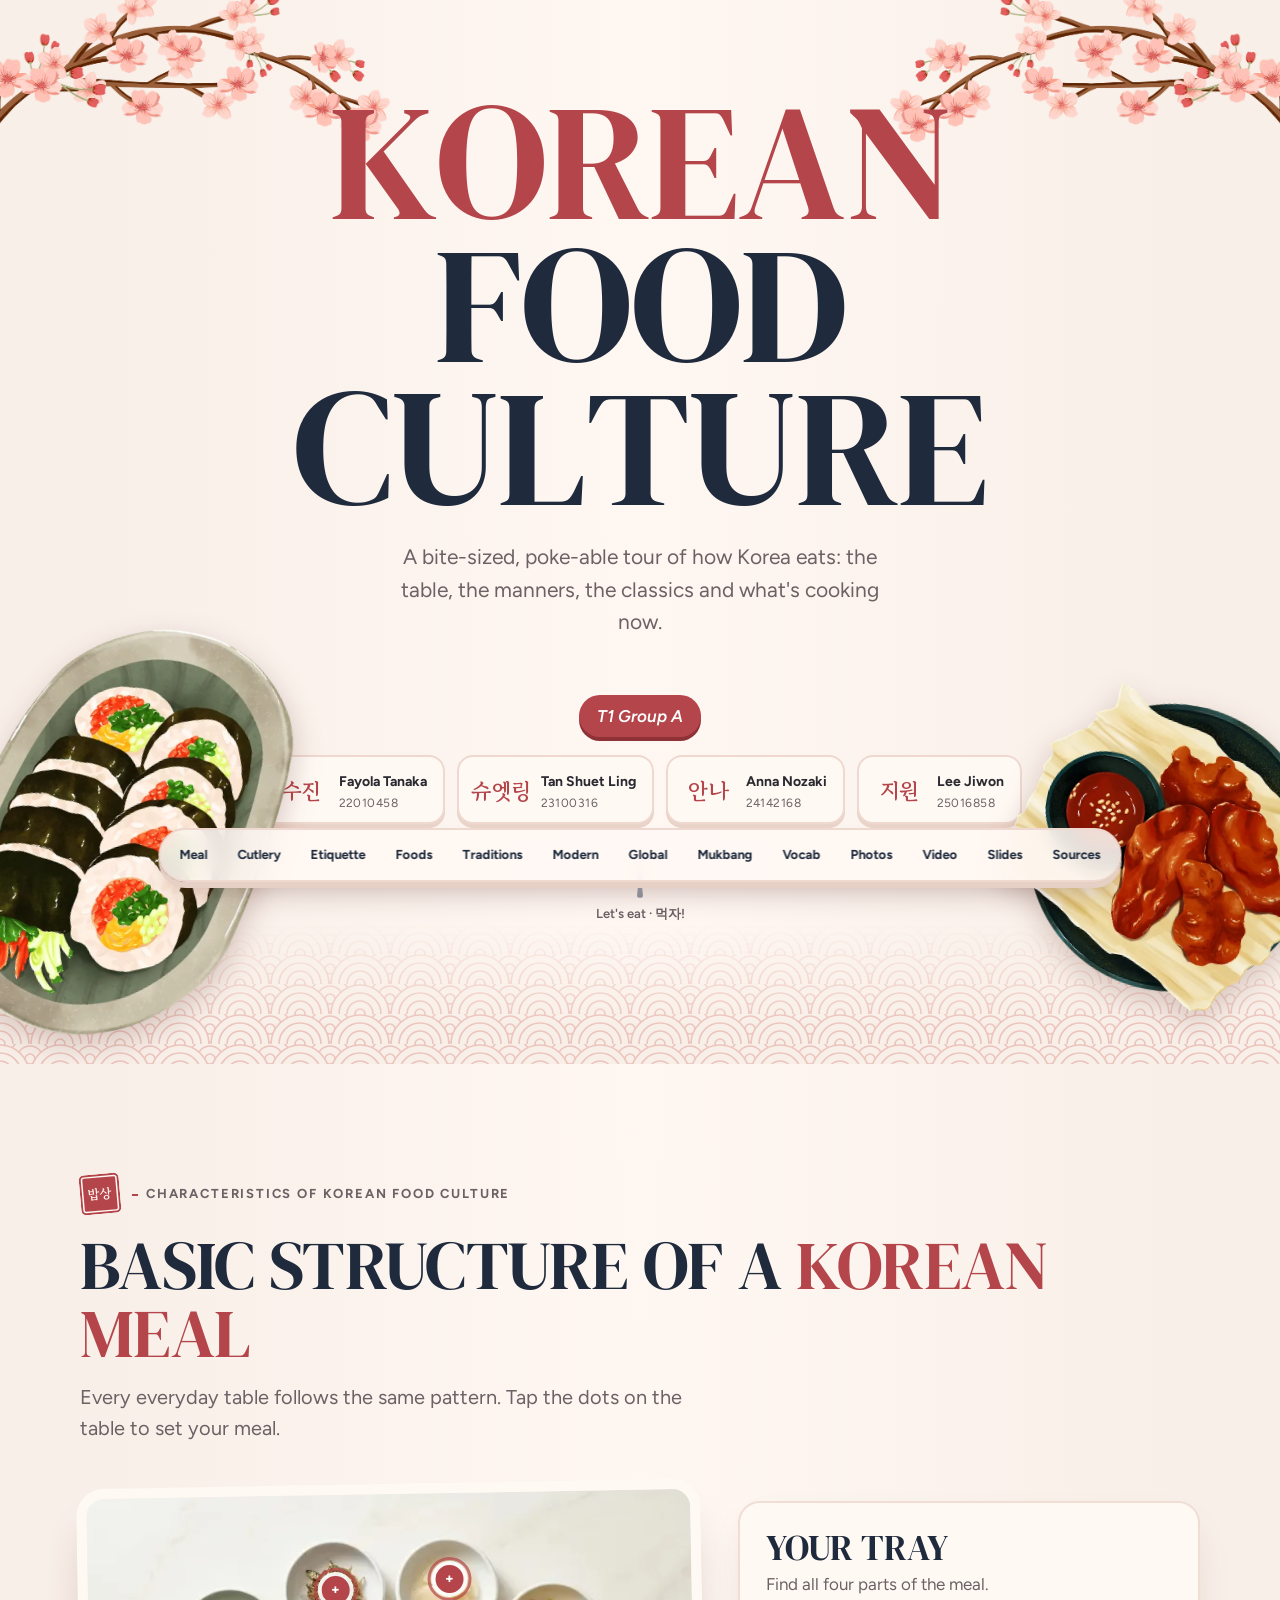
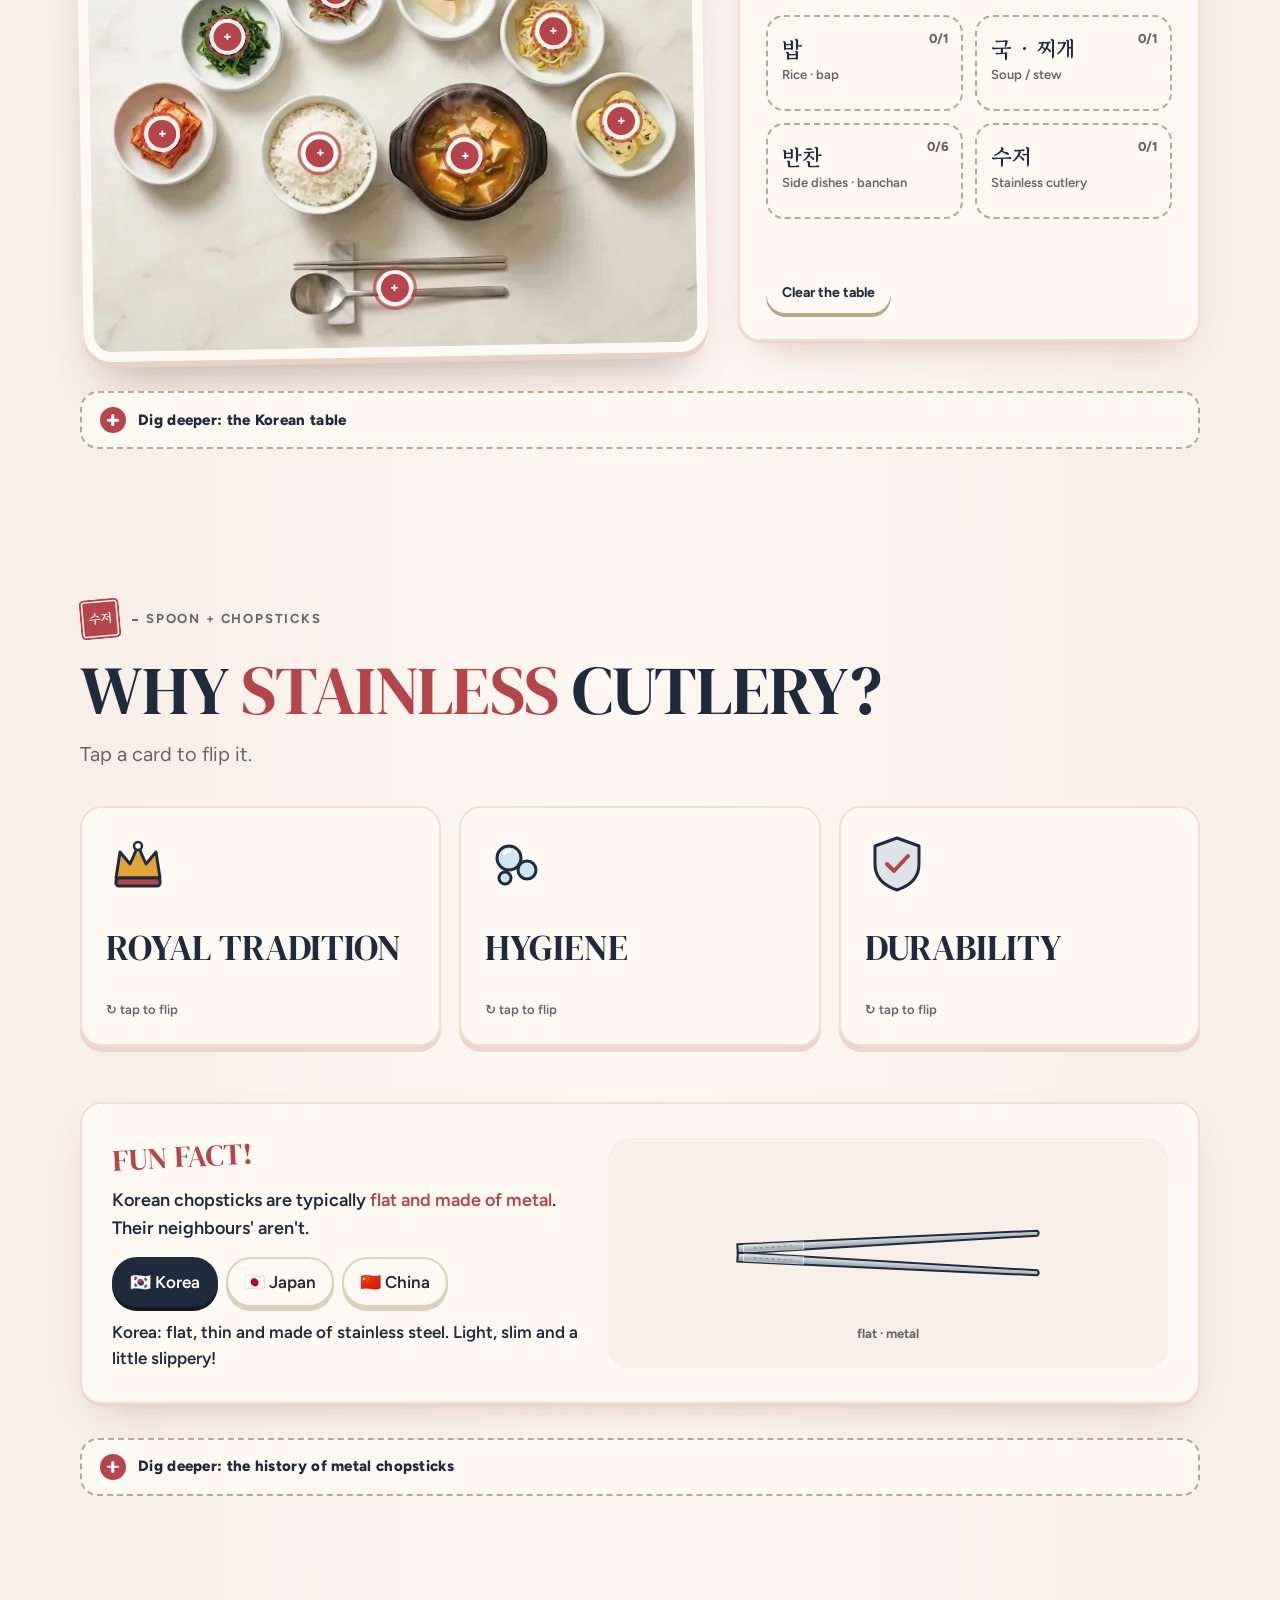
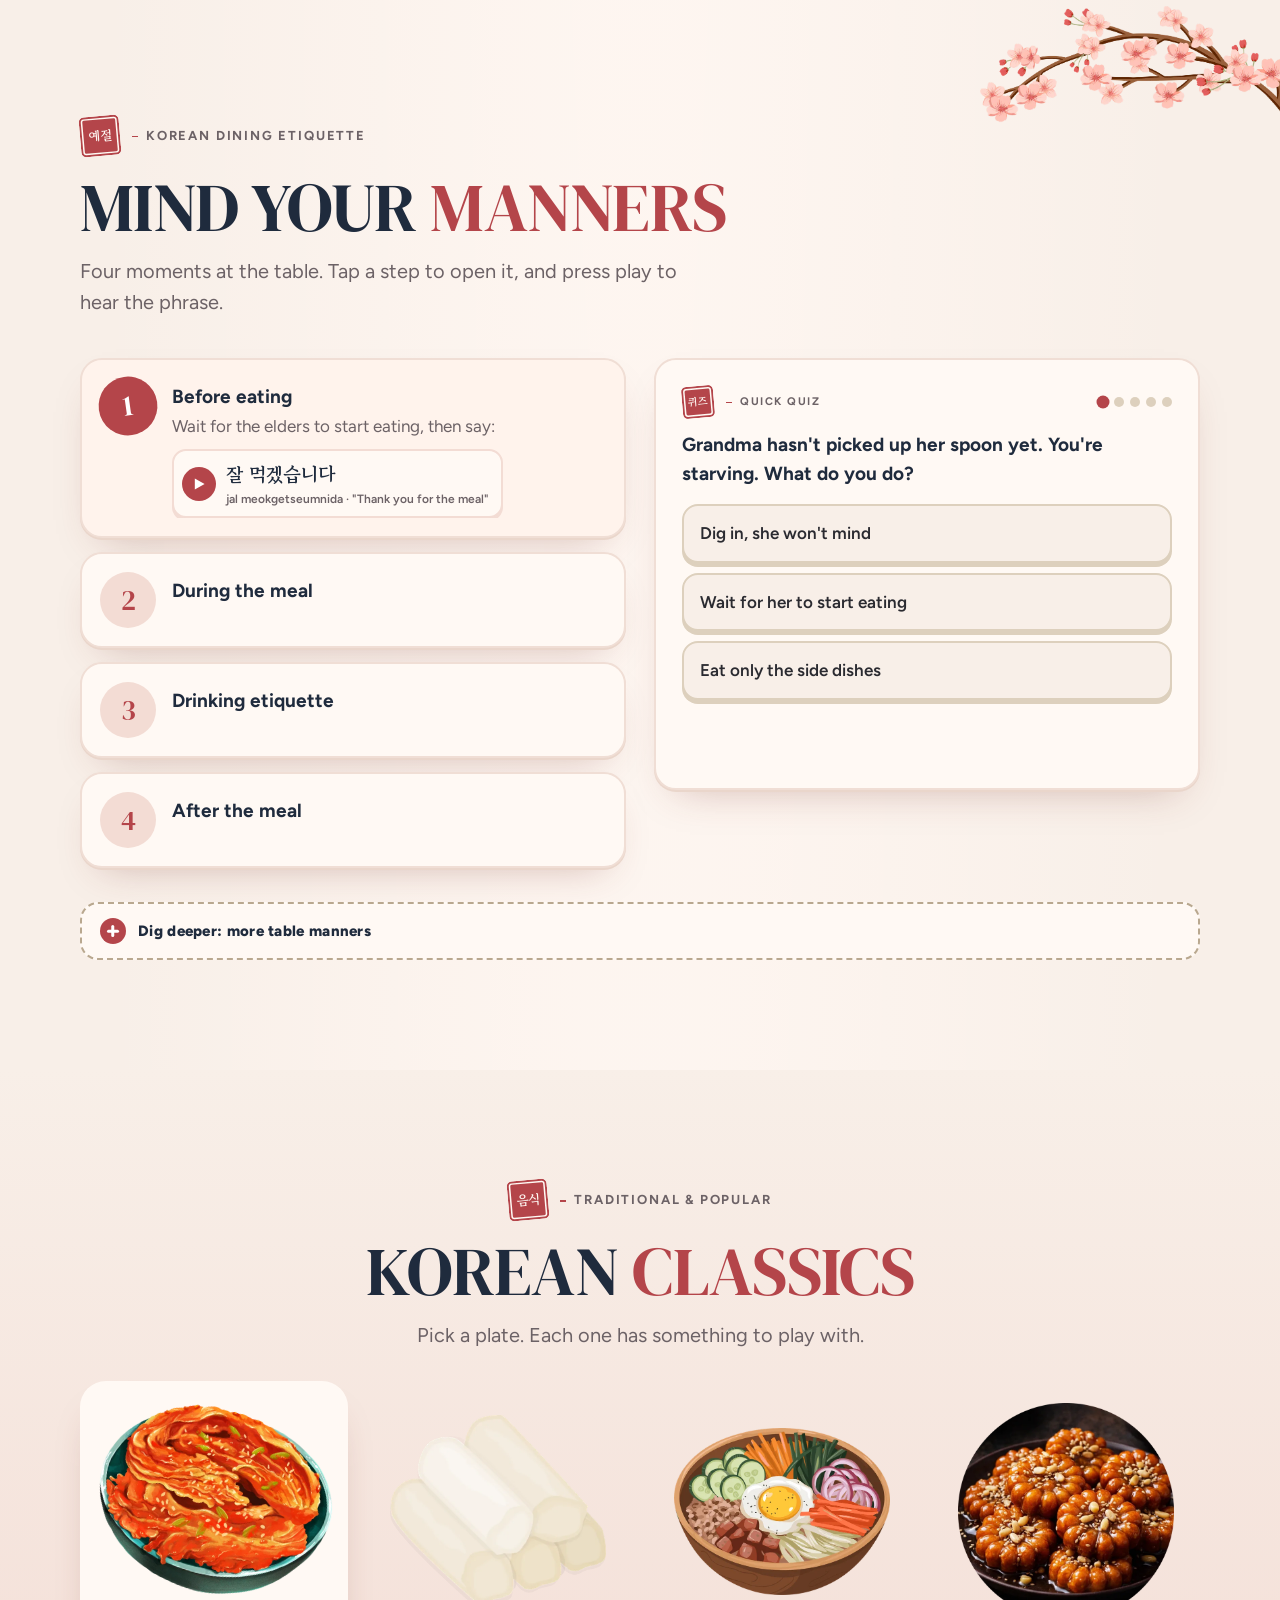
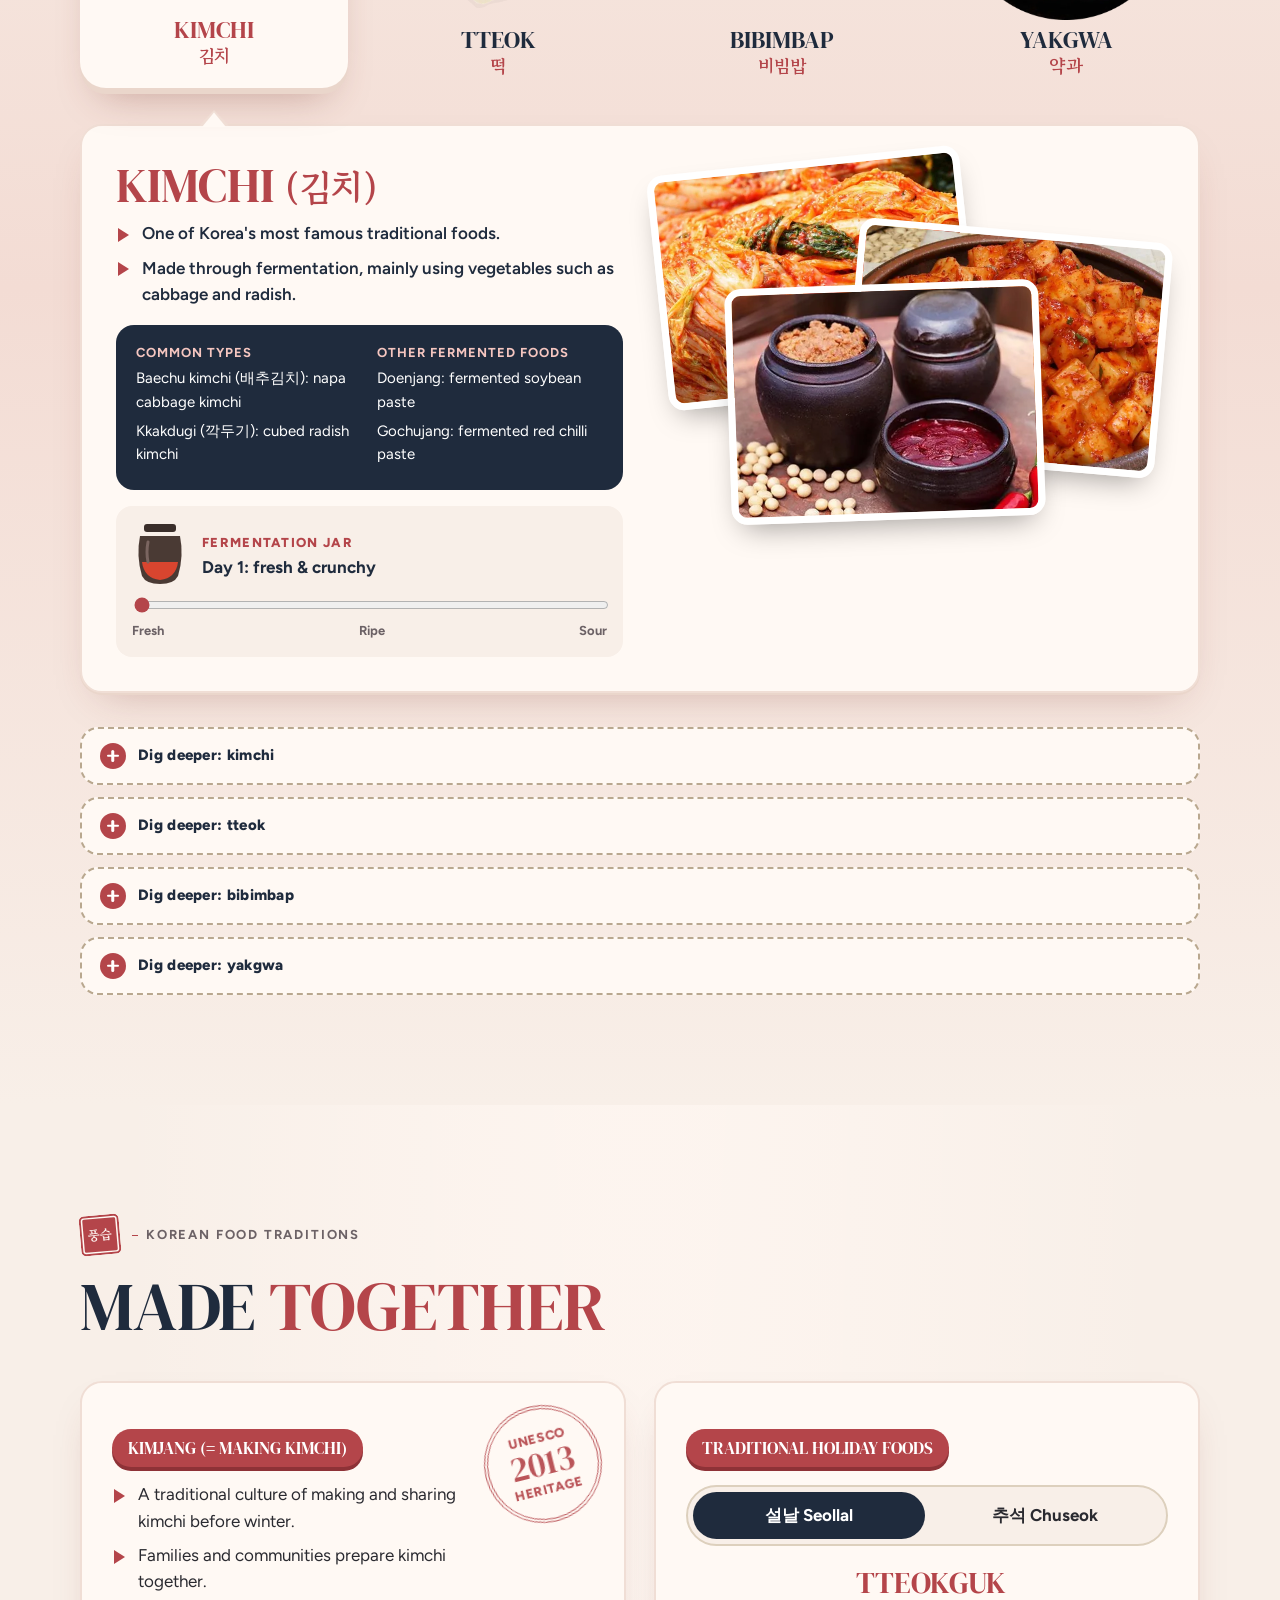
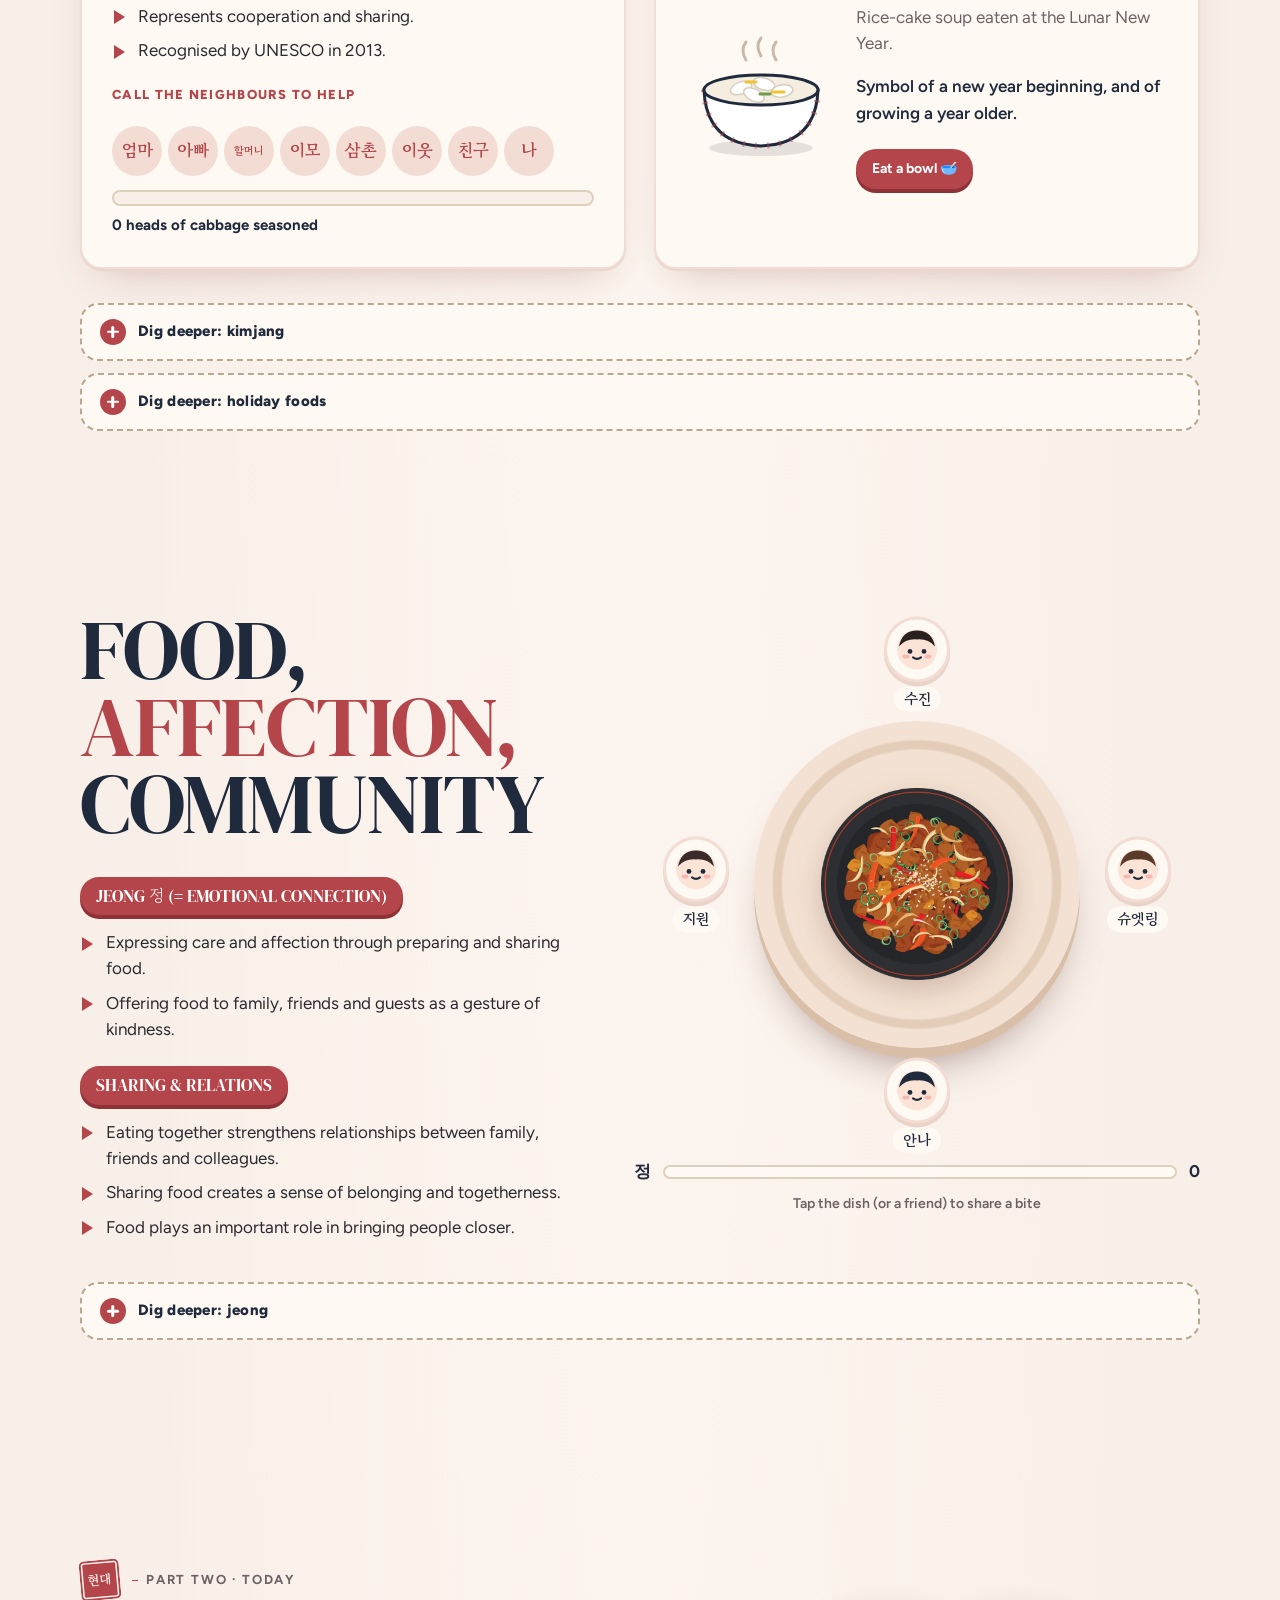
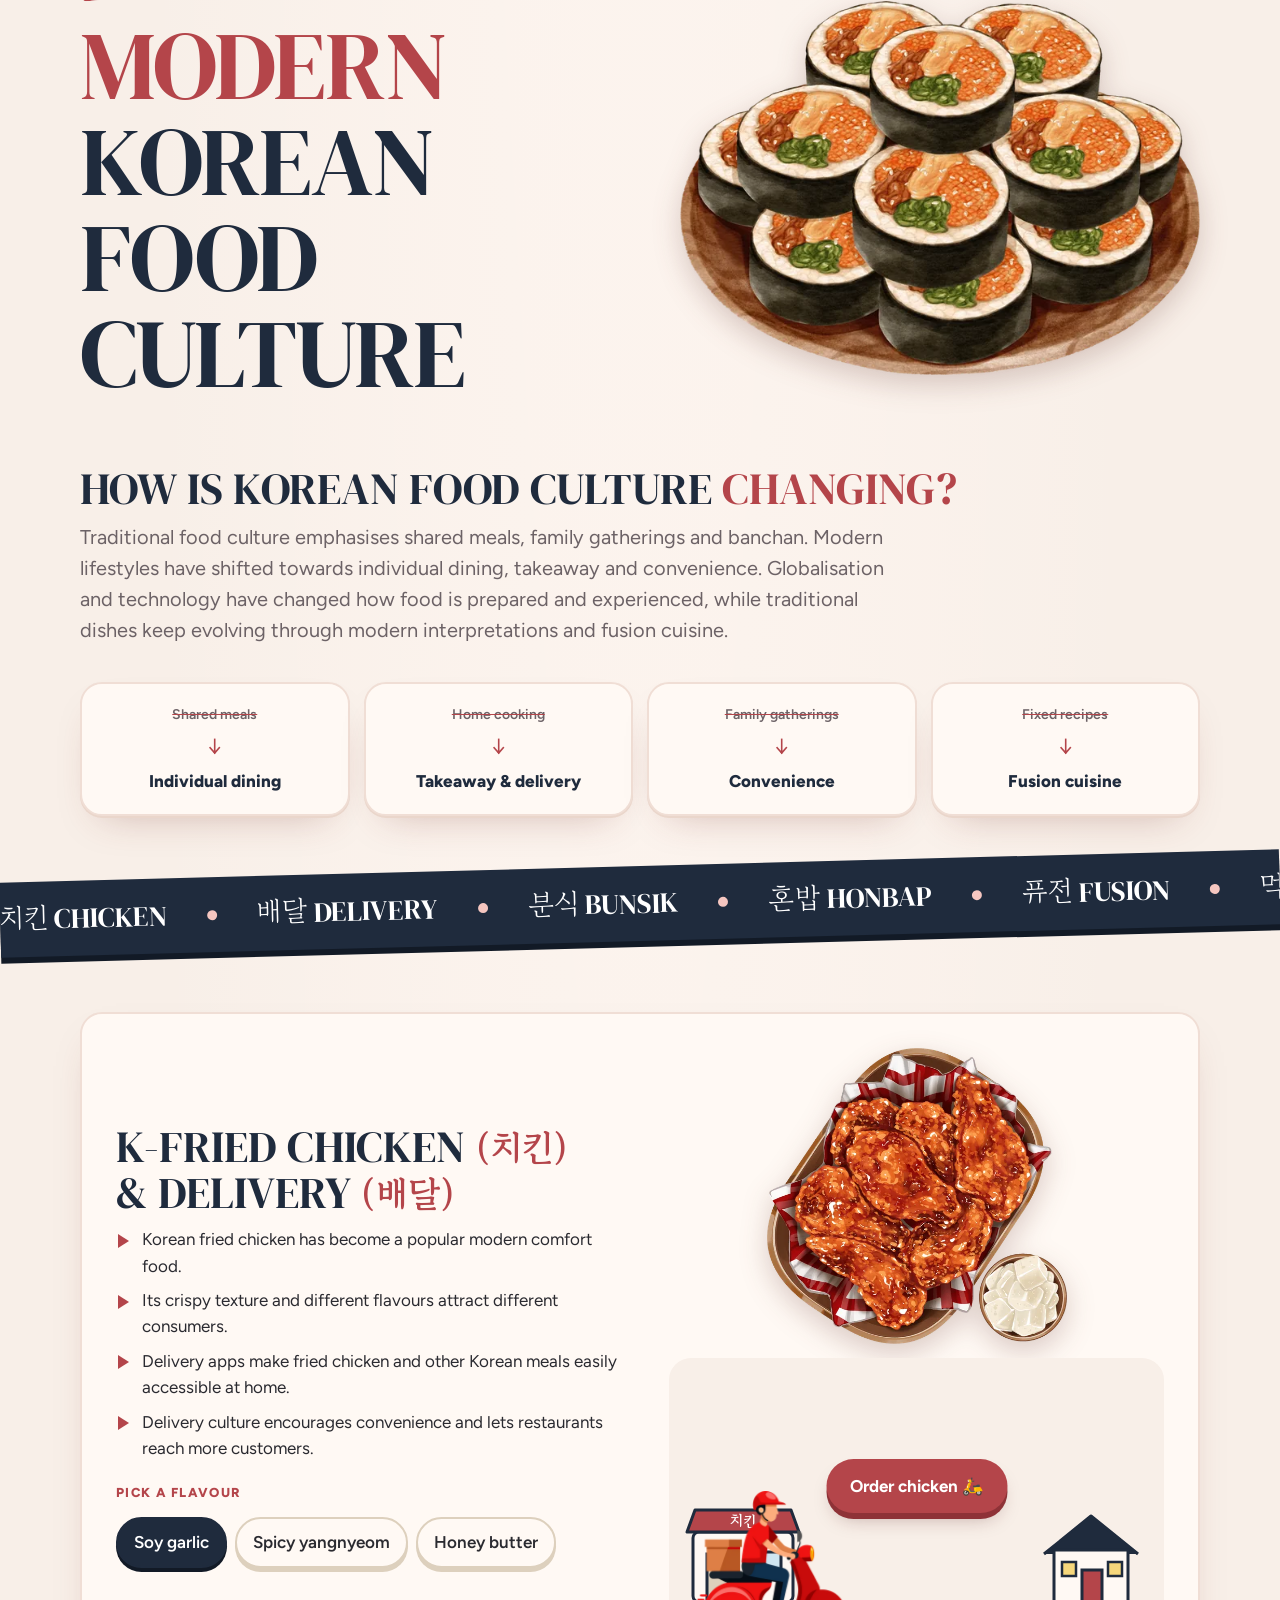
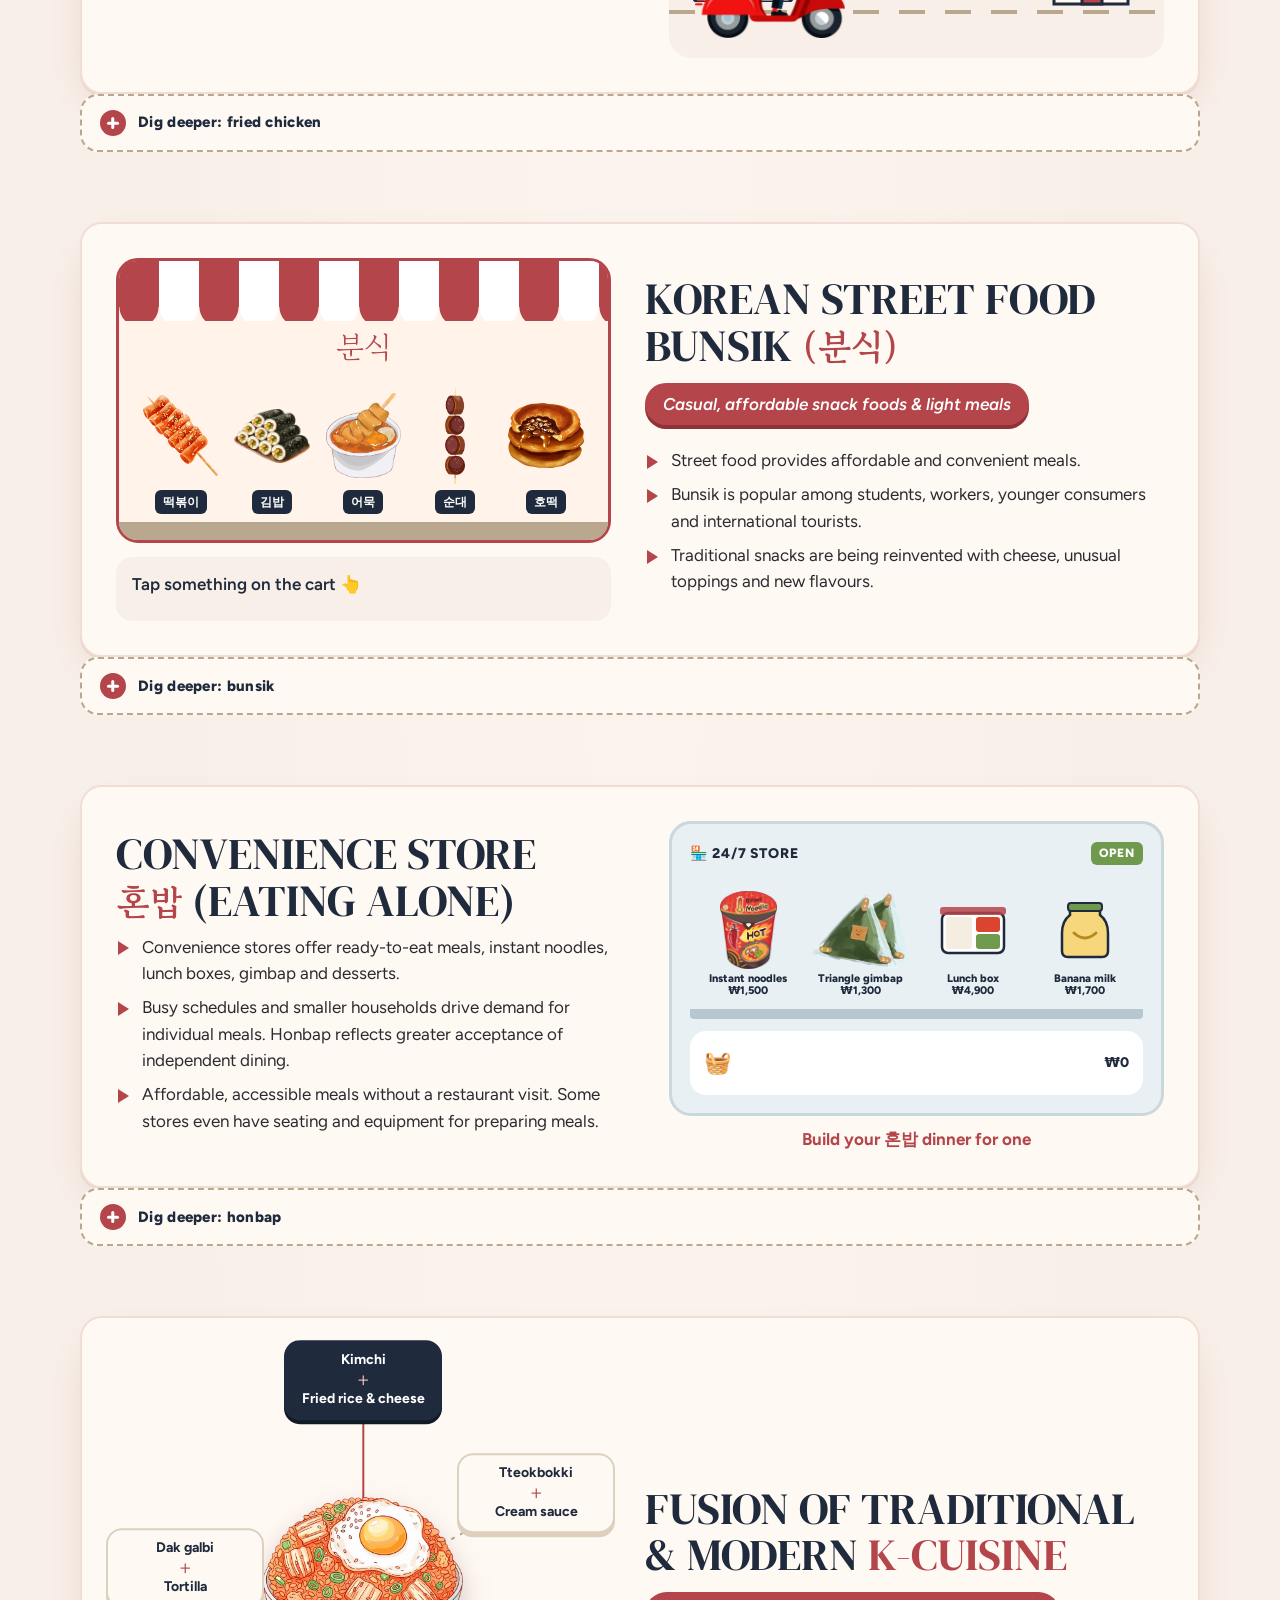
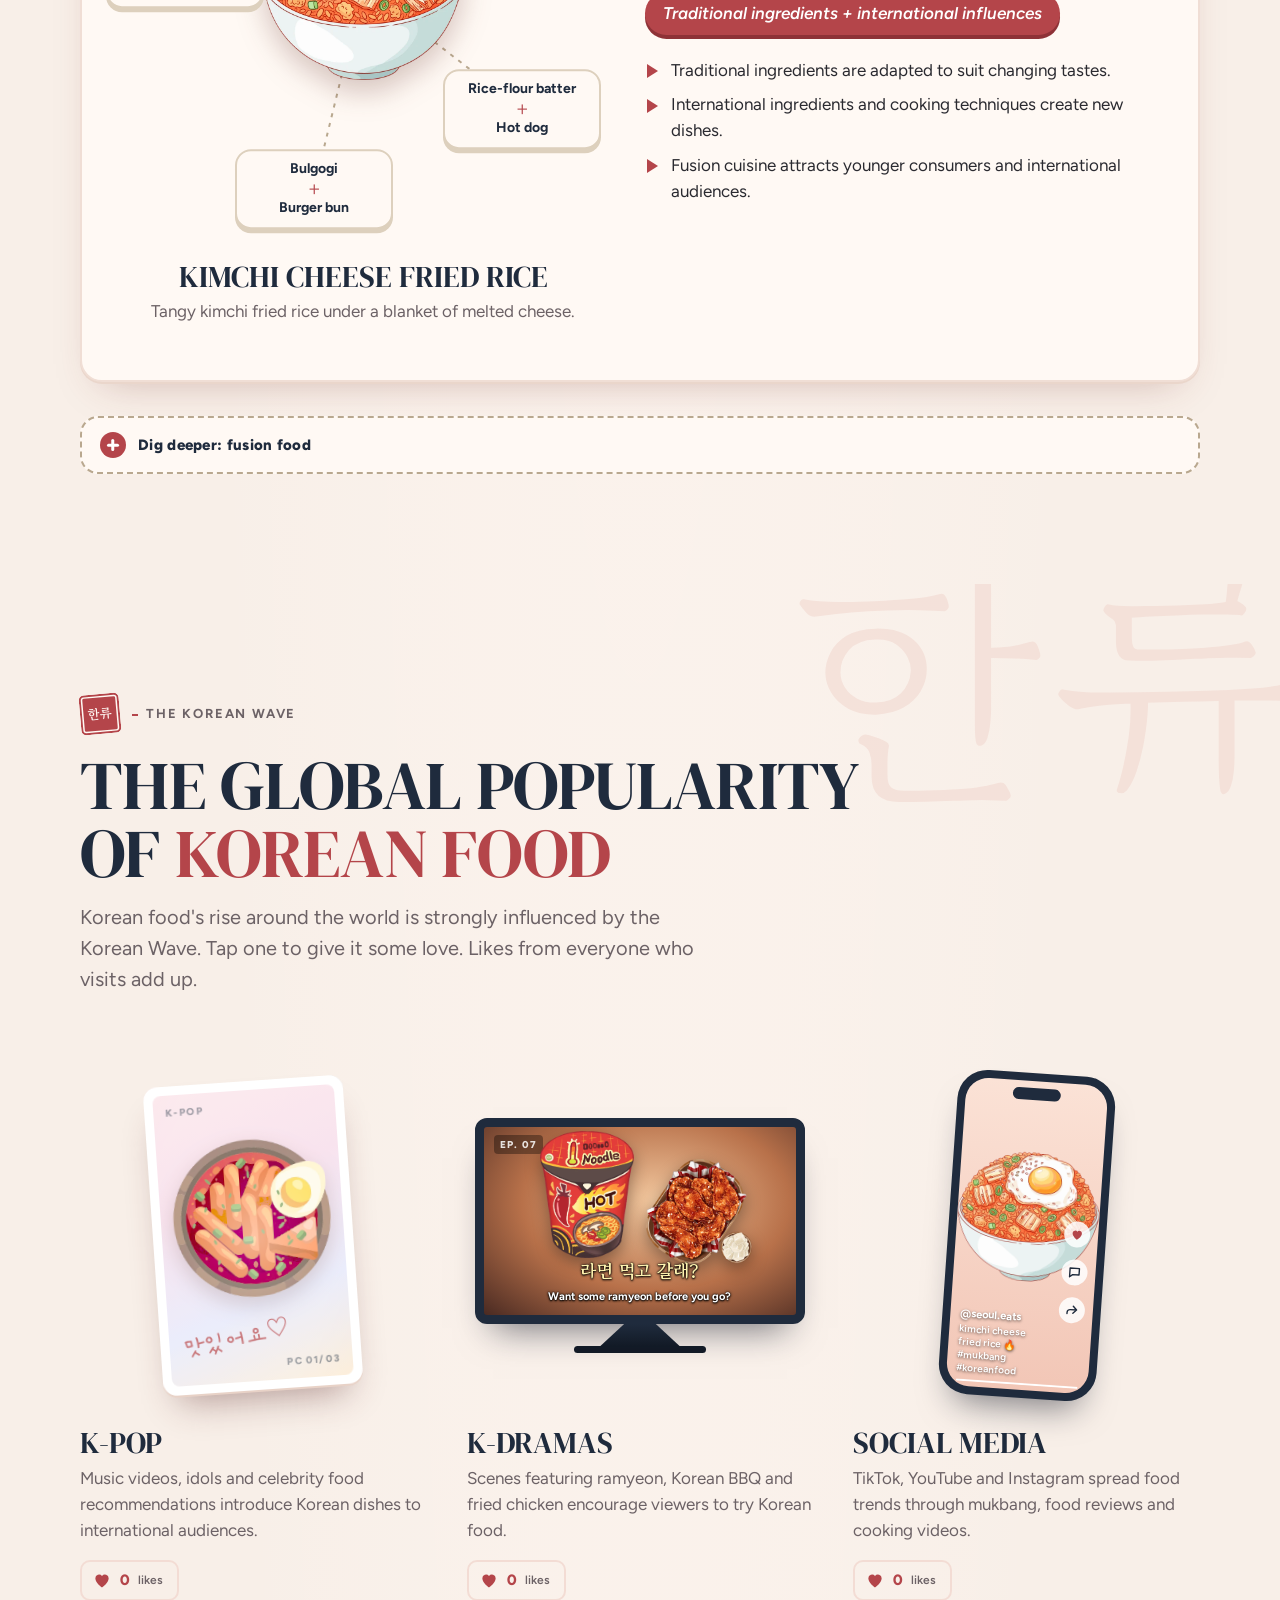
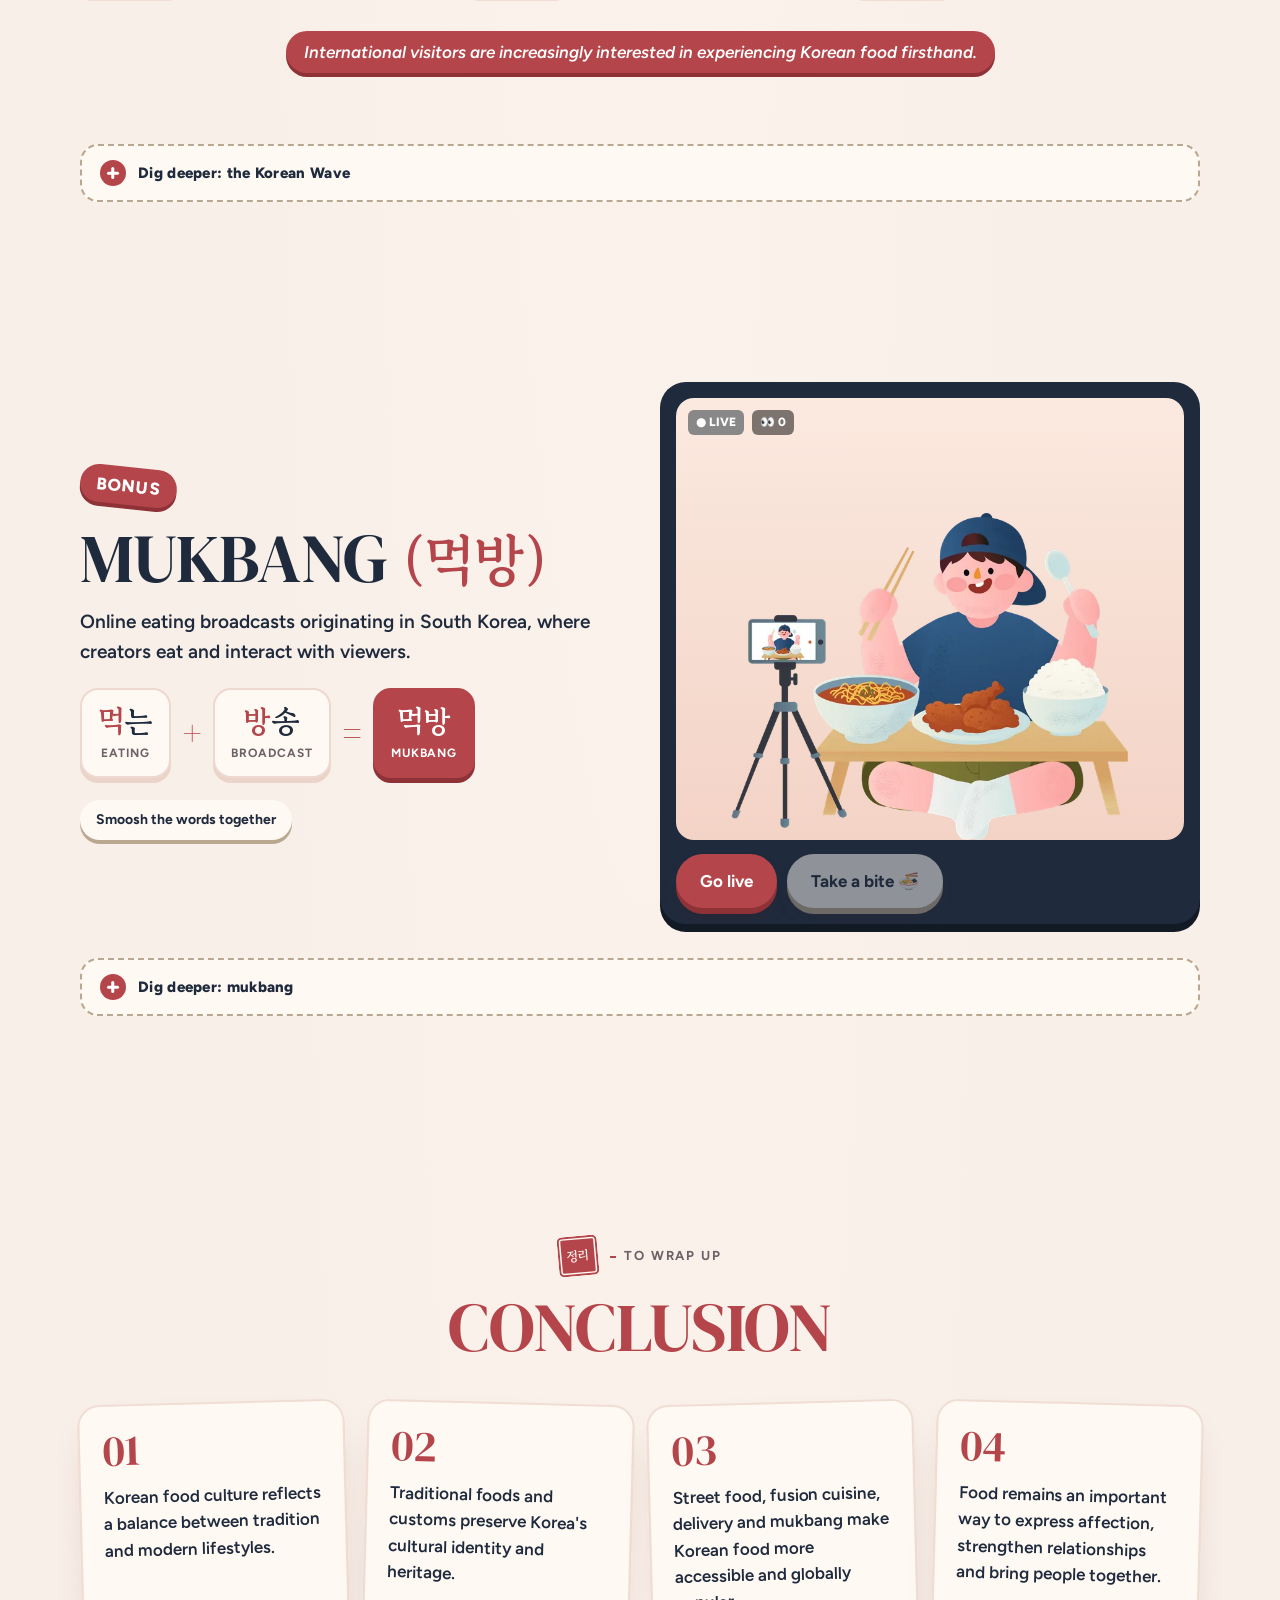
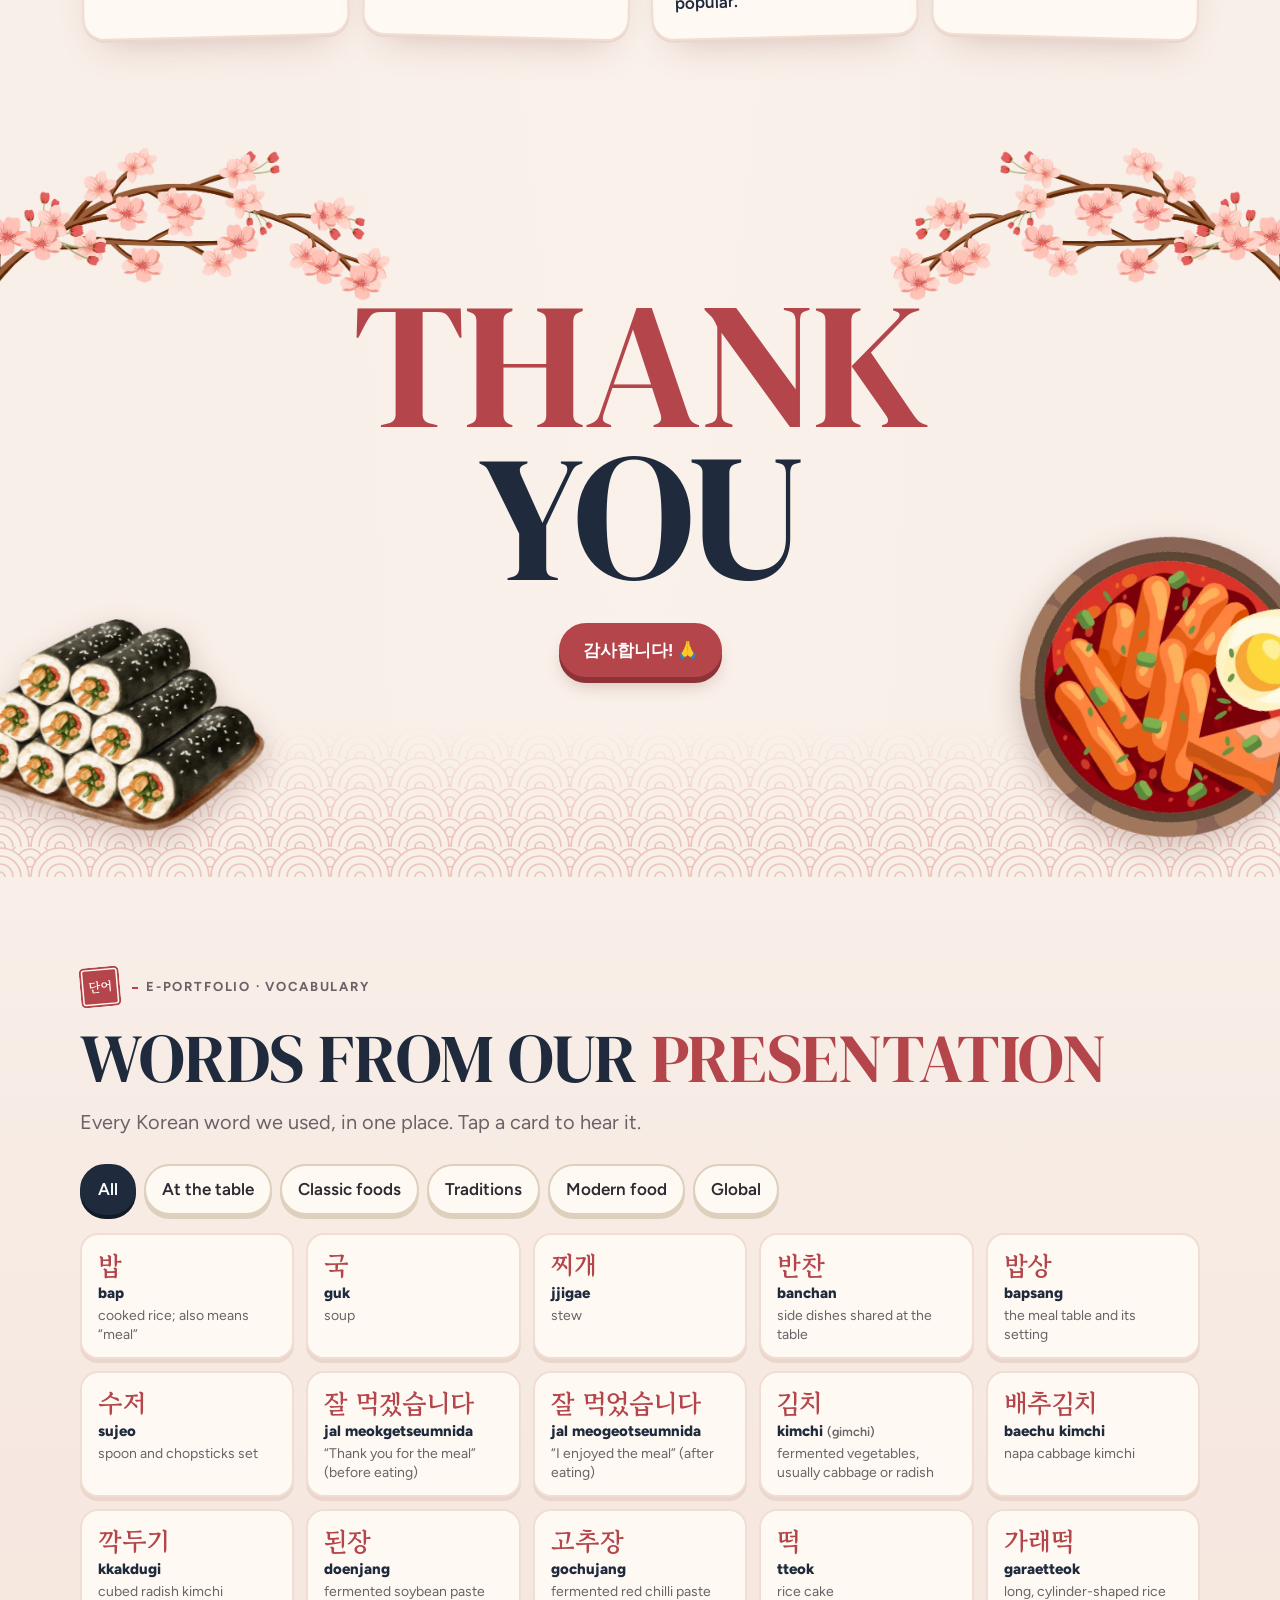
==== index.html @ e9526558 "Restore all dig-deeper boxes; keep 10 references" ====
<!doctype html>
<html lang="en">
<head>
<meta charset="utf-8">
<meta name="viewport" content="width=device-width, initial-scale=1">
<title>Korean Food Culture · T1 Group A</title>
<meta name="description" content="An interactive e-Portfolio on Korean food culture by T1 Group A: meals, etiquette, traditional dishes and modern food trends.">
<link rel="preconnect" href="https://fonts.googleapis.com">
<link rel="preconnect" href="https://fonts.gstatic.com" crossorigin>
<link href="https://fonts.googleapis.com/css2?family=DM+Serif+Display&family=Figtree:ital,wght@0,400;0,500;0,600;0,700;0,800;1,500&family=Gowun+Batang:wght@700&family=Gaegu:wght@700&display=swap" rel="stylesheet">
<style>
:root{
  --cream:#F8EFE8;
  --blush:#F3DCD4;
  --paper:#FFF9F4;
  --red:#B4454A;
  --red-dk:#8E3237;
  --navy:#1F2B3D;
  --navy-dk:#121A26;
  --beige:#DDD0BD;
  --beige-dk:#B9A88F;
  --wave:#EBC0B8;
  --ink:#2A2A30;
  --muted:#6C6266;
  --gold:#E3A33B;
  --green:#6F9A4E;
  --radius:22px;
  --serif:"DM Serif Display","Gowun Batang",Georgia,serif;
  --kr:"Gowun Batang","DM Serif Display",serif;
  --sans:"Figtree",system-ui,sans-serif;
  --spring:cubic-bezier(.34,1.56,.64,1);
}
*{box-sizing:border-box}
html{scroll-behavior:smooth;overflow-x:hidden}
body{
  margin:0;background:var(--cream);color:var(--ink);font-family:var(--sans);
  font-size:17px;line-height:1.55;overflow-x:clip;
  background-image:radial-gradient(ellipse at 50% 0%, #fff7f2 0%, transparent 60%);
}
img{max-width:100%;height:auto;display:block;user-select:none;-webkit-user-drag:none}
button{font:inherit;color:inherit;cursor:pointer;border:0;background:none}
.kr{font-family:var(--kr);font-weight:700}
h2 .kr,h3 .kr{white-space:nowrap}

/* ---------- shared bits ---------- */
.waves{
  --w:url("data:image/svg+xml,%3Csvg xmlns='http://www.w3.org/2000/svg' width='60' height='30'%3E%3Cg fill='%23F8EFE8' stroke='%23EBC0B8' stroke-width='1.6'%3E%3Cg id='a'%3E%3Ccircle cx='30' cy='-15' r='29'/%3E%3C/g%3E%3Ccircle cx='0' cy='0' r='29'/%3E%3Ccircle cx='0' cy='0' r='21'/%3E%3Ccircle cx='0' cy='0' r='13'/%3E%3Ccircle cx='0' cy='0' r='5'/%3E%3Ccircle cx='60' cy='0' r='29'/%3E%3Ccircle cx='60' cy='0' r='21'/%3E%3Ccircle cx='60' cy='0' r='13'/%3E%3Ccircle cx='60' cy='0' r='5'/%3E%3Ccircle cx='30' cy='15' r='29'/%3E%3Ccircle cx='30' cy='15' r='21'/%3E%3Ccircle cx='30' cy='15' r='13'/%3E%3Ccircle cx='30' cy='15' r='5'/%3E%3Ccircle cx='0' cy='30' r='29'/%3E%3Ccircle cx='0' cy='30' r='21'/%3E%3Ccircle cx='0' cy='30' r='13'/%3E%3Ccircle cx='0' cy='30' r='5'/%3E%3Ccircle cx='60' cy='30' r='29'/%3E%3Ccircle cx='60' cy='30' r='21'/%3E%3Ccircle cx='60' cy='30' r='13'/%3E%3Ccircle cx='60' cy='30' r='5'/%3E%3C/g%3E%3C/svg%3E");
  background-image:var(--w);background-size:60px 30px;
}
.wave-band{height:90px;-webkit-mask:linear-gradient(transparent,#000 70%);mask:linear-gradient(transparent,#000 70%);opacity:.9}

section{position:relative;padding:110px 20px;}
.wrap{max-width:1120px;margin:0 auto;position:relative;z-index:2}
/* section label: a red name-seal (도장) stamp + plain label */
.eyebrow{
  display:inline-flex;align-items:center;gap:12px;font-weight:700;font-size:13px;letter-spacing:.14em;text-transform:uppercase;
  color:var(--muted);
}
.seal{
  --s:40px;flex:none;width:var(--s);height:var(--s);display:grid;place-items:center;
  font-family:var(--kr);font-weight:700;font-size:13px;line-height:1.05;letter-spacing:0;text-transform:none;text-align:center;
  color:var(--paper);background:var(--red);border-radius:5px;rotate:-5deg;
  box-shadow:inset 0 0 0 2px var(--red),inset 0 0 0 3.5px var(--paper);
  /* uneven ink, like a real stamp impression */
  -webkit-mask:radial-gradient(circle at 20% 30%,#000c 0 1px,transparent 1.5px) 0 0/7px 9px,linear-gradient(#000,#000);
  -webkit-mask-composite:xor;mask-composite:exclude;
  mask:radial-gradient(circle at 20% 30%,#000c 0 1px,transparent 1.5px) 0 0/7px 9px,linear-gradient(#000,#000);
}
.seal.v{writing-mode:vertical-rl;font-size:12px;letter-spacing:.05em}
.eyebrow .lbl{position:relative;padding-left:14px}
.eyebrow .lbl::before{content:"";position:absolute;left:0;top:50%;width:6px;height:1.5px;background:var(--red)}
.reveal.in .seal{animation:stamp-in .55s cubic-bezier(.2,1.5,.4,1) .15s backwards}
@keyframes stamp-in{0%{transform:scale(1.9) rotate(-14deg);opacity:0}55%{transform:scale(.92);opacity:1}100%{transform:none}}
h2{
  font-family:var(--serif);font-weight:400;font-size:clamp(38px,6vw,68px);line-height:1;margin:18px 0 14px;
  color:var(--navy);letter-spacing:-.01em;text-transform:uppercase;
}
h2 em{font-style:normal;color:var(--red)}
h2 .kr{font-size:.82em}
h3{font-family:var(--serif);font-weight:400;font-size:clamp(26px,3.4vw,36px);line-height:1.05;margin:0 0 10px;color:var(--navy);text-transform:uppercase}
.lede{font-size:clamp(17px,1.6vw,20px);color:var(--muted);max-width:640px;margin:0}
.pill-red{
  display:inline-block;background:var(--red);color:#fff;border-radius:999px;padding:8px 18px;font-weight:600;font-style:italic;
  box-shadow:0 4px 0 var(--red-dk);
}

/* tactile button */
.btn{
  --bg:var(--red);--sh:var(--red-dk);
  position:relative;display:inline-flex;align-items:center;gap:10px;justify-content:center;
  background:var(--bg);color:#fff;font-weight:700;padding:14px 24px;border-radius:999px;white-space:nowrap;
  box-shadow:0 6px 0 var(--sh),0 12px 20px -8px rgba(80,20,20,.35);
  transform:translateY(0);transition:transform .12s ease, box-shadow .12s ease;
  -webkit-tap-highlight-color:transparent;
}
.btn:hover{transform:translateY(-2px);box-shadow:0 8px 0 var(--sh),0 16px 24px -8px rgba(80,20,20,.35)}
.btn:active,.btn.pressed{transform:translateY(5px);box-shadow:0 1px 0 var(--sh),0 4px 8px -4px rgba(80,20,20,.3)}
.btn.navy{--bg:var(--navy);--sh:var(--navy-dk)}
.btn.cream{--bg:var(--paper);--sh:var(--beige-dk);color:var(--navy)}
.btn.small{padding:9px 16px;font-size:14px;box-shadow:0 4px 0 var(--sh)}
.btn.small:active{transform:translateY(3px);box-shadow:0 1px 0 var(--sh)}
.btn:focus-visible,.chip:focus-visible,.plate:focus-visible{outline:3px dashed var(--red);outline-offset:4px}

.chip{
  display:inline-flex;align-items:center;gap:8px;padding:10px 16px;border-radius:999px;font-weight:600;
  background:var(--paper);border:2px solid var(--beige);box-shadow:0 4px 0 var(--beige);
  transition:transform .12s, box-shadow .12s, background .2s, color .2s, border-color .2s;
}
.chip:hover{transform:translateY(-2px)}
.chip:active{transform:translateY(3px);box-shadow:0 1px 0 var(--beige)}
.chip[aria-pressed="true"],.chip.on{background:var(--navy);color:#fff;border-color:var(--navy);box-shadow:0 4px 0 var(--navy-dk)}

.card{
  background:var(--paper);border-radius:var(--radius);border:2px solid #F0DED5;
  box-shadow:0 2px 0 #EAD6CB, 0 18px 40px -22px rgba(120,50,40,.35);
}
.ticket{ /* beige notched card like the deck */
  background:var(--beige);border-radius:14px;position:relative;
  --n:18px;
  -webkit-mask:radial-gradient(circle var(--n) at 0 0,#0000 98%,#000) top left/51% 51% no-repeat,
       radial-gradient(circle var(--n) at 100% 0,#0000 98%,#000) top right/51% 51% no-repeat,
       radial-gradient(circle var(--n) at 0 100%,#0000 98%,#000) bottom left/51% 51% no-repeat,
       radial-gradient(circle var(--n) at 100% 100%,#0000 98%,#000) bottom right/51% 51% no-repeat;
  mask:radial-gradient(circle var(--n) at 0 0,#0000 98%,#000) top left/51% 51% no-repeat,
       radial-gradient(circle var(--n) at 100% 0,#0000 98%,#000) top right/51% 51% no-repeat,
       radial-gradient(circle var(--n) at 0 100%,#0000 98%,#000) bottom left/51% 51% no-repeat,
       radial-gradient(circle var(--n) at 100% 100%,#0000 98%,#000) bottom right/51% 51% no-repeat;
}
ul.tri{list-style:none;padding:0;margin:0}
ul.tri li{position:relative;padding-left:26px;margin:8px 0}
ul.tri li::before{content:"";position:absolute;left:2px;top:.45em;border:7px solid transparent;border-left:11px solid var(--red);border-right:0}

.blossom{position:absolute;pointer-events:none;z-index:1;width:min(420px,48vw);transform-origin:0 0;animation:sway 7s ease-in-out infinite}
.blossom.r{transform-origin:50% 0;animation-delay:-3s}
@keyframes sway{0%,100%{rotate:0deg}50%{rotate:2.2deg}}

.reveal{transform:translateY(24px);transition:transform .8s var(--spring)}
.reveal.in{opacity:1;transform:none}

.sticker{filter:drop-shadow(0 10px 14px rgba(90,40,30,.22));transition:transform .5s var(--spring)}
.wobble:hover{animation:wob .6s var(--spring)}
@keyframes wob{0%{transform:rotate(0) scale(1)}30%{transform:rotate(-6deg) scale(1.06)}60%{transform:rotate(4deg) scale(1.03)}100%{transform:rotate(0) scale(1)}}
@keyframes floaty{0%,100%{translate:0 0}50%{translate:0 -10px}}
@keyframes pop{0%{transform:scale(.4);opacity:0}70%{transform:scale(1.12);opacity:1}100%{transform:scale(1)}}

/* ---------- petals canvas ---------- */
#petals{position:fixed;inset:0;pointer-events:none;z-index:40}

/* ---------- nav ---------- */
.nav{
  position:fixed;left:50%;bottom:calc(18px + env(safe-area-inset-bottom, 0px));translate:-50% 0;z-index:50;display:flex;gap:4px;align-items:center;
  background:rgba(255,249,244,.88);backdrop-filter:blur(10px);-webkit-backdrop-filter:blur(10px);
  border:2px solid #EED8CF;border-radius:999px;padding:6px;box-shadow:0 6px 0 #E6CFC4,0 18px 30px -12px rgba(80,30,30,.35);
  transition:translate .5s var(--spring);max-width:calc(100vw - 24px);overflow-x:auto;scrollbar-width:none;
}
.nav::-webkit-scrollbar{display:none}
.nav.hide{translate:-50% 140%}
.nav a{
  text-decoration:none;color:var(--navy);font-weight:700;font-size:13px;padding:9px 13px;border-radius:999px;white-space:nowrap;
  transition:background .2s,color .2s;
}
.nav a:hover{background:var(--blush)}
.nav a.active{background:var(--red);color:#fff}
.nav .snd{width:36px;height:36px;border-radius:50%;display:grid;place-items:center;background:var(--blush);flex:none}
.nav .snd svg{width:18px;height:18px}

/* ---------- hero ---------- */
.hero{position:relative;min-height:100svh;display:grid;place-items:center;padding:90px 20px 140px;overflow:hidden;text-align:center}
.hero .blossom.l{left:-30px;top:-10px}
.hero .blossom.r{right:-30px;top:-10px;scale:-1 1}
.hero h1{
  font-family:var(--serif);font-weight:400;margin:0;line-height:.86;text-transform:uppercase;
  font-size:clamp(50px,13vw,170px);color:var(--navy);letter-spacing:-.01em;
}
.hero h1 .k{display:block;color:var(--red)}
.hero h1 span.l{display:inline-block;transition:transform .35s var(--spring)}
.hero h1 span.l:hover{transform:translateY(-12px) rotate(-6deg)}
.hero .tag{margin:26px auto 0;display:inline-block}
.hero .sub{font-size:clamp(17px,2vw,21px);color:var(--muted);margin:22px auto 30px;max-width:520px}
.hero .plate-l,.hero .plate-r{position:absolute;z-index:3;cursor:grab}
.hero .plate-l{width:min(380px,38vw);left:-70px;bottom:40px;rotate:-12deg}
.hero .plate-r{width:min(330px,34vw);right:-50px;bottom:60px;rotate:10deg}
.hero .plate-l img,.hero .plate-r img{animation:floaty 6s ease-in-out infinite}
.hero .plate-r img{animation-delay:-2.5s}
.hero .plate-l:active,.hero .plate-r:active{cursor:grabbing}
.hero .wave-band{position:absolute;left:0;right:0;bottom:0;height:140px}
.members{display:flex;flex-wrap:wrap;gap:12px;justify-content:center;margin-top:8px}
.member{
  background:var(--paper);border:2px solid #EED8CF;border-radius:16px;padding:10px 16px 10px 12px;display:flex;align-items:center;gap:10px;
  box-shadow:0 4px 0 #EAD3C8;transition:transform .3s var(--spring);text-align:left;
}
.member:hover{transform:translateY(-4px) rotate(-2deg)}
.member:nth-child(even):hover{transform:translateY(-4px) rotate(2deg)}
.member .kr{font-size:22px;color:var(--red);min-width:56px;text-align:center}
.member small{display:block;color:var(--muted);font-size:12px;letter-spacing:.04em}
.member b{font-size:14px}
.scroll-cue{margin-top:34px;display:inline-flex;flex-direction:column;align-items:center;gap:6px;color:var(--muted);font-size:13px;font-weight:600;text-decoration:none}
.scroll-cue .chop{width:14px;height:40px;position:relative}
.scroll-cue .chop::before,.scroll-cue .chop::after{content:"";position:absolute;top:0;width:4px;height:40px;border-radius:3px;background:linear-gradient(#cfd4da,#8f98a3);animation:chop 1.4s ease-in-out infinite}
.scroll-cue .chop::before{left:2px;transform-origin:50% 0;rotate:-6deg}
.scroll-cue .chop::after{right:2px;transform-origin:50% 0;rotate:6deg;animation-delay:-.1s}
@keyframes chop{0%,100%{translate:0 0}50%{translate:0 8px}}

/* ---------- meal ---------- */
.meal-grid{display:grid;grid-template-columns:1.35fr 1fr;gap:34px;align-items:center;margin-top:40px}
.table{position:relative;border-radius:28px;overflow:hidden;border:10px solid var(--paper);box-shadow:0 6px 0 #E8D2C7,0 30px 50px -24px rgba(90,40,30,.45);rotate:-1deg}
.table img{width:100%;height:auto;aspect-ratio:4/3;object-fit:cover}
.hot{
  position:absolute;width:44px;height:44px;margin:-22px 0 0 -22px;border-radius:50%;
  display:grid;place-items:center;transition:transform .3s var(--spring);
}
.hot::before{content:"";position:absolute;inset:8px;border-radius:50%;background:var(--red);box-shadow:0 0 0 4px rgba(255,255,255,.9);transition:background .2s}
.hot::after{content:"";position:absolute;inset:0;border-radius:50%;border:3px solid rgba(180,69,74,.7);animation:ping 1.8s ease-out infinite}
.hot.got::before{background:var(--green)}
.hot.got::after{display:none}
.hot span{position:relative;color:#fff;font-weight:800;font-size:14px;line-height:1}
.hot:hover{transform:scale(1.2)}
@keyframes ping{0%{transform:scale(.6);opacity:1}100%{transform:scale(1.6);opacity:0}}
.bubble{
  position:absolute;z-index:5;background:var(--paper);border-radius:16px;padding:10px 14px;box-shadow:0 10px 24px -8px rgba(0,0,0,.35);
  font-size:14px;width:max-content;max-width:210px;pointer-events:none;--tx:-50%;--ax:50%;translate:var(--tx) calc(-100% - 30px);animation:pop .4s var(--spring);
}
.bubble b{display:block;color:var(--red);font-size:15px}
.bubble::after{content:"";position:absolute;left:var(--ax);bottom:-8px;translate:-50% 0;border:9px solid transparent;border-top-color:var(--paper);border-bottom:0}
.bubble.below::after{bottom:auto;top:-8px;border-top:0;border-bottom:9px solid var(--paper)}
.tray{padding:26px}
.tray h3{margin-bottom:4px}
.slots{display:grid;grid-template-columns:1fr 1fr;gap:12px;margin:18px 0}
.slot{
  border:2px dashed var(--beige-dk);border-radius:18px;padding:14px;min-height:96px;position:relative;transition:background .3s,border-color .3s;
}
.slot .kr{font-size:22px;color:var(--navy)}
.slot small{display:block;color:var(--muted);font-weight:600;font-size:13px}
.slot .count{position:absolute;right:12px;top:12px;font-weight:800;font-size:13px;color:var(--muted)}
.slot.done{background:#EEF4E6;border-color:var(--green);border-style:solid}
.slot.done .count{color:var(--green)}
.slot.bump{animation:wob .5s var(--spring)}
.meal-msg{min-height:28px;font-weight:700;color:var(--red)}

/* ---------- cutlery ---------- */
.why-grid{display:grid;grid-template-columns:repeat(3,1fr);gap:18px;margin-top:36px}
.flip{perspective:1000px;height:240px;cursor:pointer}
.flip-in{position:relative;width:100%;height:100%;transition:transform .7s var(--spring);transform-style:preserve-3d}
.flip.on .flip-in{transform:rotateY(180deg)}
.face{position:absolute;inset:0;backface-visibility:hidden;-webkit-backface-visibility:hidden;border-radius:var(--radius);padding:24px;display:flex;flex-direction:column;justify-content:space-between}
.face.front{background:var(--paper);border:2px solid #F0DED5;box-shadow:0 6px 0 #EAD6CB}
.face.back{background:var(--navy);color:#fff;transform:rotateY(180deg);box-shadow:0 6px 0 var(--navy-dk);justify-content:center;font-size:18px}
.face .ico{width:64px;height:64px}
.face .hint{font-size:13px;color:var(--muted);font-weight:600;display:flex;align-items:center;gap:6px}
.face.front h3{margin:0}
.chopsticks{margin-top:56px;padding:30px;display:grid;grid-template-columns:1fr 1.2fr;gap:30px;align-items:center}
.funfact{display:inline-block;font-family:var(--serif);font-size:30px;color:var(--red);text-transform:uppercase;rotate:-3deg;margin-bottom:6px}
.cs-stage{height:230px;position:relative;display:grid;place-items:center;background:var(--cream);border-radius:20px;overflow:hidden}
.cs-stage svg{width:100%;max-width:440px;height:200px}
.cs-pair{transition:opacity .4s, transform .6s var(--spring);transform-origin:center}
.cs-info{min-height:52px;margin-top:12px;font-weight:600;color:var(--navy)}
.tabs{display:flex;gap:8px;flex-wrap:wrap;margin-top:14px}

/* ---------- etiquette ---------- */
.eti-grid{display:grid;grid-template-columns:1fr 1fr;gap:28px;margin-top:40px;align-items:start}
.steps{display:flex;flex-direction:column;gap:14px}
.step{
  display:grid;grid-template-columns:56px 1fr;gap:16px;align-items:start;padding:18px;cursor:pointer;
  transition:transform .35s var(--spring), background .25s;
}
.step:hover{transform:translateX(6px)}
.step .num{
  width:56px;height:56px;border-radius:50%;background:var(--blush);color:var(--red);display:grid;place-items:center;
  font-family:var(--serif);font-size:28px;transition:background .3s,color .3s, transform .4s var(--spring);
}
.step.on{background:#FFF3EC}
.step.on .num{background:var(--red);color:#fff;transform:rotate(-8deg) scale(1.05)}
.step h4{margin:4px 0 2px;font-size:19px;color:var(--navy)}
.step p{margin:0;color:var(--muted)}
.step .body{display:grid;grid-template-rows:0fr;transition:grid-template-rows .45s var(--spring)}
.step.on .body{grid-template-rows:1fr}
.step .body>div{overflow:hidden}
.say{
  text-align:left;margin-top:10px;display:inline-flex;align-items:center;gap:10px;background:var(--paper);border:2px solid var(--blush);border-radius:14px;padding:8px 12px 8px 8px;
  box-shadow:0 3px 0 var(--blush);transition:transform .12s, box-shadow .12s;
}
.say:active{transform:translateY(2px);box-shadow:0 1px 0 var(--blush)}
.say .play{width:34px;height:34px;border-radius:50%;background:var(--red);display:grid;place-items:center;flex:none}
.say .play svg{width:14px;height:14px;fill:#fff}
.say .kr{font-size:19px;color:var(--navy)}
.say small{display:block;color:var(--muted);font-size:12px;font-weight:600}
.say.speaking .play{animation:wob .6s infinite}
.quiz{padding:26px;position:sticky;top:30px}
.quiz .q{font-weight:700;font-size:19px;color:var(--navy);min-height:58px;margin:12px 0 16px}
.quiz .opts{display:grid;gap:10px}
.opt{
  text-align:left;padding:14px 16px;border-radius:16px;background:var(--cream);border:2px solid var(--beige);font-weight:600;
  box-shadow:0 4px 0 var(--beige);transition:transform .12s, box-shadow .12s, background .2s, border-color .2s;
}
.opt:hover{transform:translateY(-2px)}
.opt:active{transform:translateY(3px);box-shadow:0 1px 0 var(--beige)}
.opt.right{background:#EEF4E6;border-color:var(--green);box-shadow:0 4px 0 var(--green)}
.opt.wrong{background:#FBE7E5;border-color:var(--red);box-shadow:0 4px 0 var(--red);animation:shake .4s}
@keyframes shake{25%{translate:-6px 0}50%{translate:6px 0}75%{translate:-3px 0}}
.quiz .fb{min-height:48px;margin-top:14px;color:var(--muted);font-size:15px}
.dots{display:flex;gap:6px}
.dots i{width:10px;height:10px;border-radius:50%;background:var(--beige);transition:background .3s, transform .3s var(--spring)}
.dots i.on{background:var(--red);transform:scale(1.3)}
.dots i.ok{background:var(--green)}

/* ---------- foods ---------- */
#foods{background:linear-gradient(var(--cream),var(--blush) 50%,var(--cream))}
.plates{display:grid;grid-template-columns:repeat(4,1fr);gap:16px;margin-top:40px}
.plate{
  text-align:center;padding:12px 8px 18px;border-radius:26px;transition:transform .45s var(--spring), background .3s;
}
.plate img{width:86%;margin:0 auto;aspect-ratio:1;object-fit:contain;transition:transform .6s var(--spring)}
.plate:hover img{transform:rotate(-8deg) scale(1.05)}
.plate .nm{font-family:var(--serif);font-size:24px;color:var(--navy);text-transform:uppercase;margin-top:8px;line-height:1}
.plate .kr{color:var(--red);font-size:18px}
.plate.on{background:var(--paper);transform:translateY(-10px);box-shadow:0 6px 0 #EAD6CB,0 24px 40px -20px rgba(120,50,40,.4)}
.plate.on img{transform:rotate(14deg) scale(1.08)}
.detail{margin-top:26px;padding:34px;min-height:420px;overflow:hidden}
.pointer{position:relative;height:0;z-index:3}
.pointer i{
  position:absolute;top:12px;width:30px;height:16px;translate:-50% 0;left:var(--x,12.5%);
  transition:left .5s cubic-bezier(.34,1.45,.64,1);
}
.pointer i::before,.pointer i::after{content:"";position:absolute;inset:0;clip-path:polygon(50% 0,100% 100%,0 100%)}
.pointer i::before{background:#F0DED5}
.pointer i::after{background:var(--paper);inset:2.5px 3px -1px}
.plate .nm,.plate .kr{transition:color .25s}
.plate.on .nm{color:var(--red)}
.panel{display:none;grid-template-columns:1fr 1fr;gap:34px;align-items:start}
.panel.on{display:grid}
.panel h3{font-size:clamp(34px,4vw,48px);color:var(--red)}
.panel h3 .kr{font-size:.75em}
.facts li{font-weight:600;color:var(--navy)}
.mini-title{font-weight:800;font-size:13px;letter-spacing:.1em;text-transform:uppercase;color:var(--red);margin:22px 0 8px}
.navy-box{background:var(--navy);color:#fff;border-radius:18px;padding:18px 20px;display:grid;grid-template-columns:1fr 1fr;gap:14px;margin-top:18px}
.navy-box b{display:block;font-size:13px;letter-spacing:.08em;text-transform:uppercase;color:#F5C6C0;margin-bottom:4px}
.navy-box p{margin:0 0 6px;font-size:15px}
.photo-stack{position:relative;height:360px}
.photo-stack img{
  position:absolute;width:62%;border-radius:16px;border:7px solid #fff;box-shadow:0 14px 30px -12px rgba(0,0,0,.4);
  transition:transform .55s var(--spring), z-index 0s .2s;cursor:pointer;aspect-ratio:4/3;object-fit:cover;
}
.photo-stack img:nth-child(1){left:0;top:0;rotate:-6deg}
.photo-stack img:nth-child(2){right:0;top:70px;rotate:5deg}
.photo-stack img:nth-child(3){left:14%;bottom:0;rotate:-2deg}
.photo-stack img:hover{transform:scale(1.06)}
.photo-stack img.front{z-index:3}
.ferment{margin-top:16px;background:var(--cream);border-radius:16px;padding:16px}
.ferment input{width:100%;accent-color:var(--red)}
.ferment .row{display:flex;justify-content:space-between;font-size:13px;font-weight:700;color:var(--muted)}
.jar{display:flex;align-items:center;gap:14px;margin-bottom:8px}
.jar svg{width:56px;height:64px;flex:none}
.jar .state{font-weight:700;color:var(--navy)}
.tteok-grid{display:grid;grid-template-columns:1fr 1fr;gap:14px}
.tcard{perspective:800px;aspect-ratio:1/1.05;cursor:pointer}
.tcard .flip-in{border-radius:18px}
.tcard .face{padding:0;overflow:hidden;border-radius:18px}
.tcard .front img{width:100%;height:78%;object-fit:cover}
.tcard .front span{display:block;text-align:center;font-weight:700;padding:8px;color:var(--navy)}
.tcard .back{font-size:15px;padding:16px;text-align:center}
.tcard .back b{font-family:var(--serif);font-weight:400;font-size:22px;display:block;margin-bottom:6px;color:#F5C6C0}
.tcard.on .flip-in{transform:rotateY(180deg)}
.bowl-wrap{position:relative;display:grid;place-items:center}
.bowl-wrap img.bowl{width:min(380px,100%);transition:transform .2s}
.bowl-wrap.mixing img.bowl{animation:mix 1.1s cubic-bezier(.45,.05,.55,.95)}
@keyframes mix{0%{transform:rotate(0)}20%{transform:rotate(-14deg) scale(1.03)}40%{transform:rotate(16deg)}60%{transform:rotate(-12deg) scale(1.04)}80%{transform:rotate(8deg)}100%{transform:rotate(0)}}
.mixed .bowl{filter:saturate(1.25) hue-rotate(-8deg)}
.gochu{position:absolute;width:26px;height:26px;border-radius:50%;background:#C8322B;opacity:0;pointer-events:none;box-shadow:inset -4px -4px 0 rgba(0,0,0,.15)}
.bowl-wrap.mixing .gochu{animation:drop 1s ease-in forwards}
@keyframes drop{0%{opacity:1;transform:translateY(-140px) scale(.6)}60%{opacity:1;transform:translateY(0) scale(1)}100%{opacity:0;transform:translateY(10px) scale(1.6)}}
.mix-count{font-weight:700;color:var(--muted);margin-top:10px;text-align:center;min-height:26px}
.yak{position:relative;display:grid;place-items:center}
.yak img{width:min(360px,100%);border-radius:50%;transition:filter .6s}
.yak.glossy img{filter:saturate(1.3) brightness(1.1) contrast(1.05)}
.drip{position:absolute;top:-20px;width:16px;height:30px;border-radius:50% 50% 50% 50% / 30% 30% 70% 70%;background:linear-gradient(#F3C35A,#D98A1C);opacity:0;pointer-events:none}
.yak.dripping .drip{animation:drip 1.2s ease-in forwards}
@keyframes drip{0%{opacity:1;transform:translateY(0) scaleY(.6)}70%{opacity:1;transform:translateY(200px) scaleY(1.2)}100%{opacity:0;transform:translateY(240px) scale(1.8,.3)}}
.recipe{display:flex;gap:8px;flex-wrap:wrap;margin-top:12px}
.recipe span{background:var(--cream);border:2px solid var(--beige);border-radius:999px;padding:6px 12px;font-weight:700;font-size:14px;transition:transform .3s var(--spring)}
.recipe span:hover{transform:translateY(-3px) rotate(-3deg)}

/* ---------- traditions ---------- */
.trad-grid{display:grid;grid-template-columns:1fr 1fr;gap:28px;margin-top:40px}
.kimjang{padding:30px;position:relative;overflow:hidden}
.stamp{
  position:absolute;right:22px;top:22px;width:118px;height:118px;border-radius:50%;border:4px double var(--red);color:var(--red);
  display:grid;place-items:center;text-align:center;font-weight:800;font-size:13px;line-height:1.1;letter-spacing:.05em;rotate:-14deg;
  opacity:0;transform:scale(2.2);background:rgba(255,249,244,.6);
}
.stamp big{display:block;font-family:var(--serif);font-weight:400;font-size:34px;letter-spacing:0}
.kimjang.in .stamp{animation:stamp .5s .4s cubic-bezier(.2,1.4,.4,1) forwards}
@keyframes stamp{to{opacity:.92;transform:scale(1)}}
.hands{display:flex;gap:6px;margin-top:20px;flex-wrap:wrap}
.hand{
  width:50px;height:50px;border-radius:50%;background:var(--blush);display:grid;place-items:center;font-weight:800;color:var(--red);
  transition:transform .35s var(--spring), background .3s;font-family:var(--kr);
}
.hand.on{background:var(--red);color:#fff;transform:translateY(-6px)}
.kim-meter{height:16px;background:var(--cream);border-radius:999px;margin-top:14px;overflow:hidden;border:2px solid var(--beige)}
.kim-meter i{display:block;height:100%;width:0;background:linear-gradient(90deg,#E6534A,#B4454A);border-radius:999px;transition:width .5s var(--spring)}
.holiday{padding:30px}
.season-toggle{display:flex;background:var(--cream);border-radius:999px;padding:5px;gap:4px;margin:12px 0 22px;border:2px solid var(--beige)}
.season-toggle button{flex:1;padding:10px;border-radius:999px;font-weight:700;transition:background .3s,color .3s}
.season-toggle button.on{background:var(--navy);color:#fff}
.hol{display:none;grid-template-columns:150px 1fr;gap:20px;align-items:center}
.hol.on{display:grid;animation:pop .5s var(--spring)}
.hol .art{width:150px;height:150px;position:relative}
.hol .art img{width:100%;height:100%;object-fit:contain}
.hol h4{font-family:var(--serif);font-weight:400;font-size:30px;margin:0;color:var(--red);text-transform:uppercase;line-height:1}
.hol .meaning{font-weight:600;color:var(--navy)}
.moon{position:absolute;right:-10px;top:-10px;width:46px;height:46px;border-radius:50%;background:#F6D77B;box-shadow:0 0 0 6px rgba(246,215,123,.3),0 0 30px #F6D77B;animation:floaty 4s infinite}

/* ---------- jeong ---------- */
.jeong{display:grid;grid-template-columns:1fr 1.1fr;gap:40px;align-items:center;margin-top:30px}
.share-table{position:relative;aspect-ratio:1;max-width:480px;margin:0 auto;width:100%}
.share-table .tbl{position:absolute;inset:16%;border-radius:50%;background:radial-gradient(circle,#F3E2D3 0 58%,#E4CDB8 59% 62%,#F3E2D3 63%);box-shadow:0 10px 0 #D9BFA8,0 30px 40px -20px rgba(80,40,30,.5)}
.share-table .dish{position:absolute;left:50%;top:50%;width:40%;translate:-50% -50%;cursor:pointer;transition:transform .4s var(--spring)}
.share-table .dish:hover{transform:scale(1.06) rotate(8deg)}
.share-table .dish:active{transform:scale(.94)}
.friend{
  position:absolute;width:90px;translate:-50% -50%;display:flex;flex-direction:column;align-items:center;gap:4px;transition:transform .35s var(--spring)
}
.friend .face-c{
  width:66px;height:66px;border-radius:50%;background:var(--paper);border:3px solid var(--blush);display:grid;place-items:center;position:relative;
  box-shadow:0 4px 0 #EAD3C8;
}
.friend svg{width:46px;height:46px}
.friend .kr{font-size:15px;color:var(--navy);background:var(--paper);border-radius:999px;padding:1px 10px}
.friend.fed{transform:translate(0,-6px) scale(1.06)}
.friend.fed .face-c{border-color:var(--red)}
.morsel{position:absolute;width:22px;height:22px;border-radius:50%;background:radial-gradient(circle at 35% 35%,#F08A3E,#B3401E);z-index:4;pointer-events:none;translate:-50% -50%}
.heart{position:absolute;z-index:5;pointer-events:none;width:26px;height:26px;translate:-50% -50%;animation:heartUp 1.1s ease-out forwards}
@keyframes heartUp{0%{transform:scale(.3);opacity:0}25%{transform:scale(1.2);opacity:1}100%{transform:translateY(-70px) scale(.9);opacity:0}}
.jeong-meter{display:flex;align-items:center;gap:12px;margin-top:34px;font-weight:700;color:var(--navy)}
.jeong-meter .bar{flex:1;height:14px;border-radius:999px;background:var(--paper);border:2px solid var(--beige);overflow:hidden}
.jeong-meter .bar i{display:block;height:100%;width:0;background:var(--red);transition:width .5s var(--spring)}
.big-title{font-family:var(--serif);font-size:clamp(46px,7vw,84px);line-height:.92;text-transform:uppercase;color:var(--navy);margin:0 0 18px}
.big-title span{color:var(--red)}
.tag-red{display:inline-block;background:var(--red);color:#fff;border-radius:999px;padding:6px 16px;font-family:var(--serif);font-size:17px;text-transform:uppercase;margin:16px 0 6px;box-shadow:0 4px 0 var(--red-dk)}

/* ---------- modern ---------- */
.modern-hero{display:grid;grid-template-columns:1fr 1fr;gap:30px;align-items:center}
.modern-hero .gim{width:100%;max-width:520px;margin-left:auto;cursor:pointer}
.marquee{overflow:hidden;margin:50px -20px 0;padding:16px 0;background:var(--navy);rotate:-1.5deg;box-shadow:0 6px 0 var(--navy-dk)}
.marquee .track{display:flex;gap:40px;width:max-content;animation:marq 30s linear infinite;color:#fff;font-family:var(--serif);font-size:28px;text-transform:uppercase;align-items:center}
.marquee .track i{width:10px;height:10px;border-radius:50%;background:#F5C6C0;display:inline-block}
@keyframes marq{to{transform:translateX(-50%)}}
.changing{display:grid;grid-template-columns:repeat(4,1fr);gap:14px;margin-top:36px}
.change{padding:20px;text-align:center}
.change .from{color:var(--muted);font-weight:600;font-size:14px;text-decoration:line-through;text-decoration-color:var(--red)}
.change .arrow{font-size:22px;color:var(--red);margin:4px 0;display:block;transition:transform .4s var(--spring)}
.change:hover .arrow{transform:translateY(6px)}
.change .to{font-weight:800;color:var(--navy)}

.feature{margin-top:70px;padding:34px;display:grid;grid-template-columns:1.05fr 1fr;gap:34px;align-items:center;overflow:hidden}
.feature.flipx{grid-template-columns:1fr 1.05fr}
.feature h3{font-size:clamp(30px,3.6vw,44px)}
.feature h3 .kr{font-size:.8em;color:var(--red)}
.road{position:relative;height:300px;background:var(--cream);border-radius:22px;overflow:hidden}
.road::after{content:"";position:absolute;left:0;right:0;bottom:44px;height:4px;background:repeating-linear-gradient(90deg,var(--beige-dk) 0 26px,transparent 26px 46px)}
.road .house{position:absolute;right:18px;bottom:52px;width:110px}
.road .shop{position:absolute;left:14px;bottom:56px;width:120px}
.road .scooter{position:absolute;left:0;bottom:20px;width:150px;z-index:2;transform-origin:30% 90%;will-change:transform}
.road .bag{position:absolute;left:0;bottom:42px;width:58px;opacity:0;z-index:1;transform-origin:50% 100%}
.road .done{position:absolute;top:18px;left:50%;translate:-50% 0;background:var(--paper);border-radius:999px;padding:8px 16px;font-weight:800;color:var(--green);opacity:0;white-space:nowrap;z-index:3}
.chicken-box{position:relative;width:min(300px,80%);margin:0 auto}
.chicken-box img{transition:filter .5s}
.flavours{display:flex;gap:8px;flex-wrap:wrap;margin:14px 0}

.cart{position:relative;padding:20px 20px 0;background:#FFF3EA;border-radius:22px;border:3px solid var(--red)}
.awning{height:46px;margin:-20px -20px 16px;border-radius:18px 18px 0 0;background:repeating-linear-gradient(90deg,var(--red) 0 40px,#fff 40px 80px);position:relative}
.awning::after{content:"";position:absolute;left:0;right:0;bottom:-14px;height:14px;background:radial-gradient(circle at 20px 0,var(--red) 19px,transparent 20px) 0 0/80px 14px,radial-gradient(circle at 60px 0,#fff 19px,transparent 20px) 0 0/80px 14px}
.cart .sign{text-align:center;font-family:var(--kr);font-size:30px;color:var(--red);margin-top:6px}
.menu{display:grid;grid-template-columns:repeat(5,1fr);gap:8px;align-items:end;padding:10px 0 0}
.mitem{display:flex;flex-direction:column;align-items:center;gap:6px;padding:8px 4px;border-radius:14px;transition:background .2s}
.mitem img{height:96px;width:100%;max-width:110px;object-fit:contain;transition:transform .45s var(--spring)}
.mitem:hover img,.mitem.on img{transform:translateY(-10px) rotate(-6deg) scale(1.08)}
.mitem .tag{font-size:12px;font-weight:800;color:#fff;background:var(--navy);border-radius:6px;padding:3px 8px;transform-origin:50% -6px;transition:transform .3s}
.mitem:hover .tag{animation:swing .8s ease-in-out}
@keyframes swing{0%,100%{rotate:0}25%{rotate:10deg}75%{rotate:-8deg}}
.mitem.on{background:#fff}
.cart .counter{height:18px;background:var(--beige-dk);margin:0 -20px;border-radius:0 0 18px 18px}
.minfo{min-height:64px;margin-top:14px;padding:14px 16px;border-radius:16px;background:var(--cream);font-weight:600;color:var(--navy)}
.minfo b{color:var(--red)}

.store{background:#E9F0F3;border-radius:22px;padding:18px;position:relative;border:3px solid #C9D7DE}
.store .sign{display:flex;justify-content:space-between;align-items:center;font-weight:800;color:var(--navy);font-size:14px;letter-spacing:.06em;margin-bottom:10px}
.store .sign .open{background:var(--green);color:#fff;border-radius:6px;padding:2px 8px;font-size:12px}
.shelf{display:grid;grid-template-columns:repeat(4,1fr);gap:8px;padding:10px 6px 6px;border-bottom:10px solid #B7C7CF;border-radius:4px;margin-bottom:12px}
.sitem{display:flex;flex-direction:column;align-items:center;gap:4px;padding:6px 2px;border-radius:12px;transition:transform .35s var(--spring)}
.sitem:hover{transform:translateY(-6px)}
.sitem.taken{opacity:.3;transform:scale(.9)}
.sitem .pic{height:78px;display:grid;place-items:center}
.sitem .pic img{height:78px;width:100%;object-fit:contain}
.sitem small{font-size:11px;font-weight:800;color:var(--navy);text-align:center;line-height:1.1}
.sitem .pic svg{width:70px;height:62px}
.basket{display:flex;align-items:center;gap:12px;background:#fff;border-radius:16px;padding:10px 14px;min-height:64px}
.basket .items{display:flex;gap:6px;flex:1;flex-wrap:wrap}
.basket .items span{width:40px;height:40px;border-radius:10px;background:var(--cream);display:grid;place-items:center;animation:pop .4s var(--spring);overflow:hidden}
.basket .items span img,.basket .items span svg{width:34px;height:34px;object-fit:contain}
.basket .tot{font-weight:800;color:var(--navy);font-size:14px;white-space:nowrap}
.honbap-msg{min-height:26px;margin-top:10px;font-weight:700;color:var(--red);text-align:center}

/* fusion: the dish in the middle, the five real pairings around it */
.fstage{position:relative;height:470px;margin:0 auto;max-width:560px}
.fstage .links{position:absolute;inset:0;width:100%;height:100%;pointer-events:none;overflow:visible}
.fstage .links line{stroke:var(--beige-dk);stroke-width:2;stroke-dasharray:4 6;vector-effect:non-scaling-stroke;transition:stroke .3s}
.fstage .links line.on{stroke:var(--red);stroke-dasharray:none}
.fcenter{position:absolute;left:50%;top:50%;translate:-50% -50%;width:200px;height:180px;display:grid;place-items:center}
.fcenter::before{content:"";position:absolute;inset:6% 4%;border-radius:50%;background:radial-gradient(circle,var(--blush) 0 55%,transparent 72%)}
.fcenter .art{position:relative;width:100%;height:100%;display:grid;place-items:center}
.fcenter .art img{width:100%;height:100%;object-fit:contain;filter:drop-shadow(0 12px 14px rgba(90,40,30,.25))}
.fcenter .art svg{width:150px;height:150px;filter:drop-shadow(0 10px 12px rgba(90,40,30,.2))}
.fcenter.swap .art{animation:dish-in .6s cubic-bezier(.34,1.5,.64,1)}
@keyframes dish-in{0%{transform:scale(.6) rotate(-18deg);opacity:0}100%{transform:none;opacity:1}}
.combo{
  position:absolute;translate:-50% -50%;width:158px;padding:10px 12px;border-radius:16px;text-align:center;line-height:1.2;
  background:var(--paper);border:2px solid var(--beige);box-shadow:0 4px 0 var(--beige);color:var(--navy);font-weight:700;font-size:14px;
  transition:transform .35s var(--spring),background .25s,color .25s,border-color .25s,box-shadow .25s;
}
.combo i{display:block;font-style:normal;font-family:var(--serif);color:var(--red);font-size:18px;line-height:1;margin:2px 0}
.combo:hover{transform:translateY(-3px) rotate(-2deg)}
.combo:active{transform:translateY(2px);box-shadow:0 1px 0 var(--beige)}
.combo.on{background:var(--navy);color:#fff;border-color:var(--navy);box-shadow:0 4px 0 var(--navy-dk)}
.combo.on i{color:#F5C6C0}
.fcaption{text-align:center;margin-top:40px;min-height:84px}
.fcaption .name{font-family:var(--serif);font-size:30px;color:var(--navy);text-transform:uppercase;line-height:1}
.fcaption p{margin:6px auto 0;color:var(--muted);max-width:40ch}
.pot{width:110px;height:110px}

/* ---------- global ---------- */
#global{overflow:hidden}
.hallyu{position:relative;margin-top:40px;padding:30px 0 20px}
/* each channel of the Korean Wave drawn as its own medium */
.hallyu-grid{display:grid;grid-template-columns:repeat(3,1fr);gap:40px;align-items:end}
.hw{display:flex;flex-direction:column;align-items:flex-start;gap:0;min-width:0}
.hw .obj{
  width:100%;height:340px;display:grid;place-items:center;margin-bottom:22px;cursor:pointer;border:0;background:none;padding:0;text-align:left;
  -webkit-tap-highlight-color:transparent;perspective:900px;
}
.hw h3{font-size:30px;margin-bottom:6px}
.hw p{margin:0;color:var(--muted);max-width:34ch}
.like{
  margin-top:16px;display:inline-flex;align-items:center;gap:8px;font-weight:800;font-size:15px;color:var(--red);
  padding:7px 14px 7px 10px;border-radius:10px;border:2px solid var(--blush);background:transparent;
  font-variant-numeric:tabular-nums;transition:background .2s,transform .12s;user-select:none;-webkit-user-select:none;-webkit-touch-callout:none;
}
.like:hover{background:var(--paper)}
.like{position:relative;overflow:hidden;isolation:isolate}
.like::after{content:"";position:absolute;inset:0;z-index:-1;background:var(--blush);transform:scaleX(0);transform-origin:0 50%}
.like.holding::after{transform:scaleX(1);transition:transform 2.5s linear .5s}
.like:active{transform:scale(.94)}
.like svg{width:20px;height:20px;transition:transform .3s var(--spring)}
.hw.liked .like svg{transform:scale(1.35)}
.like small{font-weight:600;color:var(--muted);font-size:12px}

/* photocard */
.pc{
  --rx:0deg;--ry:0deg;--mx:50%;--my:50%;
  width:200px;aspect-ratio:55/85;border-radius:14px;position:relative;rotate:-4deg;
  background:#fff;padding:9px;box-shadow:0 2px 0 #E8D2C7,0 22px 34px -16px rgba(90,40,40,.45);
  transform:rotateX(var(--ry)) rotateY(var(--rx));transition:transform .25s ease, rotate .5s var(--spring);
}
.obj:hover .pc{rotate:0deg}
.pc .art{
  position:relative;height:100%;border-radius:8px;overflow:hidden;
  background:linear-gradient(160deg,#FBE3E8 0%,#F6D9E8 35%,#E3E6FA 70%,#FCEBD3 100%);
}
.pc .art img{position:absolute;left:50%;top:44%;width:86%;translate:-50% -50%;filter:drop-shadow(0 8px 10px rgba(90,40,30,.25))}
.pc .holo{
  position:absolute;inset:0;border-radius:inherit;pointer-events:none;mix-blend-mode:color-dodge;opacity:.55;
  background:radial-gradient(circle at var(--mx) var(--my),rgba(255,255,255,.9),transparent 38%),
    linear-gradient(115deg,transparent 20%,rgba(255,170,200,.5) 35%,rgba(170,210,255,.5) 50%,rgba(200,255,220,.5) 62%,transparent 78%);
  background-size:100% 100%,240% 240%;background-position:center,var(--mx) var(--my);
}
.pc .sign{position:absolute;left:14px;bottom:30px;font-family:"Gaegu",var(--kr);font-size:26px;line-height:1;color:var(--red);rotate:-8deg}
.pc .no{position:absolute;right:12px;bottom:10px;font-size:10px;font-weight:800;letter-spacing:.12em;color:rgba(31,43,61,.55)}
.pc .top{position:absolute;left:12px;top:10px;font-size:10px;font-weight:800;letter-spacing:.14em;color:rgba(31,43,61,.55)}

/* drama screen */
.tv{width:100%;max-width:330px;display:flex;flex-direction:column;align-items:center}
.tv .screen{
  width:100%;aspect-ratio:16/10;border-radius:12px;position:relative;overflow:hidden;
  background:radial-gradient(ellipse at 55% 40%,#F3C9A0 0%,#B8714A 55%,#4A2A22 100%);
  border:9px solid var(--navy);box-shadow:0 22px 34px -18px rgba(20,25,40,.6);
}
.tv .screen img{position:absolute;bottom:30%;width:30%;filter:drop-shadow(0 6px 8px rgba(0,0,0,.35));transition:transform .5s var(--spring)}
.tv .screen .a{left:18%}
.tv .screen .b{right:14%;width:34%;bottom:27%}
.obj:hover .tv .screen .a{transform:translateY(-6px) rotate(-4deg)}
.obj:hover .tv .screen .b{transform:translateY(-6px) rotate(4deg)}
.tv .sub{
  position:absolute;left:0;right:0;bottom:10px;text-align:center;line-height:1.25;color:#fff;font-weight:700;
  text-shadow:0 0 3px #000,0 1px 2px #000,0 0 1px #000;
}
.tv .sub .kr{display:block;font-size:18px;color:#FFF3B0;margin-bottom:2px}
.tv .sub span{font-size:11px}
.tv .ep{position:absolute;left:10px;top:8px;font-size:10px;font-weight:800;letter-spacing:.12em;color:rgba(255,255,255,.85);background:rgba(0,0,0,.35);padding:2px 6px;border-radius:4px}
.tv .stand{width:24%;height:22px;background:linear-gradient(var(--navy),var(--navy-dk));clip-path:polygon(30% 0,70% 0,100% 100%,0 100%)}
.tv .base{width:40%;height:7px;border-radius:4px;background:var(--navy-dk)}

/* phone */
.phone{
  width:158px;aspect-ratio:9/18.5;border-radius:30px;background:var(--navy);padding:8px;position:relative;rotate:4deg;
  box-shadow:0 22px 34px -16px rgba(20,25,40,.55);transition:rotate .5s var(--spring);
}
.obj:hover .phone{rotate:0deg}
.phone .scr{position:relative;height:100%;border-radius:23px;overflow:hidden;background:linear-gradient(#FBE2D6,#F2C6B6)}
.phone .scr::before{content:"";position:absolute;left:50%;top:7px;translate:-50% 0;width:48px;height:12px;border-radius:8px;background:var(--navy);z-index:2}
.phone .scr img{position:absolute;left:50%;top:44%;width:110%;translate:-50% -50%}
.phone .rail{position:absolute;right:8px;bottom:70px;display:flex;flex-direction:column;gap:12px;align-items:center;z-index:2}
.phone .rail i{width:26px;height:26px;border-radius:50%;background:rgba(255,255,255,.85);display:grid;place-items:center}
.phone .rail i svg{width:14px;height:14px}
.phone .cap{position:absolute;left:10px;right:44px;bottom:12px;font-size:10px;line-height:1.3;color:#fff;font-weight:600;text-shadow:0 1px 3px rgba(0,0,0,.6);z-index:2}
.phone .cap b{display:block;font-size:11px}
.phone .prog{position:absolute;left:10px;right:10px;bottom:5px;height:2px;border-radius:2px;background:rgba(255,255,255,.35);z-index:2;overflow:hidden}
.phone .prog::after{content:"";position:absolute;inset:0;background:#fff;transform-origin:0 0;animation:prog 6s linear infinite}
@keyframes prog{from{transform:scaleX(0)}to{transform:scaleX(1)}}
.hangeul-big{position:absolute;right:-30px;top:-60px;font-family:var(--kr);font-size:clamp(140px,22vw,280px);color:var(--blush);opacity:.7;z-index:0;line-height:1;pointer-events:none}

/* ---------- mukbang ---------- */
.muk{display:grid;grid-template-columns:1fr 1fr;gap:40px;align-items:center;margin-top:30px}
.bonus{display:inline-block;background:var(--red);color:#fff;font-weight:800;border-radius:999px;padding:6px 16px;letter-spacing:.08em;box-shadow:0 4px 0 var(--red-dk);rotate:6deg;animation:floaty 3s infinite}
.combine{display:flex;align-items:center;gap:12px;flex-wrap:wrap;margin:22px 0}
.tile{background:var(--paper);border:2px solid #EED8CF;box-shadow:0 5px 0 #EAD3C8;border-radius:18px;padding:12px 16px;text-align:center;transition:transform .6s var(--spring)}
.tile .kr{font-size:30px;color:var(--navy);display:block;line-height:1.2}
.tile .kr .hl{color:var(--red)}
.tile small{font-weight:700;color:var(--muted);font-size:12px;letter-spacing:.08em}
.combine .op{font-family:var(--serif);font-size:34px;color:var(--red)}
.tile.result{background:var(--red);border-color:var(--red);box-shadow:0 5px 0 var(--red-dk)}
.tile.result .kr,.tile.result small{color:#fff}
.combine.merged .t1{transform:translateX(30px) rotate(-4deg)}
.combine.merged .t2{transform:translateX(-30px) rotate(4deg)}
.combine.merged .result{animation:wob .6s var(--spring)}
.stream{position:relative;background:var(--navy);border-radius:26px;padding:16px;box-shadow:0 8px 0 var(--navy-dk);overflow:hidden}
.stream .screen{position:relative;background:linear-gradient(#FBE9DF,#F3D3C6);border-radius:18px;aspect-ratio:1.15;overflow:hidden}
.stream .screen img{position:absolute;left:50%;bottom:0;width:78%;translate:-50% 0;transition:transform .2s}
.stream .screen img.chomp{animation:chomp .5s}
@keyframes chomp{30%{transform:translateY(6px) scale(1.02,.98)}60%{transform:translateY(-4px)}}
.live{position:absolute;left:12px;top:12px;display:flex;gap:8px;z-index:3}
.live span{font-size:12px;font-weight:800;border-radius:6px;padding:3px 8px;background:rgba(0,0,0,.5);color:#fff}
.live .red{background:#E0352B}
.live.off .red{background:#888}
.chat{position:absolute;right:10px;bottom:10px;top:50px;width:46%;display:flex;flex-direction:column;justify-content:flex-end;gap:6px;z-index:3;pointer-events:none;overflow:hidden}
.chat div{background:rgba(255,255,255,.88);border-radius:12px;padding:5px 9px;font-size:12px;font-weight:600;animation:chatIn .4s var(--spring)}
.chat div b{color:var(--red)}
@keyframes chatIn{from{transform:translateX(40px);opacity:0}}
.react{position:absolute;bottom:20px;left:20px;z-index:3;pointer-events:none}
.stream .ctrls{display:flex;gap:10px;margin-top:14px;flex-wrap:wrap}

/* ---------- conclusion ---------- */
.concl-grid{display:grid;grid-template-columns:repeat(4,1fr);gap:18px;margin-top:40px}
.note{padding:22px;min-height:220px;display:flex;flex-direction:column;gap:12px;transition:transform .45s var(--spring)}
.note:nth-child(odd){rotate:-1.5deg}
.note:nth-child(even){rotate:1.5deg}
.note:hover{transform:translateY(-8px) rotate(0) scale(1.03)}
.note .n{font-family:var(--serif);font-size:44px;color:var(--red);line-height:1}
.note p{margin:0;font-weight:600;color:var(--navy)}
.thanks{text-align:center;padding:140px 20px 200px;overflow:hidden}
.thanks h2{font-size:clamp(70px,14vw,180px);line-height:.85;margin:0}
.thanks h2 .t{color:var(--red);display:block}
.thanks .kr-thanks{font-family:var(--kr);font-size:clamp(26px,4vw,40px);color:var(--red);margin:24px 0}
.thanks .blossom.l{left:-30px;top:0}
.thanks .blossom.r{right:-30px;top:0;scale:-1 1}
.thanks .side{position:absolute;bottom:40px;width:min(300px,30vw);z-index:2}
.thanks .side.l{left:-40px;rotate:-10deg}
.thanks .side.r{right:-40px;rotate:12deg}
.thanks .wave-band{position:absolute;left:0;right:0;bottom:0;height:150px}
footer{text-align:center;padding:0 20px 110px;color:var(--muted);font-size:14px}

/* ---------- confetti ---------- */
.confetti{position:fixed;z-index:60;pointer-events:none;width:12px;height:12px;border-radius:50% 0 50% 0}


/* ---------- dig deeper ---------- */
.more-wrap{display:flex;flex-direction:column;gap:12px;margin-top:34px}
.more{background:var(--paper);border:2px dashed var(--beige-dk);border-radius:18px;overflow:hidden}
.more summary{list-style:none;cursor:pointer;display:flex;align-items:center;gap:12px;padding:14px 18px;font-weight:800;color:var(--navy);font-size:15px;letter-spacing:.02em}
.more summary::-webkit-details-marker{display:none}
.more summary:hover{background:#FFF3EC}
.more .plus{width:26px;height:26px;border-radius:50%;background:var(--red);flex:none;position:relative;transition:transform .35s var(--spring)}
.more .plus::before,.more .plus::after{content:"";position:absolute;left:50%;top:50%;width:12px;height:2.5px;background:#fff;translate:-50% -50%;border-radius:2px}
.more .plus::after{rotate:90deg}
.more[open] .plus{transform:rotate(45deg)}
.more[open]{border-style:solid;border-color:var(--blush)}
.more-body{padding:0 22px 16px 22px;animation:rise-in .35s ease}
.more-body li{color:var(--navy)}
.more .src{margin:8px 0 0;font-size:13px;font-weight:700;color:var(--muted)}
.more .src a{color:var(--red);text-decoration:none;margin-right:4px}
.more .src a:hover{text-decoration:underline}
@keyframes rise-in{from{opacity:0;transform:translateY(-6px)}}

/* ---------- e-portfolio sections ---------- */
#vocab,#process,#video,#slides,#references{padding-top:90px;padding-bottom:90px}
#vocab{background:linear-gradient(var(--cream),var(--blush))}
.vocab-filters{margin:26px 0 18px}
.vocab-grid{display:grid;grid-template-columns:repeat(auto-fill,minmax(190px,1fr));gap:12px}
.vcard{
  text-align:left;background:var(--paper);border:2px solid #F0DED5;border-radius:18px;padding:14px 16px 12px;
  box-shadow:0 4px 0 #EAD6CB;transition:transform .3s var(--spring),box-shadow .15s;display:flex;flex-direction:column;gap:2px;min-width:0
}
.vcard:hover{transform:translateY(-3px) rotate(-1deg)}
.vcard:active{transform:translateY(2px);box-shadow:0 1px 0 #EAD6CB}
.vcard .kr{font-size:26px;color:var(--red);line-height:1.2}
.vcard .ro{font-weight:800;color:var(--navy);font-size:15px}
.vcard .ro small{font-weight:600;color:var(--muted)}
.vcard .mean{color:var(--muted);font-size:14px;line-height:1.35}
.vcard.speaking{border-color:var(--red)}
.vocab-note{font-size:13px;color:var(--muted);margin-top:16px}

.folder{margin-top:34px;position:relative}
.folder-tab{display:inline-block;background:#E9C987;color:var(--navy);font-weight:800;padding:10px 22px 12px;border-radius:14px 14px 0 0;font-size:15px;position:relative;top:4px}
.folder-body{background:#F2D9A0;border-radius:0 18px 18px 18px;padding:26px;display:grid;grid-template-columns:repeat(3,1fr);gap:22px;box-shadow:0 8px 0 #D9BD7C,0 24px 40px -20px rgba(90,60,20,.4)}
.polaroid{background:#fff;padding:10px 10px 12px;border-radius:6px;box-shadow:0 10px 20px -10px rgba(0,0,0,.35);text-align:left;transition:transform .4s var(--spring);display:flex;flex-direction:column;gap:8px;min-width:0}
.polaroid:nth-child(odd){rotate:-1.6deg}
.polaroid:nth-child(even){rotate:1.4deg}
.polaroid:hover{transform:translateY(-6px) scale(1.03);rotate:0deg}
.polaroid .ph{aspect-ratio:4/3;background:#1d1f22;border-radius:3px;overflow:hidden;display:grid;place-items:center}
.polaroid .ph img{width:100%;height:100%;object-fit:cover;object-position:top}
.polaroid b{font-size:15px;color:var(--navy);line-height:1.25}
.polaroid span{font-size:12px;color:var(--muted);font-weight:600}
.lightbox{position:fixed;inset:0;z-index:70;background:rgba(18,22,30,.86);display:flex;align-items:center;justify-content:center;gap:10px;padding:20px}
.lightbox[hidden]{display:none}
.lightbox figure{margin:0;max-width:min(760px,100%);display:flex;flex-direction:column;gap:12px;animation:pop .35s var(--spring)}
.lightbox img{max-height:62vh;width:auto;max-width:100%;margin:0 auto;border-radius:10px}
.lightbox figcaption{background:var(--paper);border-radius:14px;padding:14px 18px;color:var(--navy);font-size:15px;line-height:1.5}
.lightbox figcaption b{display:block;color:var(--red);font-size:17px;margin-bottom:4px}
.lb-close{position:absolute;top:16px;right:16px;width:44px;height:44px;border-radius:50%;background:var(--paper);color:var(--navy);font-size:18px;font-weight:800}
.lb-nav{width:48px;height:48px;border-radius:50%;background:var(--paper);color:var(--navy);font-size:30px;line-height:1;flex:none}

.video-wrap{max-width:980px}
.tv-big{margin-top:34px;display:flex;flex-direction:column;align-items:center}
.tv-screen{width:100%;aspect-ratio:16/9;border-radius:18px;overflow:hidden;background:#0d1118;border:14px solid var(--navy);box-shadow:0 30px 50px -24px rgba(20,25,40,.65);position:relative}
.tv-screen iframe{position:absolute;inset:0;width:100%;height:100%;border:0}
.yt-facade{position:absolute;inset:0;padding:0;display:block}
.yt-facade img{width:100%;height:100%;object-fit:cover;filter:saturate(1.05) brightness(.85);transition:transform .6s var(--spring),filter .3s}
.yt-facade:hover img{transform:scale(1.04);filter:saturate(1.1) brightness(.95)}
.yt-play{position:absolute;left:50%;top:50%;translate:-50% -50%;width:92px;height:92px;border-radius:50%;background:var(--red);color:#fff;display:grid;place-items:center;box-shadow:0 8px 0 var(--red-dk),0 16px 30px rgba(0,0,0,.35);transition:transform .2s var(--spring)}
.yt-play svg{width:40px;height:40px;margin-left:6px}
.yt-facade:hover .yt-play{transform:scale(1.08)}
.yt-facade:active .yt-play{transform:scale(.94)}
.yt-label{position:absolute;left:50%;bottom:18px;translate:-50% 0;background:rgba(255,249,244,.92);color:var(--navy);font-weight:800;border-radius:999px;padding:7px 16px;font-size:14px}
.tv-stand{width:18%;height:34px;background:linear-gradient(var(--navy),var(--navy-dk));clip-path:polygon(28% 0,72% 0,100% 100%,0 100%)}
.tv-base{width:34%;height:10px;border-radius:6px;background:var(--navy-dk)}
.video-link{text-align:center;margin-top:16px;font-weight:700}
.video-link a{color:var(--red)}

.flip-book{margin-top:30px;background:var(--paper);border:2px solid #F0DED5;border-radius:24px;padding:18px;box-shadow:0 6px 0 #EAD6CB}
.fb-stage{border-radius:14px;overflow:hidden;background:#eee;aspect-ratio:16/9}
.fb-stage img{width:100%;height:100%;object-fit:contain;display:block}
.fb-stage img.turn{animation:turn .35s ease}
@keyframes turn{from{opacity:.2;transform:translateX(12px)}}
.dl-row{margin:26px 0 0}
.fb-bar{display:flex;align-items:center;justify-content:center;gap:16px;margin:14px 0 6px}
.fb-count{font-weight:800;color:var(--navy);font-variant-numeric:tabular-nums;min-width:64px;text-align:center}
.fb-thumbs{display:flex;gap:8px;overflow-x:auto;padding:8px 2px;scrollbar-width:thin}
.fb-thumbs button{flex:none;width:96px;aspect-ratio:16/9;border-radius:6px;overflow:hidden;border:3px solid transparent;opacity:.65;transition:opacity .2s,border-color .2s}
.fb-thumbs button.on{border-color:var(--red);opacity:1}
.fb-thumbs img{width:100%;height:100%;object-fit:cover}

.refs{margin:30px 0 0;padding-left:28px;display:flex;flex-direction:column;gap:10px;counter-reset:none}
.refs li{color:var(--navy);line-height:1.5;padding-left:6px;scroll-margin-top:100px}
.refs li:target{background:#FFF1D6;border-radius:8px}
.refs .who{font-weight:800}
.refs a{color:var(--red);word-break:break-word;font-size:14px}

/* ---------- responsive ---------- */
@media (max-width:900px){
  section{padding:80px 16px}
  .meal-grid,.eti-grid,.panel,.trad-grid,.jeong,.modern-hero,.feature,.feature.flipx,.muk,.chopsticks{grid-template-columns:1fr}
  .why-grid,.hallyu-grid{grid-template-columns:1fr}
  .concl-grid,.changing{grid-template-columns:1fr 1fr}
  .plates{grid-template-columns:repeat(4,1fr);gap:6px}
  .plate .nm{font-size:16px}
  .plate .kr{font-size:14px}
  .quiz{position:relative;top:0}
  .detail{padding:22px}
  .feature{padding:22px}
  .feature .art-first{order:-1}
  .menu{grid-template-columns:repeat(5,1fr)}
  .mitem img{height:64px}
  .hero .plate-l{width:44vw;left:-60px;bottom:30px}
  .hero .plate-r{width:40vw;right:-40px;bottom:40px}
  .flip{height:200px}
  .photo-stack{height:300px}
}
@media (max-width:560px){
  .members{display:grid;grid-template-columns:1fr 1fr;gap:8px}
  .member{padding:8px 10px 8px 8px;gap:6px}
  .member .kr{font-size:17px;min-width:0}
  .member b{font-size:12px}
  .concl-grid,.changing{grid-template-columns:1fr}
  .slots{grid-template-columns:1fr 1fr}
  .navy-box{grid-template-columns:1fr}
  .hol{grid-template-columns:1fr;justify-items:center;text-align:center}
  .mitem .tag{font-size:10px;padding:2px 5px}
  .hero{padding-bottom:200px}
  .nav a{padding:8px 10px;font-size:12px}
  section{padding:64px 16px}
  h2{font-size:clamp(32px,9vw,44px)}
  .lede{font-size:16px}
  .eyebrow{font-size:11px;gap:10px}
  .seal{--s:34px;font-size:11px}
  .meal-grid,.eti-grid,.trad-grid,.jeong,.muk{gap:22px;margin-top:24px}
  .table{border-width:6px;rotate:0deg;border-radius:20px}
  .hot{width:36px;height:36px;margin:-18px 0 0 -18px}
  .hot::before{inset:6px}
  .bubble{font-size:13px;max-width:170px;padding:8px 11px}
  .tray{padding:18px}
  .slot{padding:10px;min-height:80px}
  .slot .kr{font-size:18px}
  .why-grid{gap:12px;margin-top:24px}
  .flip{height:170px}
  .face{padding:18px}
  .face .ico{width:48px;height:48px}
  .face.back{font-size:16px}
  .chopsticks{padding:20px;margin-top:32px;gap:16px}
  .cs-stage{height:170px}
  .cs-stage svg{height:150px}
  .step{grid-template-columns:44px 1fr;gap:12px;padding:14px}
  .step .num{width:44px;height:44px;font-size:22px}
  .step:hover{transform:none}
  .say .kr{font-size:17px}
  .quiz{padding:18px}
  .quiz .q{font-size:17px;min-height:0}
  .plates{margin-top:24px}
  .plate{padding:8px 2px 12px;border-radius:18px}
  .plate .nm{font-size:13px}
  .plate .kr{font-size:12px}
  .plate.on{transform:translateY(-4px)}
  .detail{padding:18px;margin-top:16px;min-height:0}
  .pointer i{top:2px}
  .panel{gap:22px}
  .photo-stack{height:240px}
  .photo-stack img{border-width:5px}
  .tteok-grid{gap:10px}
  .tcard .back{font-size:13px;padding:10px}
  .tcard .back b{font-size:18px}
  .bowl-wrap img.bowl{width:min(280px,100%)}
  .yak img{width:min(260px,100%)}
  .kimjang,.holiday{padding:20px}
  .stamp{width:84px;height:84px;font-size:10px;right:12px;top:12px}
  .stamp big{font-size:24px}
  .kimjang ul.tri{max-width:100%!important;margin-top:8px}
  .kimjang .tag-red{max-width:calc(100% - 90px)}
  .hand{width:40px;height:40px;font-size:13px}
  .big-title{font-size:clamp(40px,12vw,56px)}
  .share-table{max-width:340px}
  .friend{width:70px}
  .friend .face-c{width:52px;height:52px}
  .friend svg{width:36px;height:36px}
  .friend .kr{font-size:13px}
  .marquee{margin-top:36px}
  .marquee .track{font-size:20px;gap:24px}
  .feature{margin-top:40px;padding:18px;gap:20px}
  .road{height:220px}
  .road .shop{width:80px;bottom:52px}
  .road .house{width:74px;right:10px;bottom:50px}
  .road .scooter{width:104px}
  .road .bag{width:44px}
  .chicken-box{width:min(220px,70%)}
  .cart{padding:14px 10px 0}
  .awning{margin:-14px -10px 12px;height:36px}
  .cart .counter{margin:0 -10px}
  .menu{gap:2px}
  .mitem{padding:6px 0}
  .mitem img{height:52px}
  .sitem .pic{height:60px}
  .sitem .pic img{height:60px}
  .sitem .pic svg{width:54px;height:48px}
  .fstage{height:auto;display:grid;grid-template-columns:1fr 1fr;gap:10px}
  .fstage .links{display:none}
  .fcenter{position:relative;left:auto;top:auto;translate:none;grid-column:1/-1;justify-self:center;width:180px;height:160px}
  .combo{position:static;translate:none;width:auto;font-size:13px}
  .combo:last-child{grid-column:1/-1;justify-self:center;min-width:50%}
  .fcaption .name{font-size:24px}
  .fcaption{margin-top:16px}
  .hallyu{margin-top:20px;padding-top:10px}
  .hallyu-grid{gap:46px}
  .hw .obj{height:290px}
  .pc{width:176px}
  .phone{width:140px}
  .global-note{font-size:13px;border-radius:16px}
  .tile{padding:10px 12px}
  .tile .kr{font-size:24px}
  .combine{gap:8px}
  .combine .op{font-size:26px}
  .stream{padding:10px;border-radius:20px}
  .chat{width:56%}
  .stream .ctrls .btn{flex:1;padding:12px 14px}
  .concl-grid{gap:12px;margin-top:24px}
  .note{min-height:0;rotate:0deg!important}
  .thanks{padding:90px 16px 170px}
  .thanks .side{width:38vw;bottom:30px}
  .vocab-grid{grid-template-columns:1fr 1fr;gap:10px}
  .vcard{padding:12px}
  .vcard .kr{font-size:22px}
  .folder-body{grid-template-columns:1fr 1fr;padding:16px;gap:14px}
  .polaroid b{font-size:13px}
  .lb-nav{position:absolute;bottom:20px}
  .lb-nav.prev{left:20px}
  .lb-nav.next{right:20px}
  .tv-screen{border-width:8px}
  .yt-play{width:70px;height:70px}
  .flip-book{padding:10px}
  .fb-thumbs button{width:72px}
}
/* reduced motion: stop the ambient, looping motion only; anything the visitor clicks still animates */
@media (prefers-reduced-motion:reduce){
  .blossom,.hero .plate-l img,.hero .plate-r img,.marquee .track,.hot::after,.moon,.bonus,
  .scroll-cue .chop::before,.scroll-cue .chop::after,.phone .prog::after{animation:none!important}
  .reveal{transform:none;transition:none}
  html{scroll-behavior:auto}
}
</style>
</head>
<body>
<canvas id="petals" aria-hidden="true"></canvas>

<nav class="nav" id="nav" aria-label="Sections">
  <a href="#meal">Meal</a>
  <a href="#cutlery">Cutlery</a>
  <a href="#etiquette">Etiquette</a>
  <a href="#foods">Foods</a>
  <a href="#traditions">Traditions</a>
  <a href="#modern">Modern</a>
  <a href="#global">Global</a>
  <a href="#mukbang">Mukbang</a>
  <a href="#vocab">Vocab</a>
  <a href="#process">Photos</a>
  <a href="#video">Video</a>
  <a href="#slides">Slides</a>
  <a href="#references">Sources</a>
</nav>

<!-- ================= HERO ================= -->
<header class="hero" id="top">
  <img class="blossom l" src="assets/blossom.webp" alt="">
  <img class="blossom r" src="assets/blossom.webp" alt="">
  <div class="plate-l drag" aria-hidden="true"><img class="sticker" src="assets/gimbap-plate.webp" alt=""></div>
  <div class="plate-r drag" aria-hidden="true"><img class="sticker" src="assets/chicken-plate.webp" alt=""></div>

  <div class="wrap">
    <h1 aria-label="Korean Food Culture">
      <span class="k" aria-hidden="true"></span>
      <span class="f" aria-hidden="true"></span>
    </h1>
    <p class="sub">A bite-sized, poke-able tour of how Korea eats: the table, the manners, the classics and what's cooking now.</p>
    <div class="pill-red tag">T1 Group A</div>
    <div class="members" style="margin-top:18px">
      <div class="member"><span class="kr">수진</span><div><b>Fayola Tanaka</b><small>22010458</small></div></div>
      <div class="member"><span class="kr">슈엣링</span><div><b>Tan Shuet Ling</b><small>23100316</small></div></div>
      <div class="member"><span class="kr">안나</span><div><b>Anna Nozaki</b><small>24142168</small></div></div>
      <div class="member"><span class="kr">지원</span><div><b>Lee Jiwon</b><small>25016858</small></div></div>
    </div>
    <a class="scroll-cue" href="#meal"><span class="chop"></span>Let's eat · 먹자!</a>
  </div>
  <div class="wave-band waves"></div>
</header>

<!-- ================= MEAL ================= -->
<section id="meal">
  <div class="wrap">
    <div class="reveal">
      <span class="eyebrow"><span class="seal" aria-hidden="true">밥상</span><span class="lbl">Characteristics of Korean food culture</span></span>
      <h2>Basic structure of a <em>Korean meal</em></h2>
      <p class="lede">Every everyday table follows the same pattern. Tap the dots on the table to set your meal.</p>
    </div>
    <div class="meal-grid">
      <div class="table reveal" id="table">
        <img src="assets/meal.webp" alt="A Korean meal: rice, stew, six small side dishes and a stainless spoon and chopsticks" width="640" height="480">
      </div>
      <div class="card tray reveal">
        <h3>Your tray</h3>
        <p style="margin:0;color:var(--muted)">Find all four parts of the meal.</p>
        <div class="slots">
          <div class="slot" data-slot="rice"><span class="count">0/1</span><span class="kr">밥</span><small>Rice · bap</small></div>
          <div class="slot" data-slot="soup"><span class="count">0/1</span><span class="kr">국 · 찌개</span><small>Soup / stew</small></div>
          <div class="slot" data-slot="side"><span class="count">0/6</span><span class="kr">반찬</span><small>Side dishes · banchan</small></div>
          <div class="slot" data-slot="cutlery"><span class="count">0/1</span><span class="kr">수저</span><small>Stainless cutlery</small></div>
        </div>
        <div class="meal-msg" id="mealMsg" aria-live="polite"></div>
        <button class="btn small cream" id="mealReset" style="margin-top:8px">Clear the table</button>
      </div>
    </div>
  </div>


<div class="wrap more-wrap"><details class="more reveal"><summary><span class="plus" aria-hidden="true"></span>Dig deeper: the Korean table</summary><div class="more-body"><ul class="tri"><li>The everyday table is called <b>bapsang (밥상)</b>. Meals are named by how many banchan come with them: 3, 5, 7, 9 or 12 <i>cheop</i>. The 12-cheop table was for royalty.</li><li>Placement: the rice sits to the left of the soup, with the spoon and chopsticks beside the soup. Banchan go in the middle for everyone to share.</li><li><b>Sujeo (수저)</b> joins <i>sutgarak</i> (spoon) and <i>jeotgarak</i> (chopsticks). Never stand chopsticks upright in rice: it looks like food offered to ancestors.</li></ul><p class="src">Source: <a href="#ref-2">[2]</a></p></div></details></div>

</section>

<!-- ================= CUTLERY ================= -->
<section id="cutlery" style="padding-top:40px">
  <div class="wrap">
    <div class="reveal">
      <span class="eyebrow"><span class="seal" aria-hidden="true">수저</span><span class="lbl">Spoon + chopsticks</span></span>
      <h2>Why <em>stainless</em> cutlery?</h2>
      <p class="lede">Tap a card to flip it.</p>
    </div>
    <div class="why-grid">
      <div class="flip reveal" tabindex="0" role="button" aria-label="Royal Tradition, flip card">
        <div class="flip-in">
          <div class="face front">
            <svg class="ico" viewBox="0 0 64 64"><path d="M10 46 L14 20 L24 32 L32 14 L40 32 L50 20 L54 46 Z" fill="#E3A33B" stroke="#1F2B3D" stroke-width="3" stroke-linejoin="round"/><rect x="10" y="46" width="44" height="8" rx="3" fill="#B4454A" stroke="#1F2B3D" stroke-width="3"/><circle cx="32" cy="14" r="4" fill="#fff" stroke="#1F2B3D" stroke-width="2.5"/></svg>
            <h3>Royal Tradition</h3>
            <span class="hint">↻ tap to flip</span>
          </div>
          <div class="face back"><p style="margin:0">Korean royalty once used <b>silver</b> utensils, believing they could <b>detect poison</b>.</p></div>
        </div>
      </div>
      <div class="flip reveal" tabindex="0" role="button" aria-label="Hygiene, flip card">
        <div class="flip-in">
          <div class="face front">
            <svg class="ico" viewBox="0 0 64 64"><circle cx="24" cy="26" r="12" fill="#CFE6F2" stroke="#1F2B3D" stroke-width="3"/><circle cx="42" cy="38" r="9" fill="#CFE6F2" stroke="#1F2B3D" stroke-width="3"/><circle cx="20" cy="46" r="6" fill="#CFE6F2" stroke="#1F2B3D" stroke-width="3"/><path d="M19 22a6 6 0 0 1 6-3" stroke="#fff" stroke-width="3" stroke-linecap="round" fill="none"/></svg>
            <h3>Hygiene</h3>
            <span class="hint">↻ tap to flip</span>
          </div>
          <div class="face back"><p style="margin:0">Metal is <b>easy to clean</b> and doesn't easily absorb food odours.</p></div>
        </div>
      </div>
      <div class="flip reveal" tabindex="0" role="button" aria-label="Durability, flip card">
        <div class="flip-in">
          <div class="face front">
            <svg class="ico" viewBox="0 0 64 64"><path d="M32 6 L54 14 V32 C54 46 44 54 32 58 C20 54 10 46 10 32 V14 Z" fill="#DDE3E8" stroke="#1F2B3D" stroke-width="3" stroke-linejoin="round"/><path d="M22 32 L29 39 L43 24" stroke="#B4454A" stroke-width="4" fill="none" stroke-linecap="round" stroke-linejoin="round"/></svg>
            <h3>Durability</h3>
            <span class="hint">↻ tap to flip</span>
          </div>
          <div class="face back"><p style="margin:0">Stainless steel chopsticks are <b>strong, reusable</b> and long-lasting.</p></div>
        </div>
      </div>
    </div>

    <div class="card chopsticks reveal">
      <div>
        <span class="funfact">Fun fact!</span>
        <p style="margin:0 0 4px;font-size:18px;font-weight:600;color:var(--navy)">Korean chopsticks are typically <span style="color:var(--red)">flat and made of metal</span>. Their neighbours' aren't.</p>
        <div class="tabs" role="tablist">
          <button class="chip on" data-cs="kr" role="tab" aria-selected="true">🇰🇷 Korea</button>
          <button class="chip" data-cs="jp" role="tab" aria-selected="false">🇯🇵 Japan</button>
          <button class="chip" data-cs="cn" role="tab" aria-selected="false">🇨🇳 China</button>
        </div>
        <div class="cs-info" id="csInfo" aria-live="polite"></div>
      </div>
      <div class="cs-stage">
        <svg viewBox="0 0 440 200" id="csSvg" aria-hidden="true">
          <defs>
            <linearGradient id="steel" x1="0" y1="0" x2="0" y2="1"><stop offset="0" stop-color="#F1F3F5"/><stop offset=".5" stop-color="#B8C0C8"/><stop offset="1" stop-color="#8A949E"/></linearGradient>
            <linearGradient id="wood" x1="0" y1="0" x2="0" y2="1"><stop offset="0" stop-color="#C98A55"/><stop offset="1" stop-color="#8B5A2B"/></linearGradient>
            <linearGradient id="bamboo" x1="0" y1="0" x2="0" y2="1"><stop offset="0" stop-color="#F2DFA6"/><stop offset="1" stop-color="#C9AE62"/></linearGradient>
          </defs>
          <g id="csPair" class="cs-pair"></g>
        </svg>
      </div>
    </div>
  </div>


<div class="wrap more-wrap"><details class="more reveal"><summary><span class="plus" aria-hidden="true"></span>Dig deeper: the history of metal chopsticks</summary><div class="more-body"><ul class="tri"><li>Metal chopsticks were found in the tomb of King Muryeong of Baekje, who died in 523.</li><li>Silver only reacts to some poisons, so historians doubt that poison detection was the main reason metal tableware caught on.</li><li>Flat chopsticks were easy to make by cutting sheet metal. In the Joseon period, brass became the everyday metal for most households.</li></ul><p class="src">Source: <a href="#ref-3">[3]</a></p></div></details></div>

</section>

<!-- ================= ETIQUETTE ================= -->
<section id="etiquette">
  <img class="blossom r" src="assets/blossom.webp" alt="" style="right:-20px;top:0;scale:-1 1;width:min(320px,40vw)">
  <div class="wrap">
    <div class="reveal">
      <span class="eyebrow"><span class="seal" aria-hidden="true">예절</span><span class="lbl">Korean dining etiquette</span></span>
      <h2>Mind your <em>manners</em></h2>
      <p class="lede">Four moments at the table. Tap a step to open it, and press play to hear the phrase.</p>
    </div>
    <div class="eti-grid">
      <div class="steps">
        <div class="card step on reveal" data-step="0">
          <div class="num">1</div>
          <div><h4>Before eating</h4>
            <div class="body"><div>
              <p>Wait for the elders to start eating, then say:</p>
              <button class="say" data-say="잘 먹겠습니다"><span class="play"><svg viewBox="0 0 10 10"><path d="M2 1l7 4-7 4z"/></svg></span><span><span class="kr">잘 먹겠습니다</span><small>jal meokgetseumnida · "Thank you for the meal"</small></span></button>
            </div></div>
          </div>
        </div>
        <div class="card step reveal" data-step="1">
          <div class="num">2</div>
          <div><h4>During the meal</h4>
            <div class="body"><div><p>Keep your rice and soup bowls <b>on the table</b>. Don't lift them.</p></div></div>
          </div>
        </div>
        <div class="card step reveal" data-step="2">
          <div class="num">3</div>
          <div><h4>Drinking etiquette</h4>
            <div class="body"><div><p>Pour drinks for elders using <b>both hands</b>. Turn your head slightly away when drinking in front of elders.</p></div></div>
          </div>
        </div>
        <div class="card step reveal" data-step="3">
          <div class="num">4</div>
          <div><h4>After the meal</h4>
            <div class="body"><div>
              <p>Show your thanks:</p>
              <button class="say" data-say="잘 먹었습니다"><span class="play"><svg viewBox="0 0 10 10"><path d="M2 1l7 4-7 4z"/></svg></span><span><span class="kr">잘 먹었습니다</span><small>jal meogeotseumnida · "Thank you, I enjoyed the meal"</small></span></button>
            </div></div>
          </div>
        </div>
      </div>

      <div class="card quiz reveal" id="quiz">
        <div style="display:flex;justify-content:space-between;align-items:center">
          <span class="eyebrow" style="font-size:11px"><span class="seal" aria-hidden="true" style="--s:32px;font-size:11px">퀴즈</span><span class="lbl">Quick quiz</span></span>
          <div class="dots" id="qDots"></div>
        </div>
        <div class="q" id="qText"></div>
        <div class="opts" id="qOpts"></div>
        <div class="fb" id="qFb" aria-live="polite"></div>
        <button class="btn small navy" id="qNext" style="display:none">Next →</button>
      </div>
    </div>
  </div>


<div class="wrap more-wrap"><details class="more reveal"><summary><span class="plus" aria-hidden="true"></span>Dig deeper: more table manners</summary><div class="more-body"><ul class="tri"><li>If pouring with both hands is awkward, support your pouring arm by placing your other hand under the elbow.</li><li>Receive things from elders with both hands too.</li><li>It is more polite to lean over the table than to lift your rice or soup bowl to your mouth.</li></ul><p class="src">Source: <a href="#ref-4">[4]</a></p></div></details></div>

</section>

<!-- ================= FOODS ================= -->
<section id="foods">
  <div class="wrap">
    <div class="reveal" style="text-align:center">
      <span class="eyebrow"><span class="seal" aria-hidden="true">음식</span><span class="lbl">Traditional &amp; popular</span></span>
      <h2>Korean <em>classics</em></h2>
      <p class="lede" style="margin:0 auto">Pick a plate. Each one has something to play with.</p>
    </div>
    <div class="plates reveal" role="tablist">
      <button class="plate on" data-food="kimchi" role="tab" aria-selected="true"><img src="assets/kimchi.webp" alt=""><div class="nm">Kimchi</div><div class="kr">김치</div></button>
      <button class="plate" data-food="tteok" role="tab" aria-selected="false"><img src="assets/tteok.webp" alt=""><div class="nm">Tteok</div><div class="kr">떡</div></button>
      <button class="plate" data-food="bibimbap" role="tab" aria-selected="false"><img src="assets/bibimbap.webp" alt=""><div class="nm">Bibimbap</div><div class="kr">비빔밥</div></button>
      <button class="plate" data-food="yakgwa" role="tab" aria-selected="false"><img src="assets/yakgwa.webp" alt=""><div class="nm">Yakgwa</div><div class="kr">약과</div></button>
    </div>

    <div class="pointer" aria-hidden="true"><i></i></div>
    <div class="card detail reveal">
      <!-- kimchi -->
      <div class="panel on" data-panel="kimchi">
        <div>
          <h3>Kimchi <span class="kr">(김치)</span></h3>
          <ul class="tri facts">
            <li>One of Korea's most famous traditional foods.</li>
            <li>Made through fermentation, mainly using vegetables such as cabbage and radish.</li>
          </ul>
          <div class="navy-box">
            <div><b>Common types</b><p>Baechu kimchi (배추김치): napa cabbage kimchi</p><p>Kkakdugi (깍두기): cubed radish kimchi</p></div>
            <div><b>Other fermented foods</b><p>Doenjang: fermented soybean paste</p><p>Gochujang: fermented red chilli paste</p></div>
          </div>
          <div class="ferment">
            <div class="jar">
              <svg viewBox="0 0 56 64" aria-hidden="true"><rect x="12" y="2" width="32" height="8" rx="3" fill="#3A2E2A"/><path d="M8 14 Q4 34 10 54 Q14 62 28 62 Q42 62 46 54 Q52 34 48 14 Z" fill="#4A3A34"/><path id="kimFill" d="M10 40 Q12 56 28 58 Q44 56 46 40 Z" fill="#D9452F"/><g id="bubbles" fill="#FFD5C8"></g><path d="M16 20 Q14 30 16 40" stroke="#7A6560" stroke-width="3" fill="none" stroke-linecap="round"/></svg>
              <div><span class="mini-title" style="margin:0">Fermentation jar</span><div class="state" id="kimState">Day 1: fresh &amp; crunchy</div></div>
            </div>
            <input type="range" min="1" max="30" value="1" id="kimDays" aria-label="Days of fermentation">
            <div class="row"><span>Fresh</span><span>Ripe</span><span>Sour</span></div>
          </div>
        </div>
        <div class="photo-stack">
          <img src="assets/napa.webp" alt="Napa cabbage kimchi">
          <img src="assets/kkakdugi.webp" alt="Kkakdugi, cubed radish kimchi">
          <img src="assets/jars.webp" alt="Onggi jars with doenjang and gochujang">
        </div>
      </div>

      <!-- tteok -->
      <div class="panel" data-panel="tteok">
        <div>
          <h3>Tteok <span class="kr">(떡)</span></h3>
          <ul class="tri facts">
            <li>Traditional Korean rice cakes.</li>
            <li>Usually made from rice flour or glutinous rice.</li>
            <li>Available in different shapes, colours, textures and flavours.</li>
            <li>Can be sweet or savoury.</li>
          </ul>
          <div class="ticket" style="padding:20px 22px;margin-top:20px">
            <div class="mini-title" style="margin-top:0">Common ways of eating</div>
            <ul class="tri" style="margin:0">
              <li>Plain or with soybean powder</li><li>In soups</li><li>In desserts</li><li>In spicy dishes such as tteokbokki</li>
            </ul>
          </div>
        </div>
        <div>
          <div class="tteok-grid">
            <div class="tcard" tabindex="0" role="button"><div class="flip-in"><div class="face front card"><img src="assets/garaetteok.webp" alt=""><span>Garaetteok</span></div><div class="face back"><p style="margin:0"><b>Garaetteok</b>Long, cylinder-shaped rice cake. Plain, chewy and very versatile.</p></div></div></div>
            <div class="tcard" tabindex="0" role="button"><div class="flip-in"><div class="face front card"><img src="assets/injeolmi.webp" alt=""><span>Injeolmi</span></div><div class="face back"><p style="margin:0"><b>Injeolmi</b>Glutinous rice cake coated in roasted soybean powder.</p></div></div></div>
            <div class="tcard" tabindex="0" role="button"><div class="flip-in"><div class="face front card"><img src="assets/songpyeon-photo.webp" alt=""><span>Songpyeon</span></div><div class="face back"><p style="margin:0"><b>Songpyeon</b>Half-moon rice cakes made for Chuseok.</p></div></div></div>
            <div class="tcard" tabindex="0" role="button"><div class="flip-in"><div class="face front card"><img src="assets/tteokbokki-photo.webp" alt=""><span>Tteokbokki</span></div><div class="face back"><p style="margin:0"><b>Tteokbokki</b>Rice cakes in a sweet and spicy gochujang sauce.</p></div></div></div>
          </div>
          <p style="text-align:center;color:var(--muted);font-size:13px;font-weight:600;margin:10px 0 0">Tap a rice cake to flip it</p>
        </div>
      </div>

      <!-- bibimbap -->
      <div class="panel" data-panel="bibimbap">
        <div>
          <h3>Bibimbap <span class="kr">(비빔밥)</span></h3>
          <ul class="tri facts">
            <li>A popular Korean rice dish.</li>
            <li>Made with rice, vegetables, meat and an egg.</li>
            <li>Usually served with gochujang (Korean chilli paste).</li>
            <li>Mixed together before eating.</li>
            <li>Offers a combination of colours, textures and flavours.</li>
          </ul>
          <img src="assets/bibim-ingredients.webp" alt="Bibimbap ingredients in small bowls" style="border-radius:16px;margin-top:18px;border:6px solid #fff;box-shadow:0 10px 20px -10px rgba(0,0,0,.3);rotate:-1.5deg">
        </div>
        <div>
          <div class="bowl-wrap" id="bowl">
            <img class="bowl sticker" src="assets/bibim-bowl.webp" alt="A bowl of bibimbap">
            <span class="gochu" style="left:46%;top:40%"></span>
            <span class="gochu" style="left:54%;top:46%;animation-delay:.12s"></span>
          </div>
          <div style="text-align:center;margin-top:14px">
            <button class="btn" id="mixBtn">Add gochujang &amp; mix! · 비벼!</button>
          </div>
          <div class="mix-count" id="mixCount" aria-live="polite">Bibim = "mixed", bap = "rice"</div>
        </div>
      </div>

      <!-- yakgwa -->
      <div class="panel" data-panel="yakgwa">
        <div>
          <h3>Yakgwa <span class="kr">(약과)</span></h3>
          <div style="display:inline-block;background:var(--navy);color:#fff;border-radius:999px;padding:10px 20px;font-family:var(--serif);font-size:20px;text-transform:uppercase;margin-bottom:14px">Traditional Korean honey cookie</div>
          <ul class="tri facts">
            <li>A traditional Korean sweet.</li>
            <li>Shaped into flowers or other decorative forms.</li>
            <li>Deep-fried and soaked in honey syrup.</li>
            <li>Has a sweet flavour and slightly chewy texture.</li>
          </ul>
          <div class="mini-title">Made mainly with</div>
          <div class="recipe"><span>🌾 Wheat flour</span><span>🍯 Honey</span><span>🫗 Sesame oil</span></div>
        </div>
        <div>
          <div class="yak" id="yak">
            <img class="sticker" src="assets/yakgwa.webp" alt="A plate of flower-shaped yakgwa glazed in honey">
            <span class="drip" style="left:40%"></span><span class="drip" style="left:52%;animation-delay:.2s"></span><span class="drip" style="left:62%;animation-delay:.4s"></span>
          </div>
          <div style="text-align:center;margin-top:16px"><button class="btn" id="honeyBtn">🍯 Soak in honey syrup</button></div>
          <div class="mix-count" id="honeyMsg" aria-live="polite"></div>
        </div>
      </div>
    </div>
  </div>


<div class="wrap more-wrap"><details class="more reveal"><summary><span class="plus" aria-hidden="true"></span>Dig deeper: kimchi</summary><div class="more-body"><ul class="tri"><li>Kimchi is part of nearly every Korean meal, across classes and regions.</li><li>Each family’s kimchi methods and ingredients are treated as family heritage, traditionally passed from mother-in-law to daughter-in-law.</li></ul><p class="src">Source: <a href="#ref-5">[5]</a></p></div></details><details class="more reveal"><summary><span class="plus" aria-hidden="true"></span>Dig deeper: tteok</summary><div class="more-body"><ul class="tri"><li>Tteok is made from regular rice (<i>mepssal</i>) or glutinous rice (<i>chapssal</i>), sometimes mixed.</li><li>Different tteok are made for holidays, weddings and ancestral rites.</li><li>Garaetteok is made from non-glutinous rice flour; injeolmi is pounded glutinous rice coated in bean powder.</li></ul></div></details><details class="more reveal"><summary><span class="plus" aria-hidden="true"></span>Dig deeper: bibimbap</summary><div class="more-body"><ul class="tri"><li><i>Bibim</i> means mixing and <i>bap</i> means cooked rice.</li><li>The vegetables are usually <i>namul</i> (seasoned vegetables). Dolsot bibimbap is served sizzling in a hot stone bowl.</li></ul></div></details><details class="more reveal"><summary><span class="plus" aria-hidden="true"></span>Dig deeper: yakgwa</summary><div class="more-body"><ul class="tri"><li>Koreans have made yakgwa for more than a thousand years. In the Silla period it was reserved for Buddhist ceremonies.</li><li>The dough also includes ginger juice and rice wine. It is fried at a low temperature, then soaked in honey syrup.</li></ul><p class="src">Source: <a href="#ref-6">[6]</a></p></div></details></div>

</section>

<!-- ================= TRADITIONS ================= -->
<section id="traditions">
  <div class="wrap">
    <div class="reveal">
      <span class="eyebrow"><span class="seal" aria-hidden="true">풍습</span><span class="lbl">Korean food traditions</span></span>
      <h2>Made <em>together</em></h2>
    </div>
    <div class="trad-grid">
      <div class="card kimjang reveal" id="kimjang">
        <div class="stamp"><div>UNESCO<big>2013</big>HERITAGE</div></div>
        <span class="tag-red">Kimjang (= making kimchi)</span>
        <ul class="tri" style="max-width:78%">
          <li>A traditional culture of making and sharing kimchi before winter.</li>
          <li>Families and communities prepare kimchi together.</li>
          <li>Represents cooperation and sharing.</li>
          <li>Recognised by UNESCO in 2013.</li>
        </ul>
        <div class="mini-title">Call the neighbours to help</div>
        <div class="hands" id="hands"></div>
        <div class="kim-meter"><i id="kimBar"></i></div>
        <div style="font-weight:700;color:var(--navy);margin-top:8px;font-size:15px" id="kimTxt" aria-live="polite">0 heads of cabbage seasoned</div>
      </div>

      <div class="card holiday reveal">
        <span class="tag-red">Traditional holiday foods</span>
        <div class="season-toggle" role="tablist">
          <button class="on" data-hol="seollal" role="tab" aria-selected="true">설날 Seollal</button>
          <button data-hol="chuseok" role="tab" aria-selected="false">추석 Chuseok</button>
        </div>
        <div class="hol on" data-holp="seollal">
          <div class="art">
            <svg viewBox="0 0 150 150" aria-label="A bowl of tteokguk">
              <ellipse cx="75" cy="128" rx="52" ry="8" fill="#000" opacity=".1"/>
              <path d="M18 70 Q20 124 75 126 Q130 124 132 70 Z" fill="#fff" stroke="#1F2B3D" stroke-width="3"/>
              <path d="M18 70 Q20 124 75 126 Q130 124 132 70" fill="none" stroke="#B4454A" stroke-width="6" stroke-dasharray="2 10" opacity=".5"/>
              <ellipse cx="75" cy="70" rx="57" ry="15" fill="#F4EDE0" stroke="#1F2B3D" stroke-width="3"/>
              <g fill="#fff" stroke="#D8CFC0" stroke-width="1.5">
                <ellipse cx="55" cy="68" rx="11" ry="6" transform="rotate(-20 55 68)"/><ellipse cx="78" cy="64" rx="11" ry="6" transform="rotate(15 78 64)"/><ellipse cx="96" cy="71" rx="11" ry="6" transform="rotate(-10 96 71)"/><ellipse cx="68" cy="75" rx="11" ry="6" transform="rotate(25 68 75)"/>
              </g>
              <path d="M60 62 h10 M86 72 h12" stroke="#F2C230" stroke-width="3" stroke-linecap="round"/>
              <path d="M74 74 h10" stroke="#6F9A4E" stroke-width="3" stroke-linecap="round"/>
              <path d="M60 40 q-6 -10 0 -18 M75 36 q-6 -10 0 -18 M90 40 q-6 -10 0 -18" stroke="#C9B9A8" stroke-width="3" fill="none" stroke-linecap="round" class="steam"/>
            </svg>
          </div>
          <div>
            <h4>Tteokguk</h4>
            <p style="margin:6px 0 0;color:var(--muted)">Rice-cake soup eaten at the Lunar New Year.</p>
            <p class="meaning">Symbol of a new year beginning, and of growing a year older.</p>
            <button class="btn small" id="ageBtn" style="margin-top:6px">Eat a bowl 🥣</button>
            <div id="ageTxt" style="font-weight:700;color:var(--red);margin-top:10px;min-height:24px" aria-live="polite"></div>
          </div>
        </div>
        <div class="hol" data-holp="chuseok">
          <div class="art"><img src="assets/songpyeon.webp" alt="Songpyeon rice cakes"><span class="moon"></span></div>
          <div>
            <h4>Songpyeon</h4>
            <p style="margin:6px 0 0;color:var(--muted)">Half-moon rice cakes shared at the autumn harvest festival.</p>
            <p class="meaning">Gratitude for the harvest and wishes for good fortune.</p>
          </div>
        </div>
      </div>
    </div>
  </div>


<div class="wrap more-wrap"><details class="more reveal"><summary><span class="plus" aria-hidden="true"></span>Dig deeper: kimjang</summary><div class="more-body"><ul class="tri"><li>Late autumn is kimjang season: communities make large amounts of kimchi so every household has enough for the winter.</li><li>UNESCO added kimjang to its list in December 2013, at a committee session in Baku, Azerbaijan.</li></ul><p class="src">Source: <a href="#ref-5">[5]</a></p></div></details><details class="more reveal"><summary><span class="plus" aria-hidden="true"></span>Dig deeper: holiday foods</summary><div class="more-body"><ul class="tri"><li>In tteokguk, the long white rice cake stands for long life and purity; sliced into coin shapes, it stands for wealth in the new year.</li><li>Songpyeon means “pine tteok”: it was steamed on pine needles, which stopped it sticking and added a fresh scent.</li></ul><p class="src">Source: <a href="#ref-7">[7]</a></p></div></details></div>

</section>

<!-- ================= JEONG ================= -->
<section id="jeong" style="padding-top:40px">
  <div class="wrap jeong">
    <div class="reveal">
      <h2 class="big-title">Food,<br><span>Affection,</span><br>Community</h2>
      <span class="tag-red">Jeong 정 (= emotional connection)</span>
      <ul class="tri">
        <li>Expressing care and affection through preparing and sharing food.</li>
        <li>Offering food to family, friends and guests as a gesture of kindness.</li>
      </ul>
      <span class="tag-red">Sharing &amp; relations</span>
      <ul class="tri">
        <li>Eating together strengthens relationships between family, friends and colleagues.</li>
        <li>Sharing food creates a sense of belonging and togetherness.</li>
        <li>Food plays an important role in bringing people closer.</li>
      </ul>
    </div>
    <div class="reveal">
      <div class="share-table" id="shareTable">
        <div class="tbl"></div>
        <img class="dish sticker" src="assets/jeyuk.webp" alt="Shared dish. Click to offer food to a friend" role="button" tabindex="0">
      </div>
      <div class="jeong-meter"><span>정</span><div class="bar"><i id="jeongBar"></i></div><span id="jeongNum">0</span></div>
      <p style="text-align:center;color:var(--muted);font-size:14px;font-weight:600;margin:8px 0 0">Tap the dish (or a friend) to share a bite</p>
    </div>
  </div>

<div class="wrap more-wrap"><details class="more reveal"><summary><span class="plus" aria-hidden="true"></span>Dig deeper: jeong</summary><div class="more-body"><ul class="tri"><li>Jeong is a warm feeling of affection, sympathy and attachment that grows between people through shared time and experiences.</li><li>Sharing food, even with strangers, is one of the clearest ways jeong shows in everyday life.</li></ul></div></details></div>

</section>

<!-- ================= MODERN ================= -->
<section id="modern">
  <div class="wrap">
    <div class="modern-hero">
      <div class="reveal">
        <span class="eyebrow"><span class="seal" aria-hidden="true">현대</span><span class="lbl">Part two · today</span></span>
        <h2 style="font-size:clamp(48px,8vw,96px)"><em>Modern</em><br>Korean food<br>culture</h2>
      </div>
      <img class="gim sticker wobble reveal" src="assets/gimbap.webp" alt="A plate of gimbap">
    </div>

    <div class="reveal" style="margin-top:50px">
      <h3 style="font-size:clamp(28px,3.6vw,44px)">How is Korean food culture <span style="color:var(--red)">changing?</span></h3>
      <p class="lede" style="max-width:820px">Traditional food culture emphasises shared meals, family gatherings and banchan. Modern lifestyles have shifted towards individual dining, takeaway and convenience. Globalisation and technology have changed how food is prepared and experienced, while traditional dishes keep evolving through modern interpretations and fusion cuisine.</p>
    </div>
    <div class="changing">
      <div class="card change reveal"><div class="from">Shared meals</div><span class="arrow">↓</span><div class="to">Individual dining</div></div>
      <div class="card change reveal"><div class="from">Home cooking</div><span class="arrow">↓</span><div class="to">Takeaway &amp; delivery</div></div>
      <div class="card change reveal"><div class="from">Family gatherings</div><span class="arrow">↓</span><div class="to">Convenience</div></div>
      <div class="card change reveal"><div class="from">Fixed recipes</div><span class="arrow">↓</span><div class="to">Fusion cuisine</div></div>
    </div>
  </div>

  <div class="marquee" aria-hidden="true"><div class="track" id="marq"></div></div>

  <div class="wrap">
    <!-- chicken & delivery -->
    <div class="card feature reveal">
      <div>
        <h3>K-Fried chicken <span class="kr">(치킨)</span><br>&amp; delivery <span class="kr">(배달)</span></h3>
        <ul class="tri">
          <li>Korean fried chicken has become a popular modern comfort food.</li>
          <li>Its crispy texture and different flavours attract different consumers.</li>
          <li>Delivery apps make fried chicken and other Korean meals easily accessible at home.</li>
          <li>Delivery culture encourages convenience and lets restaurants reach more customers.</li>
        </ul>
        <div class="mini-title">Pick a flavour</div>
        <div class="flavours" id="flavours">
          <button class="chip on" data-f="soy">Soy garlic</button>
          <button class="chip" data-f="yang">Spicy yangnyeom</button>
          <button class="chip" data-f="honey">Honey butter</button>
        </div>
      </div>
      <div class="art-first">
        <div class="chicken-box"><img class="sticker" id="chickenImg" src="assets/chicken.webp" alt="Korean fried chicken"></div>
        <div class="road" id="road" style="margin-top:14px">
          <svg class="shop" viewBox="0 0 120 100" aria-hidden="true"><rect x="10" y="30" width="100" height="70" rx="6" fill="#FFF9F4" stroke="#1F2B3D" stroke-width="3"/><path d="M4 30 h112 l-8 -22 h-96 z" fill="#B4454A" stroke="#1F2B3D" stroke-width="3" stroke-linejoin="round"/><rect x="24" y="52" width="30" height="48" fill="#DDD0BD" stroke="#1F2B3D" stroke-width="3"/><rect x="66" y="50" width="32" height="24" fill="#CFE6F2" stroke="#1F2B3D" stroke-width="3"/><text x="60" y="25" text-anchor="middle" font-family="Gowun Batang" font-weight="700" font-size="15" fill="#fff">치킨</text></svg>
          <svg class="house" viewBox="0 0 110 100" aria-hidden="true"><path d="M8 48 L55 10 L102 48" fill="#1F2B3D" stroke="#1F2B3D" stroke-width="3" stroke-linejoin="round"/><rect x="18" y="44" width="74" height="54" fill="#FFF9F4" stroke="#1F2B3D" stroke-width="3"/><rect x="46" y="64" width="20" height="34" fill="#B4454A" stroke="#1F2B3D" stroke-width="3"/><rect x="26" y="56" width="14" height="14" fill="#F6D77B" stroke="#1F2B3D" stroke-width="2.5"/><rect x="72" y="56" width="14" height="14" fill="#F6D77B" stroke="#1F2B3D" stroke-width="2.5"/></svg>
          <img class="scooter" id="scooter" src="assets/scooter.webp" alt="">
          <img class="bag" id="bag" src="assets/bag.webp" alt="">
          <div class="done" id="doneTag">배달 완료! Delivered 🎉</div>
          <div style="position:absolute;left:50%;top:50%;translate:-50% -90%;z-index:3" id="orderWrap"><button class="btn" id="orderBtn">Order chicken 🛵</button></div>
        </div>
      </div>
    </div>

<details class="more reveal"><summary><span class="plus" aria-hidden="true"></span>Dig deeper: fried chicken</summary><div class="more-body"><ul class="tri"><li><b>Chimaek (치맥)</b> is fried chicken with <i>maekju</i> (beer), a much-loved pairing in Korea.</li><li>Yangnyeom chicken is coated in a sweet, spicy gochujang-based glaze; soy garlic is savoury and garlicky.</li></ul></div></details>
    <!-- bunsik -->
    <div class="card feature flipx reveal">
      <div class="art-first">
        <div class="cart">
          <div class="awning"></div>
          <div class="sign">분식</div>
          <div class="menu" id="menu">
            <button class="mitem" data-m="0"><img src="assets/b-tteokbokki.webp" alt="Tteokbokki"><span class="tag">떡볶이</span></button>
            <button class="mitem" data-m="1"><img src="assets/b-gimbap.webp" alt="Gimbap"><span class="tag">김밥</span></button>
            <button class="mitem" data-m="2"><img src="assets/b-eomuk.webp" alt="Eomuk"><span class="tag">어묵</span></button>
            <button class="mitem" data-m="3"><img src="assets/b-sundae.webp" alt="Sundae"><span class="tag">순대</span></button>
            <button class="mitem" data-m="4"><img src="assets/b-hotteok.webp" alt="Hotteok"><span class="tag">호떡</span></button>
          </div>
          <div class="counter"></div>
        </div>
        <div class="minfo" id="minfo" aria-live="polite">Tap something on the cart 👆</div>
      </div>
      <div>
        <h3>Korean street food<br>Bunsik <span class="kr">(분식)</span></h3>
        <div class="pill-red" style="margin:4px 0 14px">Casual, affordable snack foods &amp; light meals</div>
        <ul class="tri">
          <li>Street food provides affordable and convenient meals.</li>
          <li>Bunsik is popular among students, workers, younger consumers and international tourists.</li>
          <li>Traditional snacks are being reinvented with cheese, unusual toppings and new flavours.</li>
        </ul>
      </div>
    </div>

<details class="more reveal"><summary><span class="plus" aria-hidden="true"></span>Dig deeper: bunsik</summary><div class="more-body"><ul class="tri"><li>Bunsik literally means “food made of flour”, but today it covers any quick, cheap meal served at <i>bunsikjip</i> snack restaurants.</li><li>Gimbap, tteokbokki, ramyeon, sundae and eomuk are all classic bunsik.</li></ul><p class="src">Source: <a href="#ref-8">[8]</a></p></div></details>
    <!-- convenience store -->
    <div class="card feature reveal">
      <div>
        <h3>Convenience store<br><span class="kr">혼밥</span> (eating alone)</h3>
        <ul class="tri">
          <li>Convenience stores offer ready-to-eat meals, instant noodles, lunch boxes, gimbap and desserts.</li>
          <li>Busy schedules and smaller households drive demand for individual meals. Honbap reflects greater acceptance of independent dining.</li>
          <li>Affordable, accessible meals without a restaurant visit. Some stores even have seating and equipment for preparing meals.</li>
        </ul>
      </div>
      <div class="art-first">
        <div class="store">
          <div class="sign"><span>🏪 24/7 STORE</span><span class="open">OPEN</span></div>
          <div class="shelf" id="shelf"></div>
          <div class="basket"><span style="font-size:22px">🧺</span><div class="items" id="basket"></div><span class="tot" id="tot">₩0</span></div>
        </div>
        <div class="honbap-msg" id="honbapMsg" aria-live="polite">Build your 혼밥 dinner for one</div>
      </div>
    </div>

<details class="more reveal"><summary><span class="plus" aria-hidden="true"></span>Dig deeper: honbap</summary><div class="more-body"><ul class="tri"><li>Korean media link the rise of honbap to a more competitive society, growing individualism and more single-person households.</li><li>The same shift fuelled a boom in neighbourhood convenience stores and their packed meals (dosirak).</li></ul><p class="src">Source: <a href="#ref-9">[9]</a></p></div></details>
    <!-- fusion -->
    <div class="card feature flipx reveal">
      <div class="art-first">
        <div class="fstage" id="fstage">
          <svg class="links" id="flinks" viewBox="0 0 100 100" preserveAspectRatio="none" aria-hidden="true"></svg>
          <div class="fcenter" id="fcenter"><div class="art" id="fArt"></div></div>
        </div>
        <div class="fcaption" aria-live="polite"><div class="name" id="fName"></div><p id="fDesc"></p></div>
      </div>
      <div>
        <h3>Fusion of traditional<br>&amp; modern <span style="color:var(--red)">K-cuisine</span></h3>
        <div class="pill-red" style="margin:4px 0 14px">Traditional ingredients + international influences</div>
        <ul class="tri">
          <li>Traditional ingredients are adapted to suit changing tastes.</li>
          <li>International ingredients and cooking techniques create new dishes.</li>
          <li>Fusion cuisine attracts younger consumers and international audiences.</li>
        </ul>
      </div>
    </div>
  </div>


<div class="wrap more-wrap"><details class="more reveal"><summary><span class="plus" aria-hidden="true"></span>Dig deeper: fusion food</summary><div class="more-body"><ul class="tri"><li>Korean tacos were popularised in 2008 by chef Roy Choi’s Kogi BBQ food truck in Los Angeles: bulgogi on a corn tortilla with kimchi salsa.</li><li>Korean corn dogs are battered and rolled in panko or chopped fries before frying; some use rice cakes or mozzarella instead of a sausage.</li></ul><p class="src">Source: <a href="#ref-10">[10]</a></p></div></details></div>

</section>

<!-- ================= GLOBAL ================= -->
<section id="global">
  <div class="hangeul-big" aria-hidden="true">한류</div>
  <div class="wrap">
    <div class="reveal">
      <span class="eyebrow"><span class="seal" aria-hidden="true">한류</span><span class="lbl">The Korean Wave</span></span>
      <h2>The global popularity<br>of <em>Korean food</em></h2>
      <p class="lede">Korean food's rise around the world is strongly influenced by the Korean Wave. Tap one to give it some love. Likes from everyone who visits add up.</p>
    </div>
    <div class="hallyu">
      <div class="hallyu-grid">
        <div class="hw reveal" data-like="kpop">
          <button class="obj" aria-label="Like K-pop">
            <div class="pc">
              <div class="art">
                <img src="assets/tteokbokki-bowl.webp" alt="">
                <span class="top">K-POP</span>
                <span class="sign">맛있어요♡</span>
                <span class="no">PC 01/03</span>
              </div>
              <div class="holo"></div>
            </div>
          </button>
          <h3>K-pop</h3><p>Music videos, idols and celebrity food recommendations introduce Korean dishes to international audiences.</p>
          <button class="like" aria-label="Like K-pop"><svg viewBox="0 0 24 24" fill="currentColor" aria-hidden="true"><path d="M12 21s-8-5.2-8-11a4.5 4.5 0 0 1 8-2.8A4.5 4.5 0 0 1 20 10c0 5.8-8 11-8 11z"/></svg><span class="n">–</span><small>likes</small></button>
        </div>
        <div class="hw reveal" data-like="kdrama">
          <button class="obj" aria-label="Like K-dramas">
            <div class="tv">
              <div class="screen">
                <span class="ep">EP. 07</span>
                <img class="a" src="assets/ramyeon.webp" alt="">
                <img class="b" src="assets/chicken.webp" alt="">
                <div class="sub"><span class="kr">라면 먹고 갈래?</span><span>Want some ramyeon before you go?</span></div>
              </div>
              <div class="stand"></div><div class="base"></div>
            </div>
          </button>
          <h3>K-dramas</h3><p>Scenes featuring ramyeon, Korean BBQ and fried chicken encourage viewers to try Korean food.</p>
          <button class="like" aria-label="Like K-dramas"><svg viewBox="0 0 24 24" fill="currentColor" aria-hidden="true"><path d="M12 21s-8-5.2-8-11a4.5 4.5 0 0 1 8-2.8A4.5 4.5 0 0 1 20 10c0 5.8-8 11-8 11z"/></svg><span class="n">–</span><small>likes</small></button>
        </div>
        <div class="hw reveal" data-like="social">
          <button class="obj" aria-label="Like social media">
            <div class="phone">
              <div class="scr">
                <img src="assets/fusion-rice.webp" alt="">
                <div class="rail">
                  <i><svg viewBox="0 0 24 24" fill="#B4454A"><path d="M12 21s-8-5.2-8-11a4.5 4.5 0 0 1 8-2.8A4.5 4.5 0 0 1 20 10c0 5.8-8 11-8 11z"/></svg></i>
                  <i><svg viewBox="0 0 24 24" fill="none" stroke="#1F2B3D" stroke-width="2.4"><path d="M4 5h16v11H9l-5 4z" stroke-linejoin="round"/></svg></i>
                  <i><svg viewBox="0 0 24 24" fill="none" stroke="#1F2B3D" stroke-width="2.4" stroke-linecap="round" stroke-linejoin="round"><path d="M14 5l6 6-6 6M20 11H9a5 5 0 0 0-5 5v2"/></svg></i>
                </div>
                <div class="cap"><b>@seoul.eats</b>kimchi cheese fried rice 🔥 #mukbang #koreanfood</div>
                <div class="prog"></div>
              </div>
            </div>
          </button>
          <h3>Social media</h3><p>TikTok, YouTube and Instagram spread food trends through mukbang, food reviews and cooking videos.</p>
          <button class="like" aria-label="Like social media"><svg viewBox="0 0 24 24" fill="currentColor" aria-hidden="true"><path d="M12 21s-8-5.2-8-11a4.5 4.5 0 0 1 8-2.8A4.5 4.5 0 0 1 20 10c0 5.8-8 11-8 11z"/></svg><span class="n">–</span><small>likes</small></button>
        </div>
      </div>
      <p class="reveal" style="text-align:center;margin-top:30px"><span class="pill-red global-note">International visitors are increasingly interested in experiencing Korean food firsthand.</span></p>
    </div>
  </div>

<div class="wrap more-wrap"><details class="more reveal"><summary><span class="plus" aria-hidden="true"></span>Dig deeper: the Korean Wave</summary><div class="more-body"><ul class="tri"><li>The first Hallyu wave (late 1990s to 2000s) was mostly K-dramas and films in Asia. The second was driven by K-pop on platforms like YouTube.</li><li>When idols eat dishes like tteokbokki on live streams or name them as favourites, global curiosity about those foods jumps.</li></ul></div></details></div>

</section>

<!-- ================= MUKBANG ================= -->
<section id="mukbang" style="padding-top:40px">
  <div class="wrap muk">
    <div class="reveal">
      <span class="bonus">BONUS</span>
      <h2 style="margin-top:20px">Mukbang <span class="kr" style="color:var(--red)">(먹방)</span></h2>
      <p style="font-size:19px;font-weight:600;color:var(--navy);margin:0">Online eating broadcasts originating in South Korea, where creators eat and interact with viewers.</p>
      <div class="combine" id="combine">
        <div class="tile t1"><span class="kr"><span class="hl">먹</span>는</span><small>EATING</small></div>
        <span class="op">+</span>
        <div class="tile t2"><span class="kr"><span class="hl">방</span>송</span><small>BROADCAST</small></div>
        <span class="op">=</span>
        <div class="tile result"><span class="kr">먹방</span><small>MUKBANG</small></div>
      </div>
      <button class="btn small cream" id="combineBtn" data-silent>Smoosh the words together</button>
    </div>
    <div class="reveal">
      <div class="stream">
        <div class="screen">
          <div class="live off" id="live"><span class="red">● LIVE</span><span id="viewers">👀 0</span></div>
          <img src="assets/mukbang.webp" alt="A cute illustrated streamer eating ramyeon, chicken and rice on camera" id="streamer">
          <div class="chat" id="chat"></div>
          <div class="react" id="react"></div>
        </div>
        <div class="ctrls">
          <button class="btn" id="liveBtn">Go live</button>
          <button class="btn cream" id="biteBtn" disabled style="opacity:.5">Take a bite 🍜</button>
        </div>
      </div>
    </div>
  </div>

<div class="wrap more-wrap"><details class="more reveal"><summary><span class="plus" aria-hidden="true"></span>Dig deeper: mukbang</summary><div class="more-body"><ul class="tri"><li>Mukbang grew in the early 2010s on the Korean streaming site AfreecaTV, where “broadcast jockeys” ate in front of a camera while chatting with viewers.</li><li>It spread internationally from the mid-2010s.</li></ul></div></details></div>

</section>

<!-- ================= CONCLUSION ================= -->
<section id="conclusion">
  <div class="wrap">
    <div class="reveal" style="text-align:center">
      <span class="eyebrow"><span class="seal" aria-hidden="true">정리</span><span class="lbl">To wrap up</span></span>
      <h2><em>Conclusion</em></h2>
    </div>
    <div class="concl-grid">
      <div class="card note reveal"><span class="n">01</span><p>Korean food culture reflects a balance between tradition and modern lifestyles.</p></div>
      <div class="card note reveal"><span class="n">02</span><p>Traditional foods and customs preserve Korea's cultural identity and heritage.</p></div>
      <div class="card note reveal"><span class="n">03</span><p>Street food, fusion cuisine, delivery and mukbang make Korean food more accessible and globally popular.</p></div>
      <div class="card note reveal"><span class="n">04</span><p>Food remains an important way to express affection, strengthen relationships and bring people together.</p></div>
    </div>
  </div>
</section>

<section class="thanks" id="thanks">
  <img class="blossom l" src="assets/blossom.webp" alt="">
  <img class="blossom r" src="assets/blossom.webp" alt="">
  <img class="side l sticker" src="assets/gimbap2.webp" alt="">
  <img class="side r sticker" src="assets/tteokbokki-bowl.webp" alt="">
  <div class="wrap">
    <h2 class="reveal"><span class="t">Thank</span>You</h2>
    <button class="btn reveal" id="finalBtn" data-say="감사합니다" style="margin-top:30px">감사합니다! 🙏</button>
  </div>
  <div class="wave-band waves"></div>
</section>

<!-- ================= VOCABULARY ================= -->
<section id="vocab">
  <div class="wrap">
    <div class="reveal">
      <span class="eyebrow"><span class="seal" aria-hidden="true">단어</span><span class="lbl">e-Portfolio · Vocabulary</span></span>
      <h2>Words from our <em>presentation</em></h2>
      <p class="lede">Every Korean word we used, in one place. Tap a card to hear it.</p>
    </div>
    <div class="tabs vocab-filters" id="vocabFilters" role="tablist"></div>
    <div class="vocab-grid" id="vocabGrid"></div>
    <p class="vocab-note">Romanised the way most English speakers spell them; the official Revised Romanization is in brackets where it differs.</p>
  </div>
</section>

<!-- ================= PROCESS FOLDER ================= -->
<section id="process">
  <div class="wrap">
    <div class="reveal">
      <span class="eyebrow"><span class="seal" aria-hidden="true">과정</span><span class="lbl">e-Portfolio · How our project developed</span></span>
      <h2>Our project <em>folder</em></h2>
      <p class="lede">Most of our planning happened in our group chat. Open a photo to read why it mattered.</p>
    </div>
    <div class="folder reveal">
      <div class="folder-tab">📁 Korean Food Culture · T1 Group A</div>
      <div class="folder-body" id="folderGrid"></div>
    </div>
  </div>
</section>
<div class="lightbox" id="lightbox" hidden role="dialog" aria-modal="true" aria-label="Photo viewer">
  <button class="lb-close" id="lbClose" aria-label="Close">✕</button>
  <button class="lb-nav prev" id="lbPrev" aria-label="Previous photo">‹</button>
  <figure><img id="lbImg" alt=""><figcaption><b id="lbTitle"></b><span id="lbCap"></span></figcaption></figure>
  <button class="lb-nav next" id="lbNext" aria-label="Next photo">›</button>
</div>

<!-- ================= VIDEO ================= -->
<section id="video">
  <div class="wrap video-wrap">
    <div class="reveal">
      <span class="eyebrow"><span class="seal" aria-hidden="true">영상</span><span class="lbl">e-Portfolio · Presentation video</span></span>
      <h2>Our <em>presentation</em></h2>
      <p class="lede">We didn’t have many rehearsals or in-person discussions, but we kept talking in our WhatsApp chat. Here’s our presentation. Enjoy!</p>
    </div>
    <div class="tv-big reveal">
      <div class="tv-screen" id="ytBox">
        <button class="yt-facade" id="ytPlay" aria-label="Play our presentation video">
          <img src="https://i.ytimg.com/vi/HAXyG8HWQy0/hqdefault.jpg" alt="" loading="lazy">
          <span class="yt-play"><svg viewBox="0 0 24 24" aria-hidden="true"><path d="M8 5v14l11-7z" fill="currentColor"/></svg></span>
          <span class="yt-label">Play presentation</span>
        </button>
      </div>
      <div class="tv-stand"></div><div class="tv-base"></div>
    </div>
    <p class="video-link"><a href="https://youtu.be/HAXyG8HWQy0" target="_blank" rel="noopener">Watch on YouTube ↗</a></p>
  </div>
</section>

<!-- ================= SLIDES PDF ================= -->
<section id="slides">
  <div class="wrap">
    <div class="reveal">
      <span class="eyebrow"><span class="seal" aria-hidden="true">발표</span><span class="lbl">e-Portfolio · Presentation slides</span></span>
      <h2>Our <em>slides</em></h2>
      <p class="lede">The 23 slides we presented, made in Canva. Download the PDF, or flip through them below.</p>
    </div>
    <p class="dl-row reveal"><a class="btn" href="assets/slides/Korean%20Food%20Culture%20T1%20Group%20A.pdf" download="Korean Food Culture T1 Group A.pdf"><svg viewBox="0 0 24 24" width="20" height="20" aria-hidden="true"><path d="M12 4v11m0 0l-4.5-4.5M12 15l4.5-4.5M5 19h14" stroke="currentColor" stroke-width="2.4" fill="none" stroke-linecap="round" stroke-linejoin="round"/></svg>Download slides (PDF, 7 MB)</a></p>
    <div class="flip-book reveal">
      <div class="fb-stage"><img id="fbImg" src="assets/slides/slide-01.webp" alt="Slide 1 of 23" width="1440" height="810"></div>
      <div class="fb-bar">
        <button class="btn small navy" id="fbPrev" aria-label="Previous slide">‹ Prev</button>
        <span class="fb-count" id="fbCount">1 / 23</span>
        <button class="btn small navy" id="fbNext" aria-label="Next slide">Next ›</button>
      </div>
      <div class="fb-thumbs" id="fbThumbs"></div>
    </div>
    
  </div>
</section>

<!-- ================= REFERENCES ================= -->
<section id="references">
  <div class="wrap">
    <div class="reveal">
      <span class="eyebrow"><span class="seal" aria-hidden="true">출처</span><span class="lbl">e-Portfolio · References</span></span>
      <h2><em>References</em></h2>
      <p class="lede">Sources for the facts on this site. Numbers in the “Dig deeper” boxes point here. Websites accessed November 2026.</p>
    </div>
    <ol class="refs reveal"><li id="ref-1"><span class="who">T1 Group A.</span> Korean Food Culture: presentation slides (2026). Our own research and slides. <a href="#slides">See “Our slides” above</a></li><li id="ref-2"><span class="who">Maangchi.</span> Korean table setting. <a href="https://www.maangchi.com/blog/korean-table-setting" target="_blank" rel="noopener">www.maangchi.com/blog/korean-table-setting</a></li><li id="ref-3"><span class="who">Korea JoongAng Daily.</span> Flat, frustrating and now famous: The history of Korea’s metal chopsticks. <a href="https://www.koreajoongangdaily.com/kjd-special/why-flat-frustrating-and-now-famous-the-history-of-koreas-metal-chopsticks/12031557" target="_blank" rel="noopener">www.koreajoongangdaily.com/kjd-special/why-flat-frustrating-and-now-famous-the-history-of-koreas-metal-chopsticks/12031557</a></li><li id="ref-4"><span class="who">Embassy of the Republic of Korea (MOFA).</span> Korean etiquette and manners. <a href="https://overseas.mofa.go.kr/no-en/brd/m_21237/view.do?seq=111" target="_blank" rel="noopener">overseas.mofa.go.kr/no-en/brd/m_21237/view.do?seq=111</a></li><li id="ref-5"><span class="who">UNESCO.</span> Kimjang, making and sharing kimchi in the Republic of Korea. Intangible Cultural Heritage list, inscribed 2013. <a href="https://ich.unesco.org/en/RL/kimjang-making-and-sharing-kimchi-in-the-republic-of-korea-00881" target="_blank" rel="noopener">ich.unesco.org/en/RL/kimjang-making-and-sharing-kimchi-in-the-republic-of-korea-00881</a></li><li id="ref-6"><span class="who">Tasting Table.</span> The sweet and chewy Korean cookies made for special celebrations. <a href="https://tastingtable.com/1193375/the-sweet-and-chewy-korean-cookies-made-for-special-celebrations" target="_blank" rel="noopener">tastingtable.com/1193375/the-sweet-and-chewy-korean-cookies-made-for-special-celebrations</a></li><li id="ref-7"><span class="who">Michelin Guide.</span> Article on what goes into a bowl of tteokguk. <a href="https://guide.michelin.com/kr/en/article/features/whats-bowl-tteokguk" target="_blank" rel="noopener">guide.michelin.com/kr/en/article/features/whats-bowl-tteokguk</a></li><li id="ref-8"><span class="who">Lonely Planet.</span> A guide to the best street food in South Korea. <a href="https://www.lonelyplanet.com/articles/best-street-food-south-korea" target="_blank" rel="noopener">www.lonelyplanet.com/articles/best-street-food-south-korea</a></li><li id="ref-9"><span class="who">Korea Economic Institute of America (KEIA).</span> Table for one? How dining culture is changing in South Korea. <a href="https://keia.org/analysis/table-for-one-how-dining-culture-is-changing-in-south-korea/" target="_blank" rel="noopener">keia.org/analysis/table-for-one-how-dining-culture-is-changing-in-south-korea/</a></li><li id="ref-10"><span class="who">Daebak.</span> 5 Korean fusion cuisines to try, from tacos to carbonara. <a href="https://daebak.co/blogs/magazine/5-korean-fusion-cuisines-to-try" target="_blank" rel="noopener">daebak.co/blogs/magazine/5-korean-fusion-cuisines-to-try</a></li></ol>
  </div>
</section>
<footer>Korean Food Culture · T1 Group A · 수진 · 슈엣링 · 안나 · 지원</footer>

<script>
(() => {
const $ = (s, el = document) => el.querySelector(s);
const $$ = (s, el = document) => [...el.querySelectorAll(s)];
const reduce = matchMedia('(prefers-reduced-motion: reduce)').matches;

/* ---------------- sound ---------------- */
const soundOn = true; let ac;
try { localStorage.removeItem('kfg-sound'); } catch (e) {}
function blip(f = 520, d = .09, type = 'sine', vol = .08) {
  if (!soundOn) return;
  try {
    ac = ac || new (window.AudioContext || window.webkitAudioContext)();
    const o = ac.createOscillator(), g = ac.createGain(), t = ac.currentTime;
    o.type = type; o.frequency.setValueAtTime(f, t); o.frequency.exponentialRampToValueAtTime(f * 1.6, t + d);
    g.gain.setValueAtTime(vol, t); g.gain.exponentialRampToValueAtTime(.0001, t + d + .05);
    o.connect(g).connect(ac.destination); o.start(t); o.stop(t + d + .06);
  } catch (e) {}
}
const chord = () => [523, 659, 784, 1046].forEach((f, i) => setTimeout(() => blip(f, .12, 'triangle', .06), i * 80));
document.addEventListener('pointerdown', e => {
  if (e.target.closest('.btn,.chip,.opt,.say,.plate,.mitem,.sitem') && !e.target.closest('[data-silent]')) blip(420 + Math.random() * 120, .06, 'sine', .06);
});

/* ---------------- speech ---------------- */
function speak(text, el) {
  if (!('speechSynthesis' in window)) return;
  speechSynthesis.cancel();
  const u = new SpeechSynthesisUtterance(text);
  u.lang = 'ko-KR'; u.rate = .85;
  const v = speechSynthesis.getVoices().find(v => v.lang && v.lang.startsWith('ko'));
  if (v) u.voice = v;
  if (el) { el.classList.add('speaking'); u.onend = u.onerror = () => el.classList.remove('speaking'); }
  speechSynthesis.speak(u);
}
$$('[data-say]').forEach(b => b.addEventListener('click', e => { e.stopPropagation(); speak(b.dataset.say, b); }));

/* ---------------- hero title letters ---------------- */
const splitInto = (el, txt) => { el.innerHTML = txt.split(" ").map(w => `<span style="white-space:nowrap;display:inline-block">${[...w].map(c => `<span class="l">${c}</span>`).join("")}</span>`).join(" "); };
splitInto($('.hero h1 .k'), 'Korean');
splitInto($('.hero h1 .f'), 'Food Culture');
if (!reduce) $$('.hero h1 .l').forEach((s, i) => {
  s.animate([{ transform: 'translateY(60px) rotate(8deg)', opacity: 0 }, { transform: 'none', opacity: 1 }],
    { duration: 800, delay: 120 + i * 45, easing: 'cubic-bezier(.34,1.56,.64,1)', fill: 'backwards' });
});

/* draggable hero plates (spring back) */
$$('.drag').forEach(el => {
  let sx, sy, dx = 0, dy = 0, down = false;
  el.addEventListener('pointerdown', e => { down = true; sx = e.clientX; sy = e.clientY; el.setPointerCapture(e.pointerId); el.style.transition = 'none'; blip(300); });
  el.addEventListener('pointermove', e => { if (!down) return; dx = e.clientX - sx; dy = e.clientY - sy; el.style.transform = `translate(${dx}px,${dy}px) rotate(${dx / 12}deg) scale(1.05)`; });
  const up = () => { if (!down) return; down = false; el.style.transition = 'transform .8s cubic-bezier(.34,1.8,.64,1)'; el.style.transform = ''; blip(600); };
  el.addEventListener('pointerup', up); el.addEventListener('pointercancel', up);
});

/* ---------------- reveal ---------------- */
const io = new IntersectionObserver(es => es.forEach(e => {
  if (e.isIntersecting) { e.target.classList.add('in'); io.unobserve(e.target); }
}), { threshold: .12, rootMargin: '0px 0px -40px 0px' });
$$('.reveal').forEach((el, i) => { el.style.transitionDelay = (i % 4) * 70 + 'ms'; io.observe(el); });
const kj = $('#kimjang');
new IntersectionObserver(es => es.forEach(e => e.isIntersecting && kj.classList.add('in')), { threshold: .5 }).observe(kj);

/* ---------------- nav ---------------- */
const nav = $('#nav'), links = $$('a', nav);
const secs = links.map(a => $(a.getAttribute('href')));
let lastY = scrollY;
addEventListener('scroll', () => {
  const y = scrollY;
  nav.classList.toggle('hide', y > lastY + 4 && y > 400);
  if (y < lastY - 4 || y < 400) nav.classList.remove('hide');
  lastY = y;
  let cur = -1;
  secs.forEach((s, i) => { if (s.getBoundingClientRect().top < innerHeight * .4) cur = i; });
  links.forEach((a, i) => a.classList.toggle('active', i === cur));
}, { passive: true });

/* ---------------- petals ---------------- */
const cv = $('#petals'), cx = cv.getContext('2d');
let W, H, DPR = Math.min(devicePixelRatio || 1, 2);
const petals = [];
const resize = () => { W = cv.width = innerWidth * DPR; H = cv.height = innerHeight * DPR; cv.style.width = innerWidth + 'px'; cv.style.height = innerHeight + 'px'; };
resize(); addEventListener('resize', resize);
const mkPetal = (x, y, burst) => ({
  x: x ?? Math.random() * W, y: y ?? -20 * DPR, s: (6 + Math.random() * 7) * DPR,
  vx: burst ? (Math.random() - .5) * 6 * DPR : (.3 + Math.random() * .6) * DPR,
  vy: burst ? (-Math.random() * 5 - 1) * DPR : (.6 + Math.random() * .9) * DPR,
  r: Math.random() * 6.28, vr: (Math.random() - .5) * .06, ph: Math.random() * 6.28,
  c: ['#F6C6CF', '#F2B1BE', '#FADDE2', '#EFA3B2'][Math.random() * 4 | 0], burst, life: 1
});
if (!reduce) for (let i = 0; i < 18; i++) { const p = mkPetal(); p.y = Math.random() * H; petals.push(p); }
function drawPetal(p) {
  cx.save(); cx.translate(p.x, p.y); cx.rotate(p.r); cx.globalAlpha = Math.min(1, p.life) * .9;
  cx.fillStyle = p.c; cx.beginPath();
  cx.moveTo(0, -p.s); cx.bezierCurveTo(p.s * .9, -p.s * .6, p.s * .7, p.s * .6, 0, p.s);
  cx.bezierCurveTo(-p.s * .7, p.s * .6, -p.s * .9, -p.s * .6, 0, -p.s); cx.fill();
  cx.fillStyle = 'rgba(255,255,255,.5)'; cx.beginPath(); cx.moveTo(0, -p.s * .9); cx.lineTo(p.s * .12, -p.s * .55); cx.lineTo(-p.s * .12, -p.s * .55); cx.fill();
  cx.restore();
}
let t0 = 0;
(function loop(t) {
  cx.clearRect(0, 0, W, H);
  for (let i = petals.length - 1; i >= 0; i--) {
    const p = petals[i];
    p.ph += .02;
    if (p.burst) { p.vy += .12 * DPR; p.vx *= .98; p.life -= .012; }
    p.x += p.vx + (p.burst ? 0 : Math.sin(p.ph) * .6 * DPR); p.y += p.vy; p.r += p.vr;
    drawPetal(p);
    if (p.y > H + 30 || p.life <= 0 || p.x > W + 40) {
      if (p.burst || petals.length > 22) petals.splice(i, 1); else Object.assign(p, mkPetal());
    }
  }
  if (!document.hidden) requestAnimationFrame(loop); else setTimeout(() => requestAnimationFrame(loop), 500);
})();
function burst(x, y, n = 14) { for (let i = 0; i < n; i++) petals.push(mkPetal(x * DPR, y * DPR, true)); }
document.addEventListener('click', e => {
  if (e.target.closest('.btn,.plate,.hot,.dish,.friend,.tile')) burst(e.clientX, e.clientY, 8);
});

function confetti(n = 40) {
  const cols = ['#B4454A', '#1F2B3D', '#F2B1BE', '#E3A33B', '#6F9A4E'];
  for (let i = 0; i < n; i++) {
    const c = document.createElement('i'); c.className = 'confetti';
    c.style.background = cols[i % cols.length]; c.style.left = (innerWidth / 2) + 'px'; c.style.top = (innerHeight * .55) + 'px';
    document.body.appendChild(c);
    const a = Math.random() * Math.PI * 2, d = 160 + Math.random() * 260;
    c.animate([{ transform: 'translate(0,0) rotate(0)', opacity: 1 },
      { transform: `translate(${Math.cos(a) * d}px,${Math.sin(a) * d - 120}px) rotate(${Math.random() * 720}deg)`, opacity: 1, offset: .6 },
      { transform: `translate(${Math.cos(a) * d * 1.2}px,${Math.sin(a) * d + 200}px) rotate(${Math.random() * 900}deg)`, opacity: 0 }],
      { duration: 1600 + Math.random() * 600, easing: 'cubic-bezier(.2,.7,.4,1)' }).onfinish = () => c.remove();
  }
  chord();
}

/* ---------------- meal table ---------------- */
const hots = [
  { x: 12, y: 52, g: 'side', n: 'Kimchi', d: 'Spicy fermented napa cabbage. A banchan staple.' },
  { x: 23, y: 31, g: 'side', n: 'Spinach namul', d: 'Lightly seasoned blanched spinach.' },
  { x: 41, y: 21, g: 'side', n: 'Stir-fried anchovies', d: 'Sweet, salty, crunchy little fish.' },
  { x: 60, y: 19, g: 'side', n: 'Pickled radish', d: 'Tangy and refreshing.' },
  { x: 77, y: 31, g: 'side', n: 'Bean sprouts', d: 'Kongnamul, seasoned with sesame.' },
  { x: 88, y: 51, g: 'side', n: 'Rolled omelette', d: 'Gyeran-mari, egg rolled with veggies.' },
  { x: 38, y: 57, g: 'rice', n: 'Rice · 밥', d: 'The centre of every meal, on the left.' },
  { x: 62, y: 58, g: 'soup', n: 'Soup / stew · 찌개', d: 'Served hot, on the right of the rice.' },
  { x: 50, y: 87, g: 'cutlery', n: 'Spoon & chopsticks · 수저', d: 'Stainless steel, laid on the right.' }
];
const need = { rice: 1, soup: 1, side: 6, cutlery: 1 };
let got = { rice: 0, soup: 0, side: 0, cutlery: 0 }, bub;
const table = $('#table');
hots.forEach((h, i) => {
  const b = document.createElement('button');
  b.className = 'hot'; b.style.left = h.x + '%'; b.style.top = h.y + '%';
  b.setAttribute('aria-label', h.n); b.innerHTML = '<span>+</span>';
  b.onclick = () => {
    bub && bub.remove();
    bub = document.createElement('div'); bub.className = 'bubble';
    bub.style.left = h.x + '%'; bub.style.top = h.y + '%';
    if (h.x < 25) bub.style.setProperty("--tx", "-14%"), bub.style.setProperty("--ax", "14%");
    if (h.x > 75) bub.style.setProperty("--tx", "-86%"), bub.style.setProperty("--ax", "86%");
    if (h.y < 30) { bub.style.translate = "var(--tx) 34px"; bub.classList.add("below"); }
    bub.innerHTML = `<b>${h.n}</b>${h.d}`; table.appendChild(bub);
    clearTimeout(bub._t); const me = bub; me._t = setTimeout(() => me.remove(), 3200);
    if (b.classList.contains('got')) { blip(500); return; }
    b.classList.add('got'); b.innerHTML = '<span>✓</span>';
    got[h.g]++;
    const slot = $(`[data-slot="${h.g}"]`);
    $('.count', slot).textContent = `${got[h.g]}/${need[h.g]}`;
    slot.classList.remove('bump'); void slot.offsetWidth; slot.classList.add('bump');
    if (got[h.g] === need[h.g]) { slot.classList.add('done'); blip(880, .12, 'triangle'); } else blip(660);
    if (Object.keys(need).every(k => got[k] === need[k])) {
      $('#mealMsg').textContent = 'Table set! Now say 잘 먹겠습니다 🍚';
      confetti(50);
    } else $('#mealMsg').textContent = `${Object.values(got).reduce((a, b) => a + b)} / 9 found`;
  };
  table.appendChild(b);
});
$('#mealReset').onclick = () => {
  got = { rice: 0, soup: 0, side: 0, cutlery: 0 };
  $$('.hot', table).forEach(b => { b.classList.remove('got'); b.innerHTML = '<span>+</span>'; });
  $$('.slot').forEach(s => { s.classList.remove('done'); $('.count', s).textContent = `0/${need[s.dataset.slot]}`; });
  $('#mealMsg').textContent = ''; bub && bub.remove();
};

/* ---------------- flip cards ---------------- */
$$('.flip, .tcard').forEach(f => {
  const go = () => { f.classList.toggle('on'); blip(f.classList.contains('on') ? 700 : 500); };
  f.addEventListener('click', go);
  f.addEventListener('keydown', e => { if (e.key === 'Enter' || e.key === ' ') { e.preventDefault(); go(); } });
});

/* ---------------- chopsticks ---------------- */
const CS = {
  kr: { info: 'Korea: flat, thin and made of stainless steel. Light, slim and a little slippery!', fill: 'url(#steel)', len: 300, w0: 9, w1: 5, flat: true },
  jp: { info: 'Japan: wooden, shorter, with sharply pointed tips (great for picking bones out of fish).', fill: 'url(#wood)', len: 250, w0: 12, w1: 3, flat: false },
  cn: { info: 'China: wooden or bamboo, longest of the three, with thick blunt ends for sharing dishes.', fill: 'url(#bamboo)', len: 340, w0: 13, w1: 9, flat: false }
};
function drawCS(k) {
  const c = CS[k], g = $('#csPair'), x0 = (440 - c.len) / 2;
  const stick = (y, rot) => {
    const p = `M${x0},${y - c.w0 / 2} L${x0 + c.len},${y - c.w1 / 2} Q${x0 + c.len + 3},${y} ${x0 + c.len},${y + c.w1 / 2} L${x0},${y + c.w0 / 2} Z`;
    let deco = '';
    if (k === 'kr') deco = `<rect x="${x0 + 6}" y="${y - c.w0 / 2 + 1}" width="60" height="${c.w0 - 2}" fill="none" stroke="#fff" stroke-opacity=".7" stroke-width="1"/><path d="M${x0 + 16},${y} h40" stroke="#8A949E" stroke-width="1.2" stroke-dasharray="3 3"/>`;
    if (k === 'jp') deco = `<rect x="${x0}" y="${y - c.w0 / 2}" width="70" height="${c.w0}" fill="#B4454A" opacity=".85"/><path d="M${x0 + 10},${y - 4} h50" stroke="#F6D77B" stroke-width="1.5"/>`;
    if (k === 'cn') deco = `<path d="M${x0 + 90},${y - 6} v12 M${x0 + 200},${y - 5} v10" stroke="#A88B42" stroke-width="2"/>`;
    return `<g transform="rotate(${rot} 220 100)"><path d="${p}" fill="${c.fill}" stroke="#1F2B3D" stroke-width="2"/>${deco}</g>`;
  };
  g.style.opacity = 0; g.style.transform = 'translateX(-30px) rotate(-6deg)';
  setTimeout(() => {
    g.innerHTML = stick(88, -3) + stick(112, 3) +
      `<text x="220" y="185" text-anchor="middle" font-family="Figtree" font-weight="700" font-size="13" fill="#6C6266">${c.flat ? 'flat · metal' : k === 'jp' ? 'round · wood · pointed' : 'long · bamboo/wood · blunt'}</text>`;
    g.style.opacity = 1; g.style.transform = 'none';
  }, 180);
  $('#csInfo').textContent = c.info;
}
$$('[data-cs]').forEach(b => b.onclick = () => {
  $$('[data-cs]').forEach(x => { x.classList.toggle('on', x === b); x.setAttribute('aria-selected', x === b); });
  drawCS(b.dataset.cs);
});
drawCS('kr');

/* ---------------- etiquette steps ---------------- */
$$('.step').forEach(s => s.addEventListener('click', () => {
  const was = s.classList.contains('on');
  $$('.step').forEach(x => x.classList.remove('on'));
  if (!was) s.classList.add('on');
}));

/* quiz */
const Q = [
  { q: 'Grandma hasn\'t picked up her spoon yet. You\'re starving. What do you do?', o: ['Dig in, she won\'t mind', 'Wait for her to start eating', 'Eat only the side dishes'], a: 1, w: 'Wait for the elders to start eating first.' },
  { q: 'Your soup is nearly finished. How do you get the last spoonful?', o: ['Lift the bowl and sip', 'Leave the bowl on the table and use your spoon', 'Tip it into your rice bowl'], a: 1, w: 'Keep your rice and soup bowls on the table. Don\'t lift them.' },
  { q: 'Your boss holds out their glass. How do you pour?', o: ['With both hands', 'One hand, casually', 'Let them pour their own'], a: 0, w: 'Pour drinks for elders using both hands.' },
  { q: 'Taking a sip in front of an elder, you should…', o: ['Make eye contact and cheers again', 'Turn your head slightly away', 'Drink very quickly'], a: 1, w: 'Turn your head slightly away when drinking in front of elders.' },
  { q: 'The meal is over. What do you say?', o: ['잘 먹겠습니다', '잘 먹었습니다', '안녕히 계세요'], a: 1, w: '잘 먹었습니다: "Thank you, I enjoyed the meal" (past tense: you did eat well!).' }
];
let qi = 0, score = 0;
const dots = $('#qDots'); dots.innerHTML = Q.map(() => '<i></i>').join('');
function renderQ() {
  const d = $$('i', dots);
  d.forEach((x, i) => x.classList.toggle('on', i === qi));
  if (qi >= Q.length) {
    $('#qText').textContent = `You scored ${score} / ${Q.length}! ${score === Q.length ? 'Perfect manners. 최고! 👏' : score >= 3 ? 'Nicely done. Your elders approve.' : 'Have another read and try again!'}`;
    $('#qOpts').innerHTML = ''; $('#qFb').textContent = '';
    const r = $('#qNext'); r.style.display = 'inline-flex'; r.textContent = 'Try again ↻';
    if (score === Q.length) confetti(60);
    return;
  }
  const q = Q[qi];
  $('#qText').textContent = q.q; $('#qFb').textContent = ''; $('#qNext').style.display = 'none';
  $('#qOpts').innerHTML = '';
  q.o.forEach((o, i) => {
    const b = document.createElement('button'); b.className = 'opt'; b.textContent = o;
    if (/[가-힣]/.test(o)) b.classList.add('kr');
    b.onclick = () => {
      if ($('#qOpts').dataset.done) return;
      $('#qOpts').dataset.done = 1;
      const ok = i === q.a;
      b.classList.add(ok ? 'right' : 'wrong');
      if (!ok) $$('.opt')[q.a].classList.add('right');
      if (ok) { score++; d[qi].classList.add('ok'); blip(880, .12, 'triangle'); } else blip(200, .15, 'square', .04);
      $('#qFb').innerHTML = (ok ? '<b style="color:var(--green)">Correct!</b> ' : '<b style="color:var(--red)">Not quite.</b> ') + q.w;
      const n = $('#qNext'); n.style.display = 'inline-flex'; n.textContent = qi === Q.length - 1 ? 'See score →' : 'Next →';
    };
    $('#qOpts').appendChild(b);
  });
  delete $('#qOpts').dataset.done;
}
$('#qNext').onclick = () => {
  if (qi >= Q.length) { qi = 0; score = 0; $$('i', dots).forEach(x => x.className = ''); } else qi++;
  renderQ();
};
renderQ();

/* ---------------- foods tabs ---------------- */
const detail = $('.detail'), ptr = $('.pointer i'), platesEl = $('.plates');
const aimPointer = () => {
  const p = $('.plate.on'); if (!p) return;
  ptr.style.setProperty('--x', (p.offsetLeft + p.offsetWidth / 2 - platesEl.offsetLeft) + 'px');
};
aimPointer(); addEventListener('resize', aimPointer); addEventListener('load', aimPointer);
let foodTok = 0;
function showFood(p) {
  const next = $(`.panel[data-panel="${p.dataset.food}"]`), cur = $('.panel.on');
  if (next === cur) return;
  const tok = ++foodTok;
  $$('.plate').forEach(x => { x.classList.toggle('on', x === p); x.setAttribute('aria-selected', x === p); });
  aimPointer();
  const img = $('img', p);
  img.animate([{ transform: 'rotate(-40deg) scale(.9)' }, { transform: 'rotate(14deg) scale(1.08)' }], { duration: 650, easing: 'cubic-bezier(.34,1.56,.64,1)' });
  detail.getAnimations().forEach(a => a.cancel());
  const swap = () => {
    if (tok !== foodTok) return;
    const h0 = detail.offsetHeight;
    $$('.panel').forEach(x => x.classList.toggle('on', x === next));
    const h1 = detail.offsetHeight;
    detail.animate([{ height: h0 + 'px' }, { height: h1 + 'px' }], { duration: 420, easing: 'cubic-bezier(.22,1,.36,1)' });
    const [txt, media] = next.children;
    const bits = [...txt.children].flatMap(el => el.matches('ul') ? [...el.children] : [el]);
    bits.forEach((el, i) => el.animate(
      [{ opacity: 0, transform: 'translateY(14px)' }, { opacity: 1, transform: 'none' }],
      { duration: 460, delay: 40 + i * 40, easing: 'cubic-bezier(.22,1,.36,1)', fill: 'backwards' }));
    media.animate(
      [{ opacity: 0, transform: 'translateY(22px) scale(.94) rotate(-2.5deg)' }, { opacity: 1, transform: 'none' }],
      { duration: 650, delay: 90, easing: 'cubic-bezier(.34,1.4,.64,1)', fill: 'backwards' });
  };
  if (!cur) return swap();
  cur.animate([{ opacity: 1, transform: 'none' }, { opacity: 0, transform: 'translateY(-10px)' }],
    { duration: 150, easing: 'ease-in' }).onfinish = swap;
}
$$('.plate').forEach(p => p.onclick = () => showFood(p));
/* photo stack: click to bring to front */
$$('.photo-stack img').forEach(img => img.onclick = () => {
  $$('.photo-stack img').forEach(x => x.classList.remove('front')); img.classList.add('front');
});
/* fermentation */
const kd = $('#kimDays'), bubbles = $('#bubbles');
kd.oninput = () => {
  const d = +kd.value;
  const s = d < 4 ? 'fresh & crunchy' : d < 12 ? 'getting tangy' : d < 22 ? 'perfectly ripe' : 'sour, great for kimchi-jjigae!';
  $('#kimState').textContent = `Day ${d}: ${s}`;
  const top = 40 - d * .7;
  $('#kimFill').setAttribute('d', `M10 ${top} Q12 56 28 58 Q44 56 46 ${top} Z`);
  $('#kimFill').setAttribute('fill', `hsl(${8 - d * .2},${70 - d * .6}%,${51 - d * .5}%)`);
  let h = ''; const n = Math.round(d / 3);
  for (let i = 0; i < n; i++) h += `<circle cx="${16 + (i * 37) % 24}" cy="${54 - (i * 13) % (54 - top - 4)}" r="${1.5 + (i % 3)}" opacity=".8"/>`;
  bubbles.innerHTML = h;
  if (d % 5 === 0) blip(300 + d * 20, .05);
};
/* bibimbap */
let mixes = 0;
$('#mixBtn').onclick = () => {
  const b = $('#bowl'); b.classList.remove('mixing'); void b.offsetWidth; b.classList.add('mixing');
  mixes++;
  [0, 150, 300, 450, 600, 750].forEach((t, i) => setTimeout(() => blip(300 + (i % 2) * 120, .05, 'triangle'), t));
  setTimeout(() => { b.classList.add('mixed'); }, 900);
  $('#mixCount').textContent = mixes === 1 ? 'Mixed! Bibim = "mixed", bap = "rice" 😋' : `Mixed ${mixes} times. Very thorough! 👏`;
};
/* yakgwa */
let soaks = 0;
$('#honeyBtn').onclick = () => {
  const y = $('#yak'); y.classList.remove('dripping'); void y.offsetWidth; y.classList.add('dripping');
  setTimeout(() => y.classList.add('glossy'), 700);
  soaks++;
  $('#honeyMsg').textContent = ['Sticky, sweet, slightly chewy. 맛있다!', 'Extra glossy ✨', 'Okay that\'s a lot of honey 🍯🍯🍯'][Math.min(soaks - 1, 2)];
};

/* ---------------- kimjang ---------------- */
const handNames = ['엄마', '아빠', '할머니', '이모', '삼촌', '이웃', '친구', '나'];
const hands = $('#hands'); let helped = 0;
handNames.forEach(n => {
  const b = document.createElement('button'); b.className = 'hand'; b.textContent = n; b.title = n; if (n.length > 2) b.style.fontSize = '11px';
  b.setAttribute('aria-label', 'Invite ' + n);
  b.onclick = () => {
    if (b.classList.contains('on')) return;
    b.classList.add('on'); helped++;
    $('#kimBar').style.width = (helped / handNames.length * 100) + '%';
    $('#kimTxt').textContent = helped === handNames.length ? `All ${helped * 25} heads of cabbage done, together! Time to share 🥬❤️` : `${helped * 25} heads of cabbage seasoned (${helped} helper${helped > 1 ? 's' : ''})`;
    blip(500 + helped * 60);
    if (helped === handNames.length) confetti(40);
  };
  hands.appendChild(b);
});
/* holiday */
$$('[data-hol]').forEach(b => b.onclick = () => {
  $$('[data-hol]').forEach(x => { x.classList.toggle('on', x === b); x.setAttribute('aria-selected', x === b); });
  $$('.hol').forEach(x => x.classList.toggle('on', x.dataset.holp === b.dataset.hol));
});
let age = 20;
$('#ageBtn').onclick = () => { age++; $('#ageTxt').textContent = `Happy New Year! You're now a year older: ${age} 🎉`; };

/* ---------------- jeong share ---------------- */
const st = $('#shareTable');
const friends = [{ n: '수진', a: -90 }, { n: '슈엣링', a: 0 }, { n: '안나', a: 90 }, { n: '지원', a: 180 }];
const faceSvg = c => `<svg viewBox="0 0 46 46"><circle cx="23" cy="23" r="20" fill="#FBE3D6"/><path d="M5 20 Q8 4 23 4 Q38 4 41 20 Q34 12 23 13 Q12 12 5 20Z" fill="${c}"/><circle cx="16" cy="25" r="2.4" fill="#1F2B3D"/><circle cx="30" cy="25" r="2.4" fill="#1F2B3D"/><ellipse cx="12" cy="30" rx="3.5" ry="2" fill="#F2A7A7" opacity=".7"/><ellipse cx="34" cy="30" rx="3.5" ry="2" fill="#F2A7A7" opacity=".7"/><path class="m" d="M19 31 Q23 34 27 31" stroke="#1F2B3D" stroke-width="2" fill="none" stroke-linecap="round"/></svg>`;
const hair = ['#2B2020', '#5A3A2A', '#1F2B3D', '#3A2A2A'];
let jeong = 0, fi = 0;
const fEls = friends.map((f, i) => {
  const el = document.createElement('button'); el.className = 'friend';
  const r = 46, rad = f.a * Math.PI / 180;
  el.style.left = 50 + Math.cos(rad) * r + '%'; el.style.top = 50 + Math.sin(rad) * r + '%';
  el.innerHTML = `<span class="face-c">${faceSvg(hair[i])}</span><span class="kr">${f.n}</span>`;
  el.setAttribute('aria-label', 'Share food with ' + f.n);
  el.onclick = () => share(i);
  st.appendChild(el); return el;
});
function share(i) {
  const el = fEls[i], dish = $('.dish', st);
  const sr = st.getBoundingClientRect(), dr = dish.getBoundingClientRect(), fr = $('.face-c', el).getBoundingClientRect();
  const m = document.createElement('i'); m.className = 'morsel'; st.appendChild(m);
  const x0 = dr.left + dr.width / 2 - sr.left, y0 = dr.top + dr.height / 2 - sr.top;
  const x1 = fr.left + fr.width / 2 - sr.left, y1 = fr.top + fr.height / 2 - sr.top;
  m.style.left = x0 + 'px'; m.style.top = y0 + 'px';
  const anim = m.animate([{ transform: 'translate(0,0) scale(1)' },
    { transform: `translate(${(x1 - x0) / 2}px,${(y1 - y0) / 2 - 60}px) scale(1.3)` },
    { transform: `translate(${x1 - x0}px,${y1 - y0}px) scale(.6)` }], { duration: 520, easing: 'ease-in-out' });
  blip(500, .08);
  anim.onfinish = () => {
    m.remove();
    el.classList.add('fed'); setTimeout(() => el.classList.remove('fed'), 400);
    $('.m', el).setAttribute('d', 'M17 30 Q23 37 29 30');
    setTimeout(() => $('.m', el).setAttribute('d', 'M19 31 Q23 34 27 31'), 900);
    const h = document.createElement('div'); h.className = 'heart';
    h.innerHTML = '<svg viewBox="0 0 24 24" fill="#B4454A"><path d="M12 21s-8-5.2-8-11a4.5 4.5 0 0 1 8-2.8A4.5 4.5 0 0 1 20 10c0 5.8-8 11-8 11z"/></svg>';
    h.style.left = x1 + 'px'; h.style.top = (y1 - 30) + 'px'; st.appendChild(h); setTimeout(() => h.remove(), 1200);
    jeong++; $('#jeongNum').textContent = jeong; $('#jeongBar').style.width = Math.min(100, jeong * 8) + '%';
    blip(780, .1, 'triangle');
    if (jeong === 12) confetti(40);
  };
}
const dish = $('.dish', st);
const shareNext = () => { share(fi % 4); fi++; };
dish.onclick = shareNext;
dish.onkeydown = e => { if (e.key === 'Enter' || e.key === ' ') { e.preventDefault(); shareNext(); } };

/* ---------------- marquee ---------------- */
const words = ['치킨 Chicken', '배달 Delivery', '분식 Bunsik', '혼밥 Honbap', '퓨전 Fusion', '먹방 Mukbang', '편의점 Convenience store', '한류 Hallyu'];
$('#marq').innerHTML = [...words, ...words].map(w => `<span>${w}</span><i></i>`).join('');

/* ---------------- chicken ---------------- */
const flav = { soy: 'none', yang: 'saturate(1.5) hue-rotate(-12deg) brightness(.95)', honey: 'saturate(1.1) hue-rotate(14deg) brightness(1.15)' };
$$('#flavours .chip').forEach(c => c.onclick = () => {
  $$('#flavours .chip').forEach(x => x.classList.toggle('on', x === c));
  const img = $('#chickenImg'); img.style.filter = flav[c.dataset.f] + ' drop-shadow(0 10px 14px rgba(90,40,30,.22))';
  img.animate([{ transform: 'scale(1) rotate(0)' }, { transform: 'scale(1.08) rotate(-5deg)' }, { transform: 'scale(1)' }], { duration: 500, easing: 'cubic-bezier(.34,1.56,.64,1)' });
});
/* delivery: measured in pixels so it plays the same in every browser */
const road = $('#road'), scooter = $('#scooter'), bag = $('#bag'), doneTag = $('#doneTag'), orderWrap = $('#orderWrap');
const roadSpots = () => {
  const R = road.getBoundingClientRect(), box = el => { const r = el.getBoundingClientRect(); return { x: r.left - R.left, w: r.width }; };
  const shop = box($('.shop', road)), house = box($('.house', road)), w = scooter.offsetWidth;
  return {
    start: shop.x + shop.w * .1,
    end: house.x - w * .78,
    bagX: house.x + house.w * .16 - bag.offsetWidth * .5
  };
};
const parkScooter = () => { if (!scooter.getAnimations().some(a => a.playState === 'running')) scooter.style.transform = `translateX(${roadSpots().start}px)`; };
scooter.complete ? parkScooter() : scooter.addEventListener('load', parkScooter);
addEventListener('load', parkScooter); addEventListener('resize', parkScooter);
let delivering = false;
$('#orderBtn').onclick = async () => {
  if (delivering) return;
  delivering = true;
  orderWrap.style.display = 'none';
  const spot = roadSpots();
  [scooter, bag, doneTag].forEach(el => el.getAnimations().forEach(a => a.cancel()));
  // coming back for another order: fade out at the house, reappear at the shop
  if (bag.style.opacity === '1') {
    await Promise.all([bag, doneTag].map(el => el.animate([{ opacity: 1 }, { opacity: 0 }], { duration: 250, fill: 'forwards' }).finished));
    bag.style.opacity = doneTag.style.opacity = '0';
    [bag, doneTag].forEach(el => el.getAnimations().forEach(a => a.cancel()));
  }
  scooter.style.transform = `translateX(${spot.start}px)`;
  let n = 0; const iv = setInterval(() => { blip(180 + (n++ % 2) * 30, .05, 'sawtooth', .025); if (n > 18) clearInterval(iv); }, 120);
  const x0 = spot.start, x1 = spot.end;
  const ride = scooter.animate([
    { transform: `translateX(${x0}px) rotate(0deg)` },
    { transform: `translateX(${x0 + 4}px) rotate(-6deg)`, offset: .1 },
    { transform: `translateX(${x0 + (x1 - x0) * .5}px) rotate(-1deg) translateY(-2px)`, offset: .5 },
    { transform: `translateX(${x1 + 10}px) rotate(1.5deg)`, offset: .9 },
    { transform: `translateX(${x1}px) rotate(0deg)` }
  ], { duration: 2600, easing: 'ease-in-out', fill: 'forwards' });
  await ride.finished;
  scooter.style.transform = `translateX(${x1}px)`;
  ride.cancel(); clearInterval(iv);
  bag.style.left = spot.bagX + 'px';
  bag.animate([{ opacity: 0, transform: 'translateY(-46px) scale(.5) rotate(-15deg)' }, { opacity: 1, transform: 'translateY(4px) scale(1.05,.92)', offset: .7 }, { opacity: 1, transform: 'none' }],
    { duration: 650, easing: 'cubic-bezier(.34,1.4,.64,1)', fill: 'forwards' });
  bag.style.opacity = '1';
  doneTag.animate([{ opacity: 0, transform: 'scale(.5)' }, { opacity: 1, transform: 'scale(1.1)', offset: .7 }, { opacity: 1, transform: 'none' }],
    { duration: 500, easing: 'cubic-bezier(.34,1.56,.64,1)', fill: 'forwards' });
  doneTag.style.opacity = '1';
  chord();
  setTimeout(() => { $('#orderBtn').textContent = 'Order again 🛵'; orderWrap.style.display = ''; delivering = false; }, 1100);
};

/* ---------------- bunsik ---------------- */
const MI = [
  ['Tteokbokki', 'Spicy rice cakes.'],
  ['Gimbap', 'Rice and fillings wrapped in seaweed.'],
  ['Eomuk', 'Korean fish cake, often served on skewers in broth.'],
  ['Sundae', 'Korean blood sausage.'],
  ['Hotteok', 'Sweet Korean pancakes with a gooey filling.']
];
$$('.mitem').forEach(m => m.onclick = () => {
  $$('.mitem').forEach(x => x.classList.toggle('on', x === m));
  const [n, d] = MI[m.dataset.m];
  $('#minfo').innerHTML = `<b>${n}</b> · ${d}`;
});

/* ---------------- convenience store ---------------- */
const lunchbox = '<svg viewBox="0 0 70 62"><rect x="4" y="14" width="62" height="40" rx="6" fill="#fff" stroke="#1F2B3D" stroke-width="2.5"/><rect x="8" y="18" width="26" height="32" rx="3" fill="#F4EDE0"/><rect x="38" y="18" width="24" height="15" rx="3" fill="#D9452F"/><rect x="38" y="35" width="24" height="15" rx="3" fill="#6F9A4E"/><rect x="2" y="8" width="66" height="8" rx="3" fill="#B4454A" opacity=".85"/></svg>';
const banana = '<svg viewBox="0 0 70 62"><path d="M20 10 h30 v6 q8 6 8 18 v18 q0 6 -6 6 h-34 q-6 0 -6 -6 v-18 q0 -12 8 -18z" fill="#F6D77B" stroke="#1F2B3D" stroke-width="2.5"/><rect x="18" y="4" width="34" height="8" rx="3" fill="#6F9A4E" stroke="#1F2B3D" stroke-width="2"/><path d="M24 34 q11 10 22 0" stroke="#B48A1C" stroke-width="3" fill="none" stroke-linecap="round"/></svg>';
const SH = [
  { n: 'Instant noodles', p: 1500, h: '<img src="assets/ramyeon.webp" alt="">' },
  { n: 'Triangle gimbap', p: 1300, h: '<img src="assets/samgak.webp" alt="">' },
  { n: 'Lunch box', p: 4900, h: lunchbox },
  { n: 'Banana milk', p: 1700, h: banana }
];
const shelf = $('#shelf'), basket = $('#basket'); let total = 0, taken = 0;
SH.forEach(it => {
  const b = document.createElement('button'); b.className = 'sitem';
  b.innerHTML = `<span class="pic">${it.h}</span><small>${it.n}<br>₩${it.p.toLocaleString()}</small>`;
  b.onclick = () => {
    if (b.classList.contains('taken')) return;
    b.classList.add('taken'); taken++; total += it.p;
    const s = document.createElement('span'); s.innerHTML = it.h; basket.appendChild(s);
    $('#tot').textContent = '₩' + total.toLocaleString();
    $('#honbapMsg').textContent = taken === SH.length ? `Dinner for one: ₩${total.toLocaleString()}. Enjoy your 혼밥! 🍜` : `${taken} in basket… keep shopping`;
    if (taken === SH.length) { chord(); setTimeout(() => { $$('.sitem').forEach(x => x.classList.remove('taken')); }, 2600); setTimeout(() => { basket.innerHTML = ''; total = 0; taken = 0; $('#tot').textContent = '₩0'; }, 2600); }
  };
  shelf.appendChild(b);
});

/* ---------------- fusion ---------------- */
const potSvg = c => `<svg class="pot" viewBox="0 0 110 110"><ellipse cx="55" cy="96" rx="40" ry="6" fill="#000" opacity=".08"/><path d="M14 46 Q16 92 55 94 Q94 92 96 46 Z" fill="#fff" stroke="#1F2B3D" stroke-width="3"/><ellipse cx="55" cy="46" rx="41" ry="12" fill="${c}" stroke="#1F2B3D" stroke-width="3"/><circle cx="44" cy="44" r="5" fill="#fff" opacity=".6"/><circle cx="64" cy="48" r="4" fill="#fff" opacity=".5"/></svg>`;
const corndog = '<svg class="pot" viewBox="0 0 110 110"><rect x="52" y="64" width="6" height="42" rx="3" fill="#D8B27A" stroke="#1F2B3D" stroke-width="2"/><rect x="34" y="8" width="42" height="64" rx="21" fill="#E3A33B" stroke="#1F2B3D" stroke-width="3"/><g fill="#F6D77B" stroke="#B9822A" stroke-width="1">' + Array.from({ length: 16 }, (_, i) => `<rect x="${39 + (i % 4) * 8}" y="${15 + Math.floor(i / 4) * 12}" width="6" height="6" rx="1.5"/>`).join('') + '</g><path d="M44 20 q11 -8 22 0" stroke="#B4454A" stroke-width="3" fill="none" stroke-linecap="round"/></svg>';
const taco = '<svg class="pot" viewBox="0 0 110 110"><path d="M10 80 Q55 0 100 80 Z" fill="#F2D18B" stroke="#1F2B3D" stroke-width="3" stroke-linejoin="round"/><path d="M22 66 Q55 22 88 66" stroke="#8E3237" stroke-width="12" fill="none" stroke-linecap="round"/><path d="M26 60 Q55 30 84 60" stroke="#6F9A4E" stroke-width="5" fill="none" stroke-dasharray="6 5" stroke-linecap="round"/><path d="M10 80 Q55 92 100 80" stroke="#1F2B3D" stroke-width="3" fill="#E9BE6C"/></svg>';
const burger = '<svg class="pot" viewBox="0 0 110 110"><path d="M16 50 Q16 14 55 14 Q94 14 94 50 Z" fill="#E3A33B" stroke="#1F2B3D" stroke-width="3"/><g fill="#fff"><ellipse cx="40" cy="30" rx="3" ry="1.6"/><ellipse cx="58" cy="24" rx="3" ry="1.6"/><ellipse cx="70" cy="34" rx="3" ry="1.6"/></g><path d="M12 56 q10 -8 20 0 q10 -8 22 0 q10 -8 22 0 q10 -8 22 0" stroke="#6F9A4E" stroke-width="6" fill="none" stroke-linecap="round"/><rect x="14" y="60" width="82" height="16" rx="8" fill="#7A3B22" stroke="#1F2B3D" stroke-width="3"/><path d="M16 82 h78 q0 16 -18 16 h-42 q-18 0 -18 -16z" fill="#E3A33B" stroke="#1F2B3D" stroke-width="3"/></svg>';
const roseBowl = '<img src="assets/tteokbokki-bowl.webp" alt="" style="filter:saturate(.75) sepia(.15) brightness(1.08) hue-rotate(-8deg)">';
const FUS = [
  { a: 'Kimchi', b: 'Fried rice & cheese', n: 'Kimchi cheese fried rice', d: 'Tangy kimchi fried rice under a blanket of melted cheese.', art: '<img src="assets/fusion-rice.webp" alt="">', x: 50, y: 6 },
  { a: 'Tteokbokki', b: 'Cream sauce', n: 'Creamy rose tteokbokki', d: 'Spicy gochujang meets cream for a pink "rose" sauce.', art: roseBowl, x: 85, y: 30 },
  { a: 'Rice-flour batter', b: 'Hot dog', n: 'Korean corn dog', d: 'A sausage in chewy batter, rolled in crunchy coatings and sugar.', art: corndog, x: 82, y: 76 },
  { a: 'Bulgogi', b: 'Burger bun', n: 'Bulgogi burger', d: 'A sweet-savoury marinated beef patty in a soft bun.', art: burger, x: 40, y: 93 },
  { a: 'Dak galbi', b: 'Tortilla', n: 'Korean tacos', d: 'Spicy gochujang stir-fried chicken (dak galbi) folded into a tortilla.', art: taco, x: 14, y: 46 }
];
const fstage = $('#fstage'), flinks = $('#flinks'), fcenter = $('#fcenter');
flinks.innerHTML = FUS.map(f => `<line x1="50" y1="50" x2="${f.x}" y2="${f.y}"/>`).join('');
const combos = FUS.map((f, i) => {
  const b = document.createElement('button');
  b.className = 'combo'; b.style.left = f.x + '%'; b.style.top = f.y + '%';
  b.innerHTML = `${f.a}<i>+</i>${f.b}`; b.setAttribute('aria-label', `${f.a} plus ${f.b}`);
  b.onclick = () => showFusion(i, true);
  fstage.appendChild(b); return b;
});
function showFusion(i, user) {
  const f = FUS[i];
  combos.forEach((b, j) => { b.classList.toggle('on', j === i); b.setAttribute('aria-pressed', j === i); });
  $$('line', flinks).forEach((l, j) => l.classList.toggle('on', j === i));
  $('#fArt').innerHTML = f.art; $('#fName').textContent = f.n; $('#fDesc').textContent = f.d;
  if (user) { fcenter.classList.remove('swap'); void fcenter.offsetWidth; fcenter.classList.add('swap'); chord(); }
}
showFusion(0, false);

/* ---------------- hallyu likes (shared, stored on the server) ---------------- */
const LIKE_API = location.hostname.endsWith('vercel.app') ? '/api/likes' : 'https://koreanfoodculture.vercel.app/api/likes';
const likeCounts = {}, pending = {};
const fmt = n => n.toLocaleString('en-US');
const paintLikes = () => $$('.hw').forEach(c => { const v = likeCounts[c.dataset.like]; if (v != null) $('.like .n', c).textContent = fmt(v); });
fetch(LIKE_API).then(r => r.ok ? r.json() : Promise.reject()).then(d => { Object.assign(likeCounts, d); paintLikes(); })
  .catch(() => $$('.like .n').forEach(n => n.textContent = '0'));
let flushT;
const flush = () => {
  const batch = { ...pending }; Object.keys(pending).forEach(k => delete pending[k]);
  Object.entries(batch).forEach(([id, n]) => fetch(LIKE_API, {
    method: 'POST', headers: { 'Content-Type': 'application/json' }, body: JSON.stringify({ id, n }), keepalive: true
  }).then(r => r.ok ? r.json() : null).then(d => { if (d && d.count != null && !pending[id]) { likeCounts[id] = d.count; paintLikes(); } }).catch(() => {}));
};
addEventListener('pagehide', flush);
/* hidden reset: press and hold a like button for 3 seconds */
const HOLD_MS = 3000;
$$('.hw').forEach(c => {
  const id = c.dataset.like;
  const likeBtn = $('.like', c);
  let holdT, swallow = false;
  const cancel = () => { clearTimeout(holdT); likeBtn.classList.remove('holding'); };
  likeBtn.addEventListener('pointerdown', () => {
    likeBtn.classList.add('holding');
    holdT = setTimeout(() => {
      swallow = true; likeBtn.classList.remove('holding');
      delete pending[id];
      fetch(LIKE_API, { method: 'POST', headers: { 'Content-Type': 'application/json' }, body: JSON.stringify({ id, reset: true }) })
        .then(r => r.ok ? r.json() : Promise.reject())
        .then(() => { likeCounts[id] = 0; paintLikes(); likeBtn.animate([{ transform: 'rotate(0)' }, { transform: 'rotate(-6deg)' }, { transform: 'rotate(6deg)' }, { transform: 'rotate(0)' }], { duration: 400 }); blip(200, .15, 'triangle'); })
        .catch(() => blip(120, .2, 'square', .04));
    }, HOLD_MS);
  });
  ['pointerup', 'pointerleave', 'pointercancel'].forEach(ev => likeBtn.addEventListener(ev, cancel));
  likeBtn.addEventListener('contextmenu', e => e.preventDefault());
  const like = e => {
    if (swallow) { swallow = false; return; }
    likeCounts[id] = (likeCounts[id] || 0) + 1; pending[id] = (pending[id] || 0) + 1; paintLikes();
    clearTimeout(flushT); flushT = setTimeout(flush, 700);
    c.classList.add('liked'); setTimeout(() => c.classList.remove('liked'), 250);
    blip(700 + Math.random() * 200, .06, 'triangle');
    const r = (e && e.currentTarget || c).getBoundingClientRect(); burst(r.left + r.width / 2, r.top + r.height / 2, 6);
  };
  $$('.obj, .like', c).forEach(b => b.addEventListener('click', like));
  const pc = $('.pc', c);
  if (pc) {
    const o = $('.obj', c);
    o.addEventListener('pointermove', e => {
      const r = pc.getBoundingClientRect(), x = (e.clientX - r.left) / r.width, y = (e.clientY - r.top) / r.height;
      pc.style.setProperty('--rx', (x - .5) * 22 + 'deg'); pc.style.setProperty('--ry', (.5 - y) * 22 + 'deg');
      pc.style.setProperty('--mx', x * 100 + '%'); pc.style.setProperty('--my', y * 100 + '%');
    });
    o.addEventListener('pointerleave', () => { ['--rx', '--ry'].forEach(k => pc.style.setProperty(k, '0deg')); });
  }
});

/* ---------------- mukbang ---------------- */
$('#combineBtn').onclick = () => {
  const c = $('#combine'); c.classList.remove('merged'); void c.offsetWidth; c.classList.add('merged');
  setTimeout(() => c.classList.remove('merged'), 900);
};
const chatMsgs = [['k_fan', '먹방 최고!! 🔥'], ['ana.eats', 'is that ramyeon?? 😍'], ['jiwon', 'the chicken looks so crispy'], ['user482', 'Hello from Malaysia 🇲🇾'], ['tteokluv', 'eat the rice too!'], ['minji', '맛있겠다 ㅠㅠ'], ['foodie_99', 'ASMR pls'], ['sujin', 'I\'m ordering delivery now lol'], ['mr.bbq', 'what sauce is that'], ['lingling', '♥♥♥']];
let liveOn = false, viewers = 0, liveIv, ci = 0;
const addChat = () => {
  const [u, m] = chatMsgs[ci++ % chatMsgs.length];
  const d = document.createElement('div'); d.innerHTML = `<b>${u}</b> ${m}`; $('#chat').appendChild(d);
  while ($('#chat').children.length > 6) $('#chat').firstChild.remove();
};
$('#liveBtn').onclick = () => {
  liveOn = !liveOn; const bb = $('#biteBtn');
  $('#live').classList.toggle('off', !liveOn);
  $('#liveBtn').textContent = liveOn ? 'End stream' : 'Go live';
  bb.disabled = !liveOn; bb.style.opacity = liveOn ? 1 : .5;
  if (liveOn) {
    viewers = 120; addChat();
    liveIv = setInterval(() => { viewers += Math.floor(Math.random() * 80); $('#viewers').textContent = '👀 ' + viewers.toLocaleString(); if (Math.random() < .55) addChat(); }, 900);
    chord();
  } else { clearInterval(liveIv); $('#chat').innerHTML = ''; $('#viewers').textContent = '👀 0'; }
};
$('#biteBtn').onclick = () => {
  const s = $('#streamer'); s.classList.remove('chomp'); void s.offsetWidth; s.classList.add('chomp');
  blip(240, .06, 'square', .04); setTimeout(() => blip(200, .06, 'square', .04), 120);
  viewers += 300; $('#viewers').textContent = '👀 ' + viewers.toLocaleString(); addChat();
  const r = $('#react');
  for (let i = 0; i < 5; i++) {
    const h = document.createElement('span'); h.textContent = ['❤️', '😋', '🔥', '👏', '🍜'][Math.random() * 5 | 0];
    h.style.cssText = 'position:absolute;font-size:22px;left:' + (Math.random() * 40) + 'px;bottom:0';
    r.appendChild(h);
    h.animate([{ transform: 'translateY(0) scale(.5)', opacity: 0 }, { transform: 'translateY(-40px) scale(1.2)', opacity: 1, offset: .2 }, { transform: `translate(${Math.random() * 40 - 20}px,-180px)`, opacity: 0 }], { duration: 1500 + Math.random() * 500, delay: i * 90, easing: 'ease-out', fill: 'backwards' }).onfinish = () => h.remove();
  }
};


/* ---------------- vocabulary ---------------- */
const VOCAB = [
  ['table','밥','bap','cooked rice; also means “meal”'],
  ['table','국','guk','soup'],
  ['table','찌개','jjigae','stew'],
  ['table','반찬','banchan','side dishes shared at the table'],
  ['table','밥상','bapsang','the meal table and its setting'],
  ['table','수저','sujeo','spoon and chopsticks set'],
  ['table','잘 먹겠습니다','jal meokgetseumnida','“Thank you for the meal” (before eating)'],
  ['table','잘 먹었습니다','jal meogeotseumnida','“I enjoyed the meal” (after eating)'],
  ['classics','김치','kimchi (gimchi)','fermented vegetables, usually cabbage or radish'],
  ['classics','배추김치','baechu kimchi','napa cabbage kimchi'],
  ['classics','깍두기','kkakdugi','cubed radish kimchi'],
  ['classics','된장','doenjang','fermented soybean paste'],
  ['classics','고추장','gochujang','fermented red chilli paste'],
  ['classics','떡','tteok','rice cake'],
  ['classics','가래떡','garaetteok','long, cylinder-shaped rice cake'],
  ['classics','인절미','injeolmi','rice cake coated in soybean powder'],
  ['classics','비빔밥','bibimbap','“mixed rice” with vegetables, meat and egg'],
  ['classics','약과','yakgwa','traditional honey cookie'],
  ['traditions','김장','kimjang','making and sharing kimchi before winter'],
  ['traditions','설날','Seollal','Lunar New Year'],
  ['traditions','떡국','tteokguk','rice-cake soup eaten at Seollal'],
  ['traditions','추석','Chuseok','autumn harvest festival'],
  ['traditions','송편','songpyeon','half-moon rice cakes made for Chuseok'],
  ['traditions','정','jeong','warm emotional connection between people'],
  ['modern','치킨','chikin','Korean fried chicken'],
  ['modern','양념','yangnyeom','seasoning; sweet and spicy chicken glaze'],
  ['modern','배달','baedal','delivery'],
  ['modern','분식','bunsik','cheap, casual snack food'],
  ['modern','떡볶이','tteokbokki','spicy stir-fried rice cakes'],
  ['modern','김밥','gimbap','rice and fillings rolled in seaweed'],
  ['modern','어묵','eomuk','fish cake'],
  ['modern','순대','sundae','Korean blood sausage'],
  ['modern','호떡','hotteok','sweet filled pancake'],
  ['modern','라면','ramyeon','instant noodles'],
  ['modern','편의점','pyeonuijeom','convenience store'],
  ['modern','혼밥','honbap','eating alone'],
  ['modern','불고기','bulgogi','marinated grilled beef'],
  ['modern','닭갈비','dak galbi (dakgalbi)','spicy stir-fried chicken'],
  ['global','한류','Hallyu','the Korean Wave'],
  ['global','먹방','mukbang (meokbang)','eating broadcast'],
  ['global','먹는','meongneun','eating (as in 먹는 방송)'],
  ['global','방송','bangsong','broadcast'],
];
const VCATS = [['all','All'],['table','At the table'],['classics','Classic foods'],['traditions','Traditions'],['modern','Modern food'],['global','Global']];
const vGrid = $('#vocabGrid'), vFil = $('#vocabFilters');
const drawVocab = cat => {
  vGrid.innerHTML = '';
  VOCAB.filter(v => cat === 'all' || v[0] === cat).forEach((v, i) => {
    const b = document.createElement('button'); b.className = 'vcard';
    const [ro, off] = v[2].includes('(') ? [v[2].split(' (')[0], v[2].split(' (')[1].replace(')', '')] : [v[2], ''];
    b.innerHTML = `<span class="kr">${v[1]}</span><span class="ro">${ro}${off ? ` <small>(${off})</small>` : ''}</span><span class="mean">${v[3]}</span>`;
    b.setAttribute('aria-label', `${v[1]}, ${ro}: ${v[3]}. Tap to hear it.`);
    b.onclick = () => speak(v[1], b);
    b.animate([{ opacity: 0, transform: 'translateY(10px)' }, { opacity: 1, transform: 'none' }], { duration: 300, delay: i * 18, fill: 'backwards', easing: 'ease-out' });
    vGrid.appendChild(b);
  });
};
VCATS.forEach(([k, label], i) => {
  const c = document.createElement('button'); c.className = 'chip' + (i ? '' : ' on'); c.textContent = label;
  c.setAttribute('role', 'tab'); c.setAttribute('aria-selected', i === 0);
  c.onclick = () => { $$('.chip', vFil).forEach(x => { x.classList.toggle('on', x === c); x.setAttribute('aria-selected', x === c); }); drawVocab(k); };
  vFil.appendChild(c);
});
drawVocab('all');

/* ---------------- process folder ---------------- */
const PHOTOS = [
  ['chat-topic-poll', 'Choosing our topic', 'We picked our topic with a poll in our group chat. All four of us voted for Korean food culture over festivals, pop culture and daily-life etiquette, so the decision was quick and unanimous.'],
  ['chat-parts-poll', 'Splitting the work (30 Oct 2026)', 'We divided the presentation into four parts: characteristics, traditional and popular foods, food culture and society, and modern food culture. Each of us picked one part to research and present.'],
  ['deck-cover', 'Building our slides', 'We built our slides in Canva with one shared design: a cream background, red and navy titles and cherry blossoms. This website uses the same look.'],
  ['deck-tteok', 'A content slide', 'One of our finished slides: tteok, with its key facts and photos of four kinds of rice cake.'],
  ['chat-chopsticks-1', 'Collecting chopsticks to compare', 'When Shuet Ling said she had nothing to bring, we asked if she had Chinese or Malaysian chopsticks, so we could show real chopsticks from different countries alongside our “why stainless cutlery” slide.'],
  ['chat-chopsticks-2', 'Shuet Ling brings chopsticks', 'Shuet Ling offered to bring her chopsticks so the class could see them during the presentation.'],
  ['chat-japanese-chopsticks', 'Japanese chopsticks too', 'Anna had Japanese chopsticks, so we could show the difference between Korean metal chopsticks and Japanese wooden ones side by side.'],
  ['chat-banchan', 'Real banchan for the class', 'Jiwon made her own Korean-style side dishes (banchan) and offered to bring them, so our classmates could see real banchan instead of only photos.'],
  ['chat-soju-glass', 'Planning the drinking etiquette demo', 'We planned to bring a soju shot glass and demonstrate drinking etiquette live: pouring with both hands and turning away from elders. We agreed to show the chopsticks while presenting and to brief everyone just before we started.'],
];
const fGrid = $('#folderGrid'), lb = $('#lightbox');
let lbi = 0;
const openLb = i => {
  lbi = (i + PHOTOS.length) % PHOTOS.length; const [f, t, c] = PHOTOS[lbi];
  $('#lbImg').src = `assets/process/${f}.webp`; $('#lbImg').alt = t; $('#lbTitle').textContent = t; $('#lbCap').textContent = c;
  lb.hidden = false; document.body.style.overflow = 'hidden'; $('#lbClose').focus();
};
const closeLb = () => { lb.hidden = true; document.body.style.overflow = ''; };
PHOTOS.forEach(([f, t], i) => {
  const b = document.createElement('button'); b.className = 'polaroid';
  b.innerHTML = `<span class="ph"><img src="assets/process/${f}.webp" alt="" loading="lazy"></span><b>${t}</b><span>Tap to read why it mattered</span>`;
  b.onclick = () => openLb(i); fGrid.appendChild(b);
});
$('#lbClose').onclick = closeLb; $('#lbPrev').onclick = () => openLb(lbi - 1); $('#lbNext').onclick = () => openLb(lbi + 1);
lb.addEventListener('click', e => { if (e.target === lb) closeLb(); });
addEventListener('keydown', e => {
  if (lb.hidden) return;
  if (e.key === 'Escape') closeLb(); if (e.key === 'ArrowRight') openLb(lbi + 1); if (e.key === 'ArrowLeft') openLb(lbi - 1);
});

/* ---------------- video (loads YouTube only when played) ---------------- */
$('#ytPlay').onclick = () => {
  const f = document.createElement('iframe');
  f.src = 'https://www.youtube-nocookie.com/embed/HAXyG8HWQy0?autoplay=1&rel=0&modestbranding=1';
  f.title = 'T1 Group A: Korean Food Culture presentation';
  f.allow = 'accelerometer; autoplay; clipboard-write; encrypted-media; gyroscope; picture-in-picture; web-share';
  f.allowFullscreen = true; f.referrerPolicy = 'strict-origin-when-cross-origin';
  $('#ytBox').innerHTML = ''; $('#ytBox').appendChild(f);
};

/* ---------------- slides flip-book ---------------- */
const NSLIDES = 23, fbImg = $('#fbImg'), fbThumbs = $('#fbThumbs');
let fbi = 1;
const slideSrc = n => `assets/slides/slide-${String(n).padStart(2, '0')}.webp`;
for (let n = 1; n <= NSLIDES; n++) {
  const b = document.createElement('button'); b.setAttribute('aria-label', 'Slide ' + n);
  b.innerHTML = `<img src="${slideSrc(n)}" alt="" loading="lazy">`; b.onclick = () => goSlide(n); fbThumbs.appendChild(b);
}
function goSlide(n) {
  fbi = Math.min(NSLIDES, Math.max(1, n));
  fbImg.src = slideSrc(fbi); fbImg.alt = `Slide ${fbi} of ${NSLIDES}`;
  fbImg.classList.remove('turn'); void fbImg.offsetWidth; fbImg.classList.add('turn');
  $('#fbCount').textContent = `${fbi} / ${NSLIDES}`;
  $$('button', fbThumbs).forEach((b, i) => b.classList.toggle('on', i + 1 === fbi));
  const t = $$('button', fbThumbs)[fbi - 1]; fbThumbs.scrollTo({ left: t.offsetLeft - fbThumbs.clientWidth / 2 + t.clientWidth / 2, behavior: 'smooth' });
}
$('#fbPrev').onclick = () => goSlide(fbi - 1); $('#fbNext').onclick = () => goSlide(fbi + 1);
$$('button', fbThumbs)[0].classList.add('on');

/* ---------------- final ---------------- */
$('#finalBtn').addEventListener('click', () => confetti(70));
})();
</script>
</body>
</html>
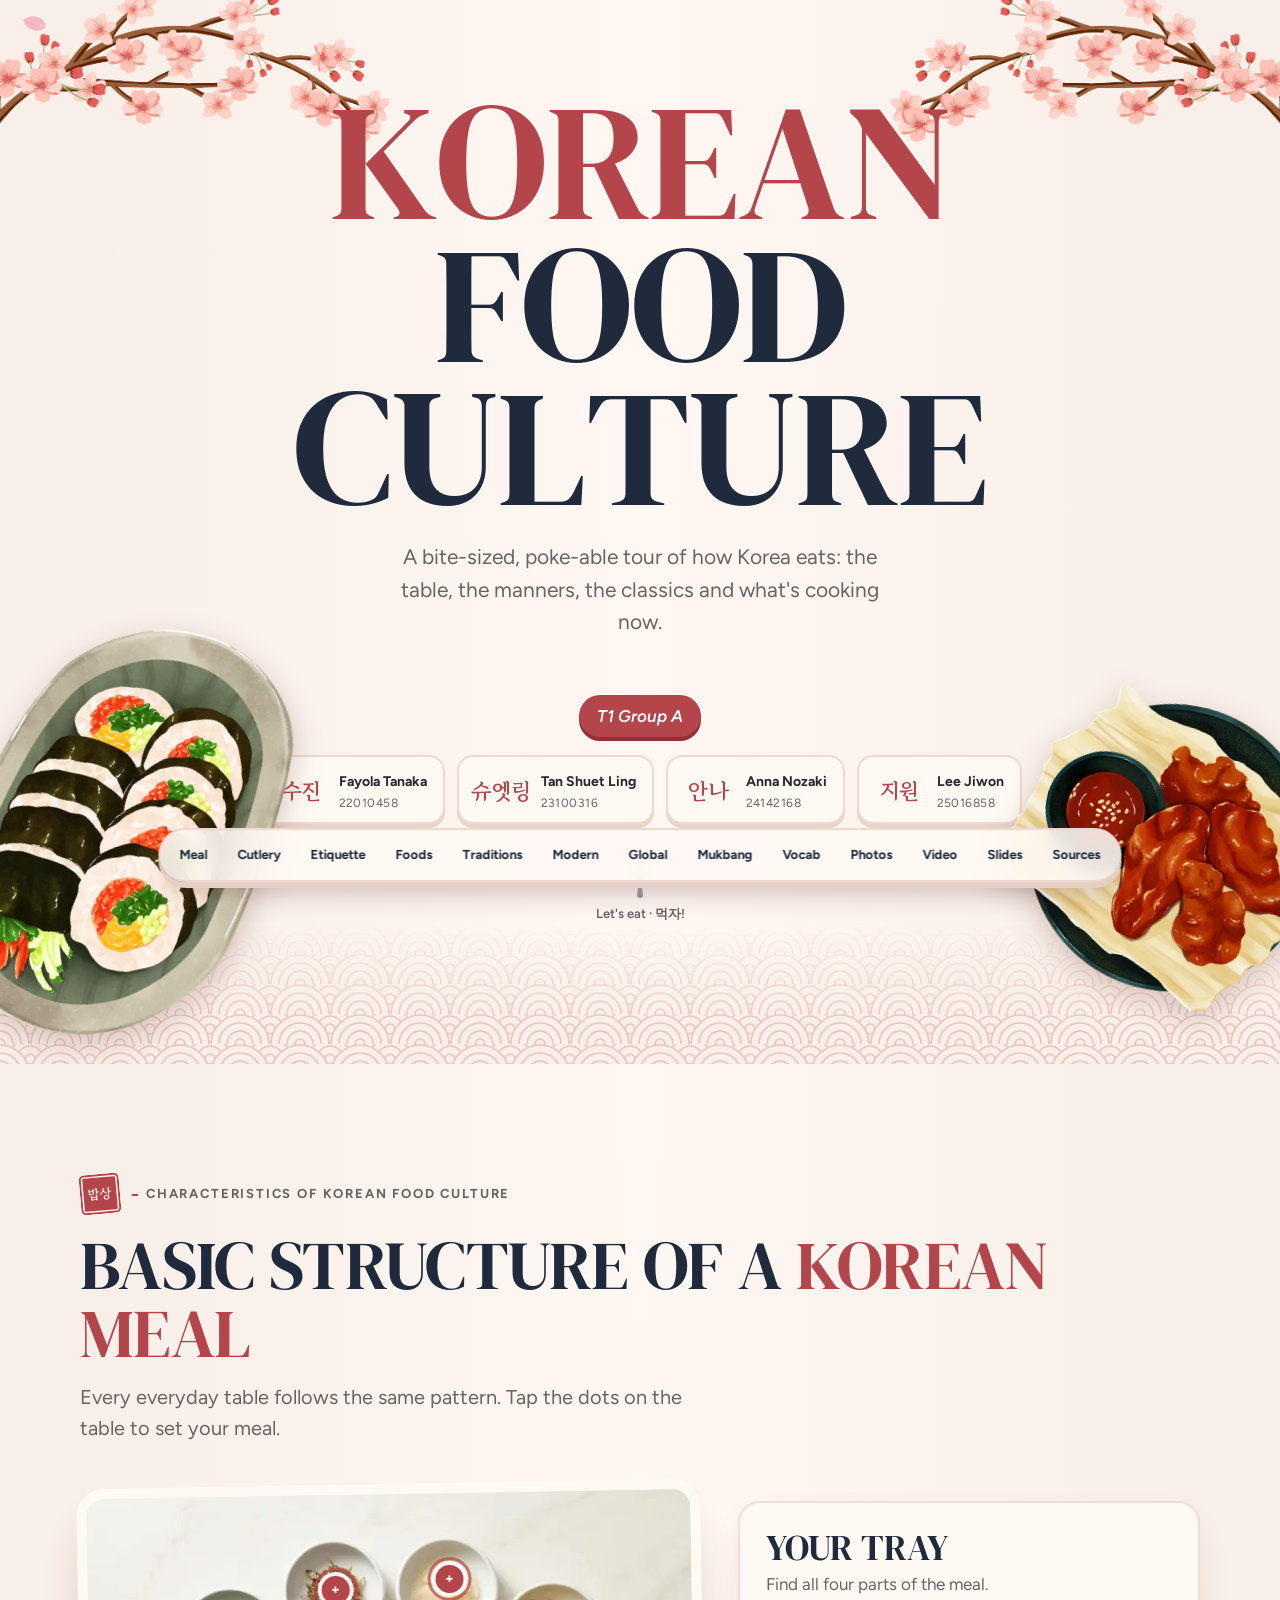
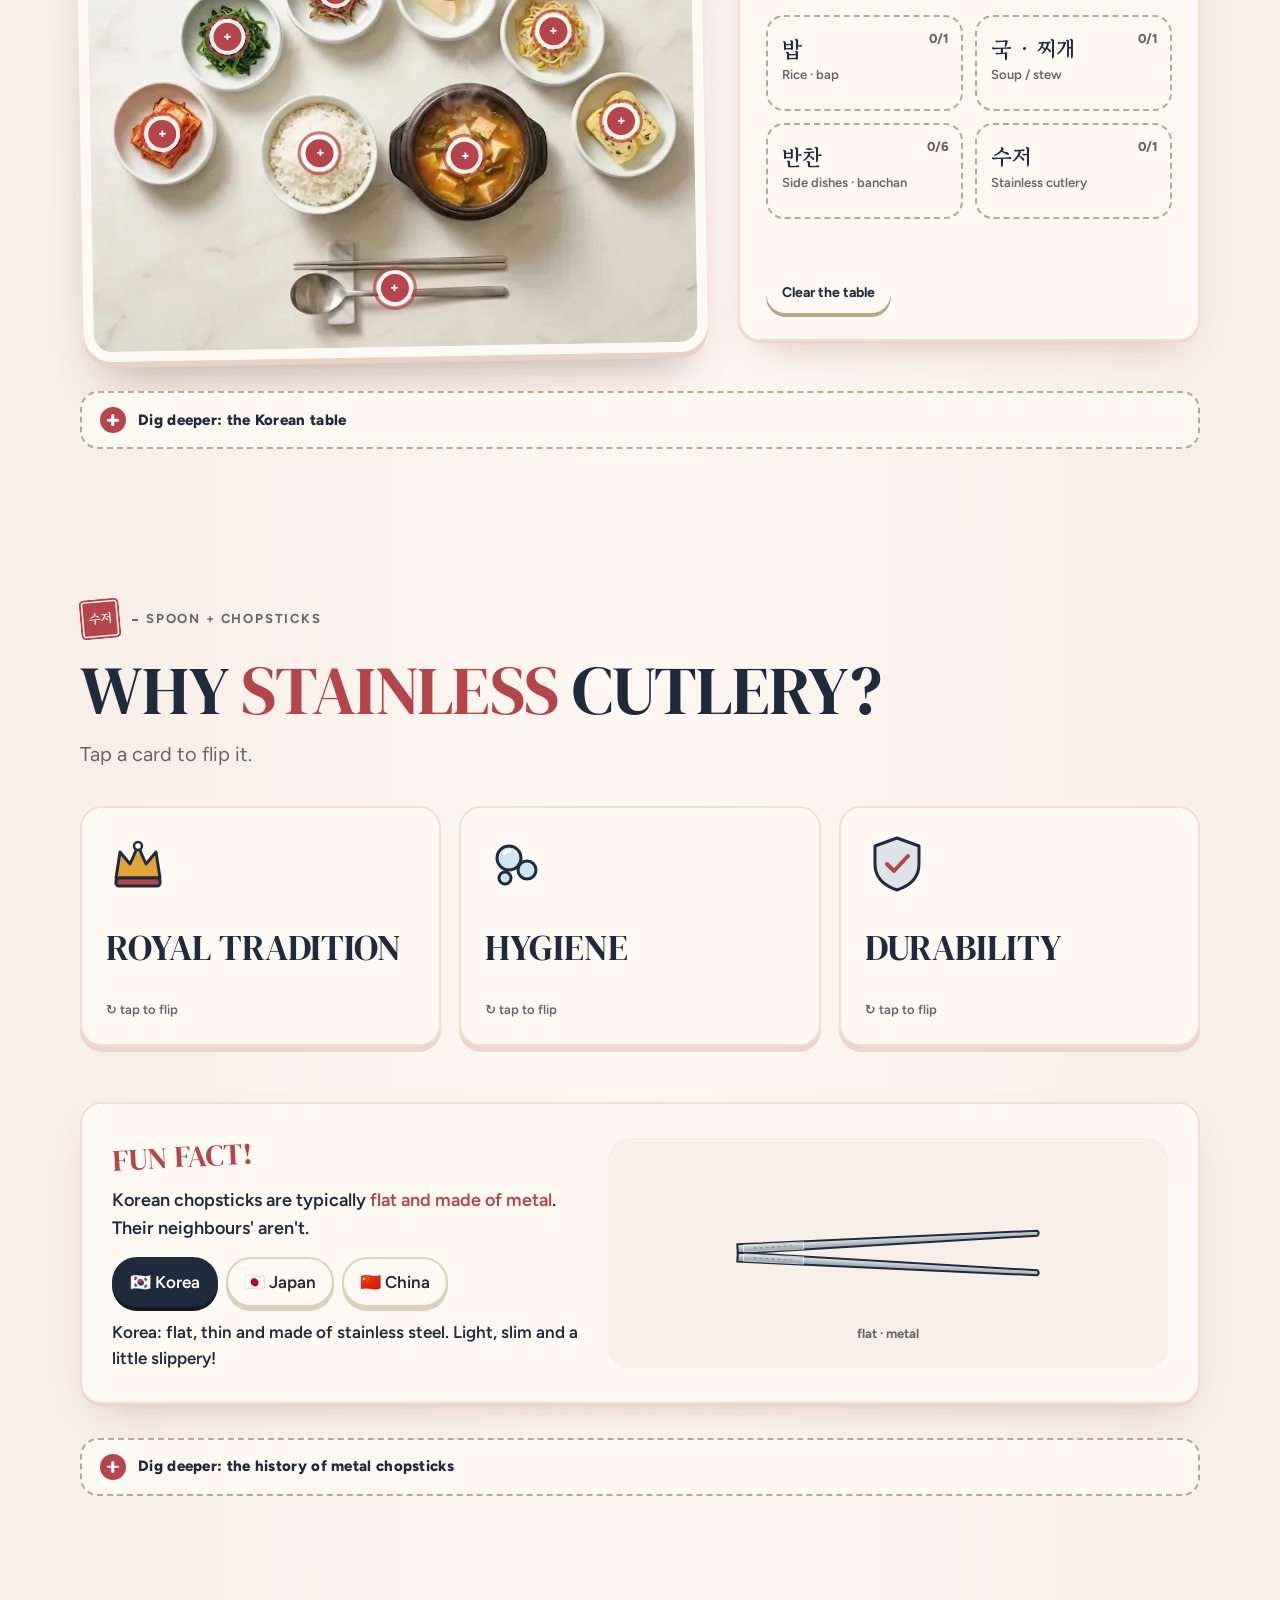
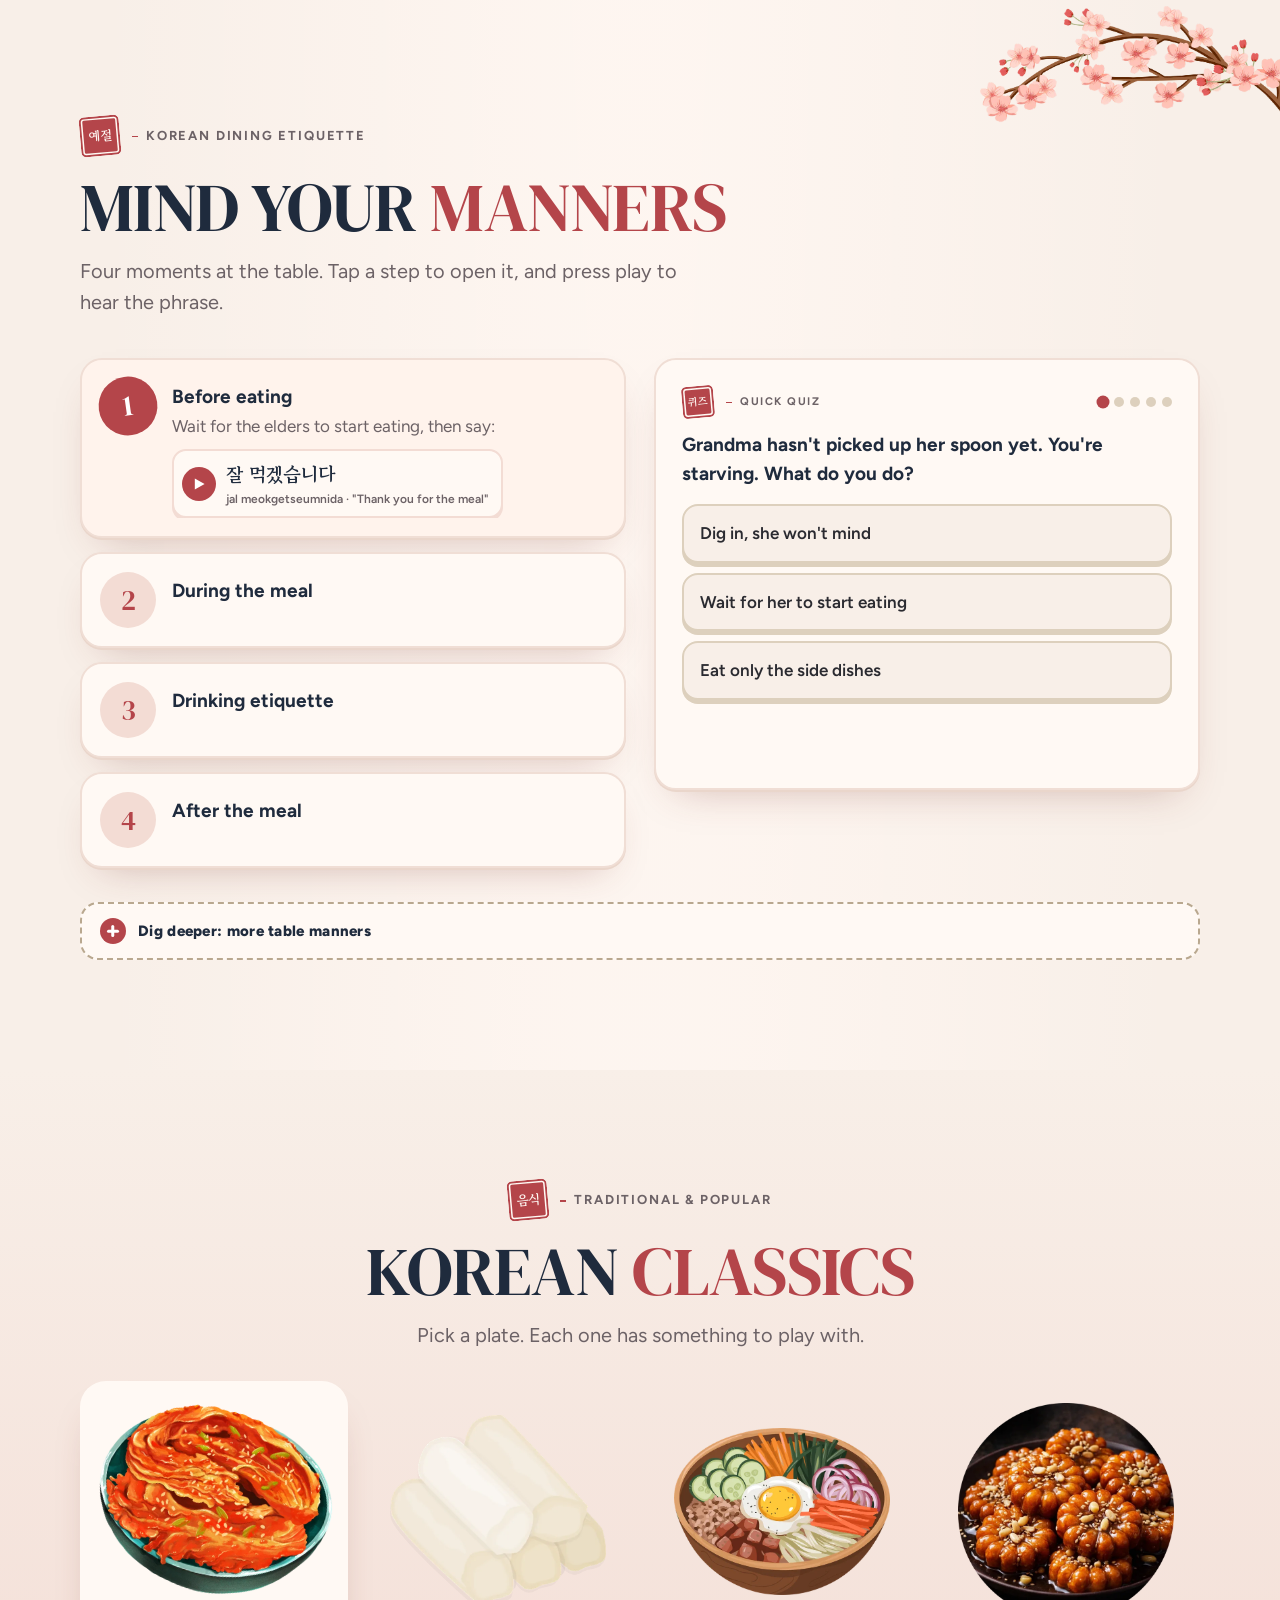
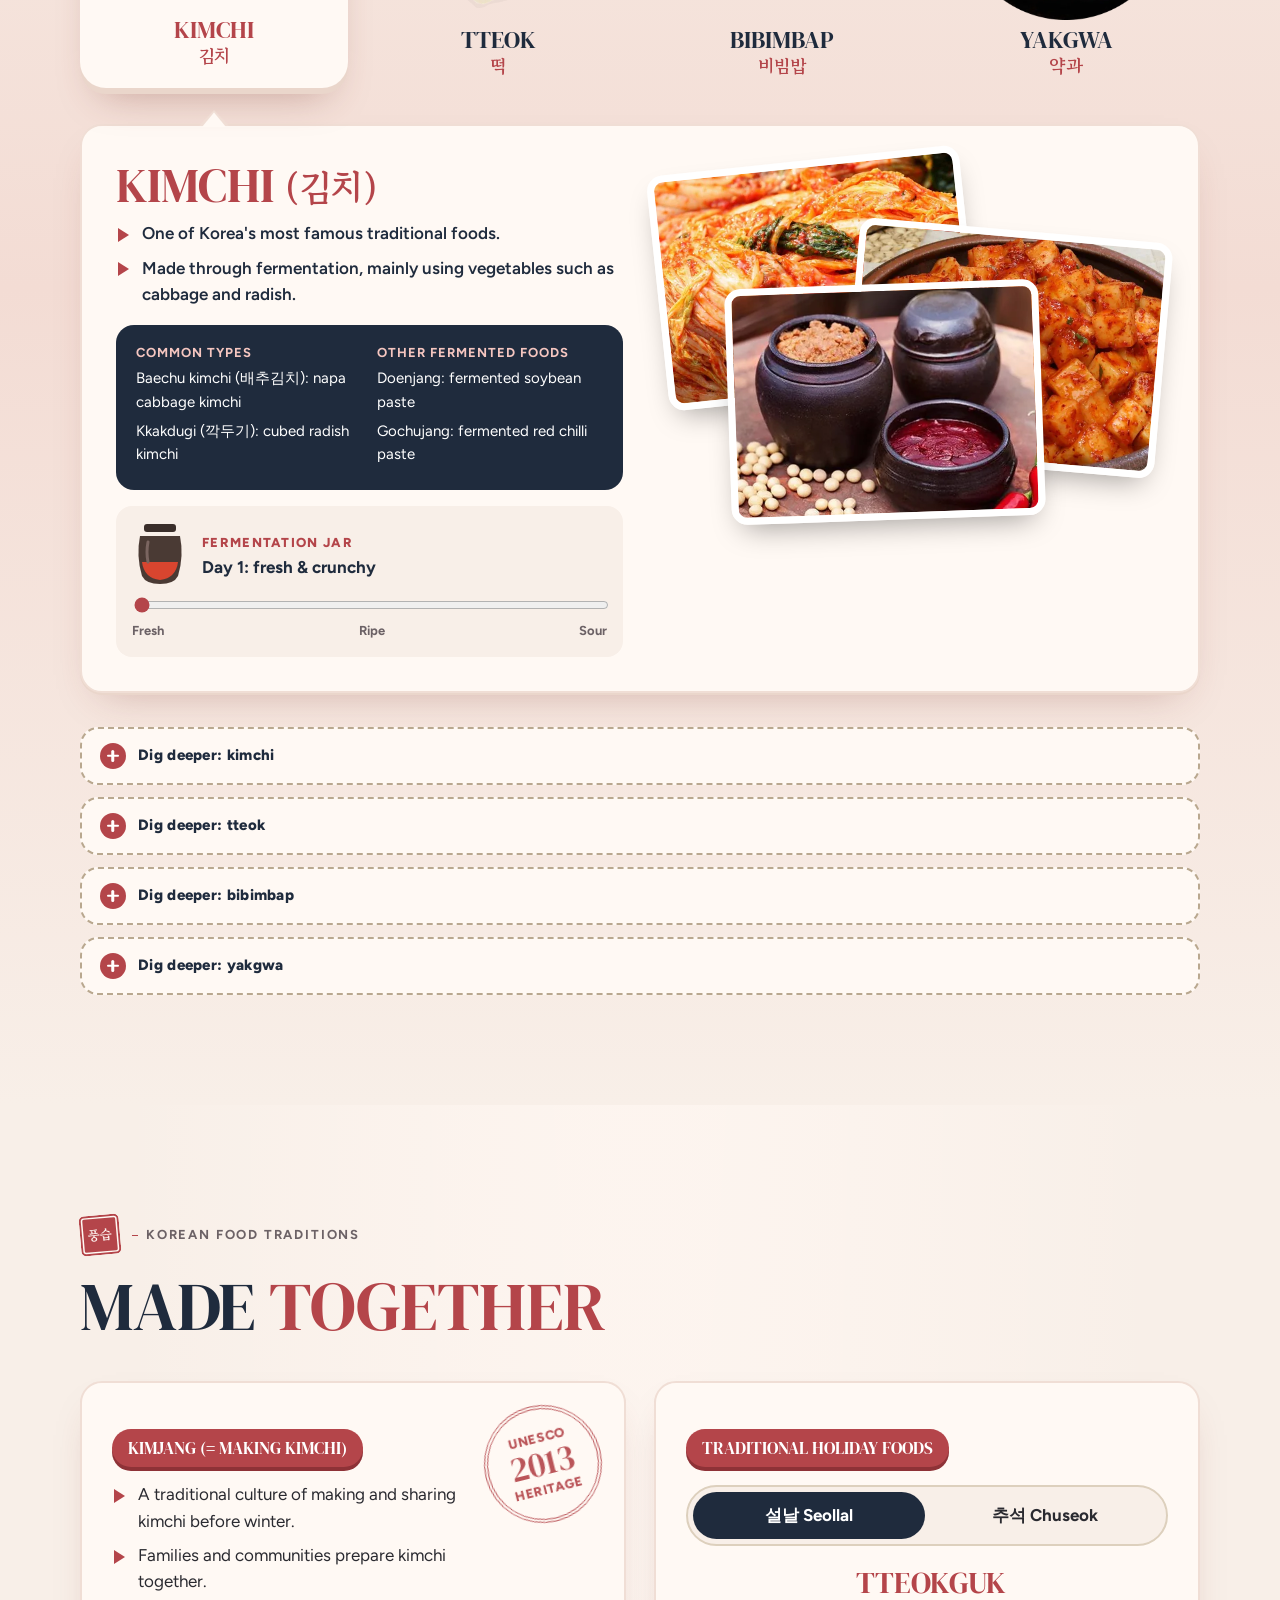
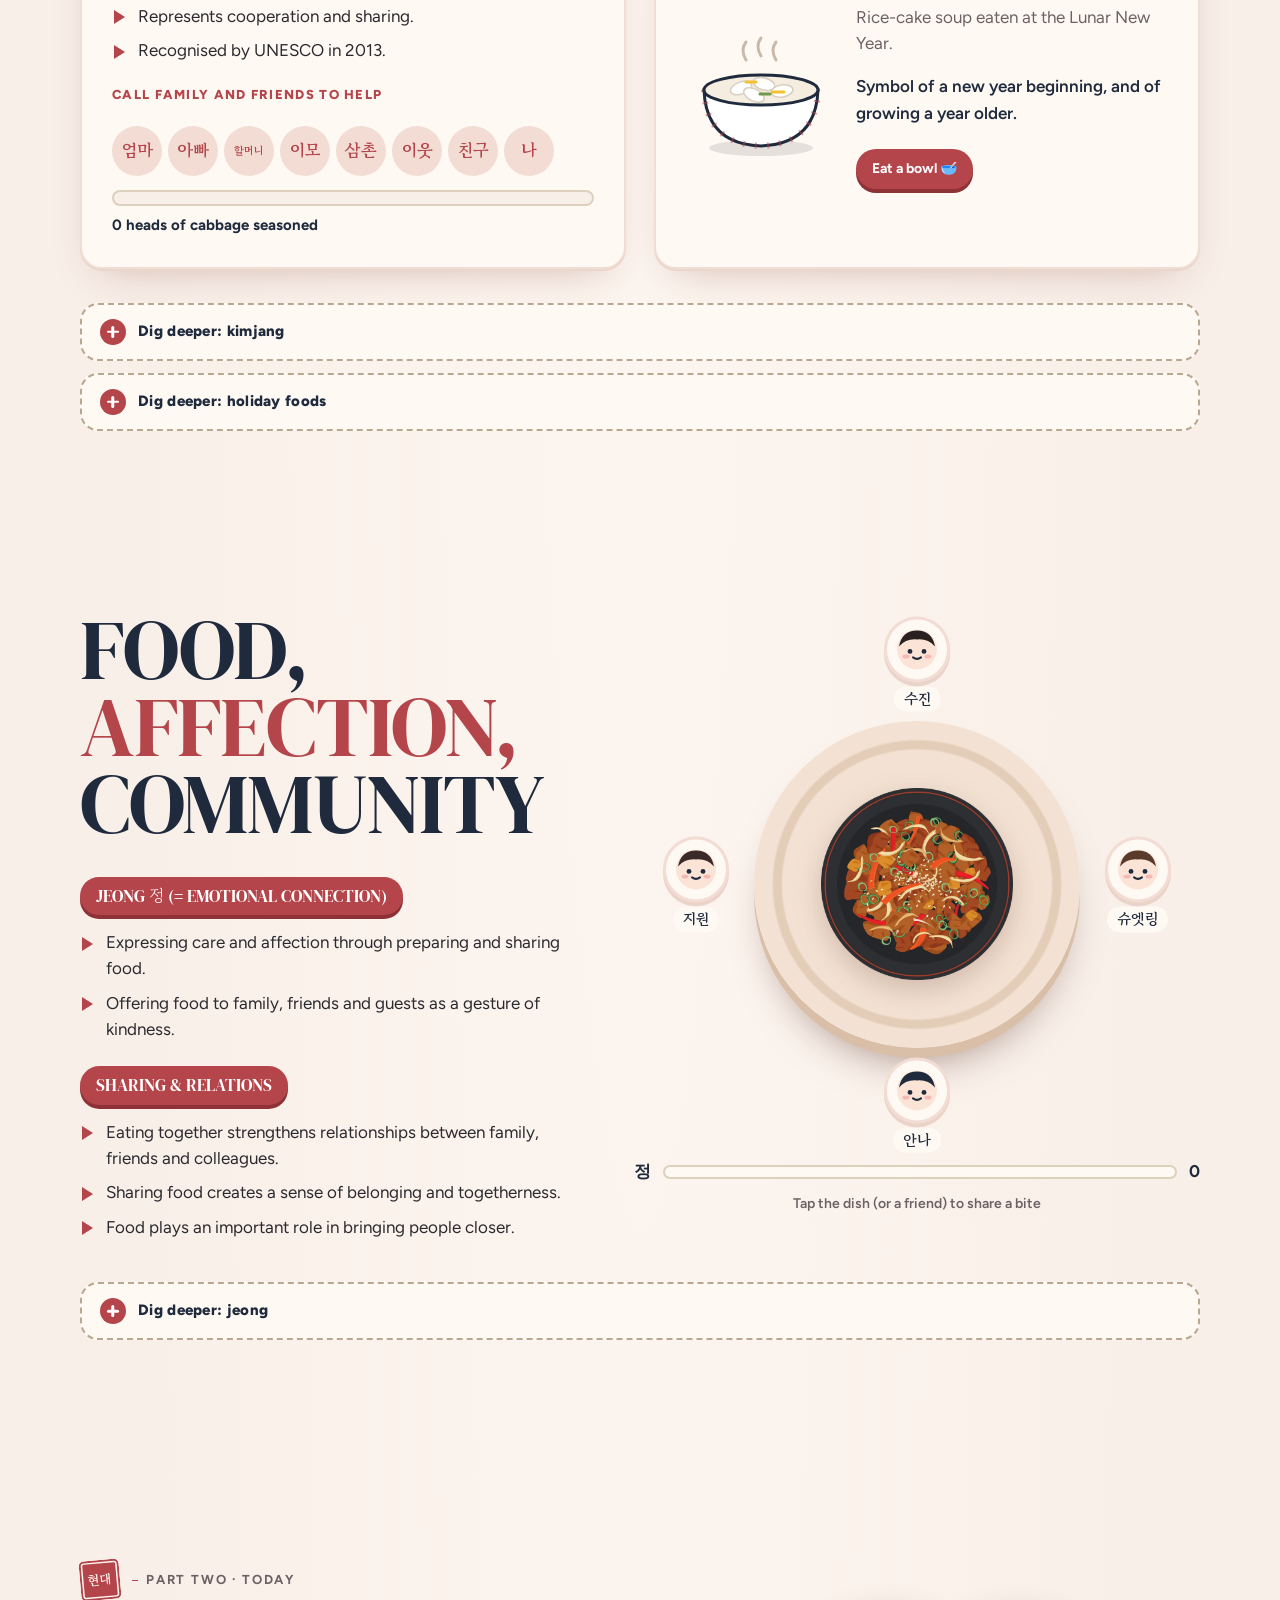
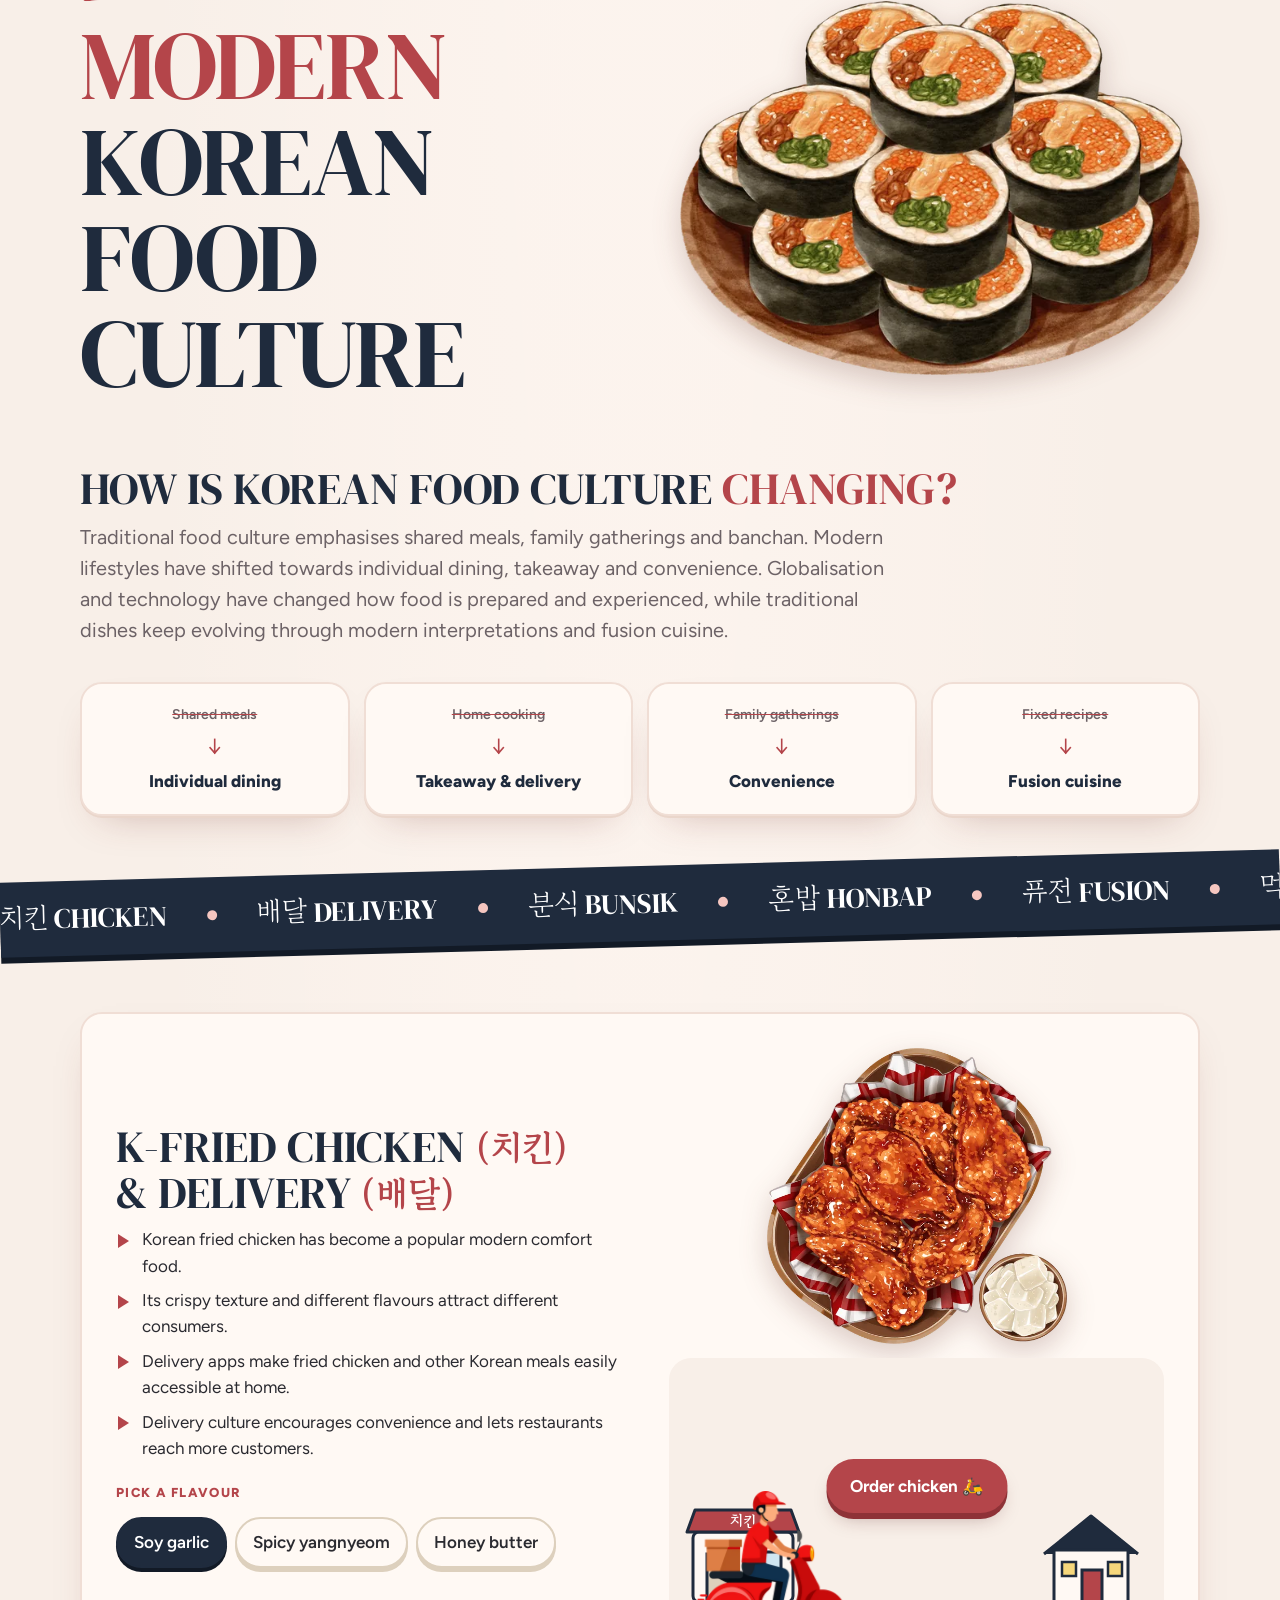
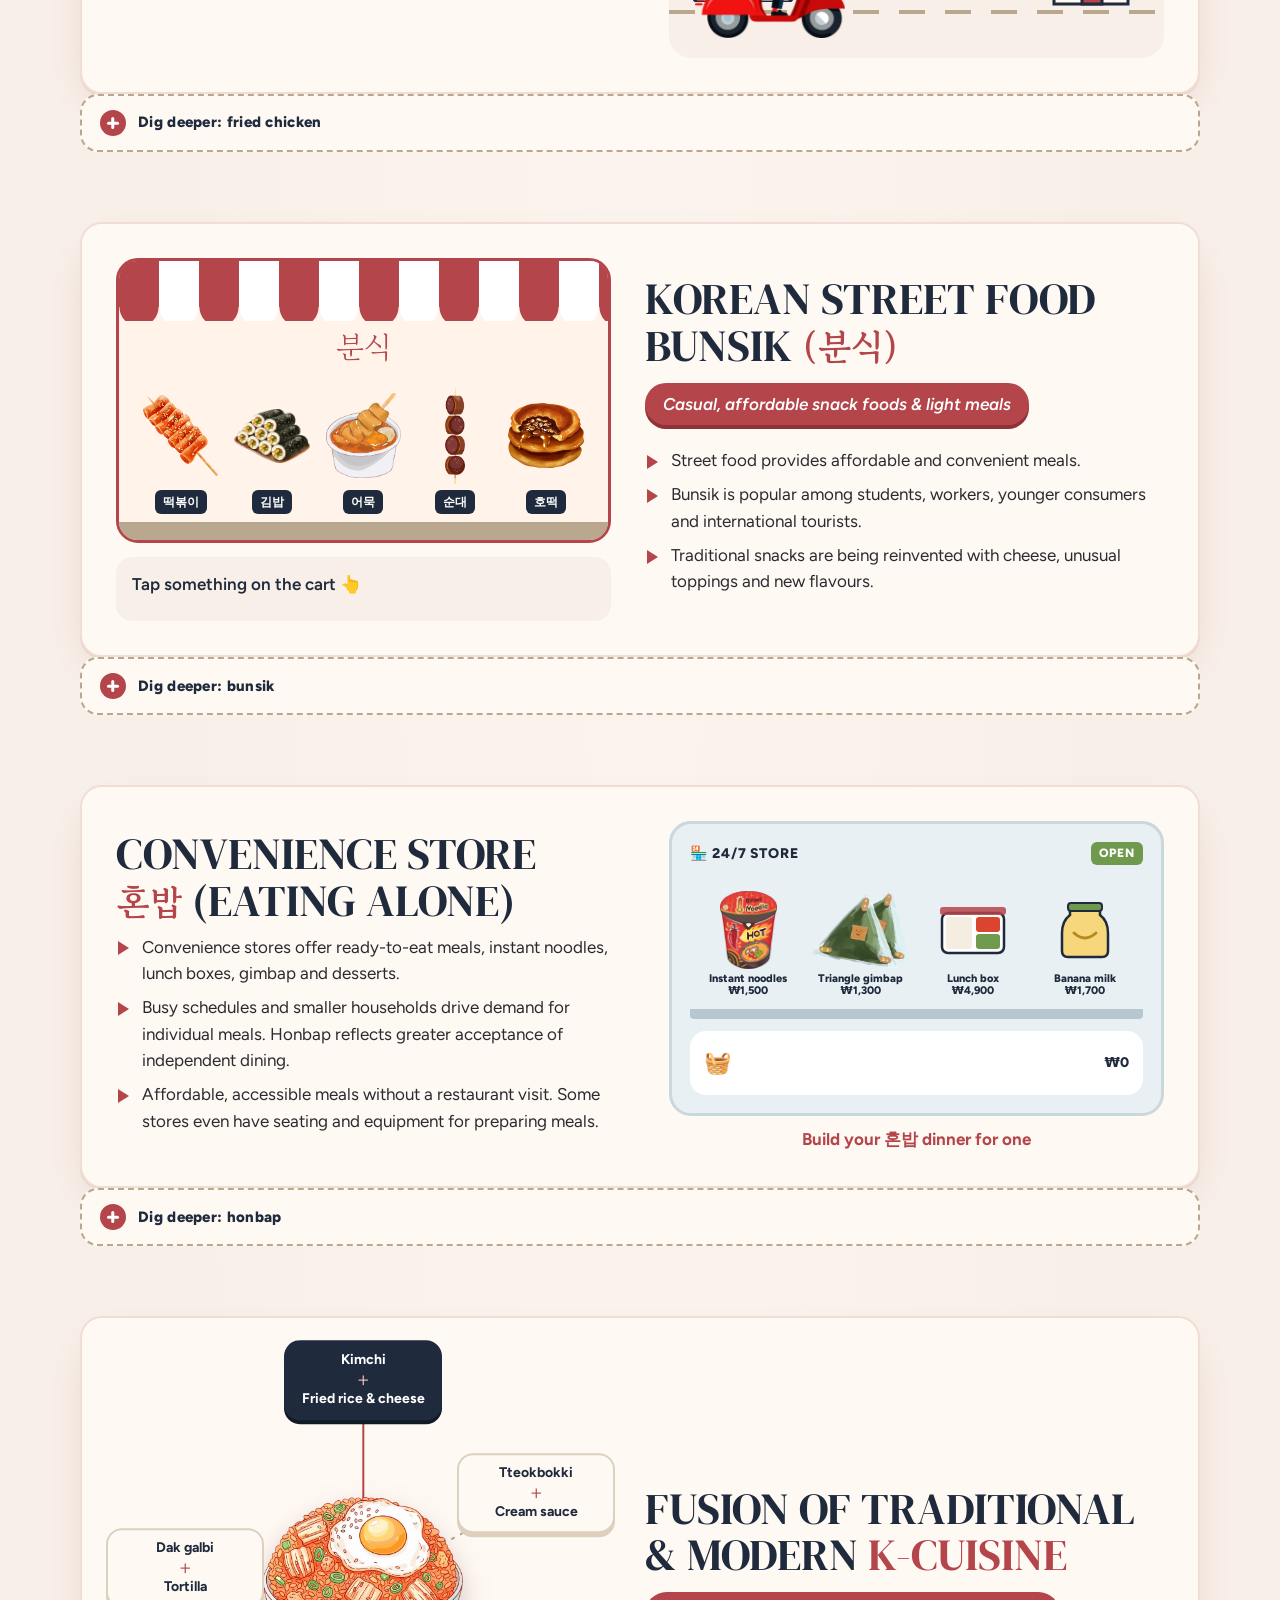
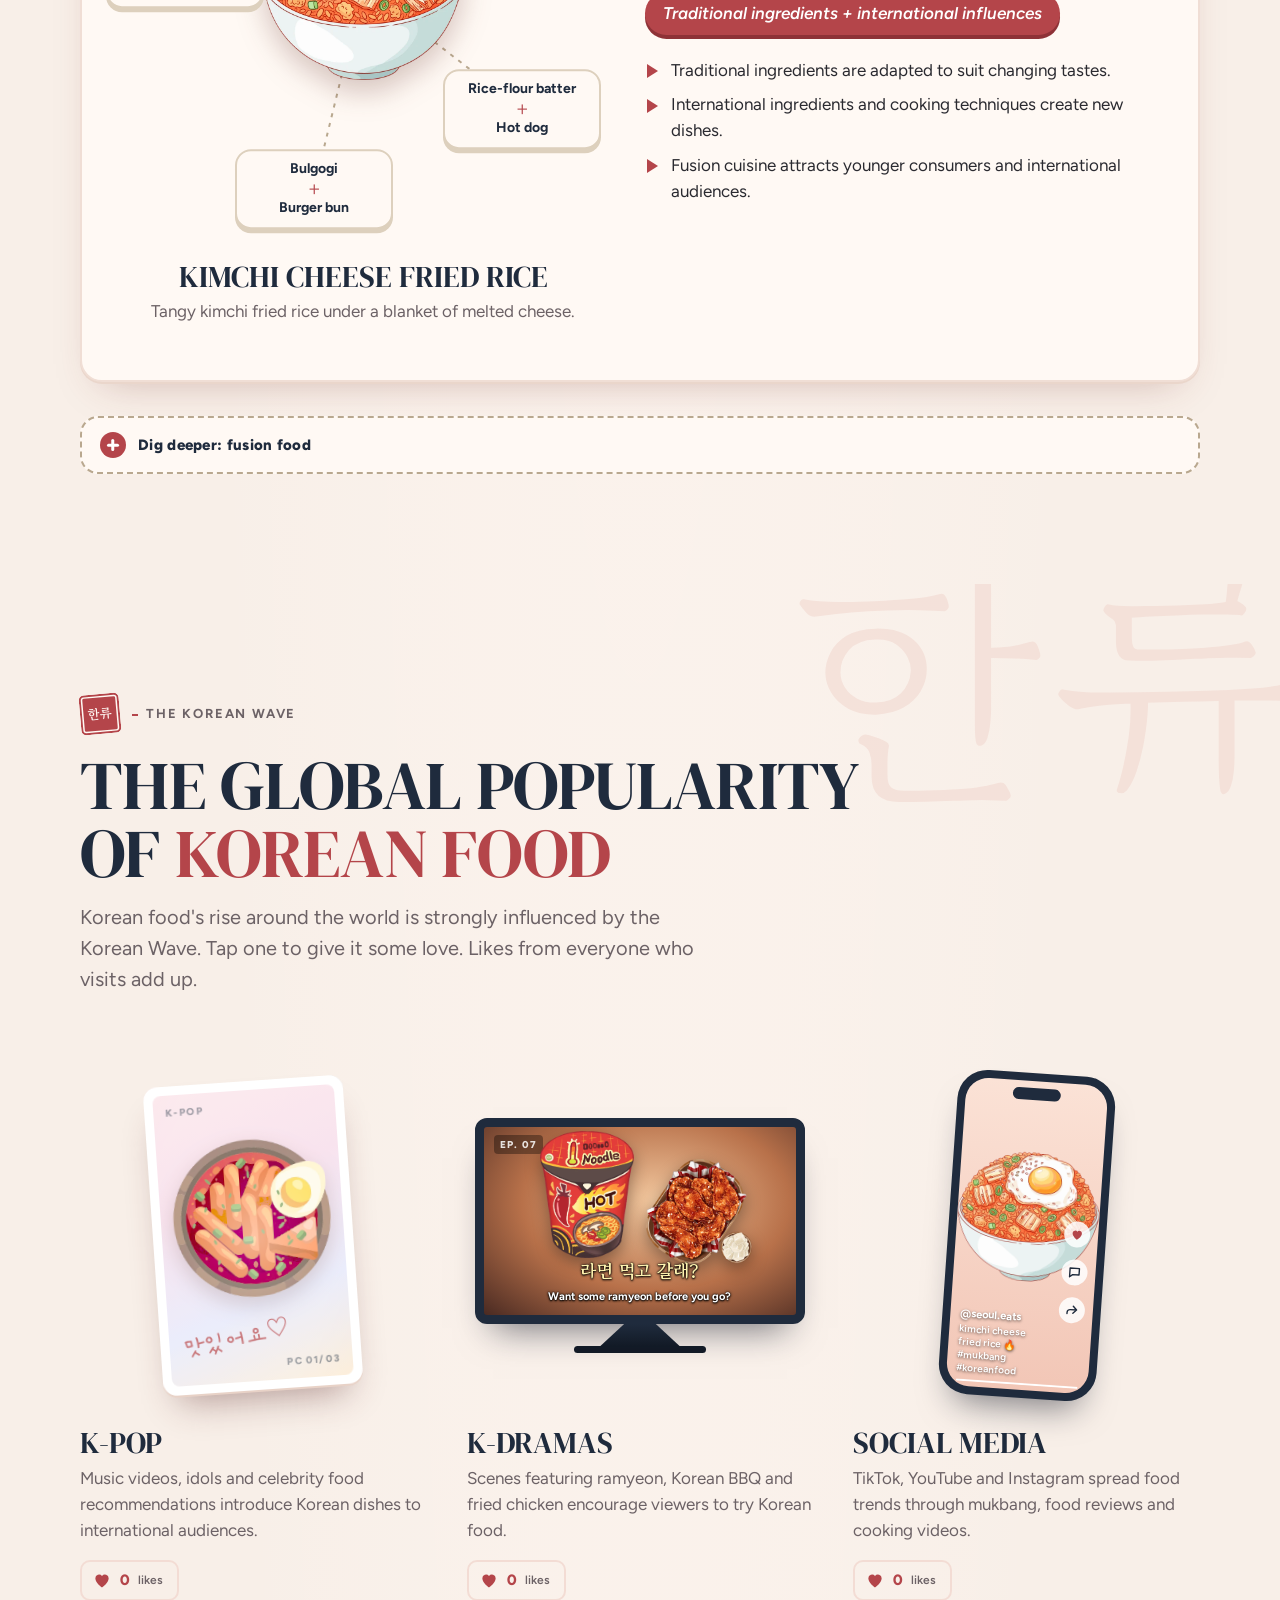
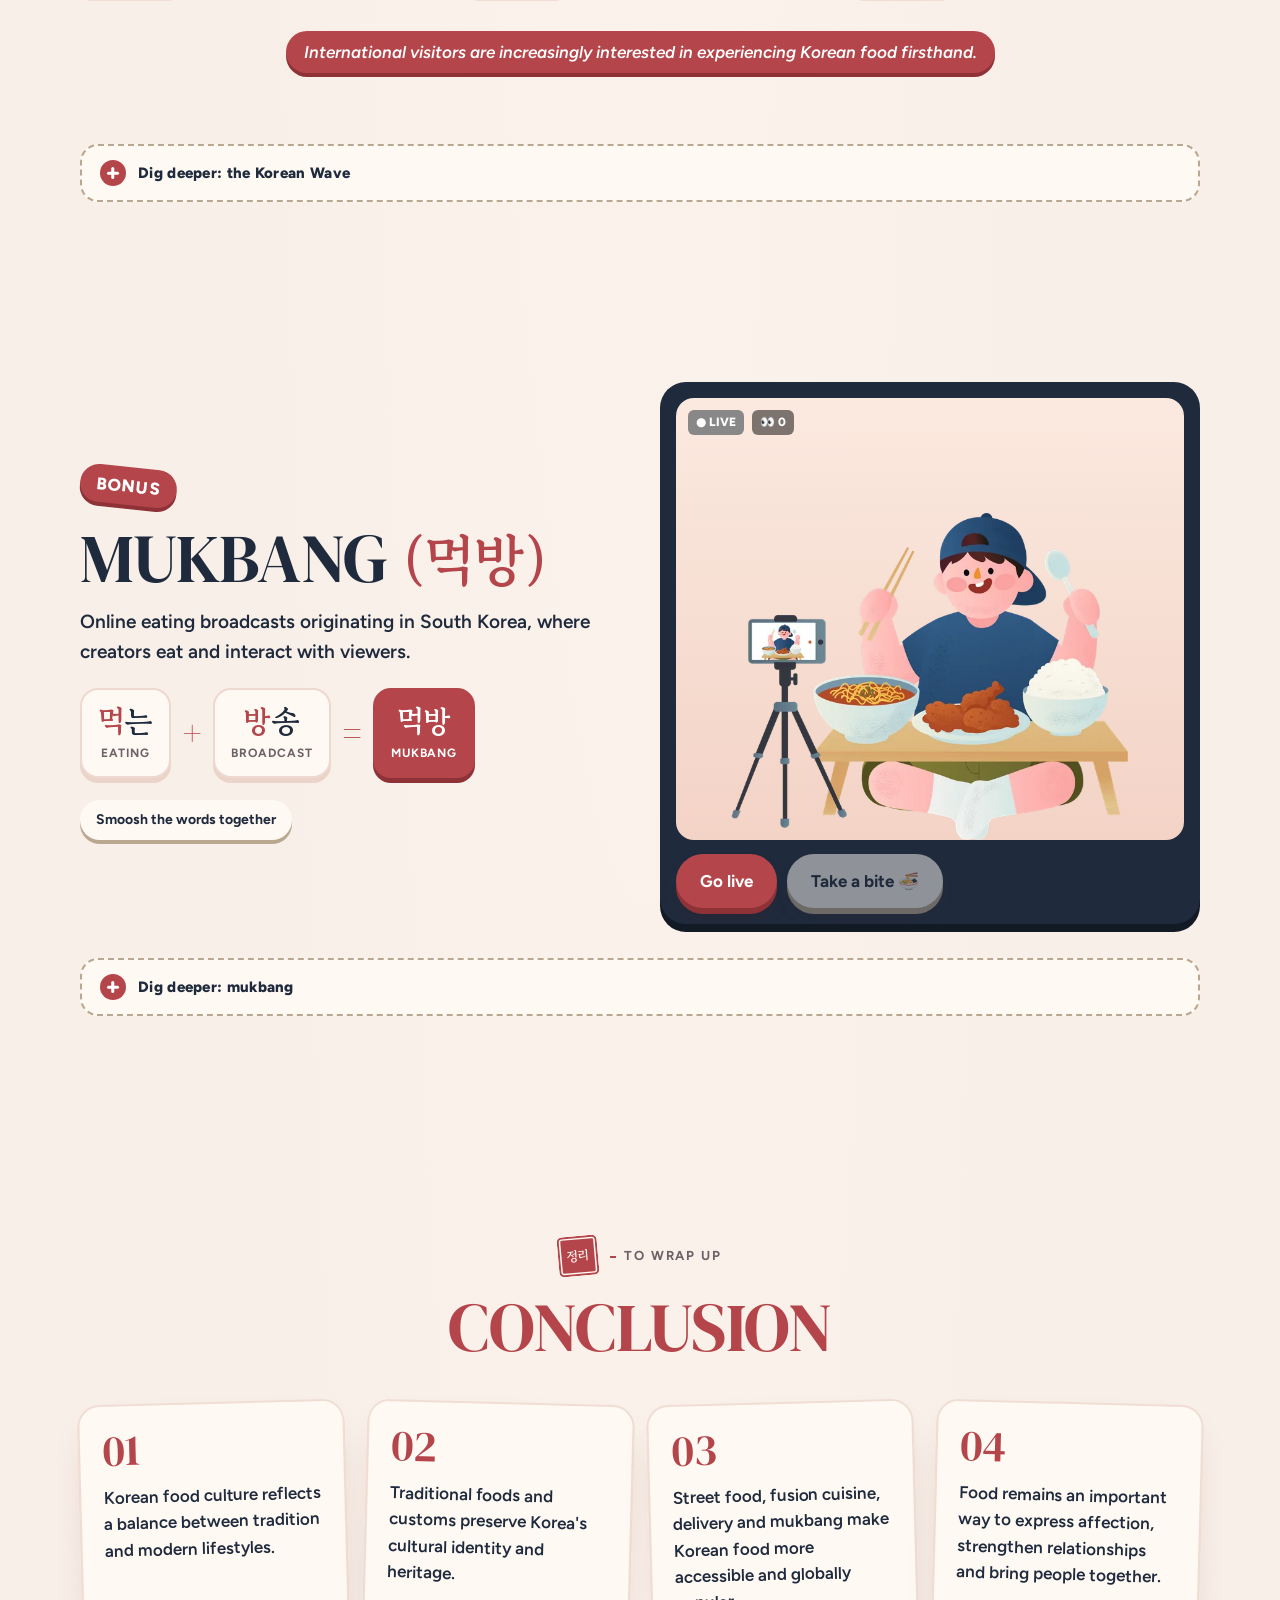
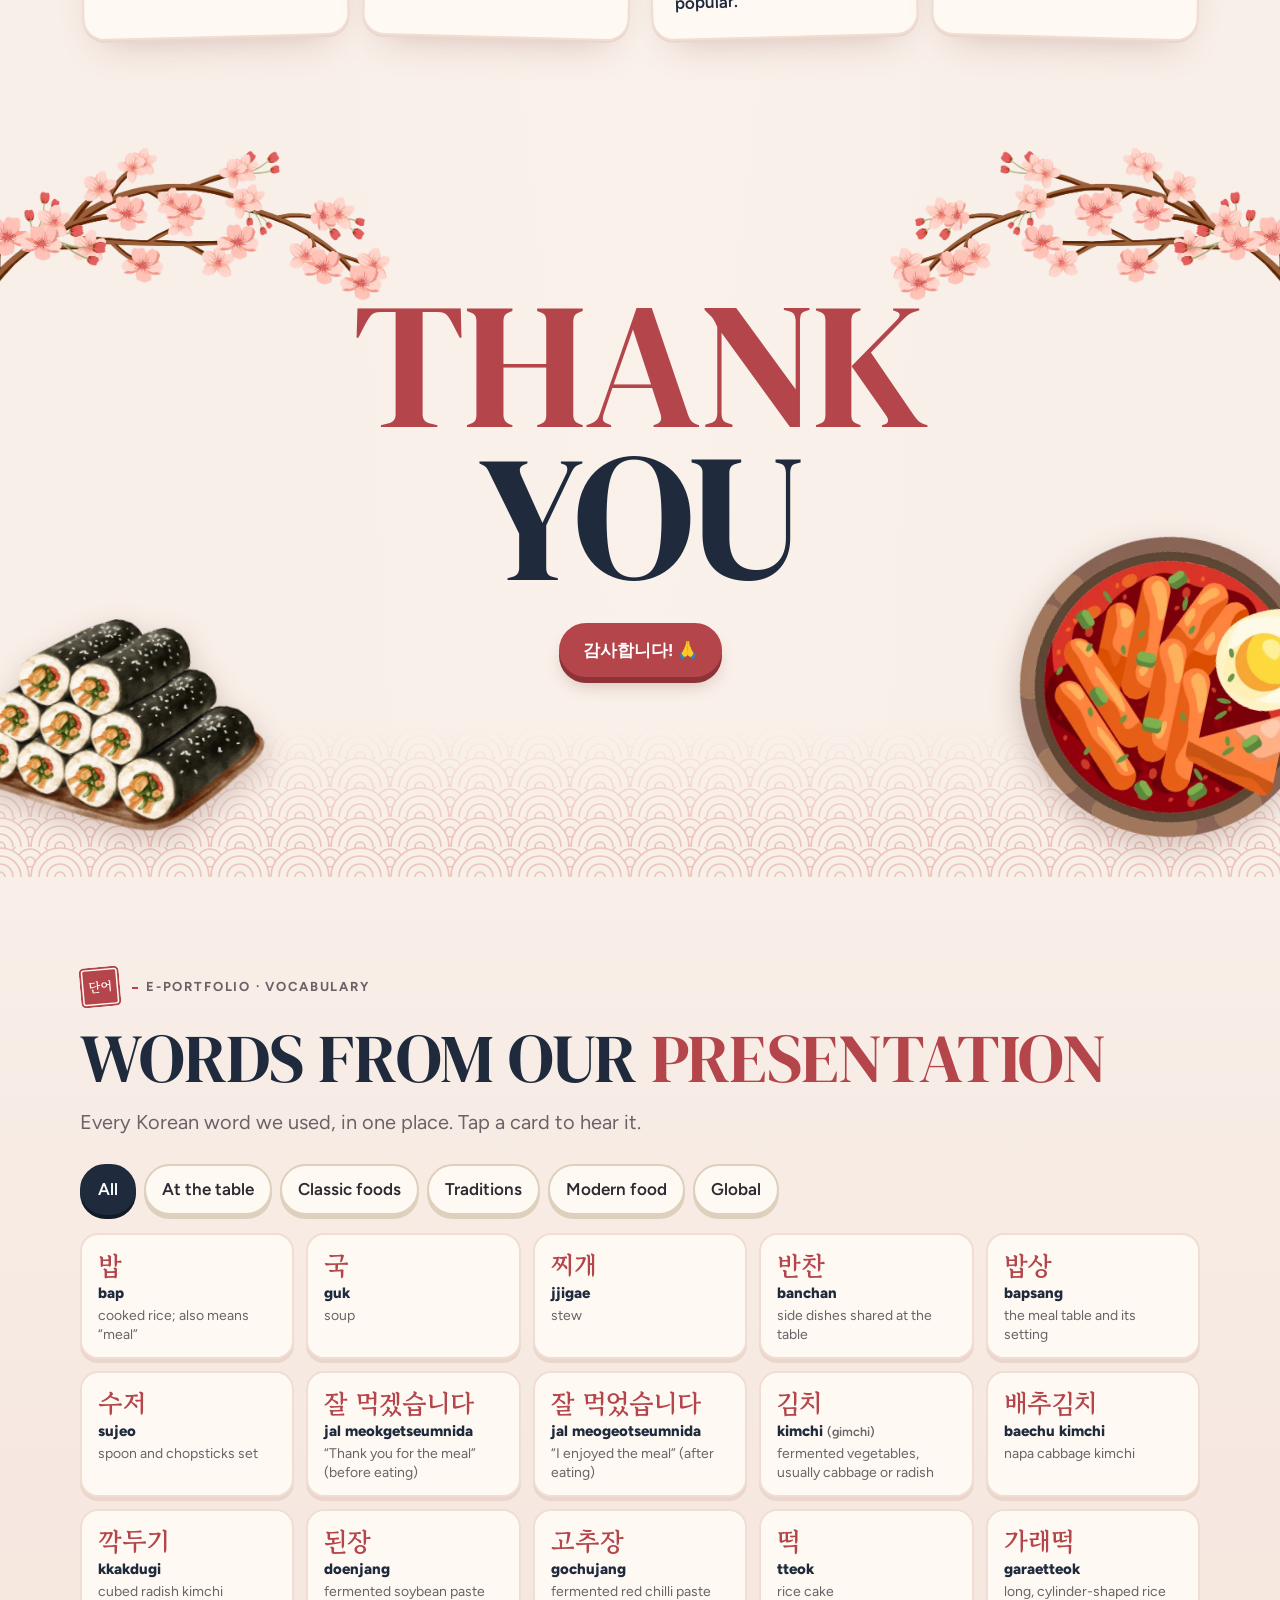
==== commit 4a6d3c88: "Kimjang: call family and friends to help" ====
--- a/index.html
+++ b/index.html
@@ -1268,7 +1268,7 @@
           <li>Represents cooperation and sharing.</li>
           <li>Recognised by UNESCO in 2013.</li>
         </ul>
-        <div class="mini-title">Call the neighbours to help</div>
+        <div class="mini-title">Call family and friends to help</div>
         <div class="hands" id="hands"></div>
         <div class="kim-meter"><i id="kimBar"></i></div>
         <div style="font-weight:700;color:var(--navy);margin-top:8px;font-size:15px" id="kimTxt" aria-live="polite">0 heads of cabbage seasoned</div>
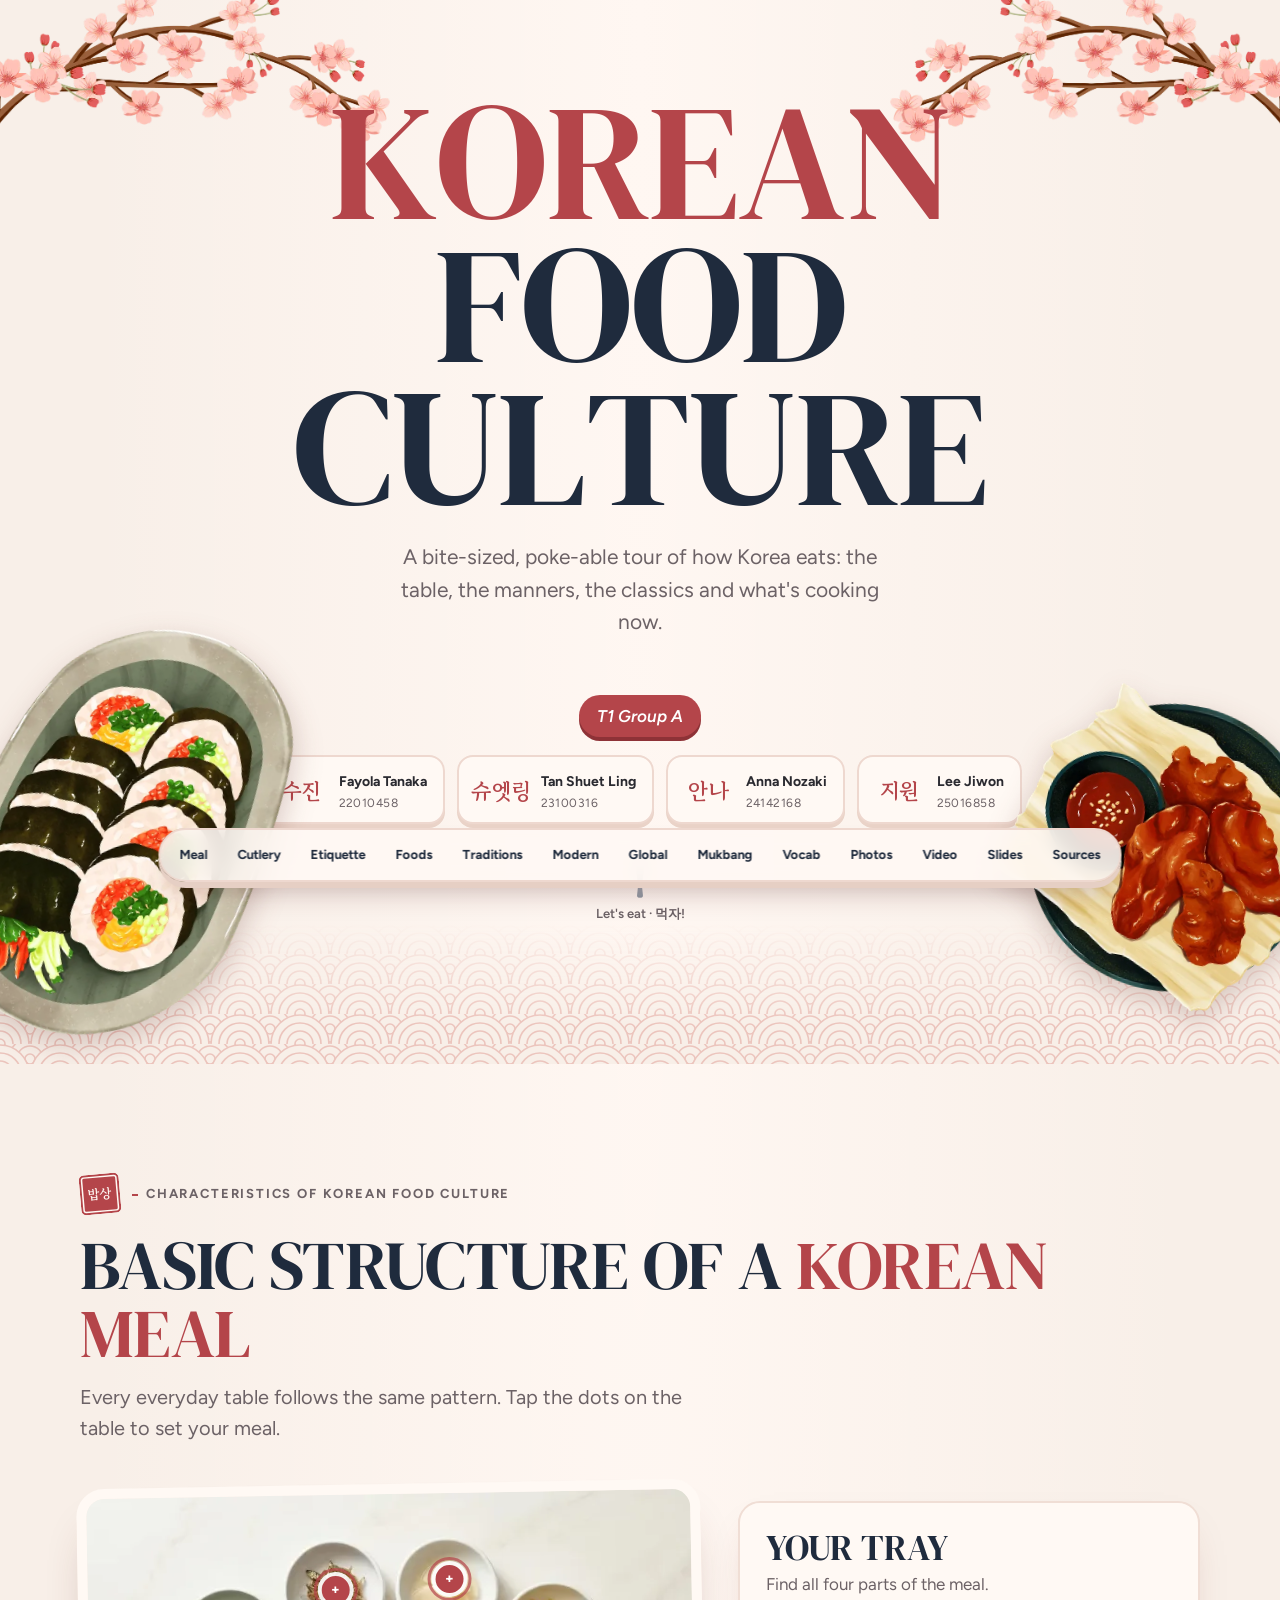
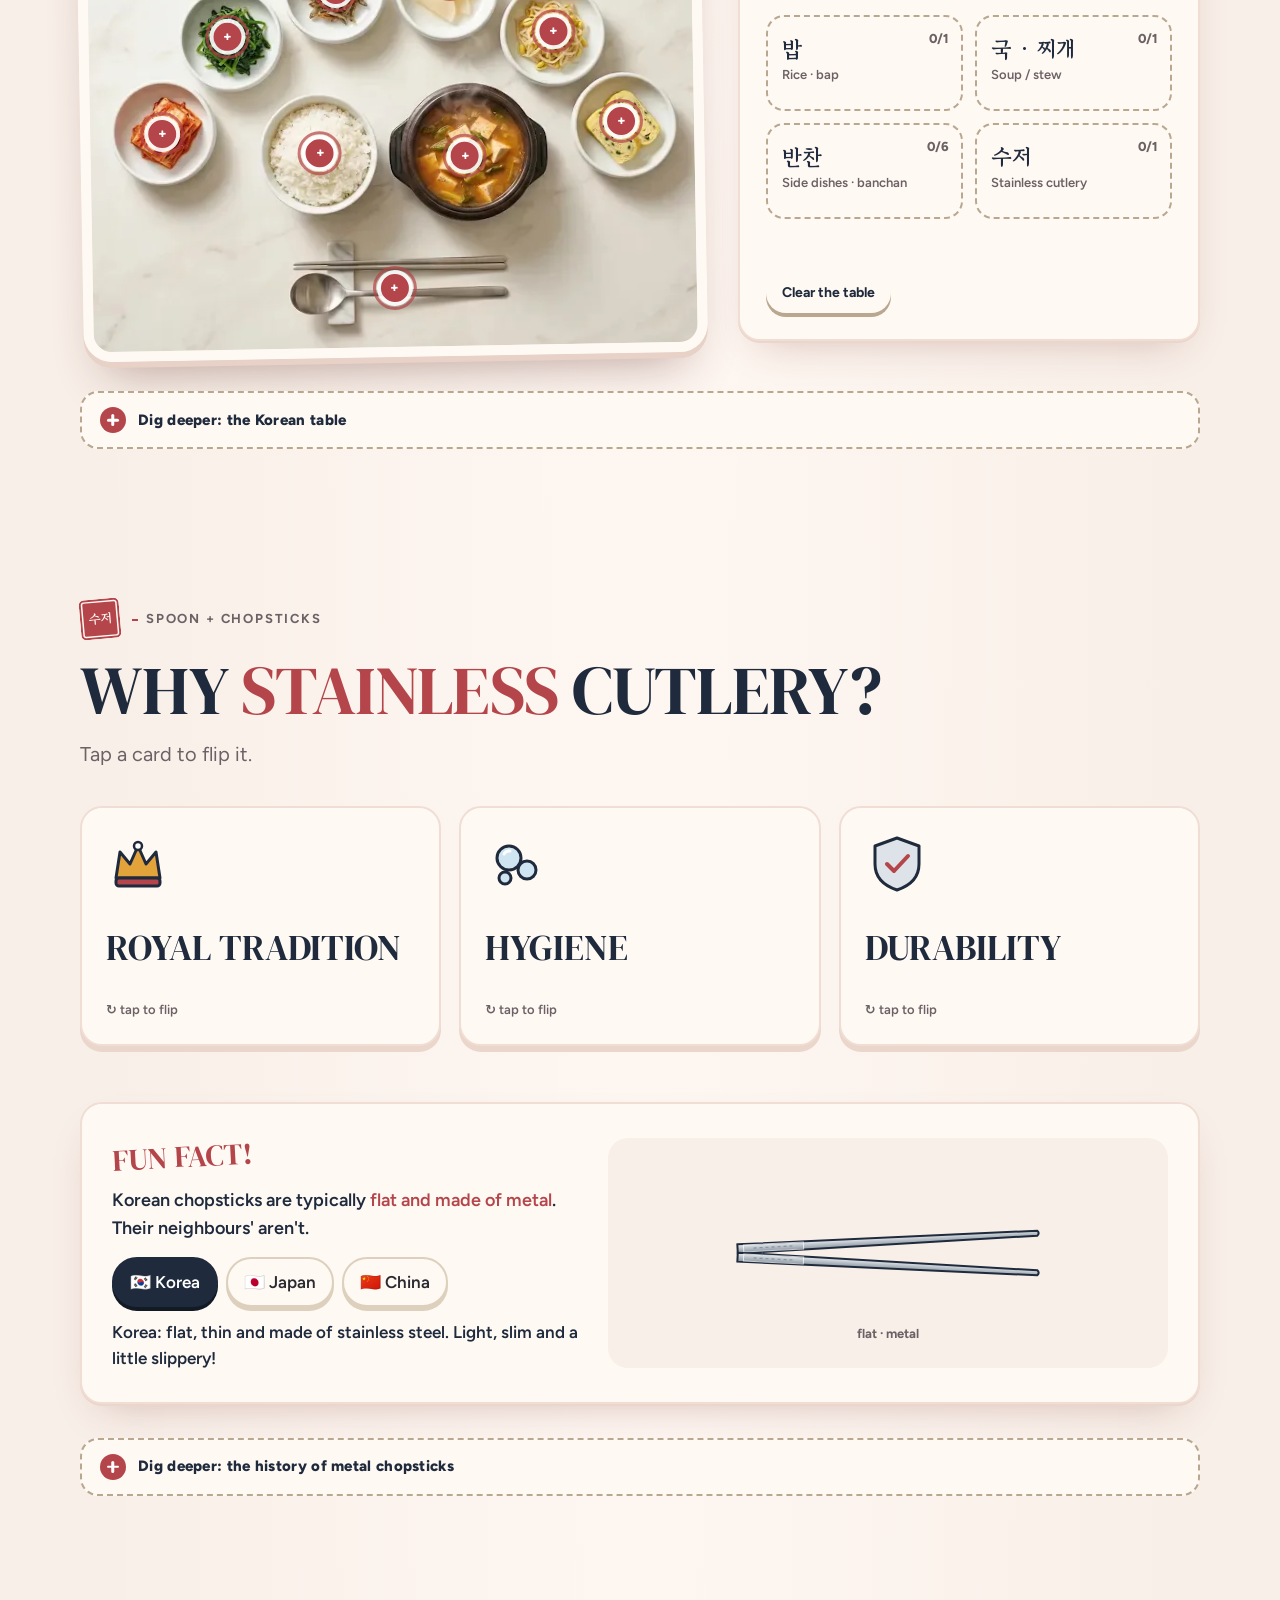
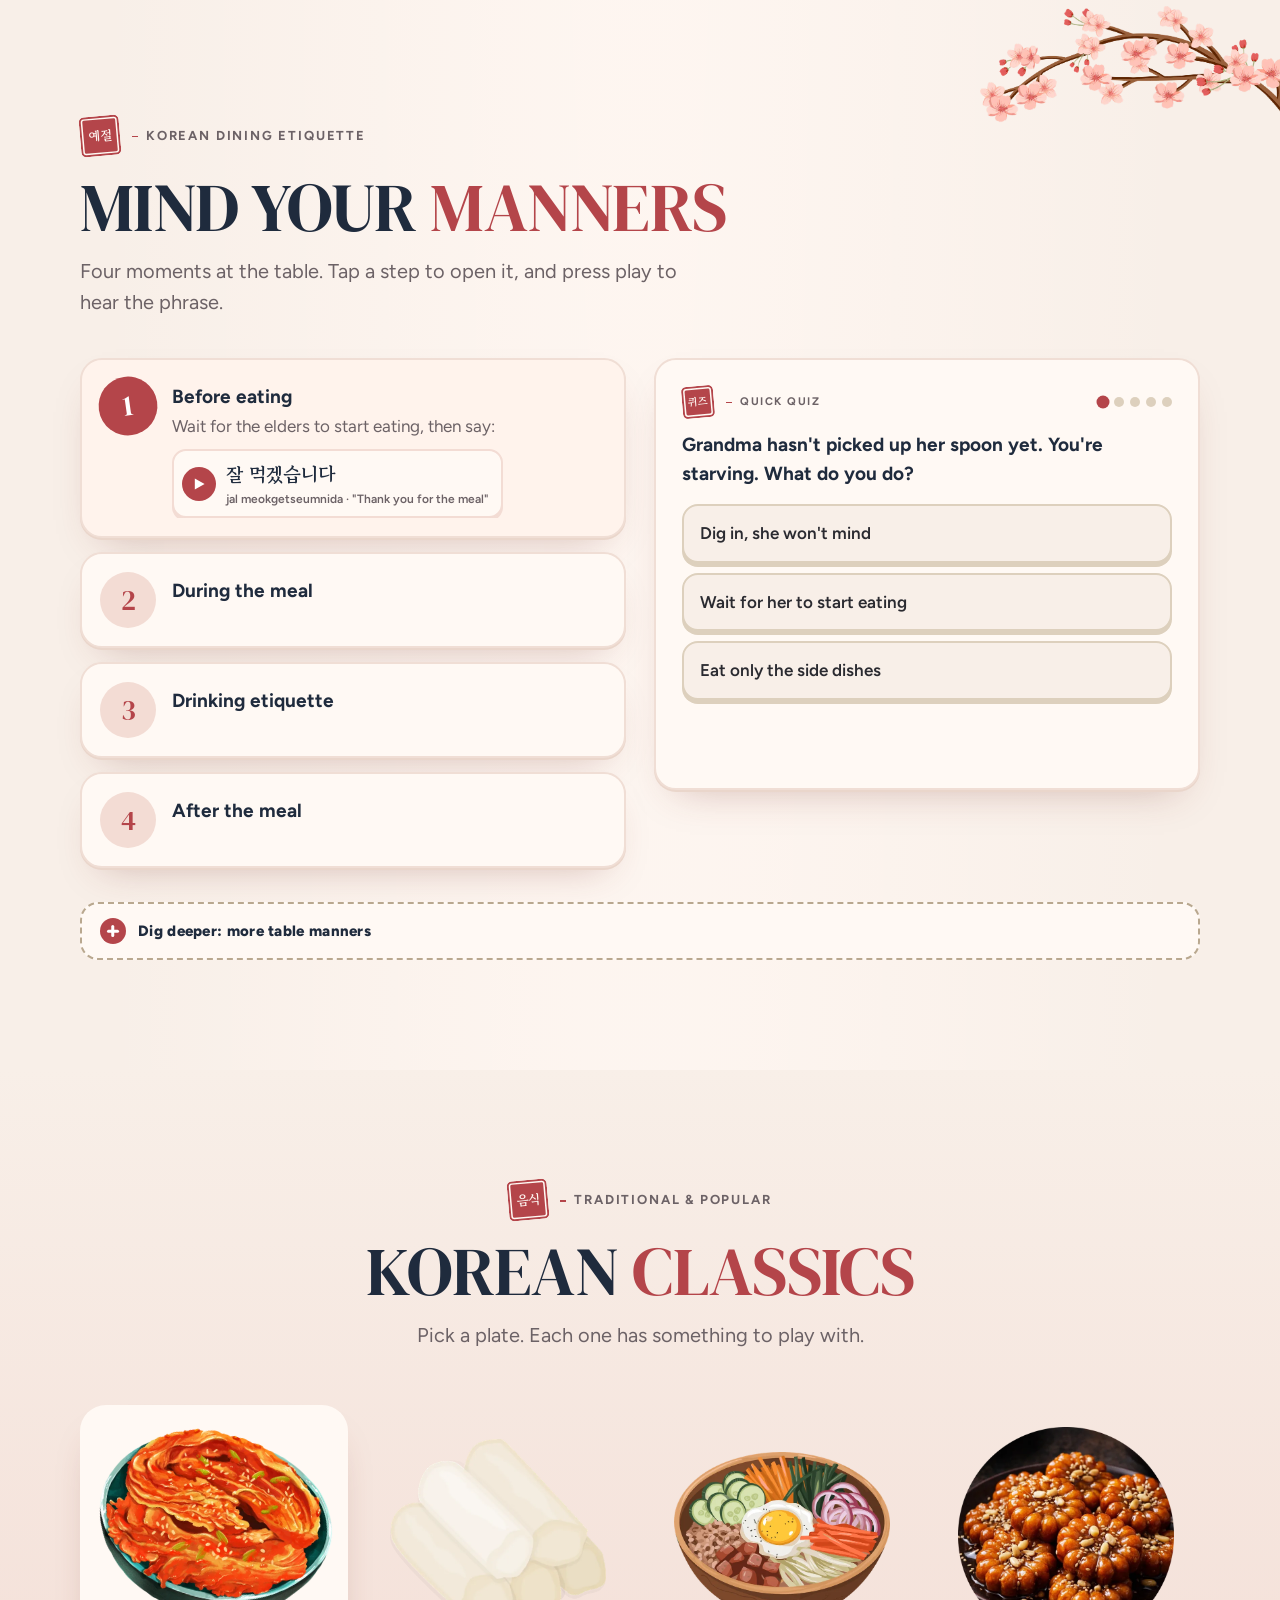
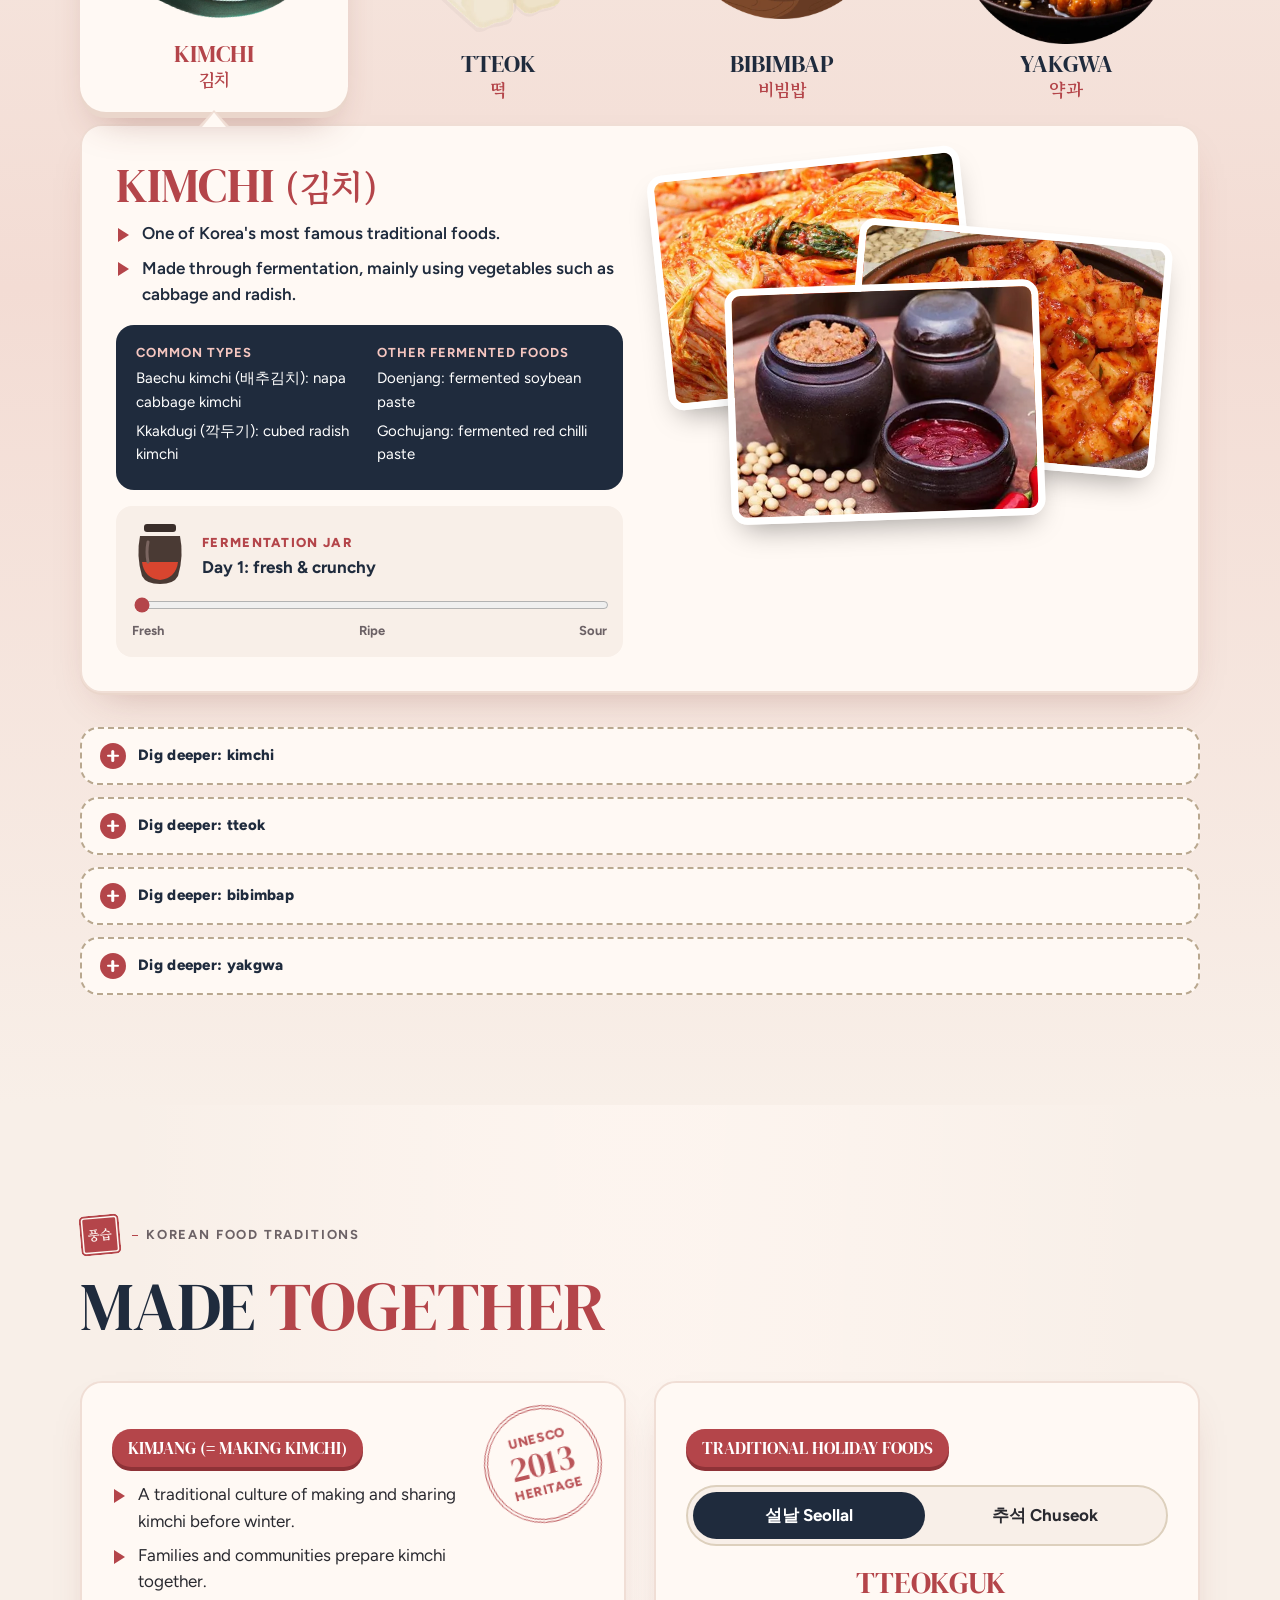
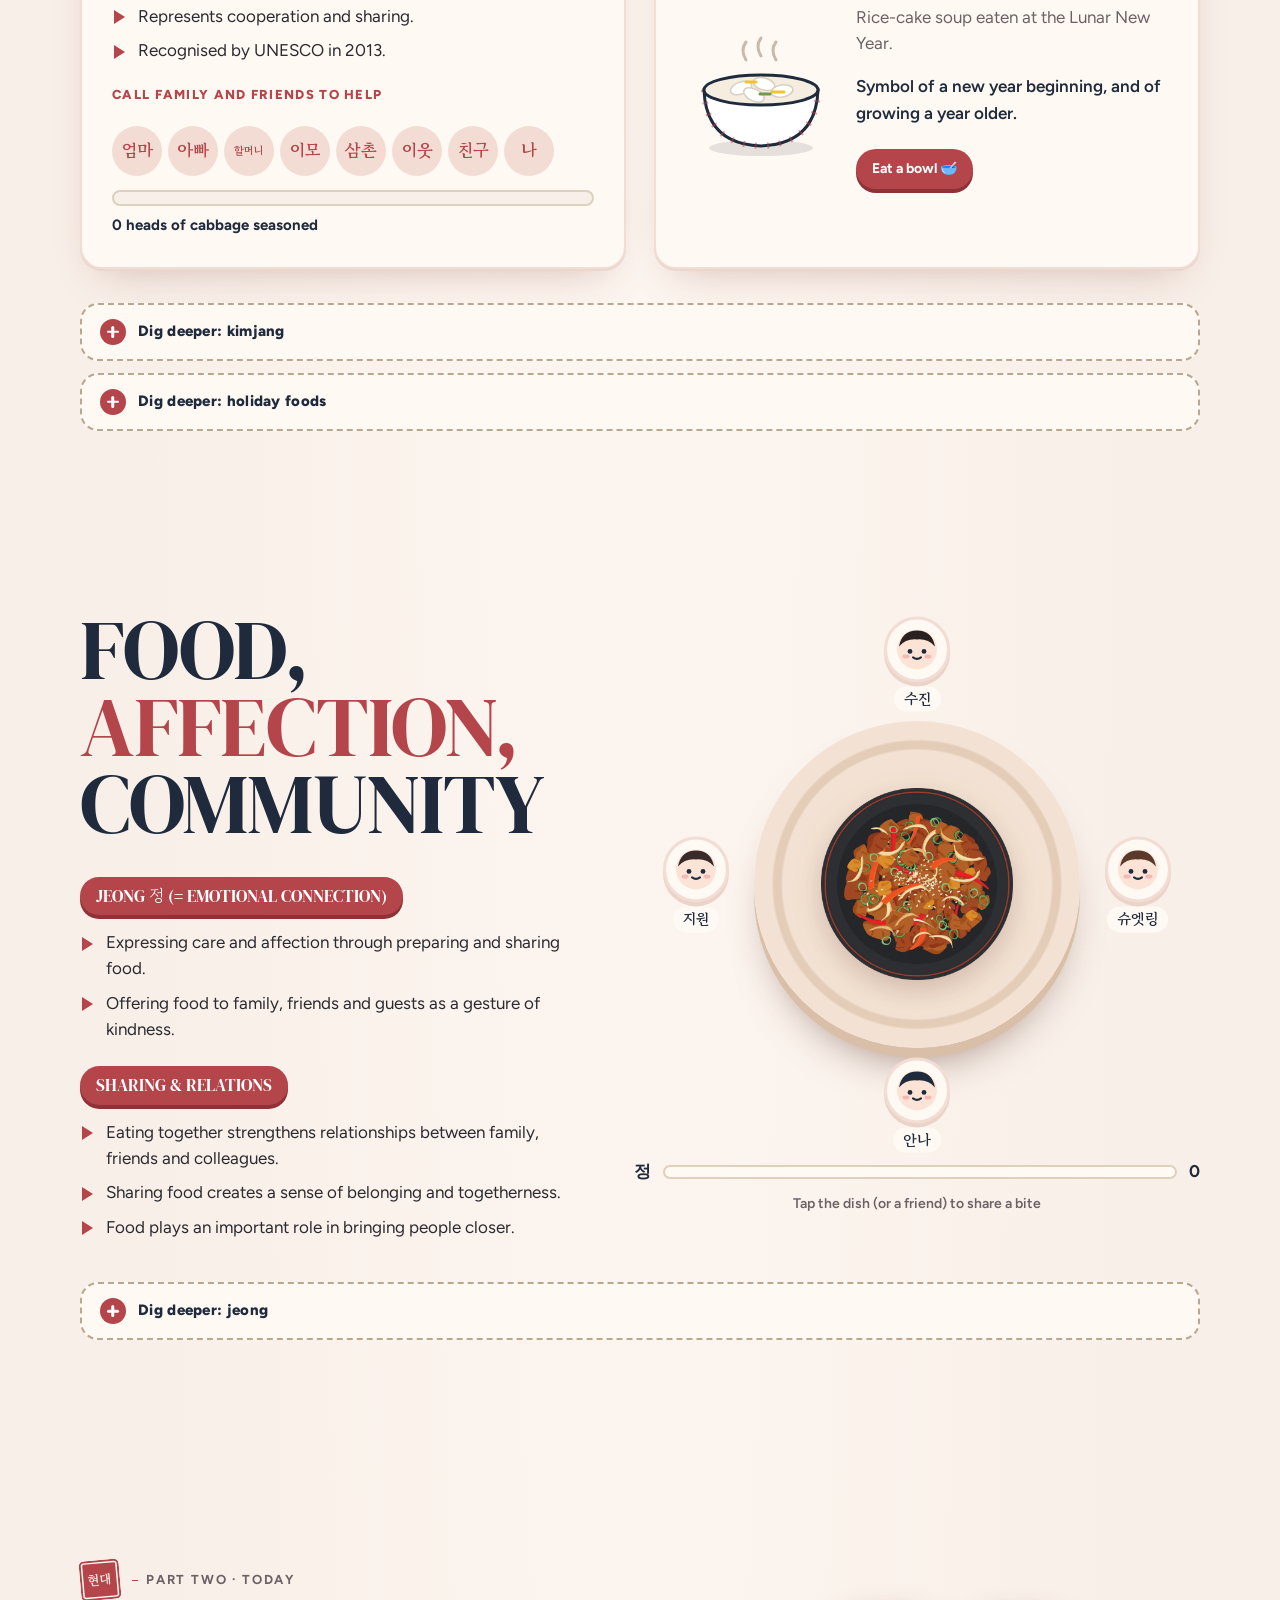
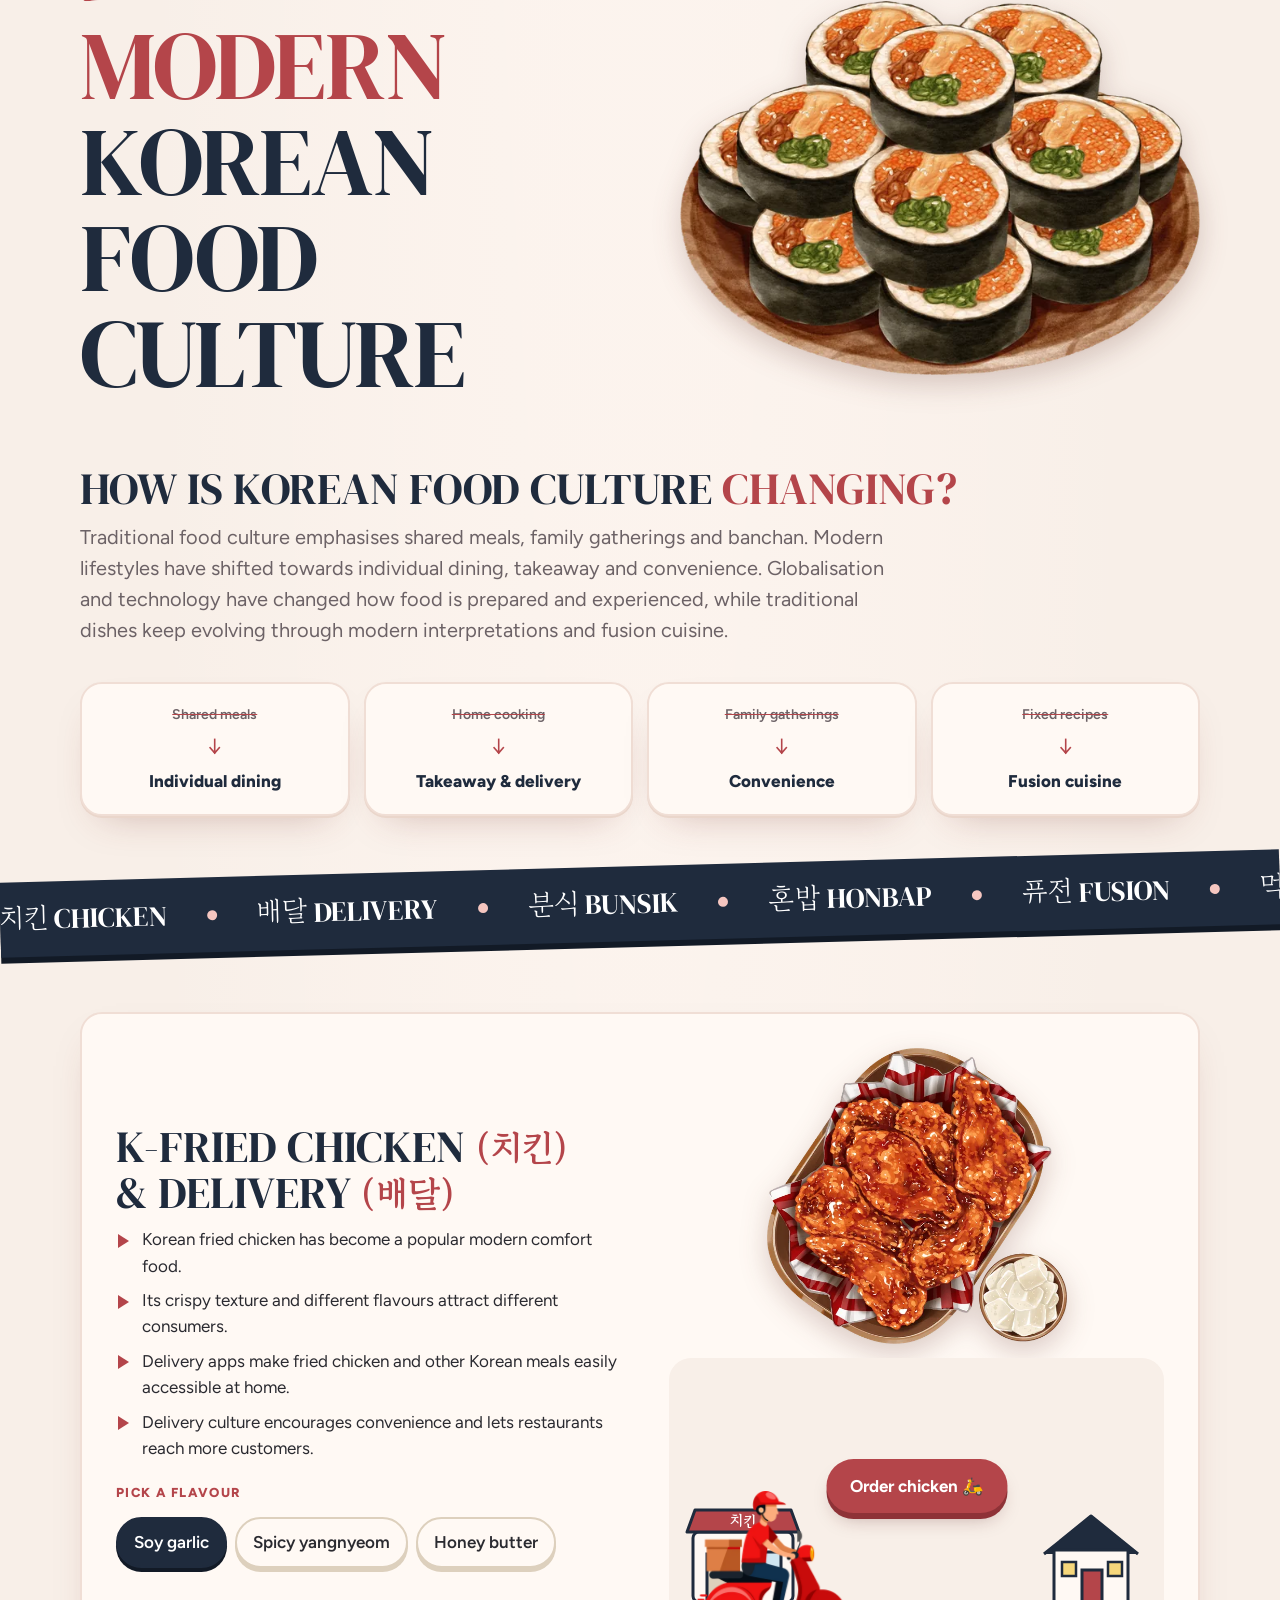
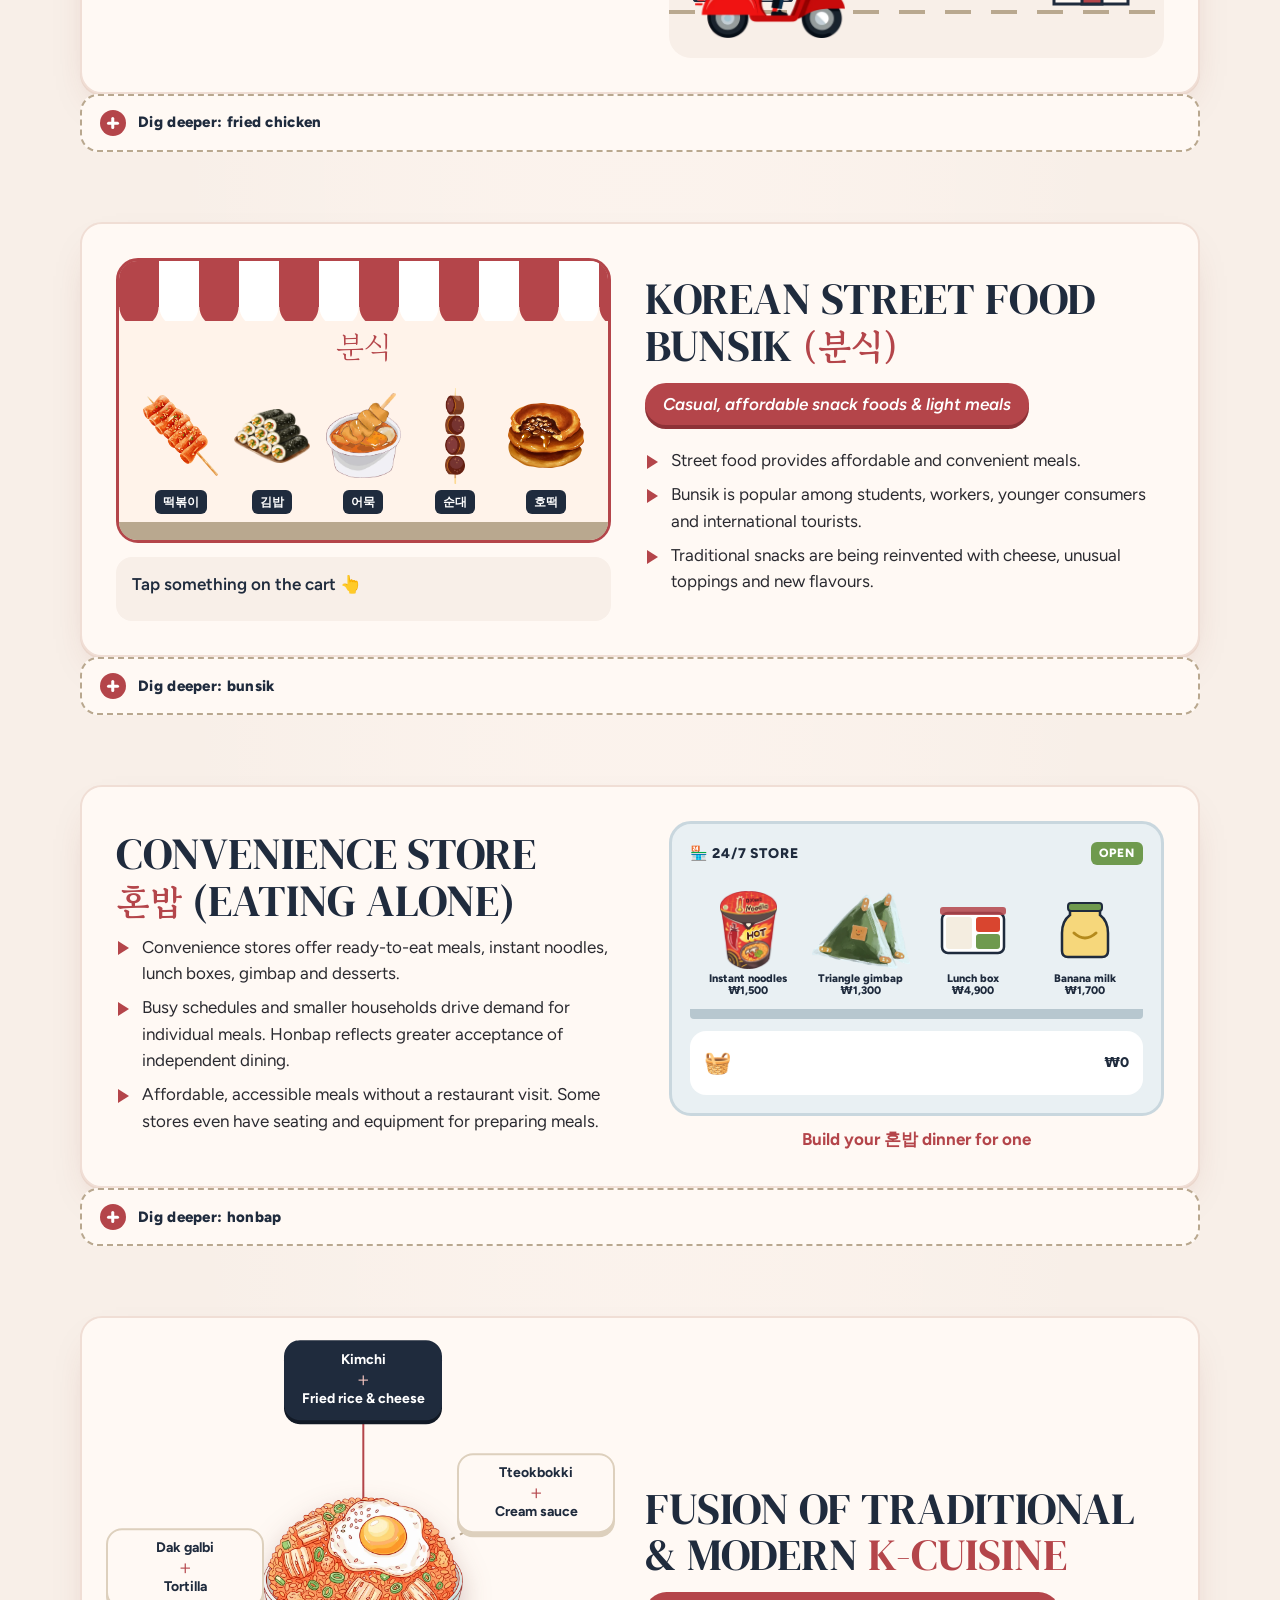
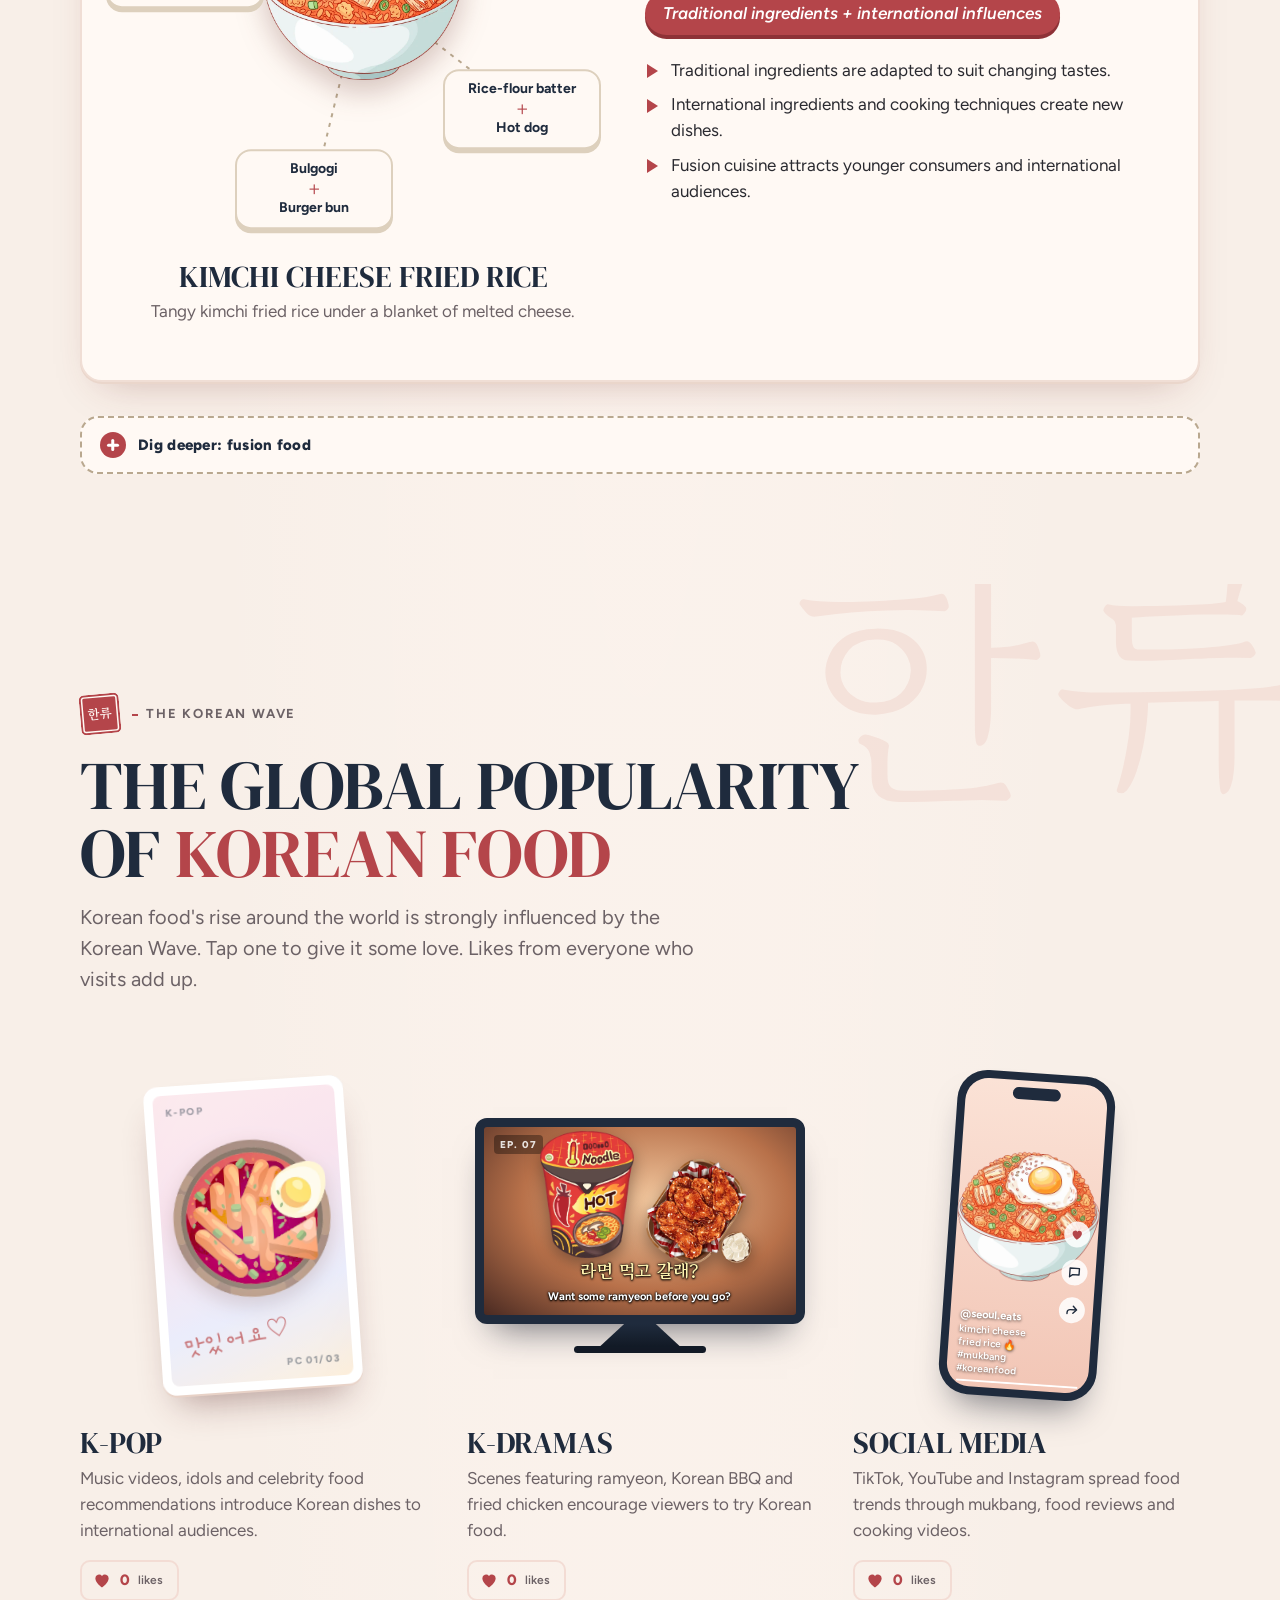
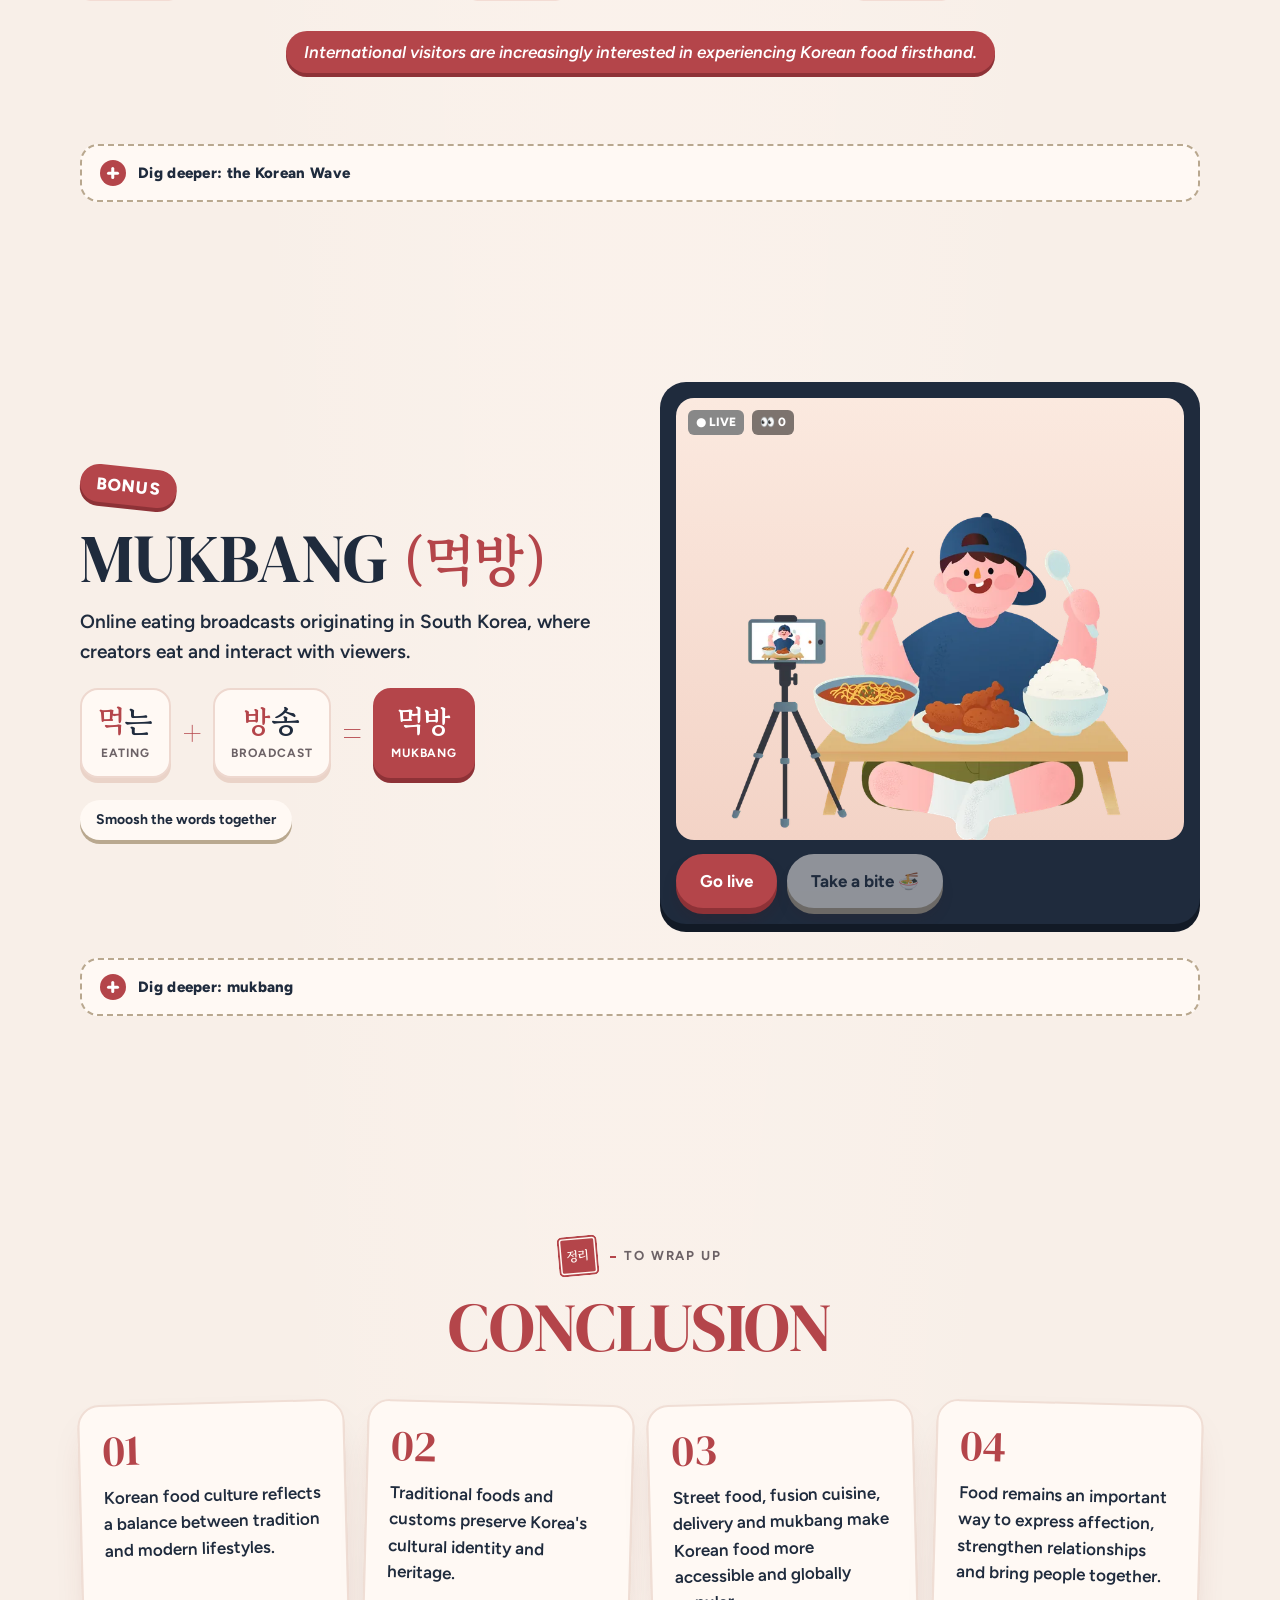
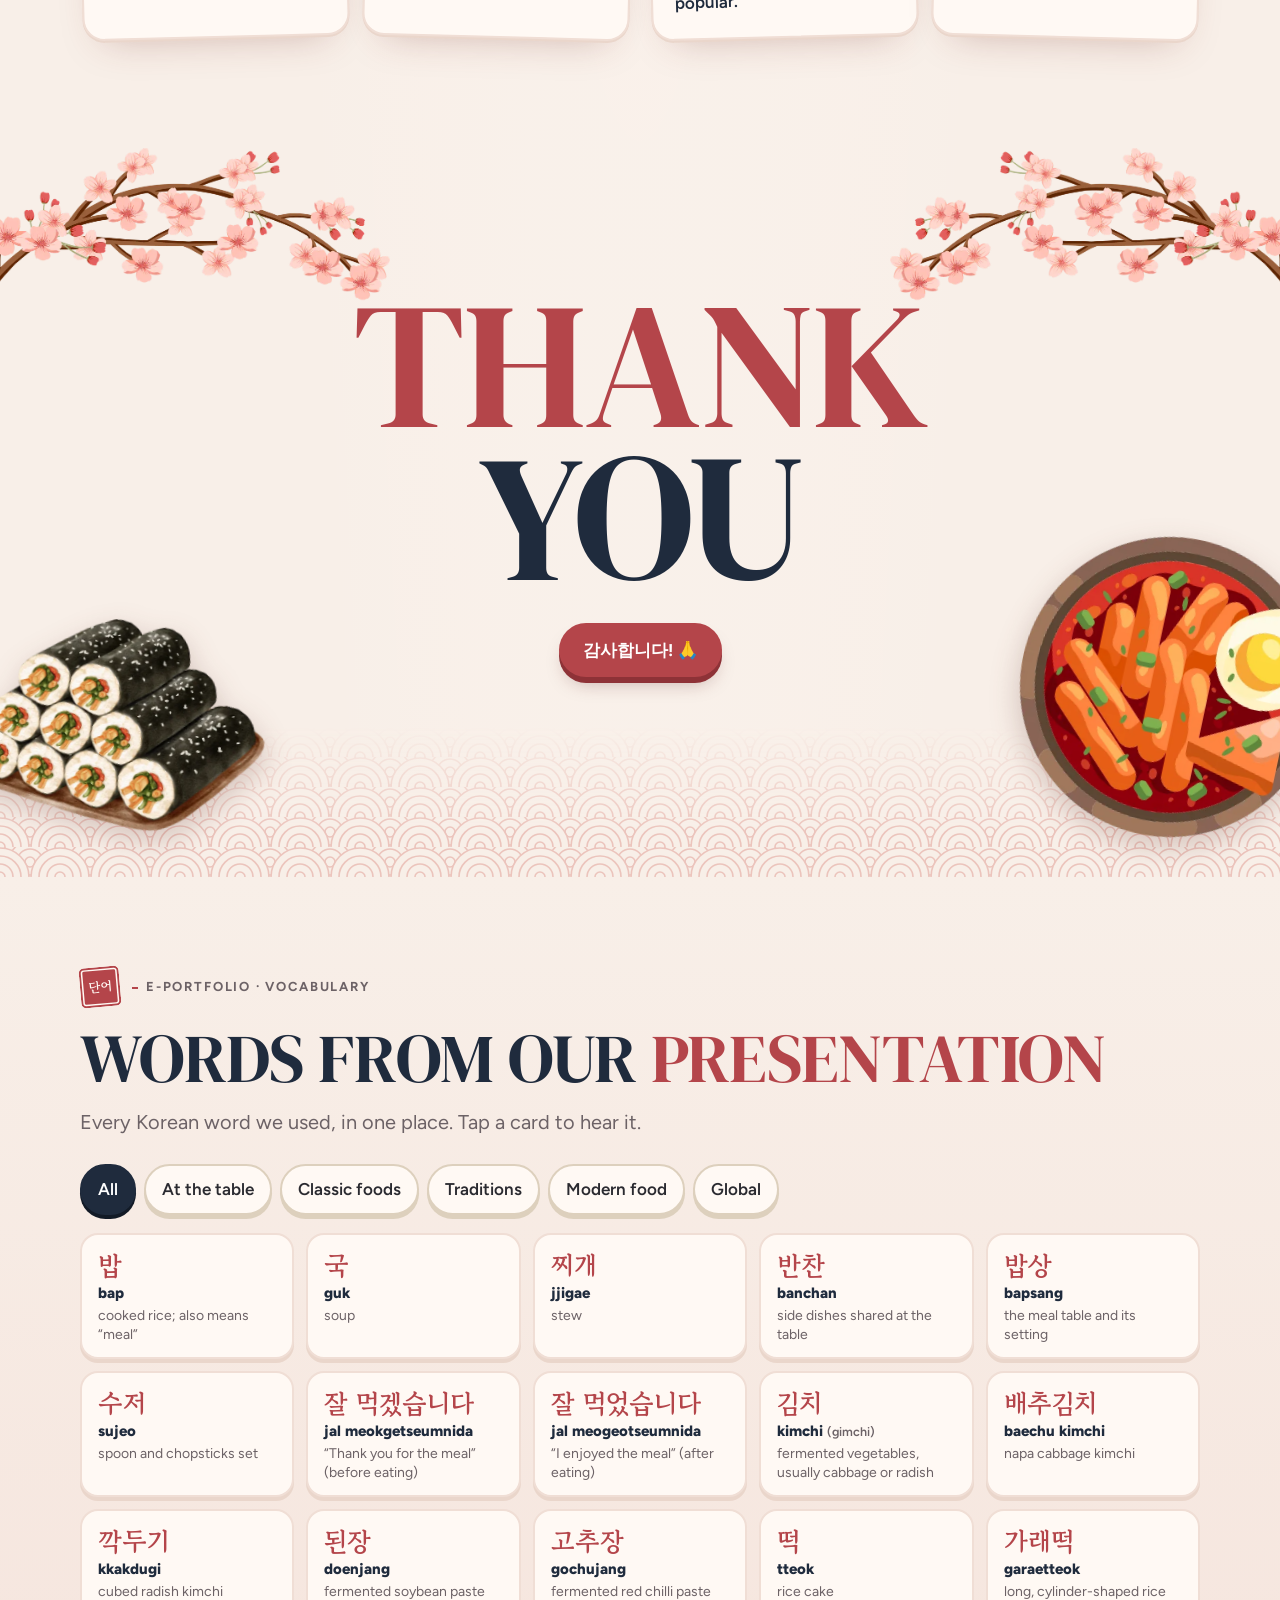
==== commit bf14446e: "Cite Taste Korean Food for tteok; keep 10 references" ====
--- a/index.html
+++ b/index.html
@@ -986,7 +986,7 @@
   </div>
 
 
-<div class="wrap more-wrap"><details class="more reveal"><summary><span class="plus" aria-hidden="true"></span>Dig deeper: the Korean table</summary><div class="more-body"><ul class="tri"><li>The everyday table is called <b>bapsang (밥상)</b>. Meals are named by how many banchan come with them: 3, 5, 7, 9 or 12 <i>cheop</i>. The 12-cheop table was for royalty.</li><li>Placement: the rice sits to the left of the soup, with the spoon and chopsticks beside the soup. Banchan go in the middle for everyone to share.</li><li><b>Sujeo (수저)</b> joins <i>sutgarak</i> (spoon) and <i>jeotgarak</i> (chopsticks). Never stand chopsticks upright in rice: it looks like food offered to ancestors.</li></ul><p class="src">Source: <a href="#ref-2">[2]</a></p></div></details></div>
+<div class="wrap more-wrap"><details class="more reveal"><summary><span class="plus" aria-hidden="true"></span>Dig deeper: the Korean table</summary><div class="more-body"><ul class="tri"><li>The everyday table is called <b>bapsang (밥상)</b>. Meals are named by how many banchan come with them: 3, 5, 7, 9 or 12 <i>cheop</i>. The 12-cheop table was for royalty.</li><li>Placement: the rice sits to the left of the soup, with the spoon and chopsticks beside the soup. Banchan go in the middle for everyone to share.</li><li><b>Sujeo (수저)</b> joins <i>sutgarak</i> (spoon) and <i>jeotgarak</i> (chopsticks). Never stand chopsticks upright in rice: it looks like food offered to ancestors.</li></ul><p class="src">Source: <a href="#ref-1">[1]</a></p></div></details></div>
 
 </section>
 
@@ -1056,7 +1056,7 @@
   </div>
 
 
-<div class="wrap more-wrap"><details class="more reveal"><summary><span class="plus" aria-hidden="true"></span>Dig deeper: the history of metal chopsticks</summary><div class="more-body"><ul class="tri"><li>Metal chopsticks were found in the tomb of King Muryeong of Baekje, who died in 523.</li><li>Silver only reacts to some poisons, so historians doubt that poison detection was the main reason metal tableware caught on.</li><li>Flat chopsticks were easy to make by cutting sheet metal. In the Joseon period, brass became the everyday metal for most households.</li></ul><p class="src">Source: <a href="#ref-3">[3]</a></p></div></details></div>
+<div class="wrap more-wrap"><details class="more reveal"><summary><span class="plus" aria-hidden="true"></span>Dig deeper: the history of metal chopsticks</summary><div class="more-body"><ul class="tri"><li>Metal chopsticks were found in the tomb of King Muryeong of Baekje, who died in 523.</li><li>Silver only reacts to some poisons, so historians doubt that poison detection was the main reason metal tableware caught on.</li><li>Flat chopsticks were easy to make by cutting sheet metal. In the Joseon period, brass became the everyday metal for most households.</li></ul><p class="src">Source: <a href="#ref-2">[2]</a></p></div></details></div>
 
 </section>
 
@@ -1117,7 +1117,7 @@
   </div>
 
 
-<div class="wrap more-wrap"><details class="more reveal"><summary><span class="plus" aria-hidden="true"></span>Dig deeper: more table manners</summary><div class="more-body"><ul class="tri"><li>If pouring with both hands is awkward, support your pouring arm by placing your other hand under the elbow.</li><li>Receive things from elders with both hands too.</li><li>It is more polite to lean over the table than to lift your rice or soup bowl to your mouth.</li></ul><p class="src">Source: <a href="#ref-4">[4]</a></p></div></details></div>
+<div class="wrap more-wrap"><details class="more reveal"><summary><span class="plus" aria-hidden="true"></span>Dig deeper: more table manners</summary><div class="more-body"><ul class="tri"><li>If pouring with both hands is awkward, support your pouring arm by placing your other hand under the elbow.</li><li>Receive things from elders with both hands too.</li><li>It is more polite to lean over the table than to lift your rice or soup bowl to your mouth.</li></ul><p class="src">Source: <a href="#ref-3">[3]</a></p></div></details></div>
 
 </section>
 
@@ -1247,7 +1247,7 @@
   </div>
 
 
-<div class="wrap more-wrap"><details class="more reveal"><summary><span class="plus" aria-hidden="true"></span>Dig deeper: kimchi</summary><div class="more-body"><ul class="tri"><li>Kimchi is part of nearly every Korean meal, across classes and regions.</li><li>Each family’s kimchi methods and ingredients are treated as family heritage, traditionally passed from mother-in-law to daughter-in-law.</li></ul><p class="src">Source: <a href="#ref-5">[5]</a></p></div></details><details class="more reveal"><summary><span class="plus" aria-hidden="true"></span>Dig deeper: tteok</summary><div class="more-body"><ul class="tri"><li>Tteok is made from regular rice (<i>mepssal</i>) or glutinous rice (<i>chapssal</i>), sometimes mixed.</li><li>Different tteok are made for holidays, weddings and ancestral rites.</li><li>Garaetteok is made from non-glutinous rice flour; injeolmi is pounded glutinous rice coated in bean powder.</li></ul></div></details><details class="more reveal"><summary><span class="plus" aria-hidden="true"></span>Dig deeper: bibimbap</summary><div class="more-body"><ul class="tri"><li><i>Bibim</i> means mixing and <i>bap</i> means cooked rice.</li><li>The vegetables are usually <i>namul</i> (seasoned vegetables). Dolsot bibimbap is served sizzling in a hot stone bowl.</li></ul></div></details><details class="more reveal"><summary><span class="plus" aria-hidden="true"></span>Dig deeper: yakgwa</summary><div class="more-body"><ul class="tri"><li>Koreans have made yakgwa for more than a thousand years. In the Silla period it was reserved for Buddhist ceremonies.</li><li>The dough also includes ginger juice and rice wine. It is fried at a low temperature, then soaked in honey syrup.</li></ul><p class="src">Source: <a href="#ref-6">[6]</a></p></div></details></div>
+<div class="wrap more-wrap"><details class="more reveal"><summary><span class="plus" aria-hidden="true"></span>Dig deeper: kimchi</summary><div class="more-body"><ul class="tri"><li>Kimchi is part of nearly every Korean meal, across classes and regions.</li><li>Each family’s kimchi methods and ingredients are treated as family heritage, traditionally passed from mother-in-law to daughter-in-law.</li></ul><p class="src">Source: <a href="#ref-4">[4]</a></p></div></details><details class="more reveal"><summary><span class="plus" aria-hidden="true"></span>Dig deeper: tteok</summary><div class="more-body"><ul class="tri"><li>Tteok is made from regular rice (<i>mepssal</i>) or glutinous rice (<i>chapssal</i>), sometimes mixed.</li><li>Different tteok are made for holidays, weddings and ancestral rites.</li><li>Garaetteok is made from non-glutinous rice flour; injeolmi is pounded glutinous rice coated in bean powder.</li></ul><p class="src">Source: <a href="#ref-5">[5]</a></p></div></details><details class="more reveal"><summary><span class="plus" aria-hidden="true"></span>Dig deeper: bibimbap</summary><div class="more-body"><ul class="tri"><li><i>Bibim</i> means mixing and <i>bap</i> means cooked rice.</li><li>The vegetables are usually <i>namul</i> (seasoned vegetables). Dolsot bibimbap is served sizzling in a hot stone bowl.</li></ul></div></details><details class="more reveal"><summary><span class="plus" aria-hidden="true"></span>Dig deeper: yakgwa</summary><div class="more-body"><ul class="tri"><li>Koreans have made yakgwa for more than a thousand years. In the Silla period it was reserved for Buddhist ceremonies.</li><li>The dough also includes ginger juice and rice wine. It is fried at a low temperature, then soaked in honey syrup.</li></ul><p class="src">Source: <a href="#ref-6">[6]</a></p></div></details></div>
 
 </section>
 
@@ -1316,7 +1316,7 @@
   </div>
 
 
-<div class="wrap more-wrap"><details class="more reveal"><summary><span class="plus" aria-hidden="true"></span>Dig deeper: kimjang</summary><div class="more-body"><ul class="tri"><li>Late autumn is kimjang season: communities make large amounts of kimchi so every household has enough for the winter.</li><li>UNESCO added kimjang to its list in December 2013, at a committee session in Baku, Azerbaijan.</li></ul><p class="src">Source: <a href="#ref-5">[5]</a></p></div></details><details class="more reveal"><summary><span class="plus" aria-hidden="true"></span>Dig deeper: holiday foods</summary><div class="more-body"><ul class="tri"><li>In tteokguk, the long white rice cake stands for long life and purity; sliced into coin shapes, it stands for wealth in the new year.</li><li>Songpyeon means “pine tteok”: it was steamed on pine needles, which stopped it sticking and added a fresh scent.</li></ul><p class="src">Source: <a href="#ref-7">[7]</a></p></div></details></div>
+<div class="wrap more-wrap"><details class="more reveal"><summary><span class="plus" aria-hidden="true"></span>Dig deeper: kimjang</summary><div class="more-body"><ul class="tri"><li>Late autumn is kimjang season: communities make large amounts of kimchi so every household has enough for the winter.</li><li>UNESCO added kimjang to its list in December 2013, at a committee session in Baku, Azerbaijan.</li></ul><p class="src">Source: <a href="#ref-4">[4]</a></p></div></details><details class="more reveal"><summary><span class="plus" aria-hidden="true"></span>Dig deeper: holiday foods</summary><div class="more-body"><ul class="tri"><li>In tteokguk, the long white rice cake stands for long life and purity; sliced into coin shapes, it stands for wealth in the new year.</li><li>Songpyeon means “pine tteok”: it was steamed on pine needles, which stopped it sticking and added a fresh scent.</li></ul><p class="src">Source: <a href="#ref-7">[7]</a></p></div></details></div>
 
 </section>
 
@@ -1703,7 +1703,7 @@
       <h2><em>References</em></h2>
       <p class="lede">Sources for the facts on this site. Numbers in the “Dig deeper” boxes point here. Websites accessed November 2026.</p>
     </div>
-    <ol class="refs reveal"><li id="ref-1"><span class="who">T1 Group A.</span> Korean Food Culture: presentation slides (2026). Our own research and slides. <a href="#slides">See “Our slides” above</a></li><li id="ref-2"><span class="who">Maangchi.</span> Korean table setting. <a href="https://www.maangchi.com/blog/korean-table-setting" target="_blank" rel="noopener">www.maangchi.com/blog/korean-table-setting</a></li><li id="ref-3"><span class="who">Korea JoongAng Daily.</span> Flat, frustrating and now famous: The history of Korea’s metal chopsticks. <a href="https://www.koreajoongangdaily.com/kjd-special/why-flat-frustrating-and-now-famous-the-history-of-koreas-metal-chopsticks/12031557" target="_blank" rel="noopener">www.koreajoongangdaily.com/kjd-special/why-flat-frustrating-and-now-famous-the-history-of-koreas-metal-chopsticks/12031557</a></li><li id="ref-4"><span class="who">Embassy of the Republic of Korea (MOFA).</span> Korean etiquette and manners. <a href="https://overseas.mofa.go.kr/no-en/brd/m_21237/view.do?seq=111" target="_blank" rel="noopener">overseas.mofa.go.kr/no-en/brd/m_21237/view.do?seq=111</a></li><li id="ref-5"><span class="who">UNESCO.</span> Kimjang, making and sharing kimchi in the Republic of Korea. Intangible Cultural Heritage list, inscribed 2013. <a href="https://ich.unesco.org/en/RL/kimjang-making-and-sharing-kimchi-in-the-republic-of-korea-00881" target="_blank" rel="noopener">ich.unesco.org/en/RL/kimjang-making-and-sharing-kimchi-in-the-republic-of-korea-00881</a></li><li id="ref-6"><span class="who">Tasting Table.</span> The sweet and chewy Korean cookies made for special celebrations. <a href="https://tastingtable.com/1193375/the-sweet-and-chewy-korean-cookies-made-for-special-celebrations" target="_blank" rel="noopener">tastingtable.com/1193375/the-sweet-and-chewy-korean-cookies-made-for-special-celebrations</a></li><li id="ref-7"><span class="who">Michelin Guide.</span> Article on what goes into a bowl of tteokguk. <a href="https://guide.michelin.com/kr/en/article/features/whats-bowl-tteokguk" target="_blank" rel="noopener">guide.michelin.com/kr/en/article/features/whats-bowl-tteokguk</a></li><li id="ref-8"><span class="who">Lonely Planet.</span> A guide to the best street food in South Korea. <a href="https://www.lonelyplanet.com/articles/best-street-food-south-korea" target="_blank" rel="noopener">www.lonelyplanet.com/articles/best-street-food-south-korea</a></li><li id="ref-9"><span class="who">Korea Economic Institute of America (KEIA).</span> Table for one? How dining culture is changing in South Korea. <a href="https://keia.org/analysis/table-for-one-how-dining-culture-is-changing-in-south-korea/" target="_blank" rel="noopener">keia.org/analysis/table-for-one-how-dining-culture-is-changing-in-south-korea/</a></li><li id="ref-10"><span class="who">Daebak.</span> 5 Korean fusion cuisines to try, from tacos to carbonara. <a href="https://daebak.co/blogs/magazine/5-korean-fusion-cuisines-to-try" target="_blank" rel="noopener">daebak.co/blogs/magazine/5-korean-fusion-cuisines-to-try</a></li></ol>
+    <ol class="refs reveal"><li id="ref-1"><span class="who">Maangchi.</span> Korean table setting. <a href="https://www.maangchi.com/blog/korean-table-setting" target="_blank" rel="noopener">www.maangchi.com/blog/korean-table-setting</a></li><li id="ref-2"><span class="who">Korea JoongAng Daily.</span> Flat, frustrating and now famous: The history of Korea’s metal chopsticks. <a href="https://www.koreajoongangdaily.com/kjd-special/why-flat-frustrating-and-now-famous-the-history-of-koreas-metal-chopsticks/12031557" target="_blank" rel="noopener">www.koreajoongangdaily.com/kjd-special/why-flat-frustrating-and-now-famous-the-history-of-koreas-metal-chopsticks/12031557</a></li><li id="ref-3"><span class="who">Embassy of the Republic of Korea (MOFA).</span> Korean etiquette and manners. <a href="https://overseas.mofa.go.kr/no-en/brd/m_21237/view.do?seq=111" target="_blank" rel="noopener">overseas.mofa.go.kr/no-en/brd/m_21237/view.do?seq=111</a></li><li id="ref-4"><span class="who">UNESCO.</span> Kimjang, making and sharing kimchi in the Republic of Korea. Intangible Cultural Heritage list, inscribed 2013. <a href="https://ich.unesco.org/en/RL/kimjang-making-and-sharing-kimchi-in-the-republic-of-korea-00881" target="_blank" rel="noopener">ich.unesco.org/en/RL/kimjang-making-and-sharing-kimchi-in-the-republic-of-korea-00881</a></li><li id="ref-5"><span class="who">Taste Korean Food.</span> Korean rice cakes (tteok) explained: A complete guide to types, ingredients and cultural meaning. <a href="https://www.tastekoreanfood.com/ktrend/korean-rice-cakes-tteok-complete-guide-to-types-ingredients-cultural-meaning" target="_blank" rel="noopener">www.tastekoreanfood.com/ktrend/korean-rice-cakes-tteok-complete-guide-to-types-ingredients-cultural-meaning</a></li><li id="ref-6"><span class="who">Tasting Table.</span> The sweet and chewy Korean cookies made for special celebrations. <a href="https://tastingtable.com/1193375/the-sweet-and-chewy-korean-cookies-made-for-special-celebrations" target="_blank" rel="noopener">tastingtable.com/1193375/the-sweet-and-chewy-korean-cookies-made-for-special-celebrations</a></li><li id="ref-7"><span class="who">Michelin Guide.</span> Article on what goes into a bowl of tteokguk. <a href="https://guide.michelin.com/kr/en/article/features/whats-bowl-tteokguk" target="_blank" rel="noopener">guide.michelin.com/kr/en/article/features/whats-bowl-tteokguk</a></li><li id="ref-8"><span class="who">Lonely Planet.</span> A guide to the best street food in South Korea. <a href="https://www.lonelyplanet.com/articles/best-street-food-south-korea" target="_blank" rel="noopener">www.lonelyplanet.com/articles/best-street-food-south-korea</a></li><li id="ref-9"><span class="who">Korea Economic Institute of America (KEIA).</span> Table for one? How dining culture is changing in South Korea. <a href="https://keia.org/analysis/table-for-one-how-dining-culture-is-changing-in-south-korea/" target="_blank" rel="noopener">keia.org/analysis/table-for-one-how-dining-culture-is-changing-in-south-korea/</a></li><li id="ref-10"><span class="who">Daebak.</span> 5 Korean fusion cuisines to try, from tacos to carbonara. <a href="https://daebak.co/blogs/magazine/5-korean-fusion-cuisines-to-try" target="_blank" rel="noopener">daebak.co/blogs/magazine/5-korean-fusion-cuisines-to-try</a></li></ol>
   </div>
 </section>
 <footer>Korean Food Culture · T1 Group A · 수진 · 슈엣링 · 안나 · 지원</footer>
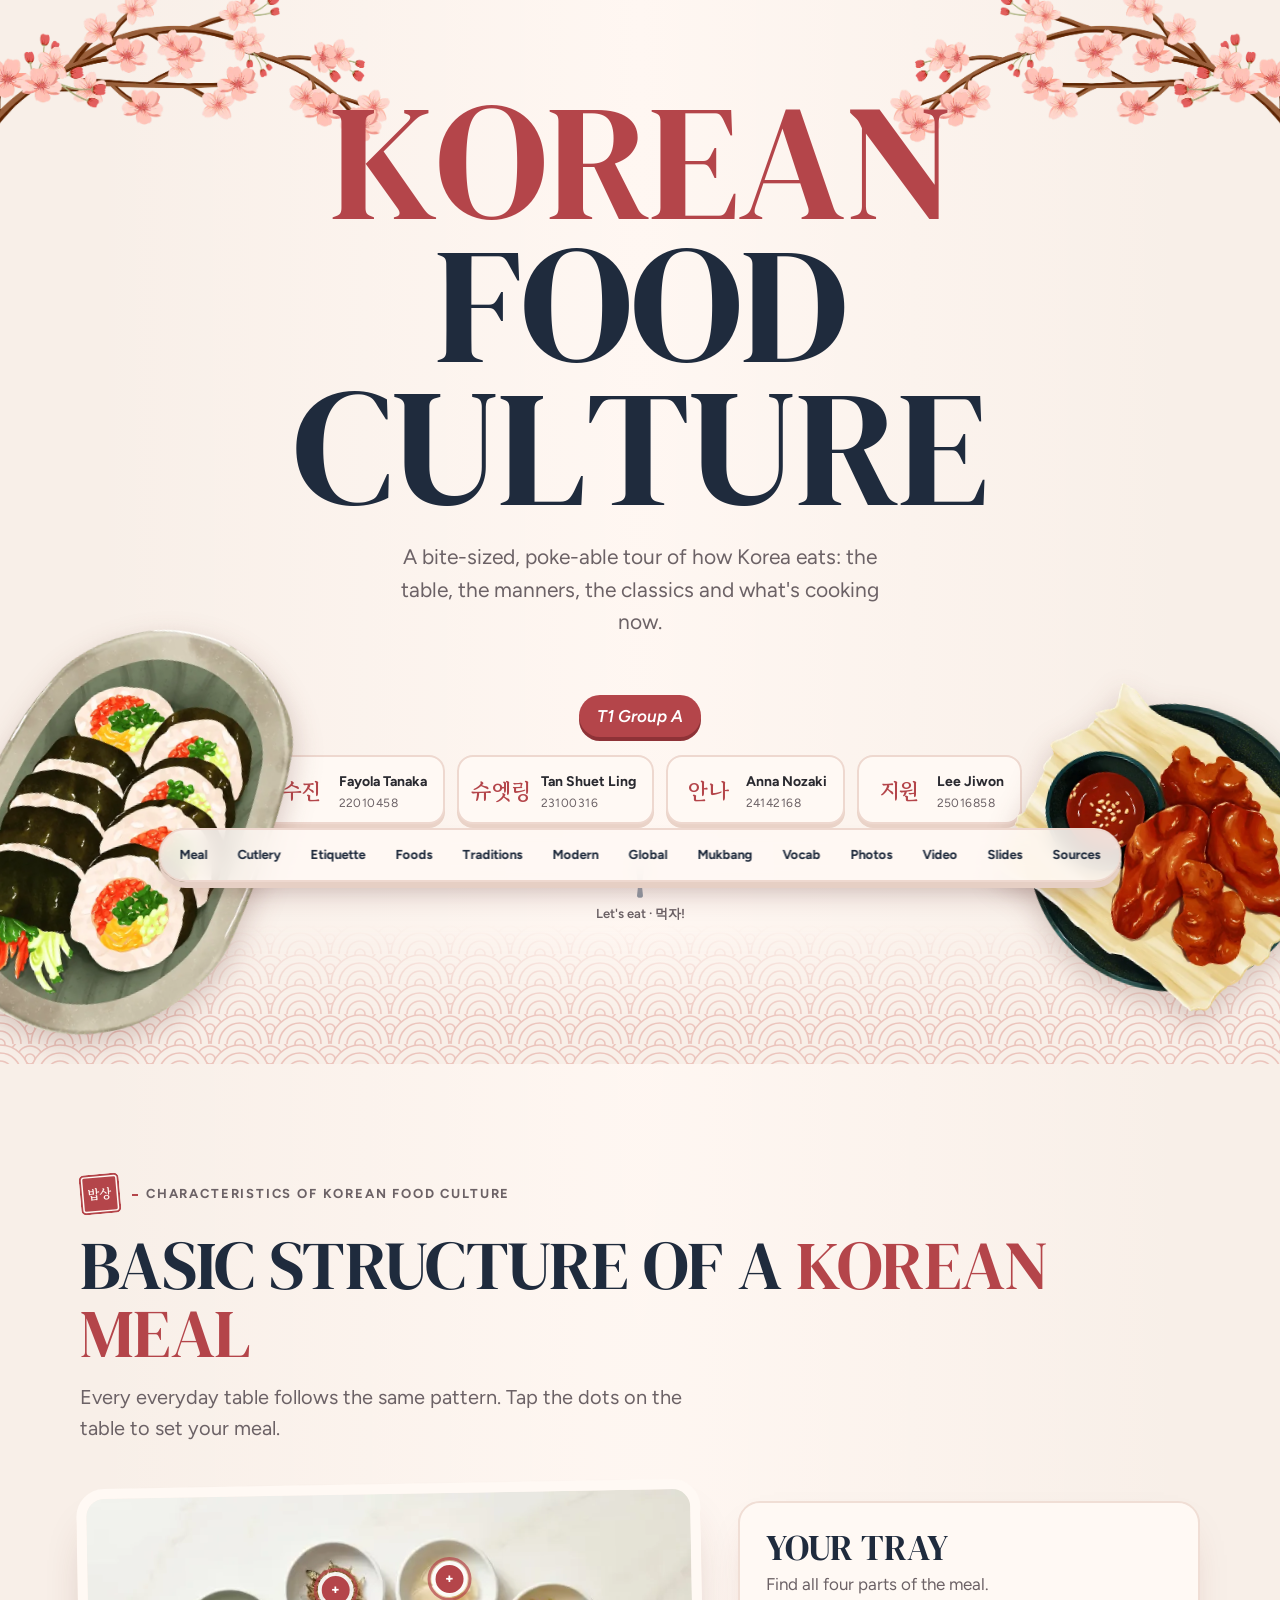
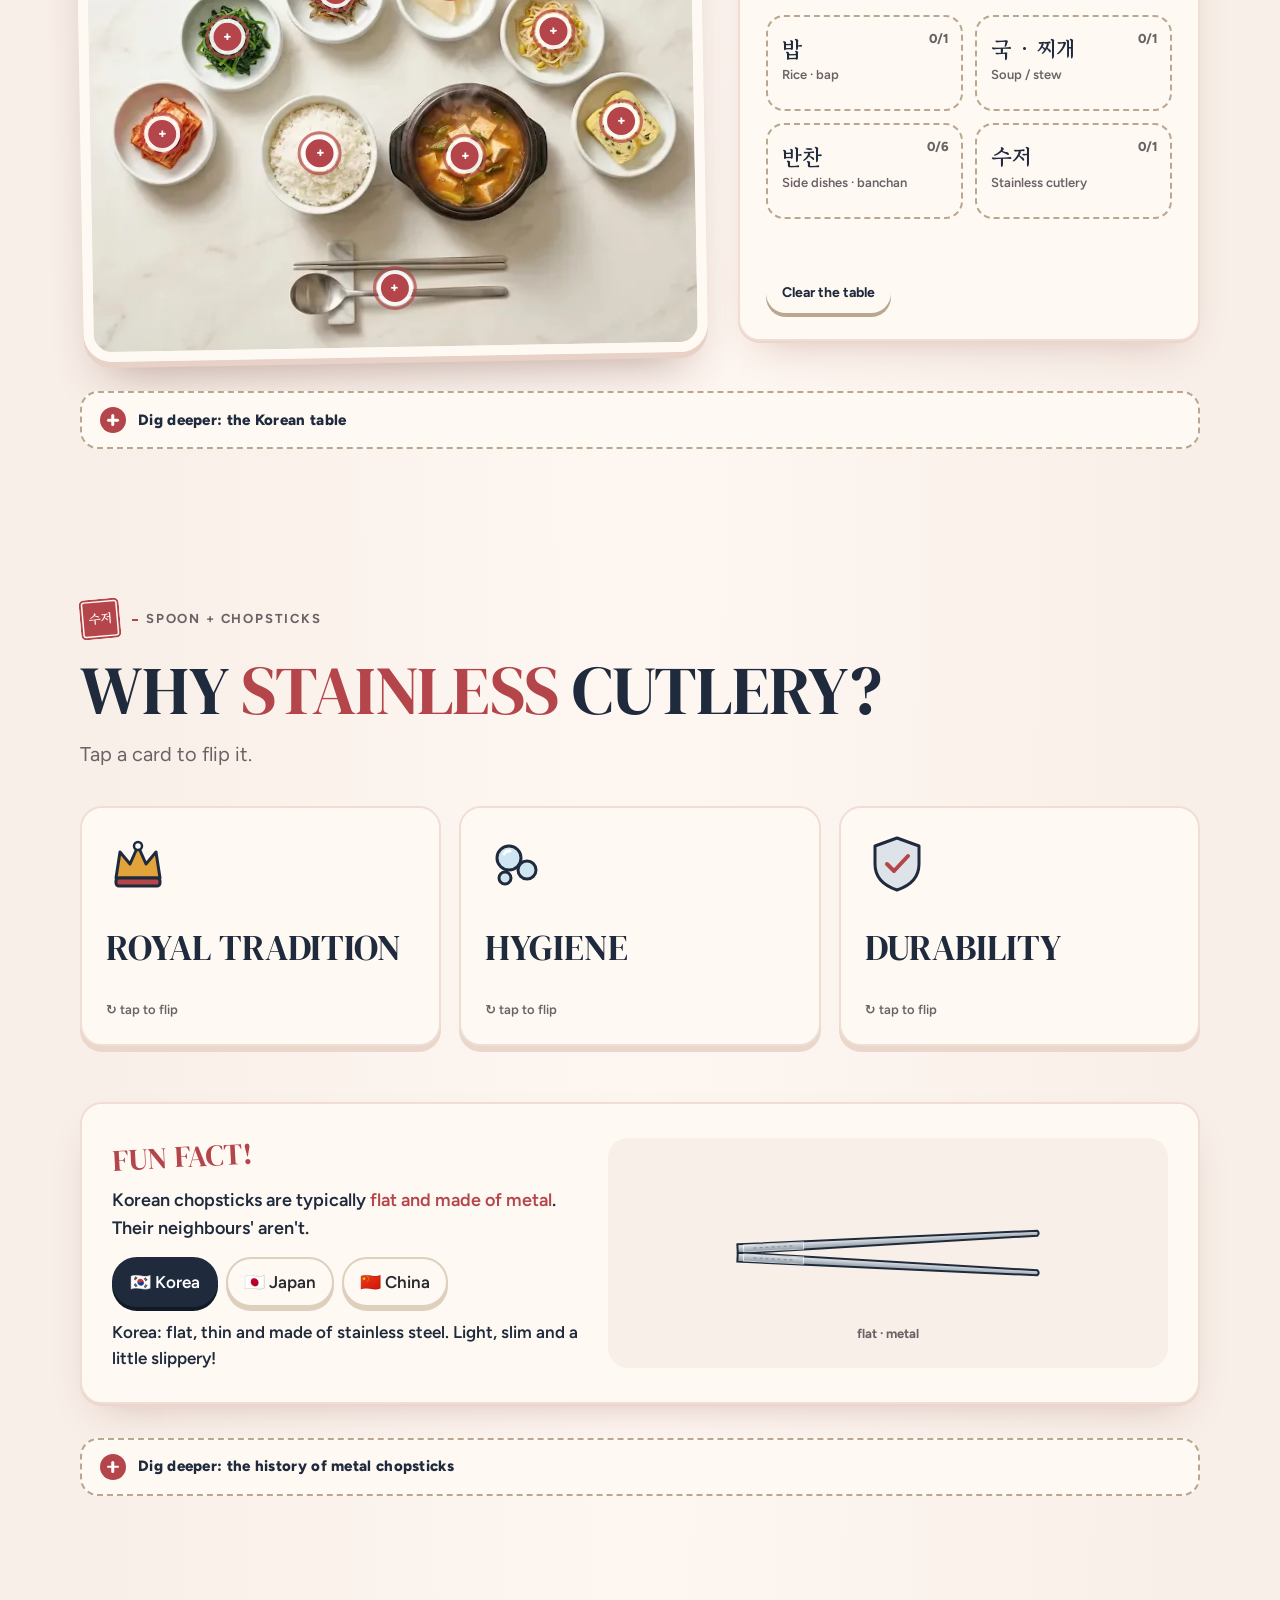
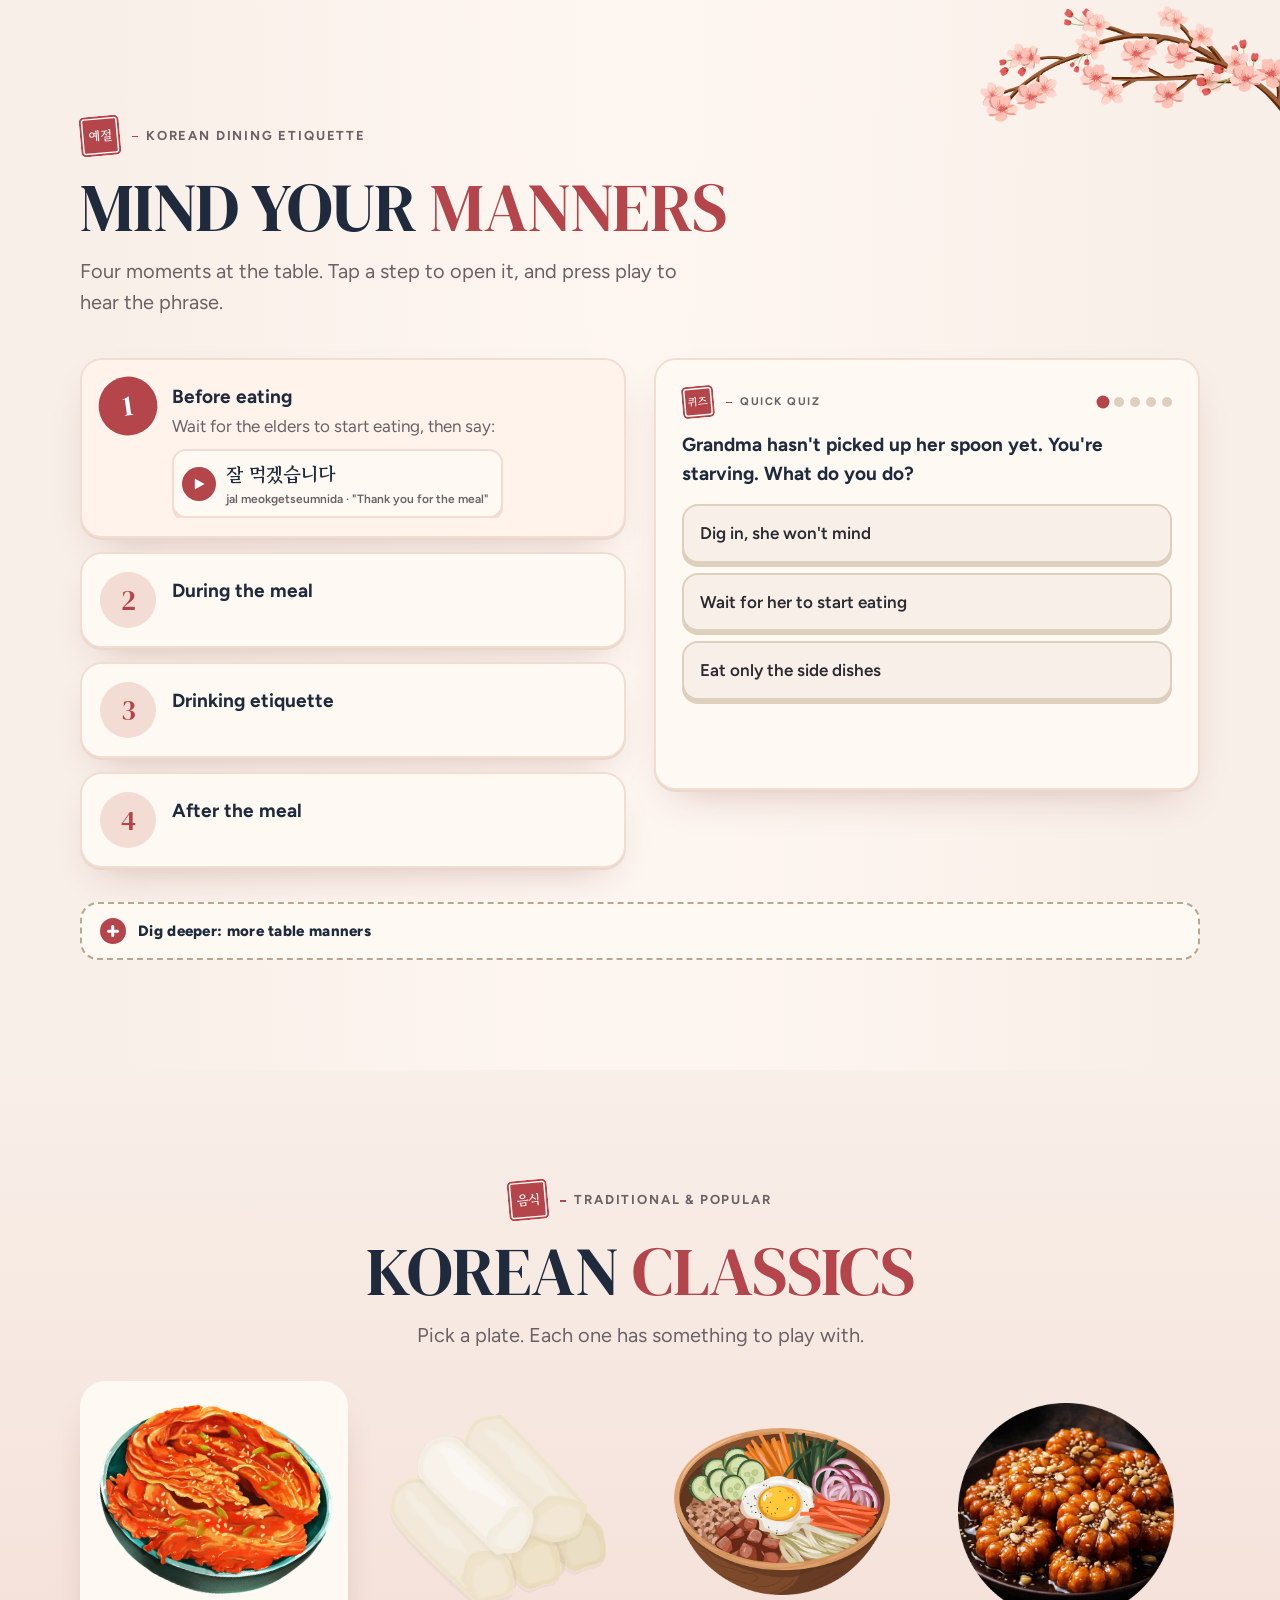
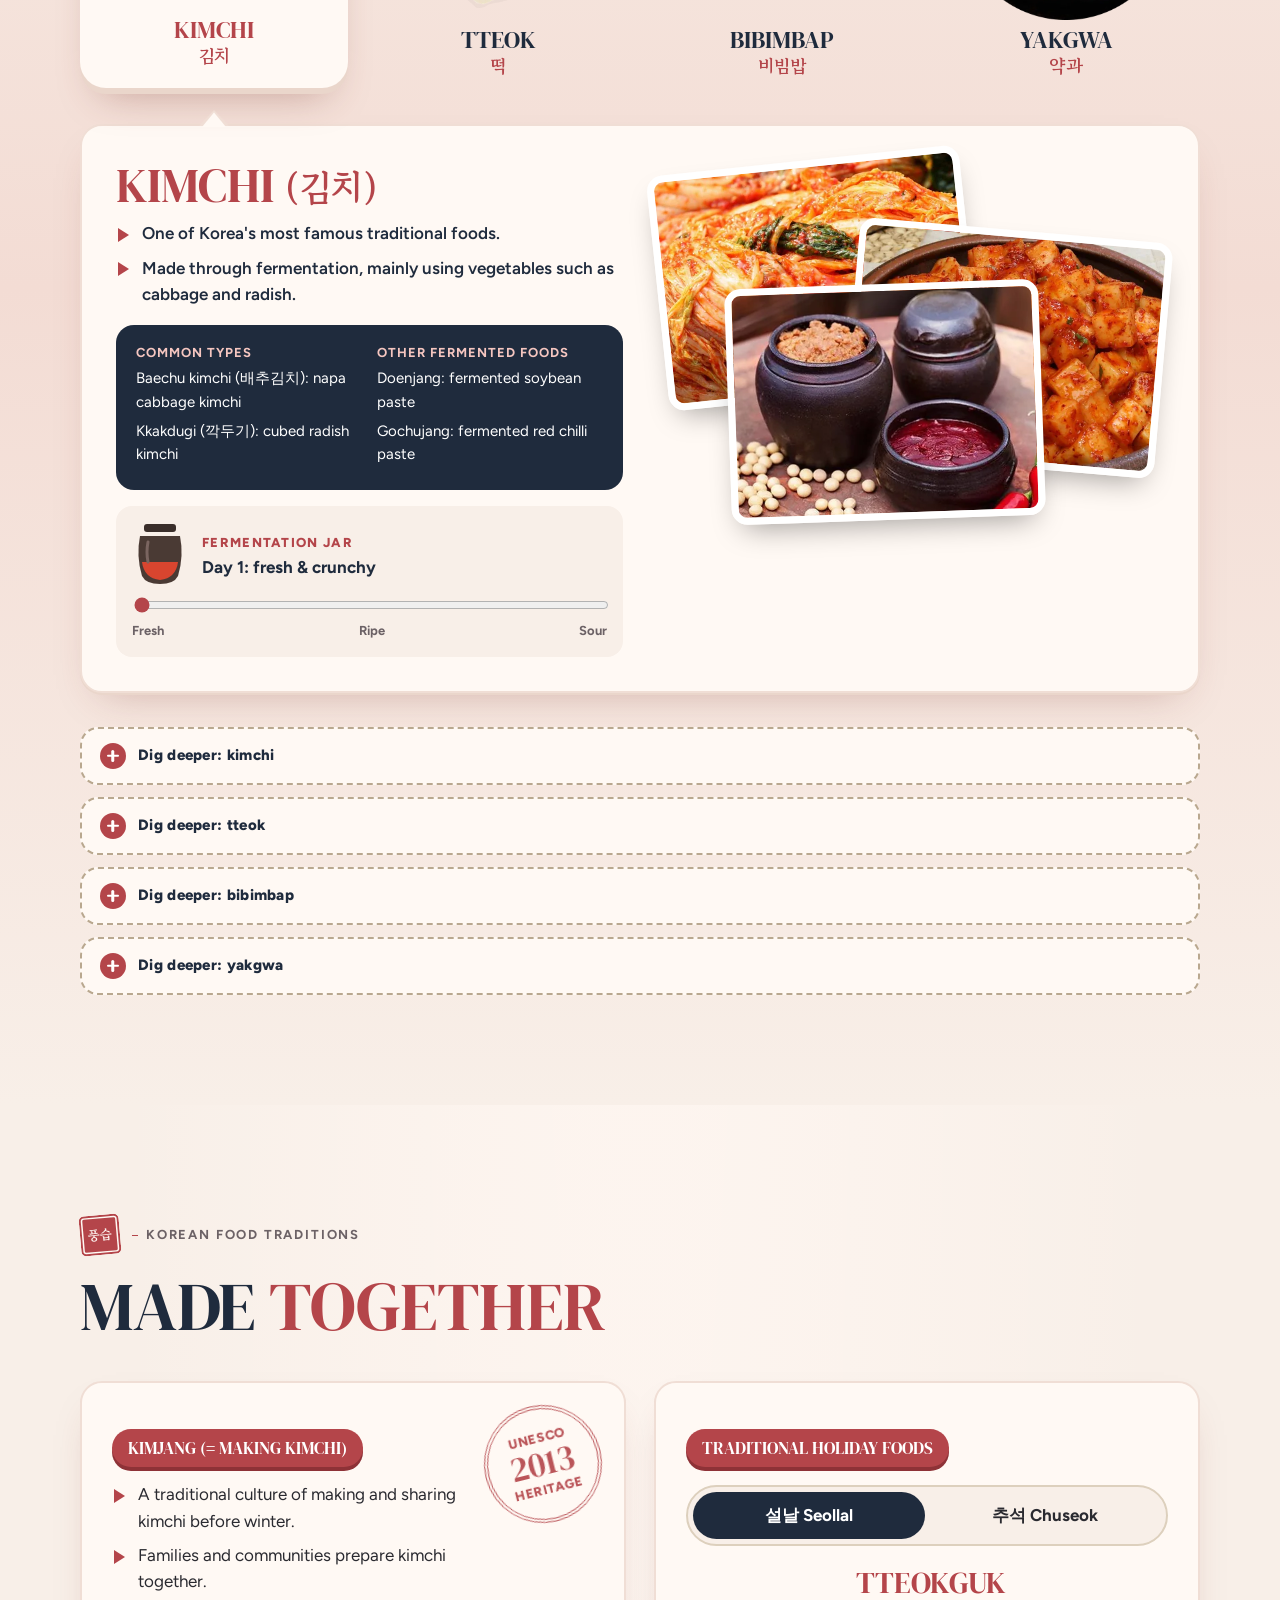
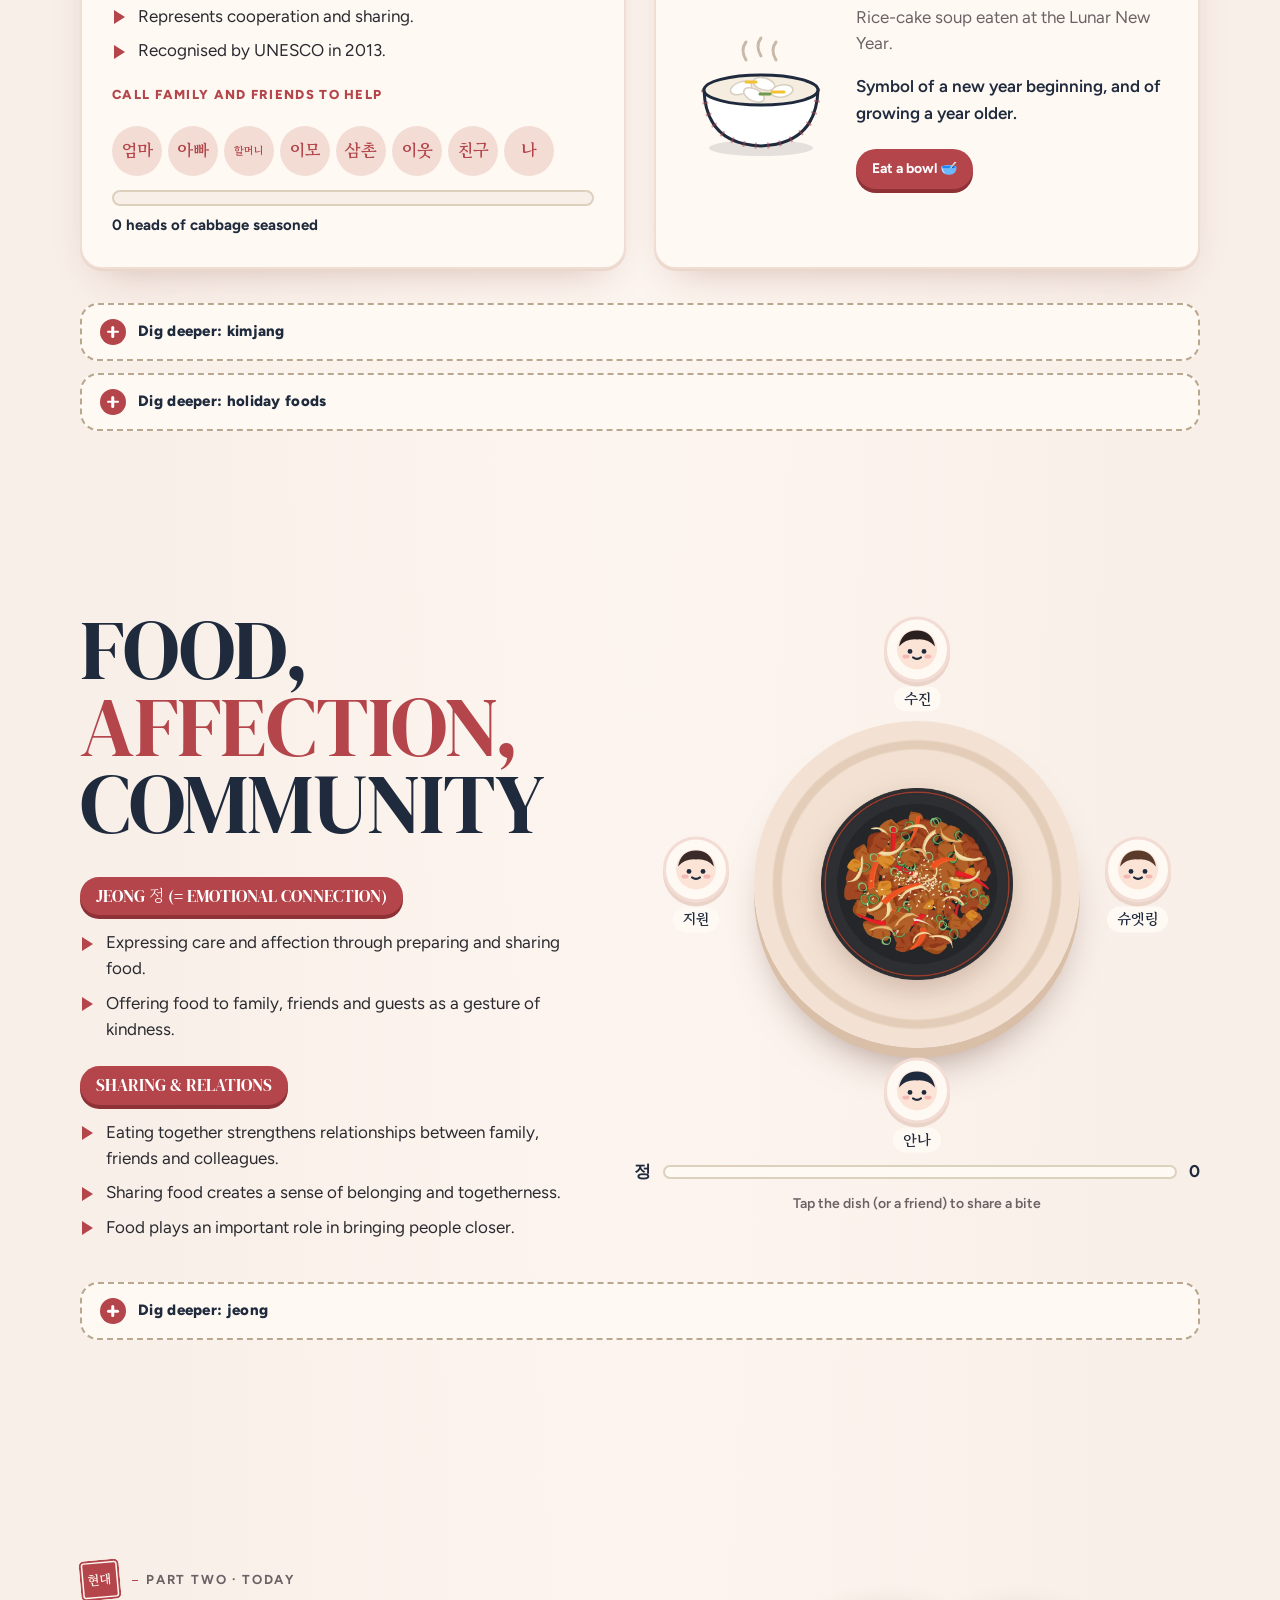
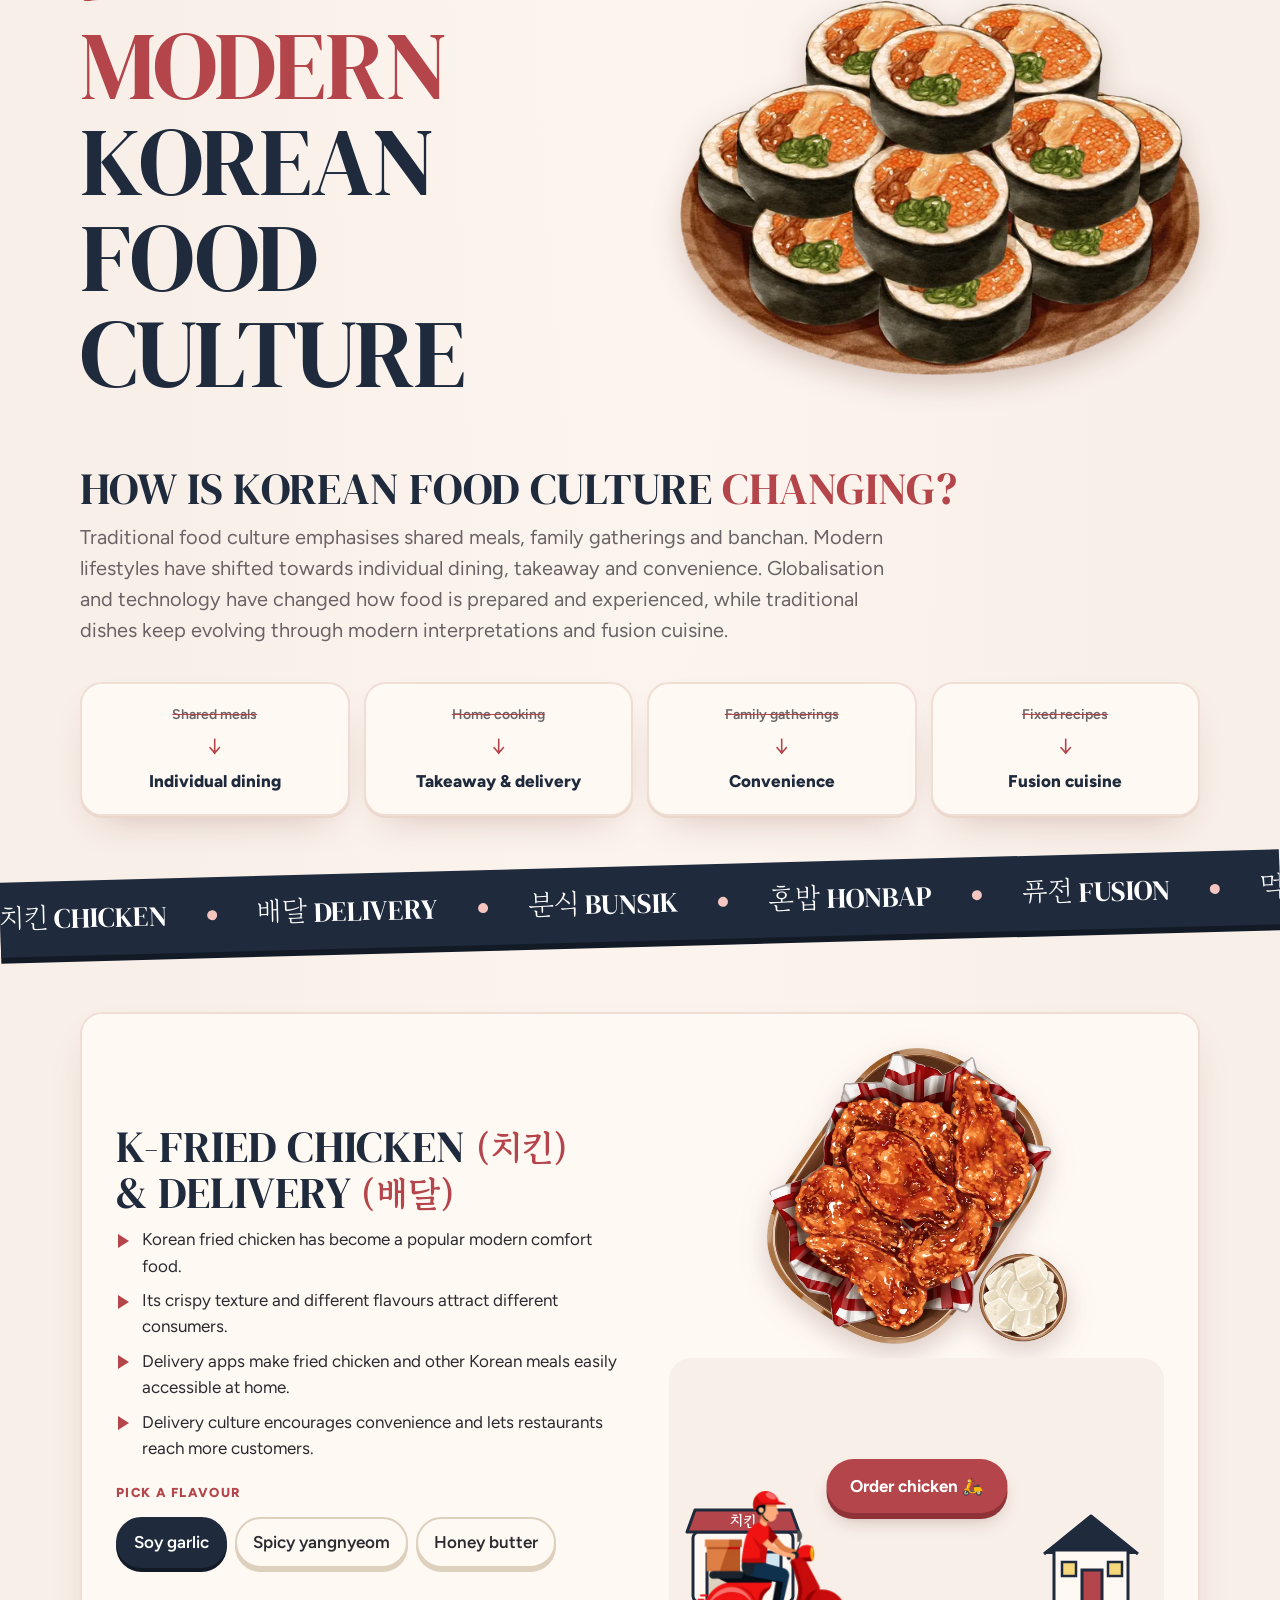
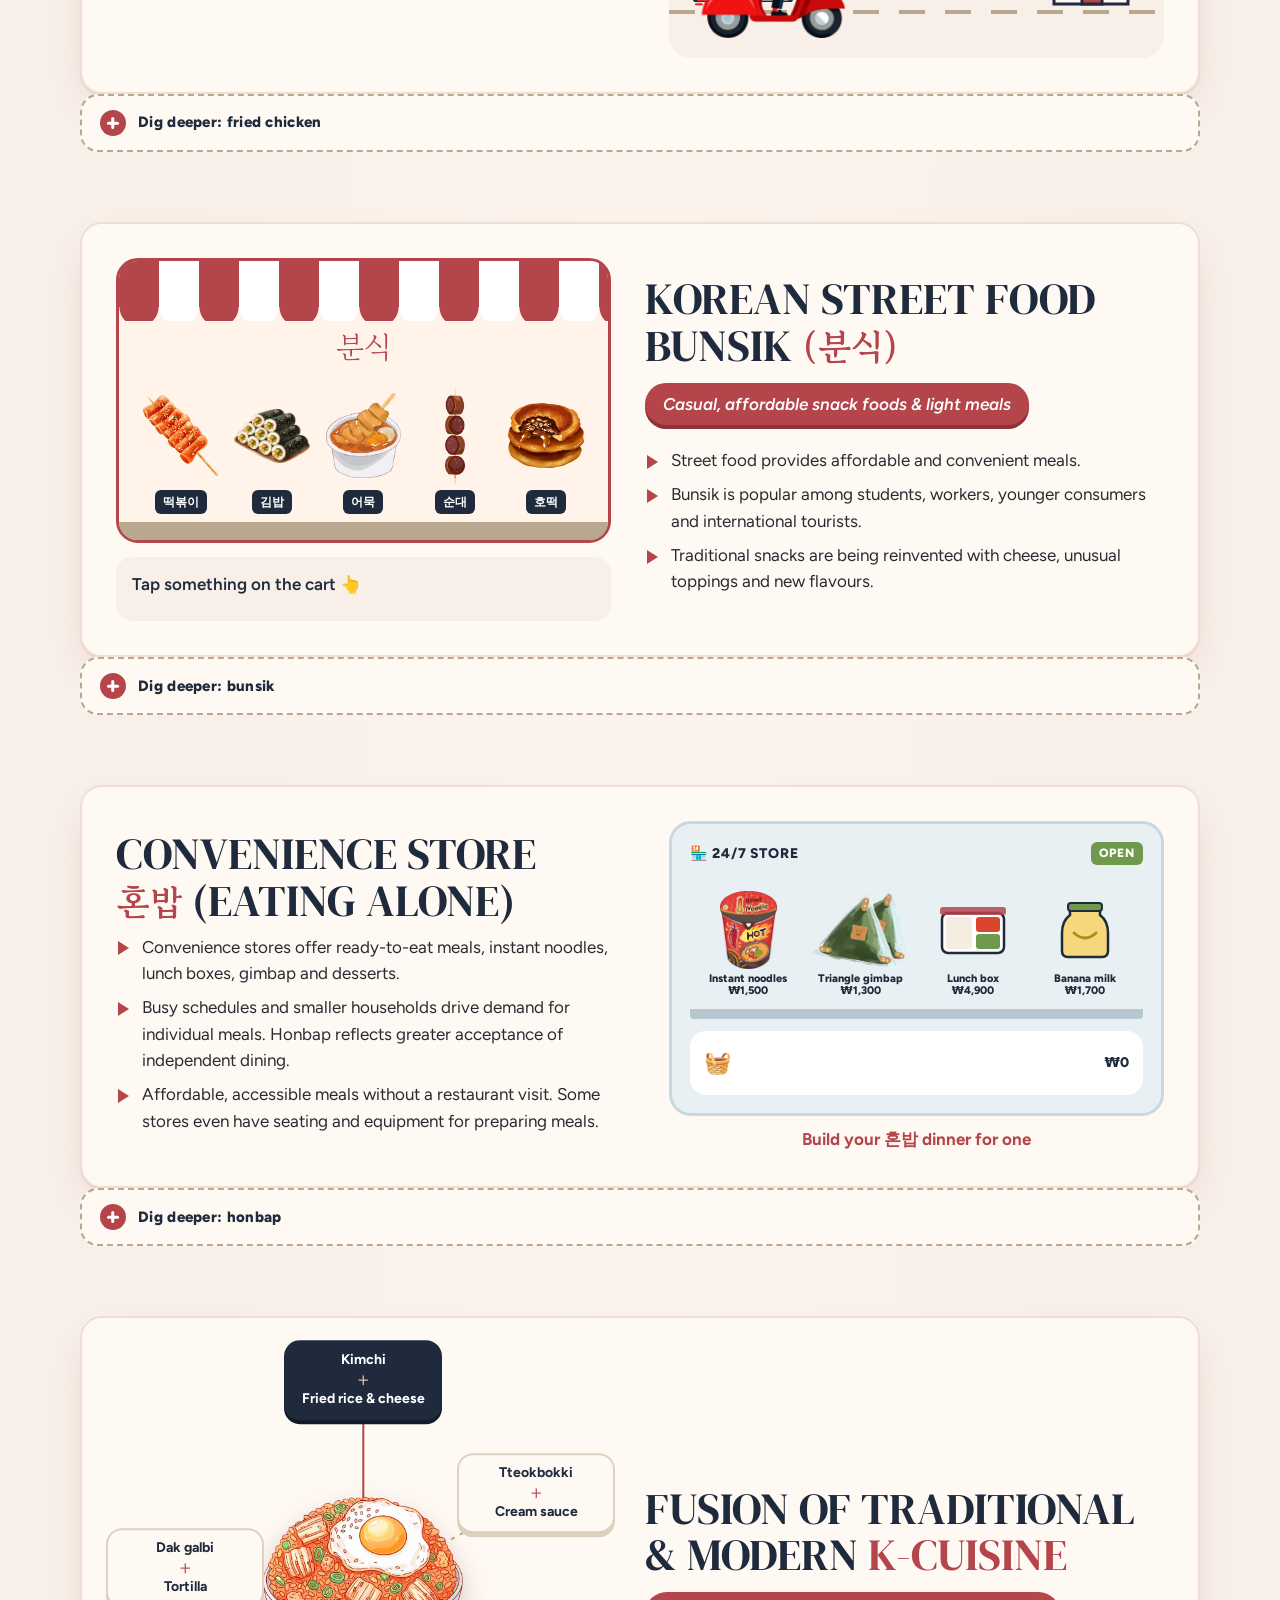
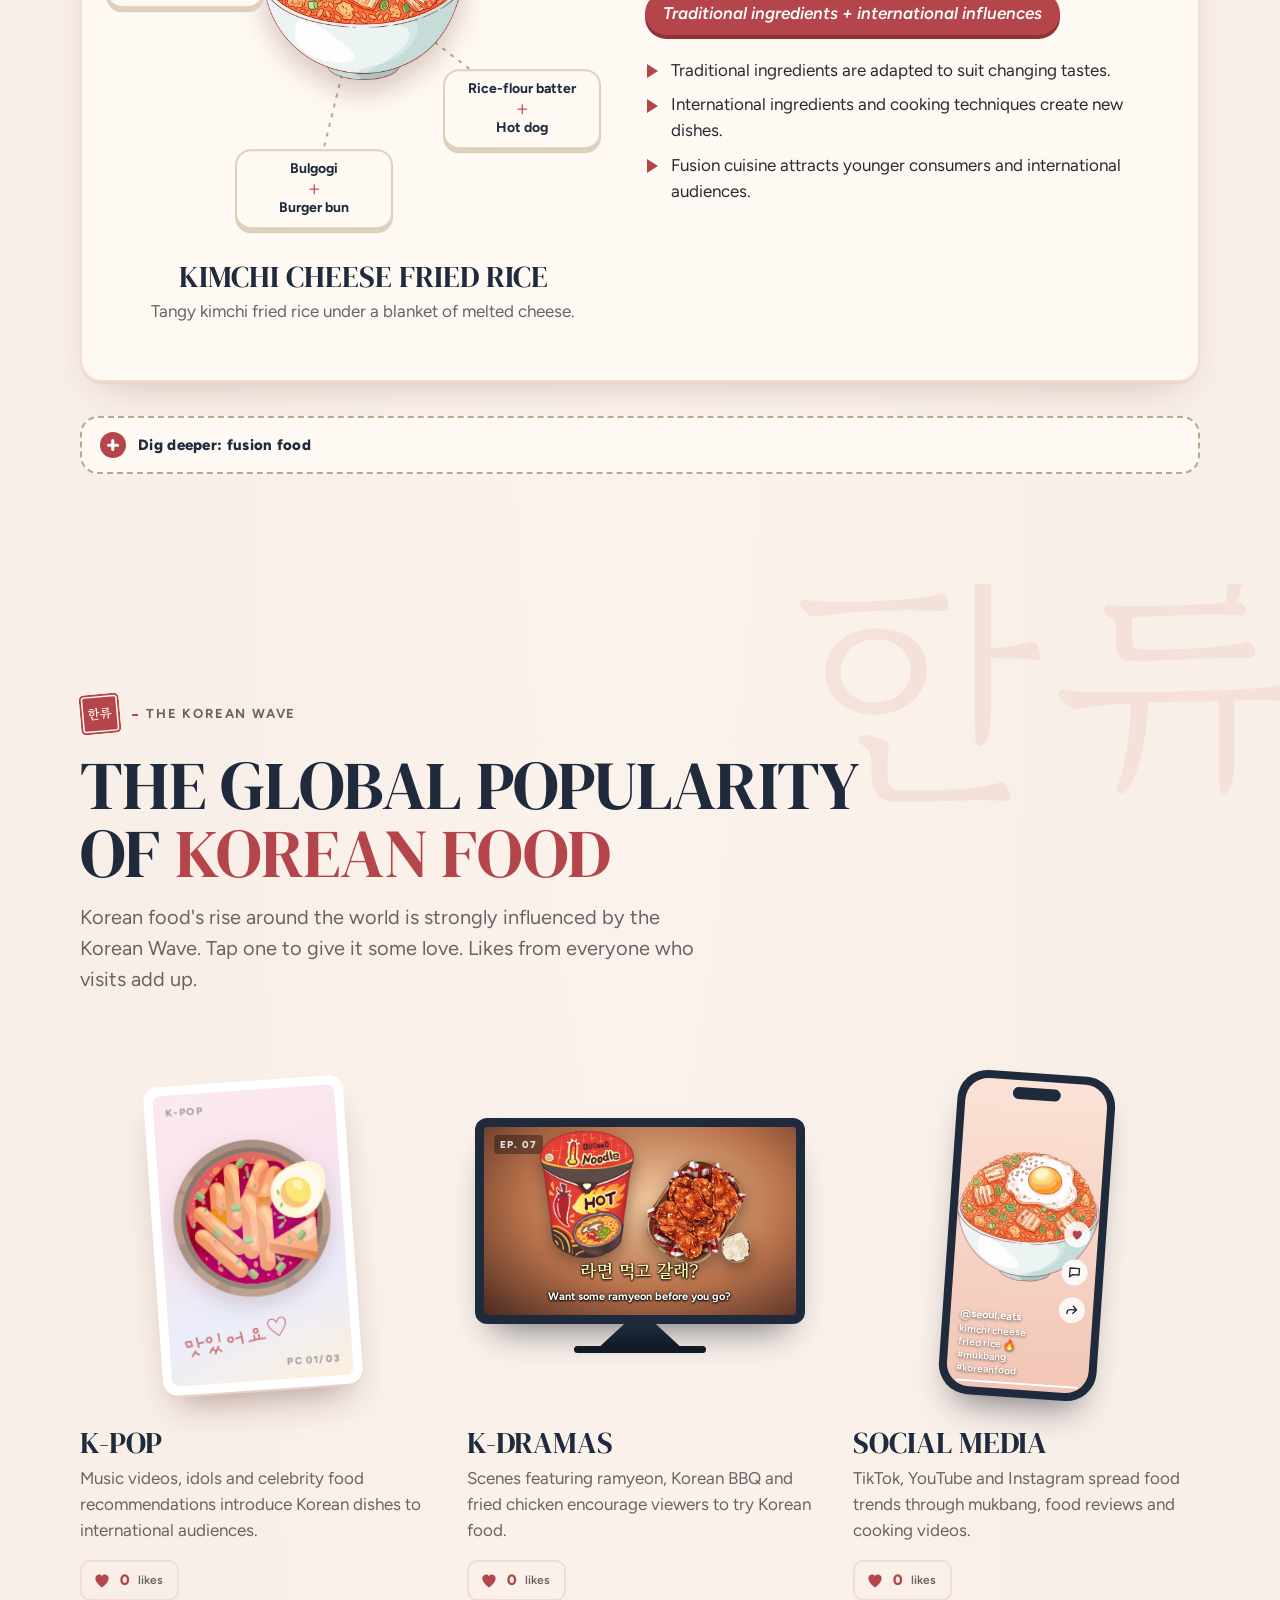
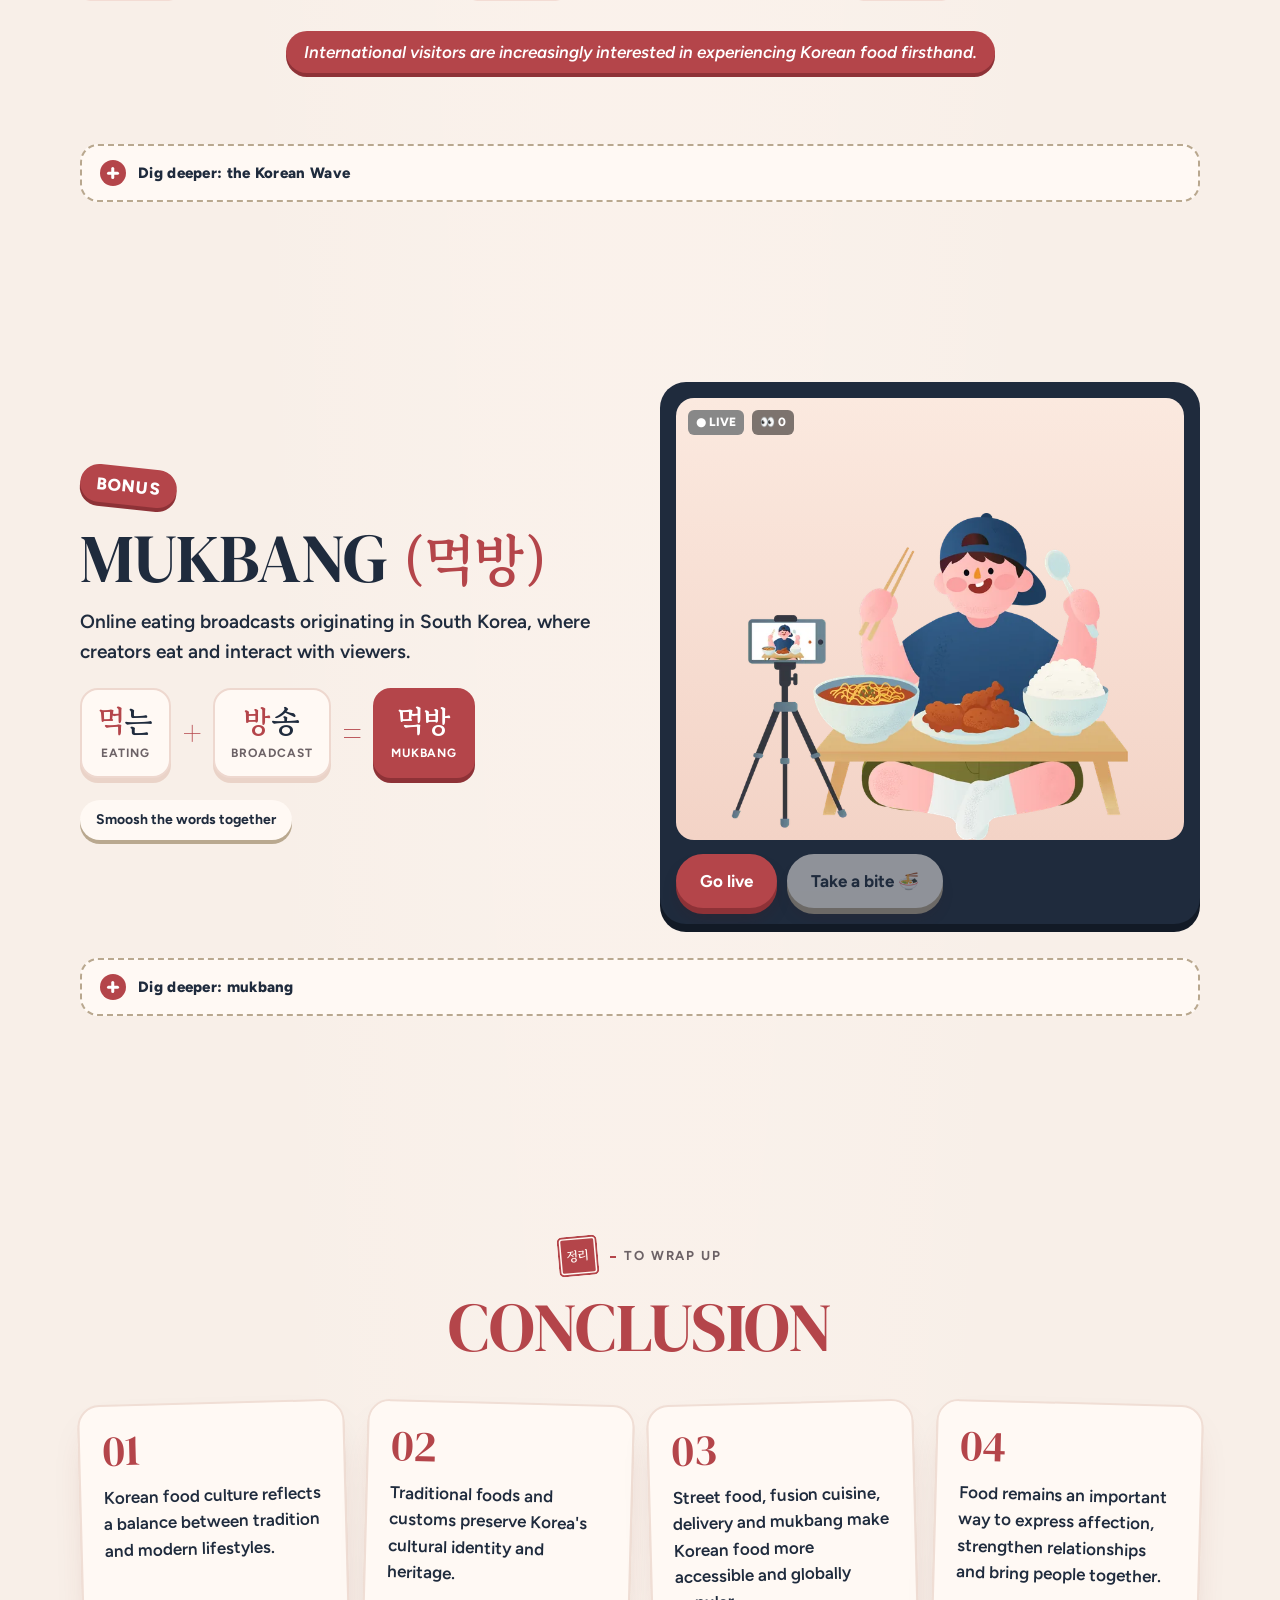
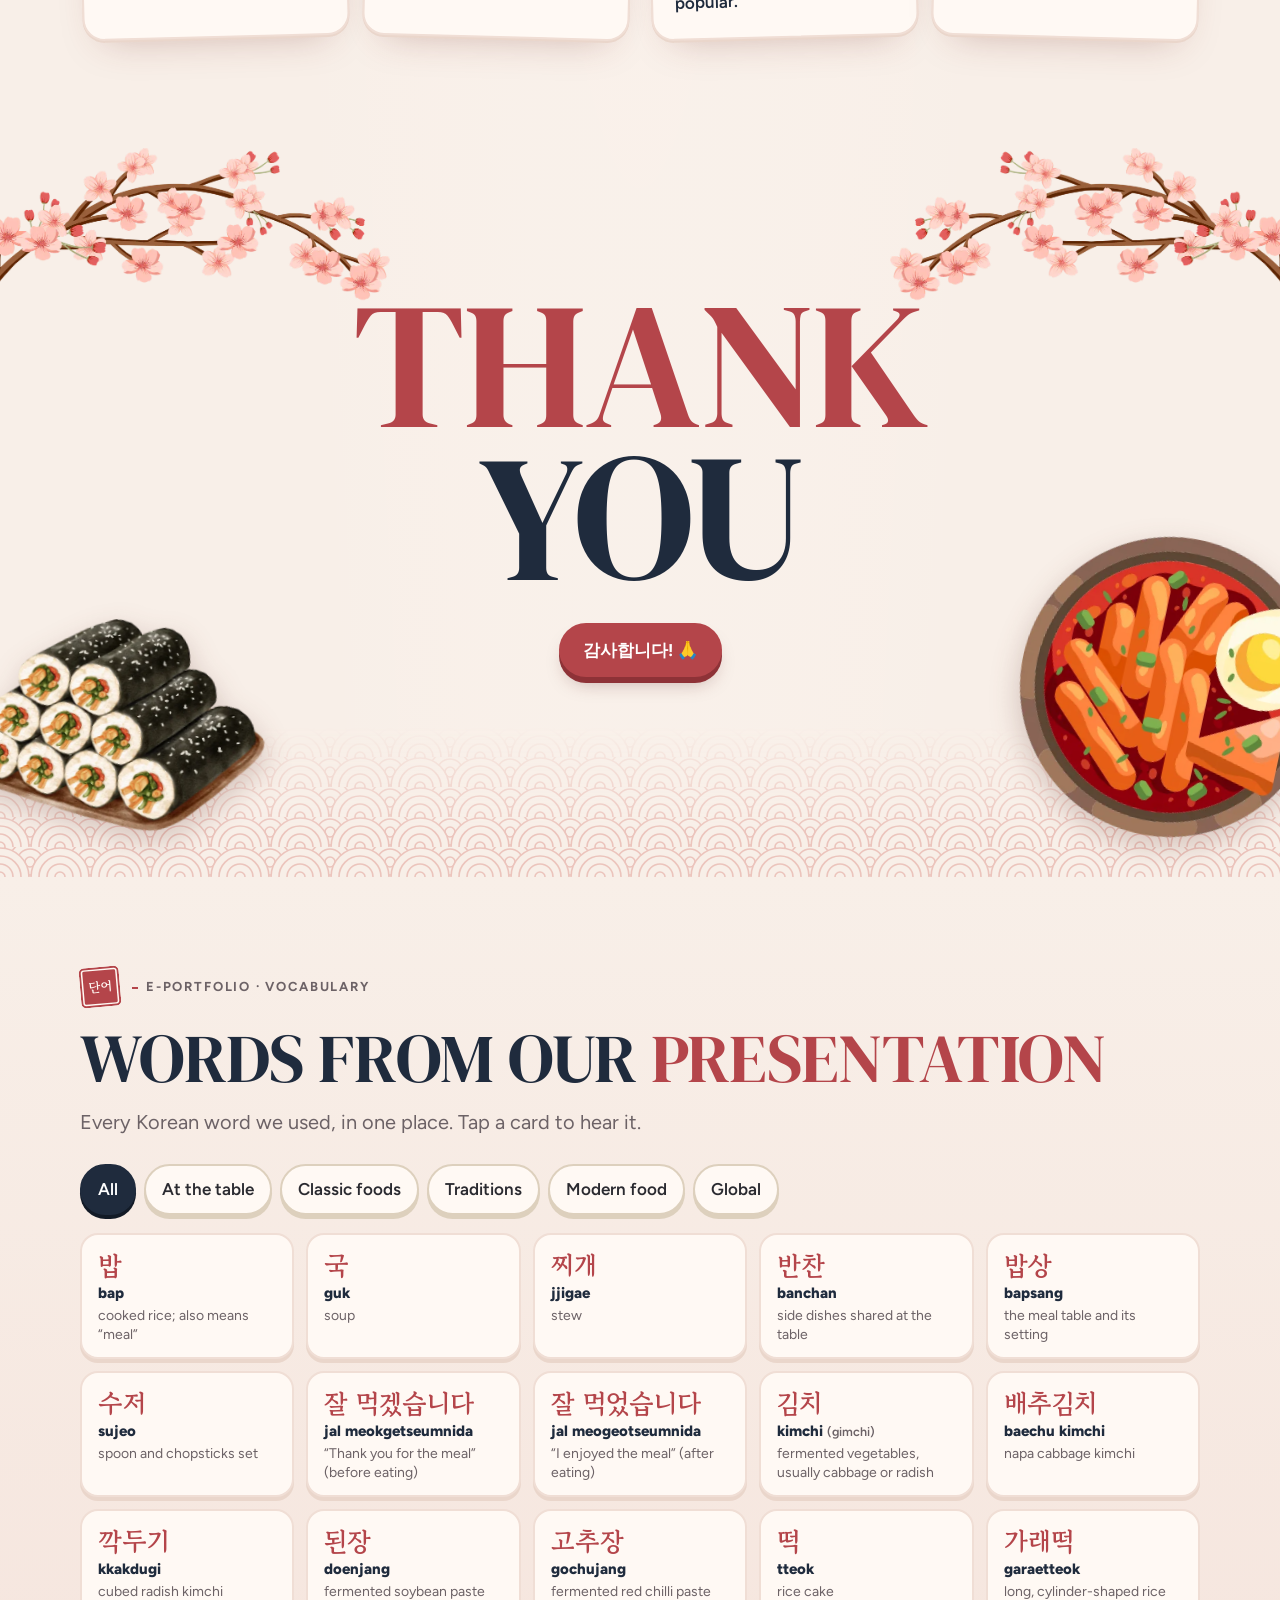
==== commit 1f565acf: "Restore slides as reference 1; add tteok and bibimbap sources (12 references)" ====
--- a/index.html
+++ b/index.html
@@ -986,7 +986,7 @@
   </div>
 
 
-<div class="wrap more-wrap"><details class="more reveal"><summary><span class="plus" aria-hidden="true"></span>Dig deeper: the Korean table</summary><div class="more-body"><ul class="tri"><li>The everyday table is called <b>bapsang (밥상)</b>. Meals are named by how many banchan come with them: 3, 5, 7, 9 or 12 <i>cheop</i>. The 12-cheop table was for royalty.</li><li>Placement: the rice sits to the left of the soup, with the spoon and chopsticks beside the soup. Banchan go in the middle for everyone to share.</li><li><b>Sujeo (수저)</b> joins <i>sutgarak</i> (spoon) and <i>jeotgarak</i> (chopsticks). Never stand chopsticks upright in rice: it looks like food offered to ancestors.</li></ul><p class="src">Source: <a href="#ref-1">[1]</a></p></div></details></div>
+<div class="wrap more-wrap"><details class="more reveal"><summary><span class="plus" aria-hidden="true"></span>Dig deeper: the Korean table</summary><div class="more-body"><ul class="tri"><li>The everyday table is called <b>bapsang (밥상)</b>. Meals are named by how many banchan come with them: 3, 5, 7, 9 or 12 <i>cheop</i>. The 12-cheop table was for royalty.</li><li>Placement: the rice sits to the left of the soup, with the spoon and chopsticks beside the soup. Banchan go in the middle for everyone to share.</li><li><b>Sujeo (수저)</b> joins <i>sutgarak</i> (spoon) and <i>jeotgarak</i> (chopsticks). Never stand chopsticks upright in rice: it looks like food offered to ancestors.</li></ul><p class="src">Source: <a href="#ref-2">[2]</a></p></div></details></div>
 
 </section>
 
@@ -1056,7 +1056,7 @@
   </div>
 
 
-<div class="wrap more-wrap"><details class="more reveal"><summary><span class="plus" aria-hidden="true"></span>Dig deeper: the history of metal chopsticks</summary><div class="more-body"><ul class="tri"><li>Metal chopsticks were found in the tomb of King Muryeong of Baekje, who died in 523.</li><li>Silver only reacts to some poisons, so historians doubt that poison detection was the main reason metal tableware caught on.</li><li>Flat chopsticks were easy to make by cutting sheet metal. In the Joseon period, brass became the everyday metal for most households.</li></ul><p class="src">Source: <a href="#ref-2">[2]</a></p></div></details></div>
+<div class="wrap more-wrap"><details class="more reveal"><summary><span class="plus" aria-hidden="true"></span>Dig deeper: the history of metal chopsticks</summary><div class="more-body"><ul class="tri"><li>Metal chopsticks were found in the tomb of King Muryeong of Baekje, who died in 523.</li><li>Silver only reacts to some poisons, so historians doubt that poison detection was the main reason metal tableware caught on.</li><li>Flat chopsticks were easy to make by cutting sheet metal. In the Joseon period, brass became the everyday metal for most households.</li></ul><p class="src">Source: <a href="#ref-3">[3]</a></p></div></details></div>
 
 </section>
 
@@ -1117,7 +1117,7 @@
   </div>
 
 
-<div class="wrap more-wrap"><details class="more reveal"><summary><span class="plus" aria-hidden="true"></span>Dig deeper: more table manners</summary><div class="more-body"><ul class="tri"><li>If pouring with both hands is awkward, support your pouring arm by placing your other hand under the elbow.</li><li>Receive things from elders with both hands too.</li><li>It is more polite to lean over the table than to lift your rice or soup bowl to your mouth.</li></ul><p class="src">Source: <a href="#ref-3">[3]</a></p></div></details></div>
+<div class="wrap more-wrap"><details class="more reveal"><summary><span class="plus" aria-hidden="true"></span>Dig deeper: more table manners</summary><div class="more-body"><ul class="tri"><li>If pouring with both hands is awkward, support your pouring arm by placing your other hand under the elbow.</li><li>Receive things from elders with both hands too.</li><li>It is more polite to lean over the table than to lift your rice or soup bowl to your mouth.</li></ul><p class="src">Source: <a href="#ref-4">[4]</a></p></div></details></div>
 
 </section>
 
@@ -1247,7 +1247,7 @@
   </div>
 
 
-<div class="wrap more-wrap"><details class="more reveal"><summary><span class="plus" aria-hidden="true"></span>Dig deeper: kimchi</summary><div class="more-body"><ul class="tri"><li>Kimchi is part of nearly every Korean meal, across classes and regions.</li><li>Each family’s kimchi methods and ingredients are treated as family heritage, traditionally passed from mother-in-law to daughter-in-law.</li></ul><p class="src">Source: <a href="#ref-4">[4]</a></p></div></details><details class="more reveal"><summary><span class="plus" aria-hidden="true"></span>Dig deeper: tteok</summary><div class="more-body"><ul class="tri"><li>Tteok is made from regular rice (<i>mepssal</i>) or glutinous rice (<i>chapssal</i>), sometimes mixed.</li><li>Different tteok are made for holidays, weddings and ancestral rites.</li><li>Garaetteok is made from non-glutinous rice flour; injeolmi is pounded glutinous rice coated in bean powder.</li></ul><p class="src">Source: <a href="#ref-5">[5]</a></p></div></details><details class="more reveal"><summary><span class="plus" aria-hidden="true"></span>Dig deeper: bibimbap</summary><div class="more-body"><ul class="tri"><li><i>Bibim</i> means mixing and <i>bap</i> means cooked rice.</li><li>The vegetables are usually <i>namul</i> (seasoned vegetables). Dolsot bibimbap is served sizzling in a hot stone bowl.</li></ul></div></details><details class="more reveal"><summary><span class="plus" aria-hidden="true"></span>Dig deeper: yakgwa</summary><div class="more-body"><ul class="tri"><li>Koreans have made yakgwa for more than a thousand years. In the Silla period it was reserved for Buddhist ceremonies.</li><li>The dough also includes ginger juice and rice wine. It is fried at a low temperature, then soaked in honey syrup.</li></ul><p class="src">Source: <a href="#ref-6">[6]</a></p></div></details></div>
+<div class="wrap more-wrap"><details class="more reveal"><summary><span class="plus" aria-hidden="true"></span>Dig deeper: kimchi</summary><div class="more-body"><ul class="tri"><li>Kimchi is part of nearly every Korean meal, across classes and regions.</li><li>Each family’s kimchi methods and ingredients are treated as family heritage, traditionally passed from mother-in-law to daughter-in-law.</li></ul><p class="src">Source: <a href="#ref-5">[5]</a></p></div></details><details class="more reveal"><summary><span class="plus" aria-hidden="true"></span>Dig deeper: tteok</summary><div class="more-body"><ul class="tri"><li>Tteok is made from regular rice (<i>mepssal</i>) or glutinous rice (<i>chapssal</i>), sometimes mixed.</li><li>Different tteok are made for holidays, weddings and ancestral rites.</li><li>Garaetteok is made from non-glutinous rice flour; injeolmi is pounded glutinous rice coated in bean powder.</li></ul><p class="src">Source: <a href="#ref-11">[11]</a></p></div></details><details class="more reveal"><summary><span class="plus" aria-hidden="true"></span>Dig deeper: bibimbap</summary><div class="more-body"><ul class="tri"><li><i>Bibim</i> means mixing and <i>bap</i> means cooked rice.</li><li>The vegetables are usually <i>namul</i> (seasoned vegetables). Dolsot bibimbap is served sizzling in a hot stone bowl.</li></ul><p class="src">Source: <a href="#ref-12">[12]</a></p></div></details><details class="more reveal"><summary><span class="plus" aria-hidden="true"></span>Dig deeper: yakgwa</summary><div class="more-body"><ul class="tri"><li>Koreans have made yakgwa for more than a thousand years. In the Silla period it was reserved for Buddhist ceremonies.</li><li>The dough also includes ginger juice and rice wine. It is fried at a low temperature, then soaked in honey syrup.</li></ul><p class="src">Source: <a href="#ref-6">[6]</a></p></div></details></div>
 
 </section>
 
@@ -1316,7 +1316,7 @@
   </div>
 
 
-<div class="wrap more-wrap"><details class="more reveal"><summary><span class="plus" aria-hidden="true"></span>Dig deeper: kimjang</summary><div class="more-body"><ul class="tri"><li>Late autumn is kimjang season: communities make large amounts of kimchi so every household has enough for the winter.</li><li>UNESCO added kimjang to its list in December 2013, at a committee session in Baku, Azerbaijan.</li></ul><p class="src">Source: <a href="#ref-4">[4]</a></p></div></details><details class="more reveal"><summary><span class="plus" aria-hidden="true"></span>Dig deeper: holiday foods</summary><div class="more-body"><ul class="tri"><li>In tteokguk, the long white rice cake stands for long life and purity; sliced into coin shapes, it stands for wealth in the new year.</li><li>Songpyeon means “pine tteok”: it was steamed on pine needles, which stopped it sticking and added a fresh scent.</li></ul><p class="src">Source: <a href="#ref-7">[7]</a></p></div></details></div>
+<div class="wrap more-wrap"><details class="more reveal"><summary><span class="plus" aria-hidden="true"></span>Dig deeper: kimjang</summary><div class="more-body"><ul class="tri"><li>Late autumn is kimjang season: communities make large amounts of kimchi so every household has enough for the winter.</li><li>UNESCO added kimjang to its list in December 2013, at a committee session in Baku, Azerbaijan.</li></ul><p class="src">Source: <a href="#ref-5">[5]</a></p></div></details><details class="more reveal"><summary><span class="plus" aria-hidden="true"></span>Dig deeper: holiday foods</summary><div class="more-body"><ul class="tri"><li>In tteokguk, the long white rice cake stands for long life and purity; sliced into coin shapes, it stands for wealth in the new year.</li><li>Songpyeon means “pine tteok”: it was steamed on pine needles, which stopped it sticking and added a fresh scent.</li></ul><p class="src">Source: <a href="#ref-7">[7]</a></p></div></details></div>
 
 </section>
 
@@ -1703,7 +1703,7 @@
       <h2><em>References</em></h2>
       <p class="lede">Sources for the facts on this site. Numbers in the “Dig deeper” boxes point here. Websites accessed November 2026.</p>
     </div>
-    <ol class="refs reveal"><li id="ref-1"><span class="who">Maangchi.</span> Korean table setting. <a href="https://www.maangchi.com/blog/korean-table-setting" target="_blank" rel="noopener">www.maangchi.com/blog/korean-table-setting</a></li><li id="ref-2"><span class="who">Korea JoongAng Daily.</span> Flat, frustrating and now famous: The history of Korea’s metal chopsticks. <a href="https://www.koreajoongangdaily.com/kjd-special/why-flat-frustrating-and-now-famous-the-history-of-koreas-metal-chopsticks/12031557" target="_blank" rel="noopener">www.koreajoongangdaily.com/kjd-special/why-flat-frustrating-and-now-famous-the-history-of-koreas-metal-chopsticks/12031557</a></li><li id="ref-3"><span class="who">Embassy of the Republic of Korea (MOFA).</span> Korean etiquette and manners. <a href="https://overseas.mofa.go.kr/no-en/brd/m_21237/view.do?seq=111" target="_blank" rel="noopener">overseas.mofa.go.kr/no-en/brd/m_21237/view.do?seq=111</a></li><li id="ref-4"><span class="who">UNESCO.</span> Kimjang, making and sharing kimchi in the Republic of Korea. Intangible Cultural Heritage list, inscribed 2013. <a href="https://ich.unesco.org/en/RL/kimjang-making-and-sharing-kimchi-in-the-republic-of-korea-00881" target="_blank" rel="noopener">ich.unesco.org/en/RL/kimjang-making-and-sharing-kimchi-in-the-republic-of-korea-00881</a></li><li id="ref-5"><span class="who">Taste Korean Food.</span> Korean rice cakes (tteok) explained: A complete guide to types, ingredients and cultural meaning. <a href="https://www.tastekoreanfood.com/ktrend/korean-rice-cakes-tteok-complete-guide-to-types-ingredients-cultural-meaning" target="_blank" rel="noopener">www.tastekoreanfood.com/ktrend/korean-rice-cakes-tteok-complete-guide-to-types-ingredients-cultural-meaning</a></li><li id="ref-6"><span class="who">Tasting Table.</span> The sweet and chewy Korean cookies made for special celebrations. <a href="https://tastingtable.com/1193375/the-sweet-and-chewy-korean-cookies-made-for-special-celebrations" target="_blank" rel="noopener">tastingtable.com/1193375/the-sweet-and-chewy-korean-cookies-made-for-special-celebrations</a></li><li id="ref-7"><span class="who">Michelin Guide.</span> Article on what goes into a bowl of tteokguk. <a href="https://guide.michelin.com/kr/en/article/features/whats-bowl-tteokguk" target="_blank" rel="noopener">guide.michelin.com/kr/en/article/features/whats-bowl-tteokguk</a></li><li id="ref-8"><span class="who">Lonely Planet.</span> A guide to the best street food in South Korea. <a href="https://www.lonelyplanet.com/articles/best-street-food-south-korea" target="_blank" rel="noopener">www.lonelyplanet.com/articles/best-street-food-south-korea</a></li><li id="ref-9"><span class="who">Korea Economic Institute of America (KEIA).</span> Table for one? How dining culture is changing in South Korea. <a href="https://keia.org/analysis/table-for-one-how-dining-culture-is-changing-in-south-korea/" target="_blank" rel="noopener">keia.org/analysis/table-for-one-how-dining-culture-is-changing-in-south-korea/</a></li><li id="ref-10"><span class="who">Daebak.</span> 5 Korean fusion cuisines to try, from tacos to carbonara. <a href="https://daebak.co/blogs/magazine/5-korean-fusion-cuisines-to-try" target="_blank" rel="noopener">daebak.co/blogs/magazine/5-korean-fusion-cuisines-to-try</a></li></ol>
+    <ol class="refs reveal"><li id="ref-1"><span class="who">T1 Group A.</span> Korean Food Culture: presentation slides (2026). Our own research and slides. <a href="#slides">See “Our slides” above</a></li><li id="ref-2"><span class="who">Maangchi.</span> Korean table setting. <a href="https://www.maangchi.com/blog/korean-table-setting" target="_blank" rel="noopener">www.maangchi.com/blog/korean-table-setting</a></li><li id="ref-3"><span class="who">Korea JoongAng Daily.</span> Flat, frustrating and now famous: The history of Korea’s metal chopsticks. <a href="https://www.koreajoongangdaily.com/kjd-special/why-flat-frustrating-and-now-famous-the-history-of-koreas-metal-chopsticks/12031557" target="_blank" rel="noopener">www.koreajoongangdaily.com/kjd-special/why-flat-frustrating-and-now-famous-the-history-of-koreas-metal-chopsticks/12031557</a></li><li id="ref-4"><span class="who">Embassy of the Republic of Korea (MOFA).</span> Korean etiquette and manners. <a href="https://overseas.mofa.go.kr/no-en/brd/m_21237/view.do?seq=111" target="_blank" rel="noopener">overseas.mofa.go.kr/no-en/brd/m_21237/view.do?seq=111</a></li><li id="ref-5"><span class="who">UNESCO.</span> Kimjang, making and sharing kimchi in the Republic of Korea. Intangible Cultural Heritage list, inscribed 2013. <a href="https://ich.unesco.org/en/RL/kimjang-making-and-sharing-kimchi-in-the-republic-of-korea-00881" target="_blank" rel="noopener">ich.unesco.org/en/RL/kimjang-making-and-sharing-kimchi-in-the-republic-of-korea-00881</a></li><li id="ref-6"><span class="who">Tasting Table.</span> The sweet and chewy Korean cookies made for special celebrations. <a href="https://tastingtable.com/1193375/the-sweet-and-chewy-korean-cookies-made-for-special-celebrations" target="_blank" rel="noopener">tastingtable.com/1193375/the-sweet-and-chewy-korean-cookies-made-for-special-celebrations</a></li><li id="ref-7"><span class="who">Michelin Guide.</span> Article on what goes into a bowl of tteokguk. <a href="https://guide.michelin.com/kr/en/article/features/whats-bowl-tteokguk" target="_blank" rel="noopener">guide.michelin.com/kr/en/article/features/whats-bowl-tteokguk</a></li><li id="ref-8"><span class="who">Lonely Planet.</span> A guide to the best street food in South Korea. <a href="https://www.lonelyplanet.com/articles/best-street-food-south-korea" target="_blank" rel="noopener">www.lonelyplanet.com/articles/best-street-food-south-korea</a></li><li id="ref-9"><span class="who">Korea Economic Institute of America (KEIA).</span> Table for one? How dining culture is changing in South Korea. <a href="https://keia.org/analysis/table-for-one-how-dining-culture-is-changing-in-south-korea/" target="_blank" rel="noopener">keia.org/analysis/table-for-one-how-dining-culture-is-changing-in-south-korea/</a></li><li id="ref-10"><span class="who">Daebak.</span> 5 Korean fusion cuisines to try, from tacos to carbonara. <a href="https://daebak.co/blogs/magazine/5-korean-fusion-cuisines-to-try" target="_blank" rel="noopener">daebak.co/blogs/magazine/5-korean-fusion-cuisines-to-try</a></li><li id="ref-11"><span class="who">Taste Korean Food.</span> Korean rice cakes (tteok) explained: A complete guide to types, ingredients and cultural meaning. <a href="https://www.tastekoreanfood.com/ktrend/korean-rice-cakes-tteok-complete-guide-to-types-ingredients-cultural-meaning" target="_blank" rel="noopener">www.tastekoreanfood.com/ktrend/korean-rice-cakes-tteok-complete-guide-to-types-ingredients-cultural-meaning</a></li><li id="ref-12"><span class="who">BIBIBOP.</span> What is bibimbap? Korea’s mixed rice bowl. <a href="https://www.bibibop.com/2026/09/12/what-is-bibimbap/" target="_blank" rel="noopener">www.bibibop.com/2026/09/12/what-is-bibimbap/</a></li></ol>
   </div>
 </section>
 <footer>Korean Food Culture · T1 Group A · 수진 · 슈엣링 · 안나 · 지원</footer>
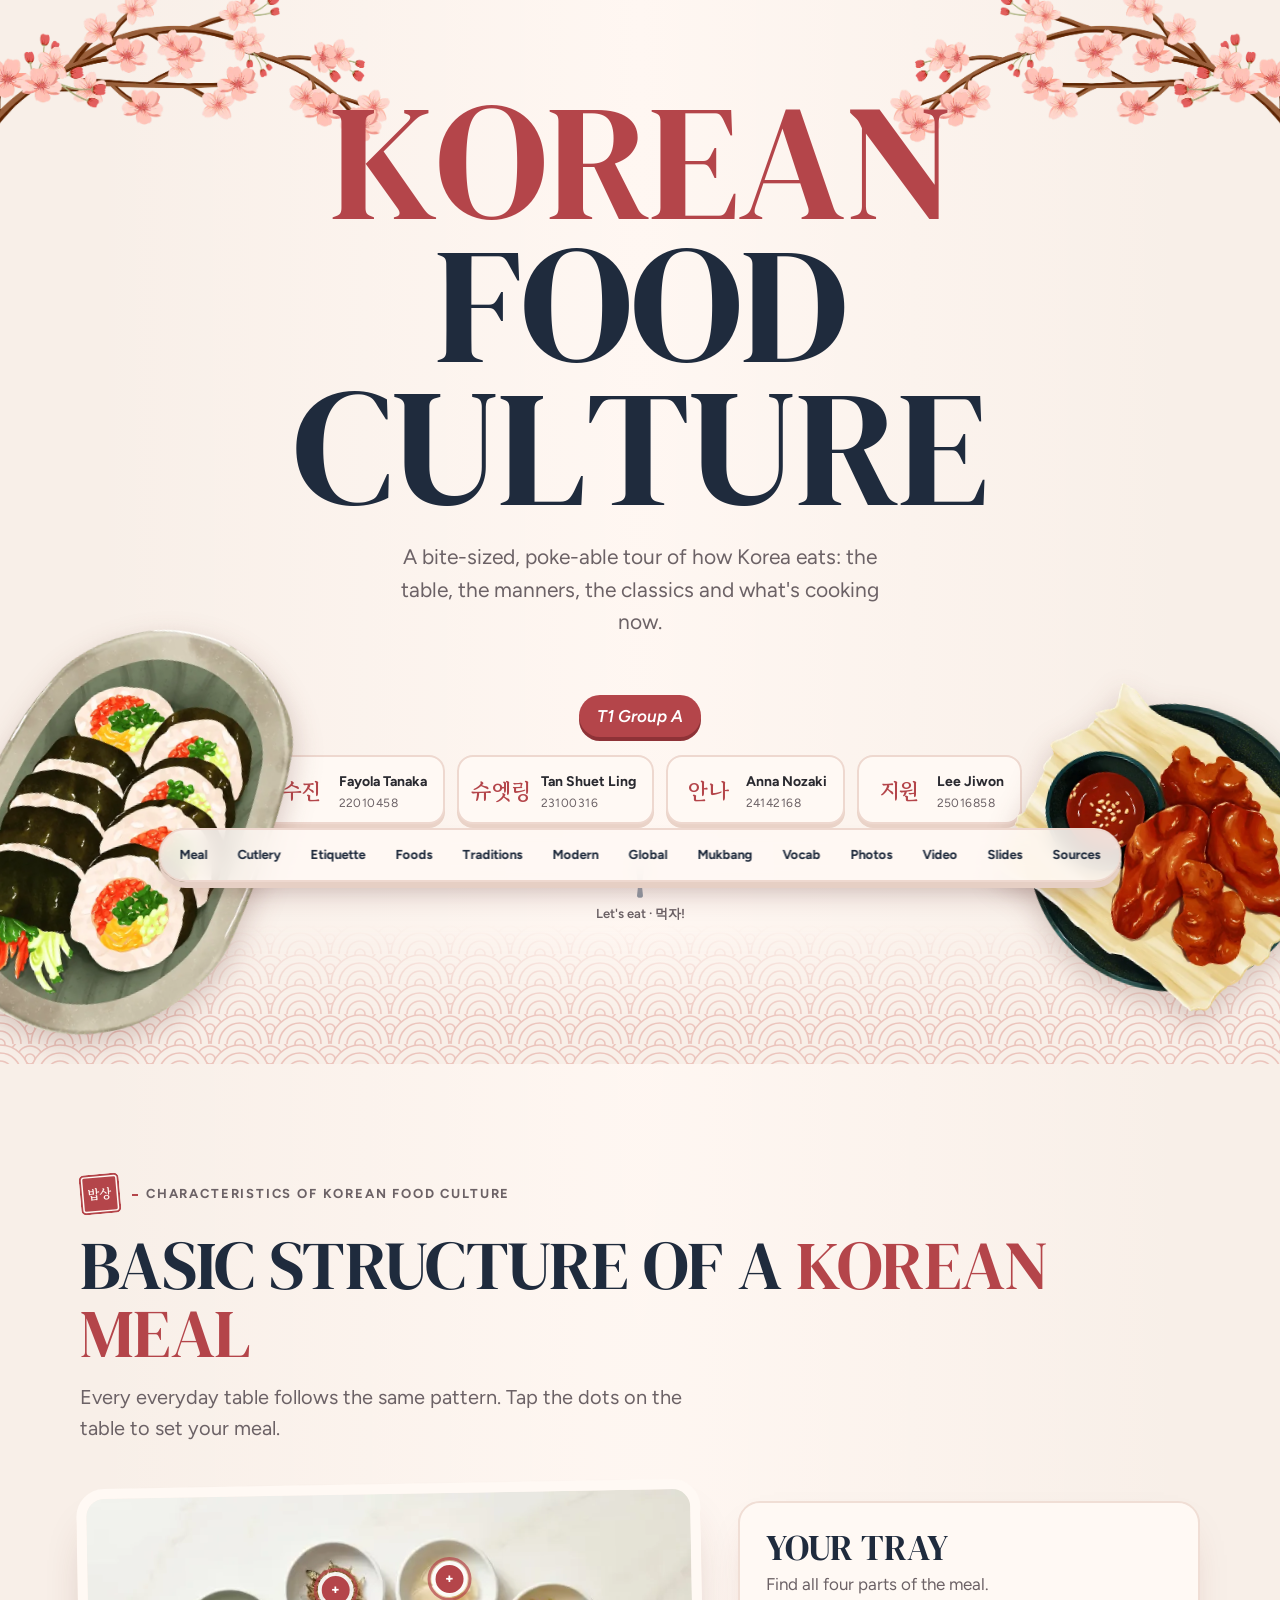
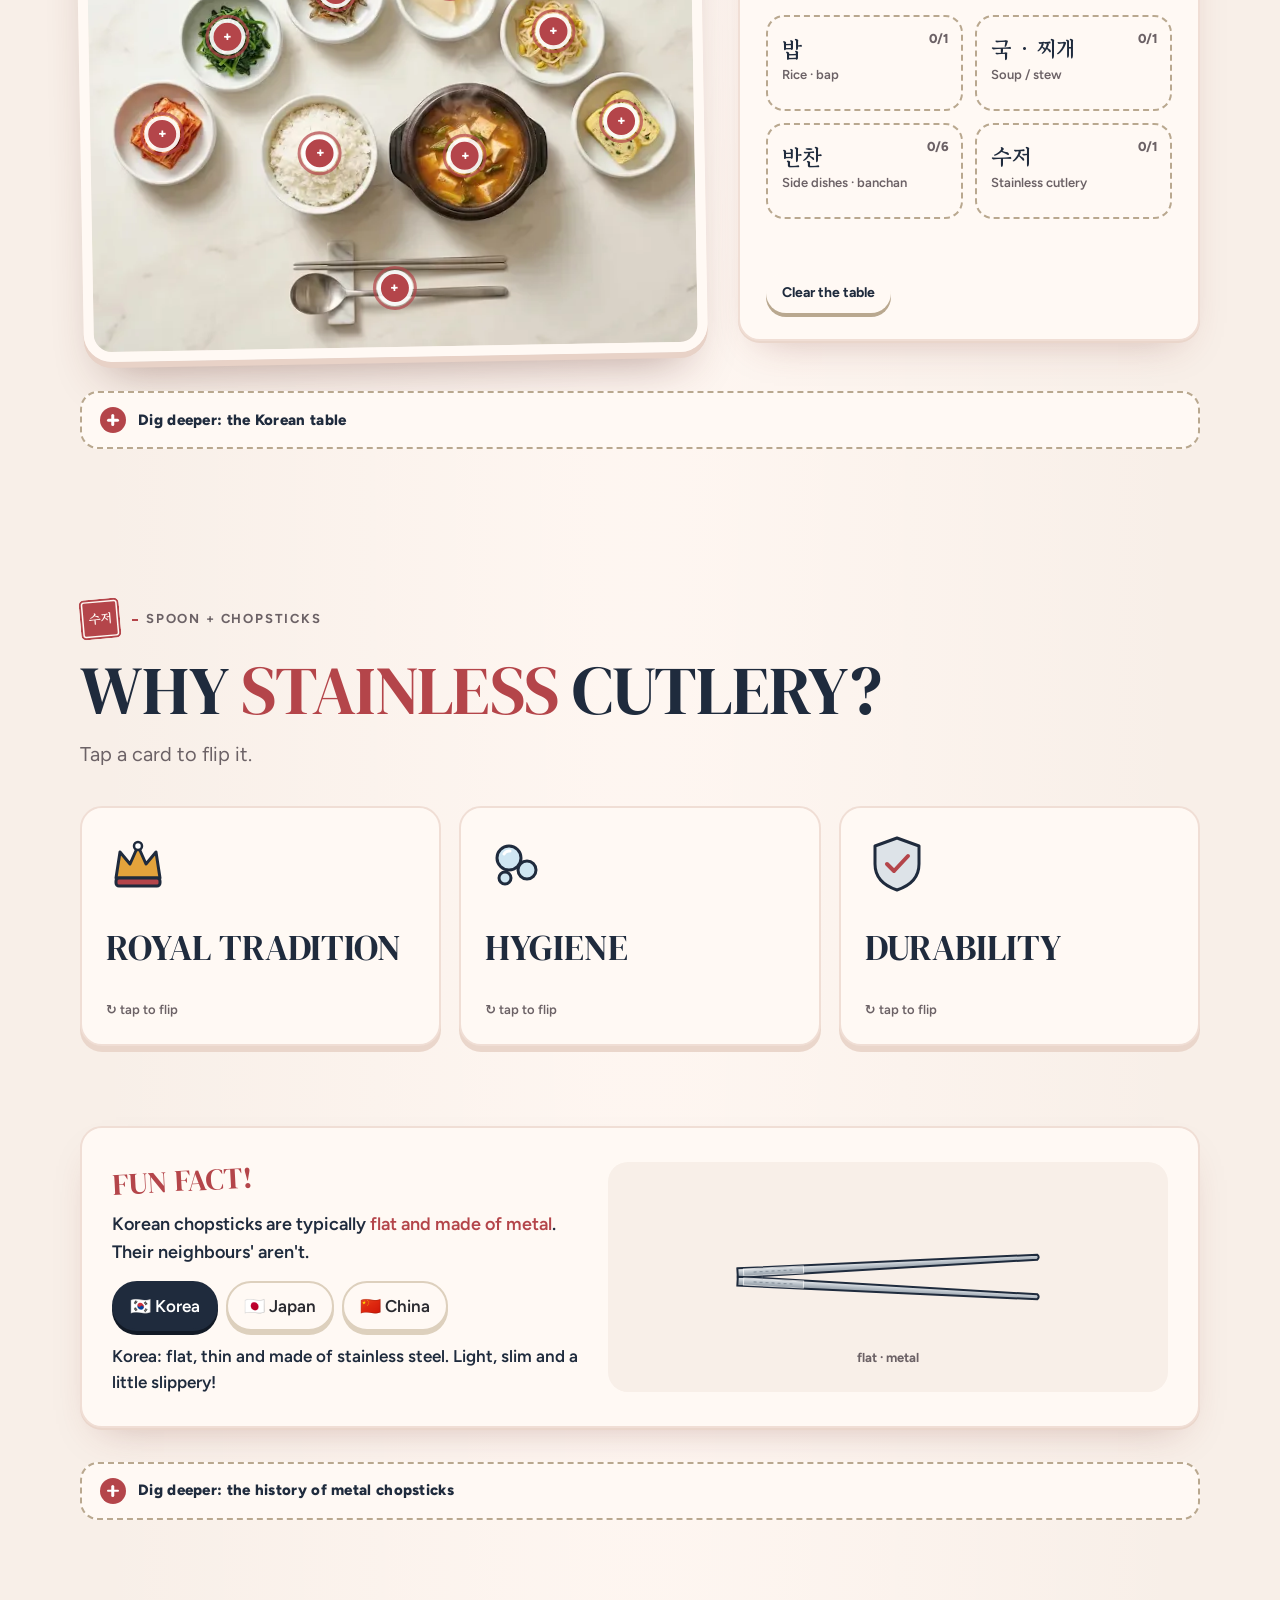
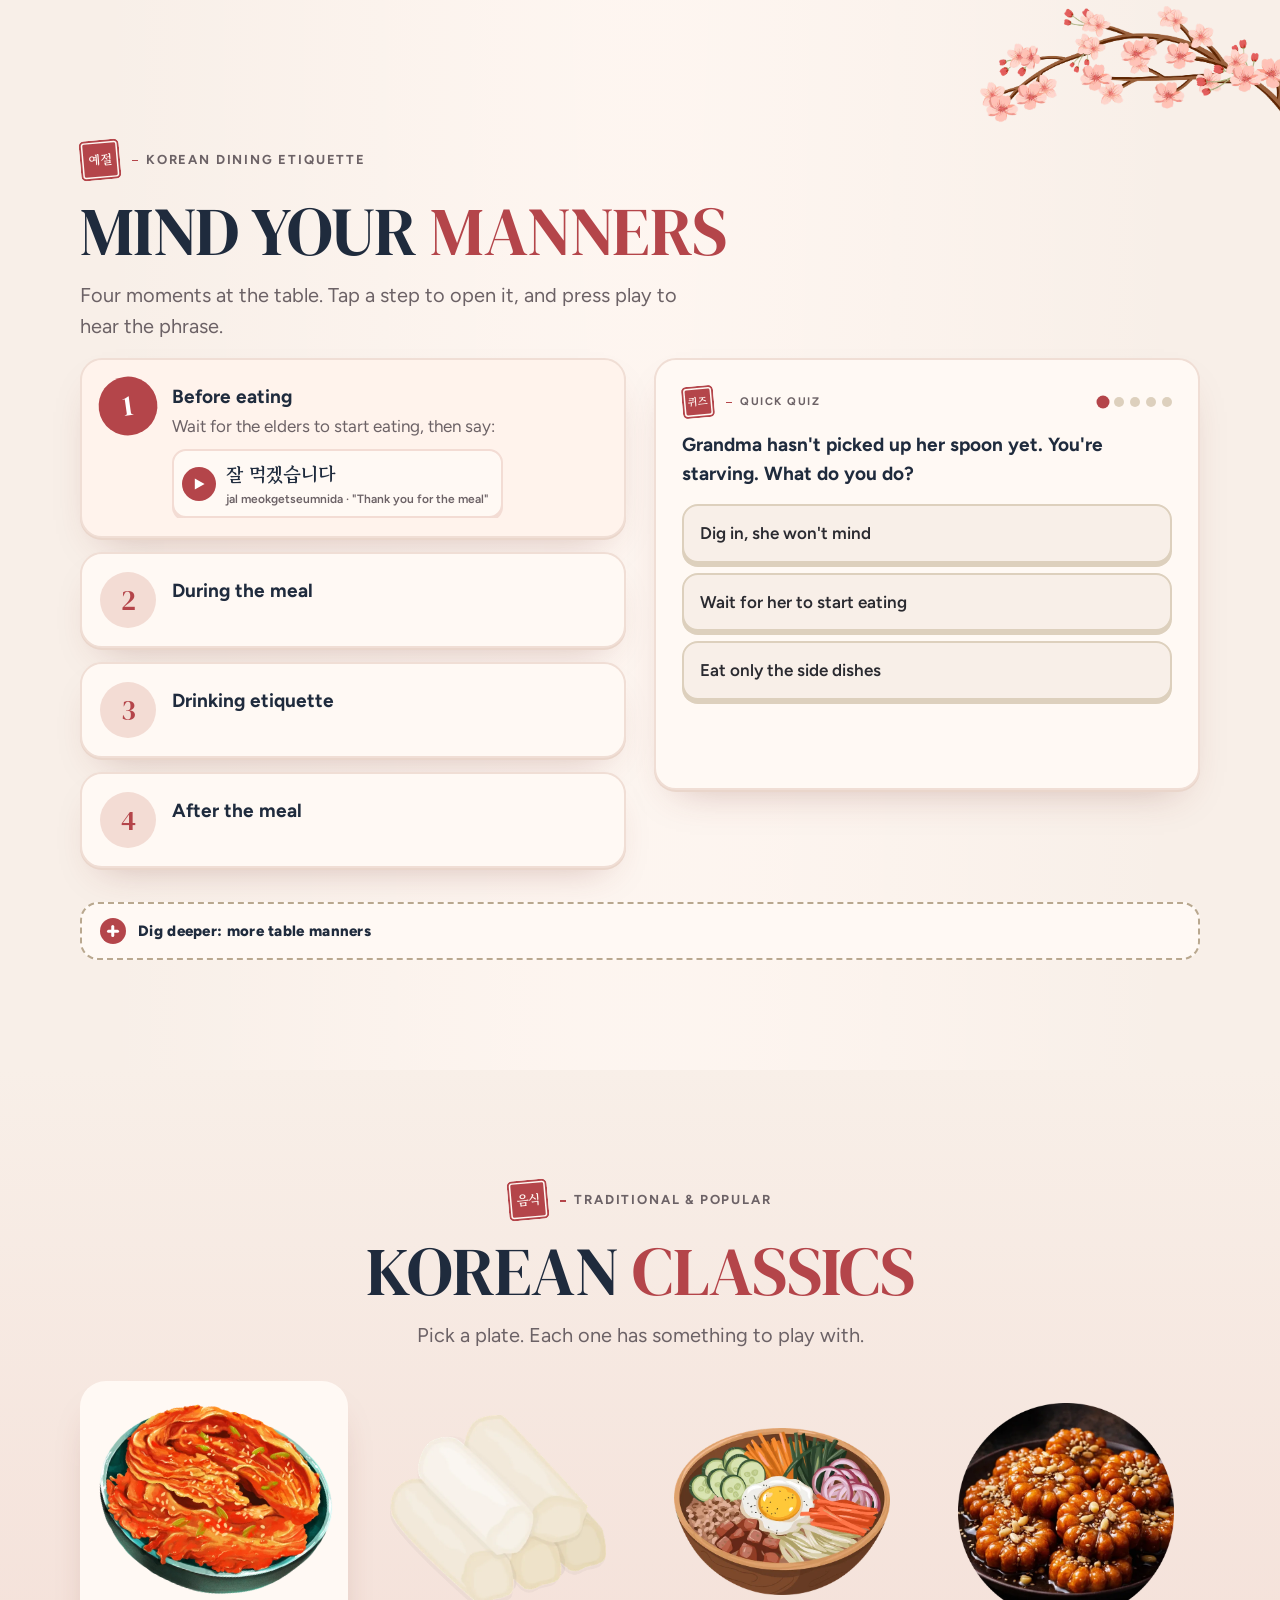
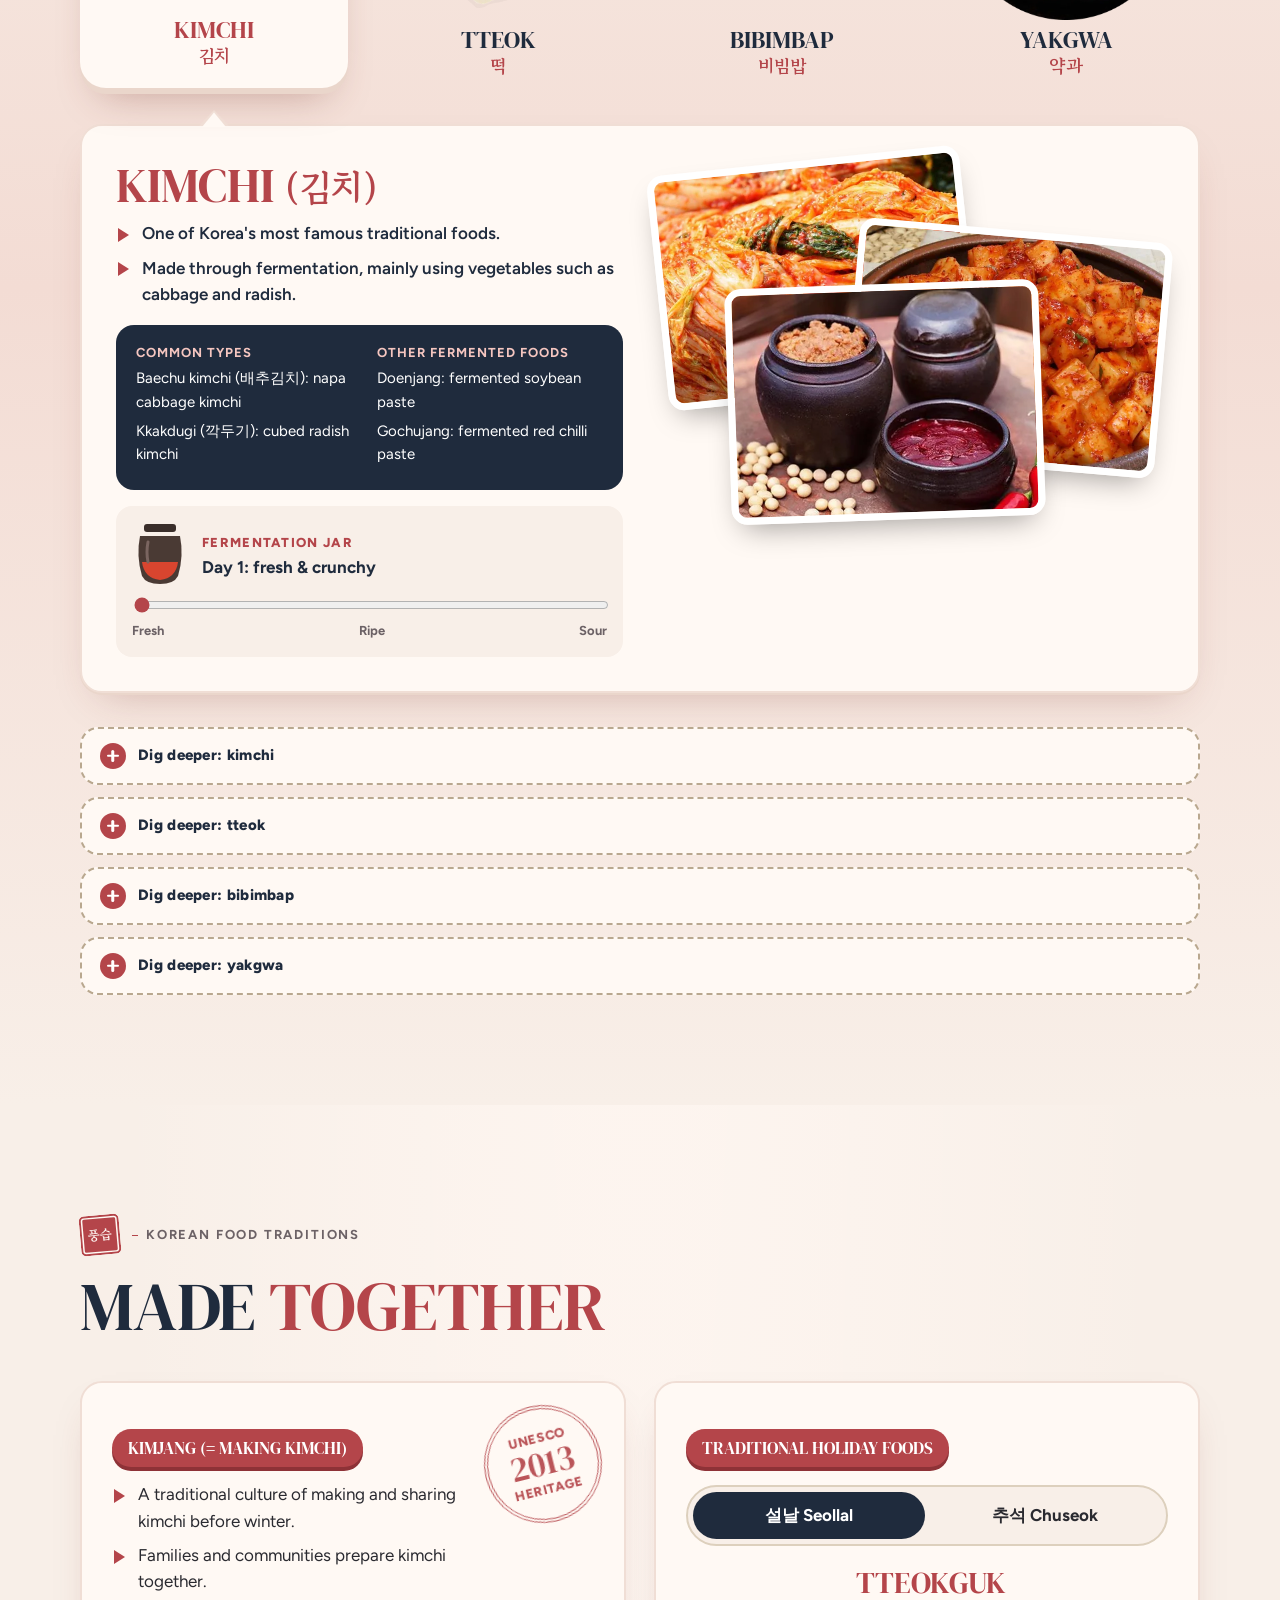
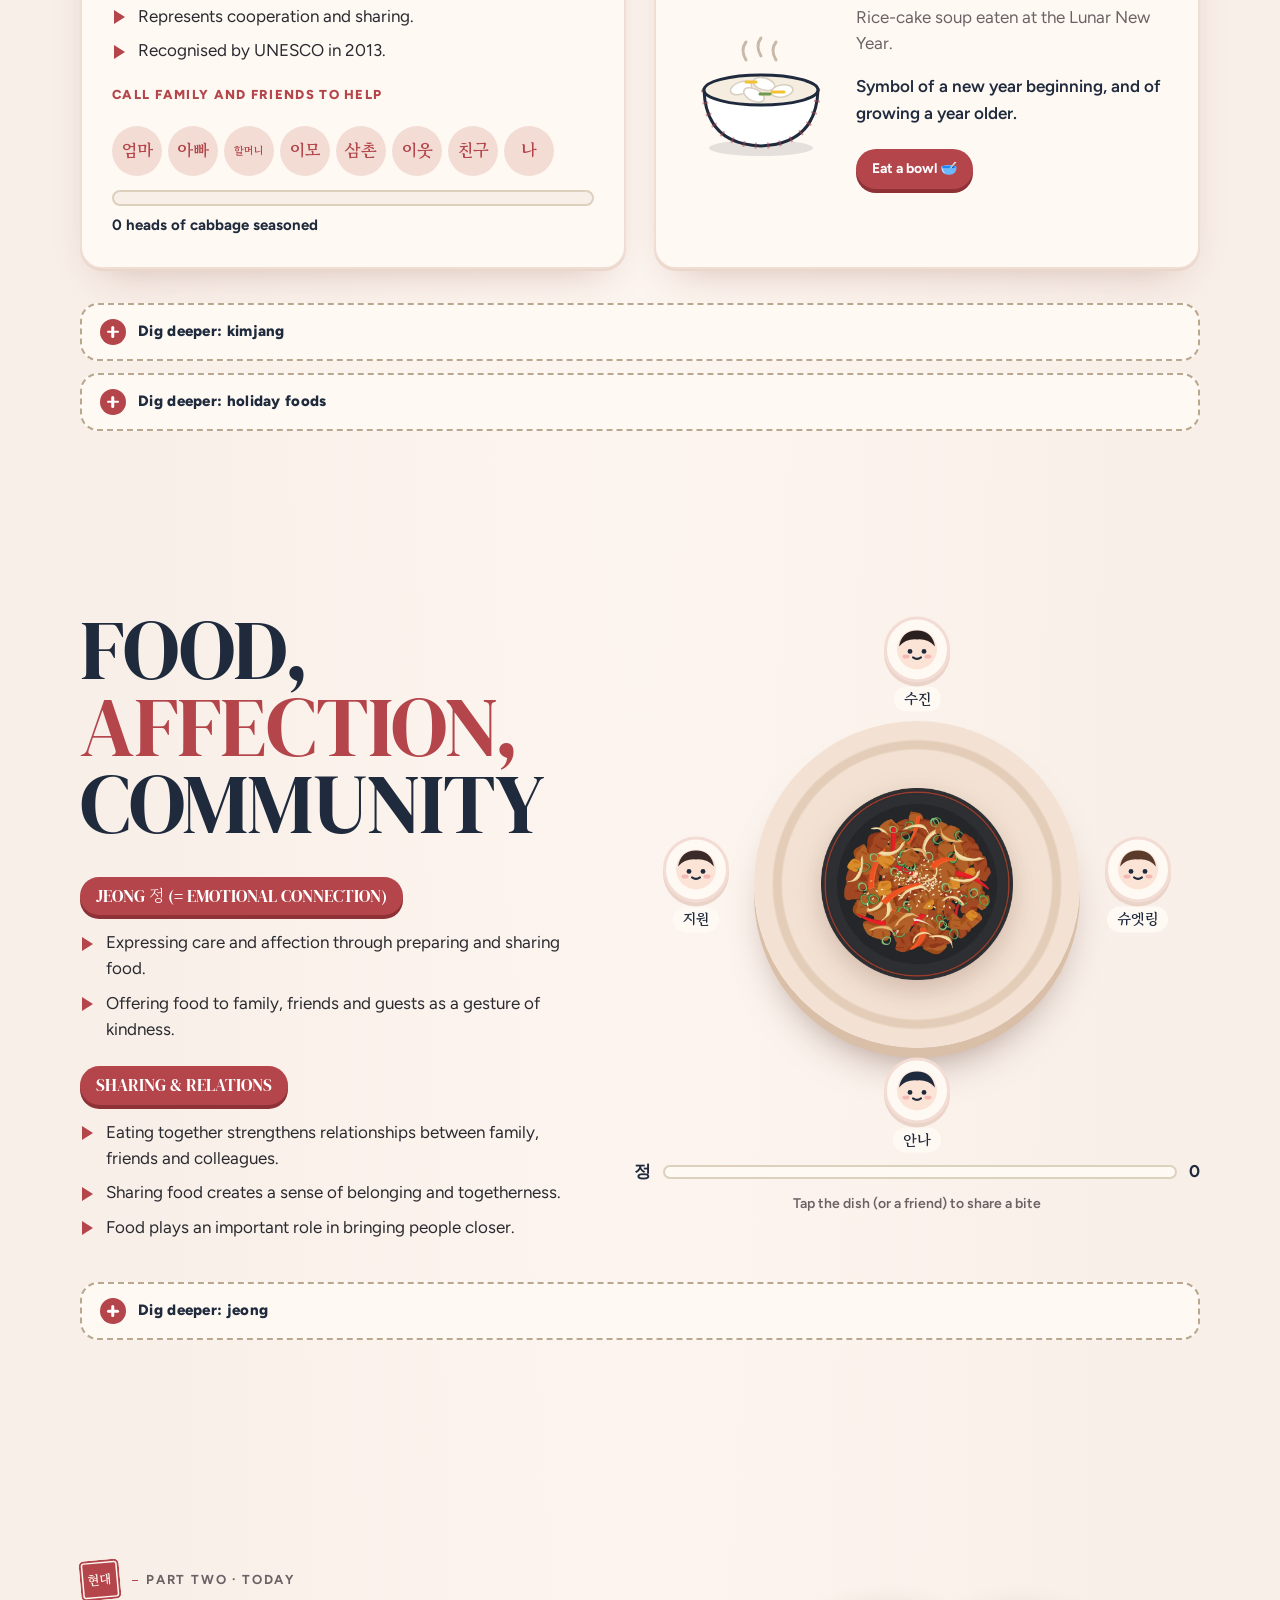
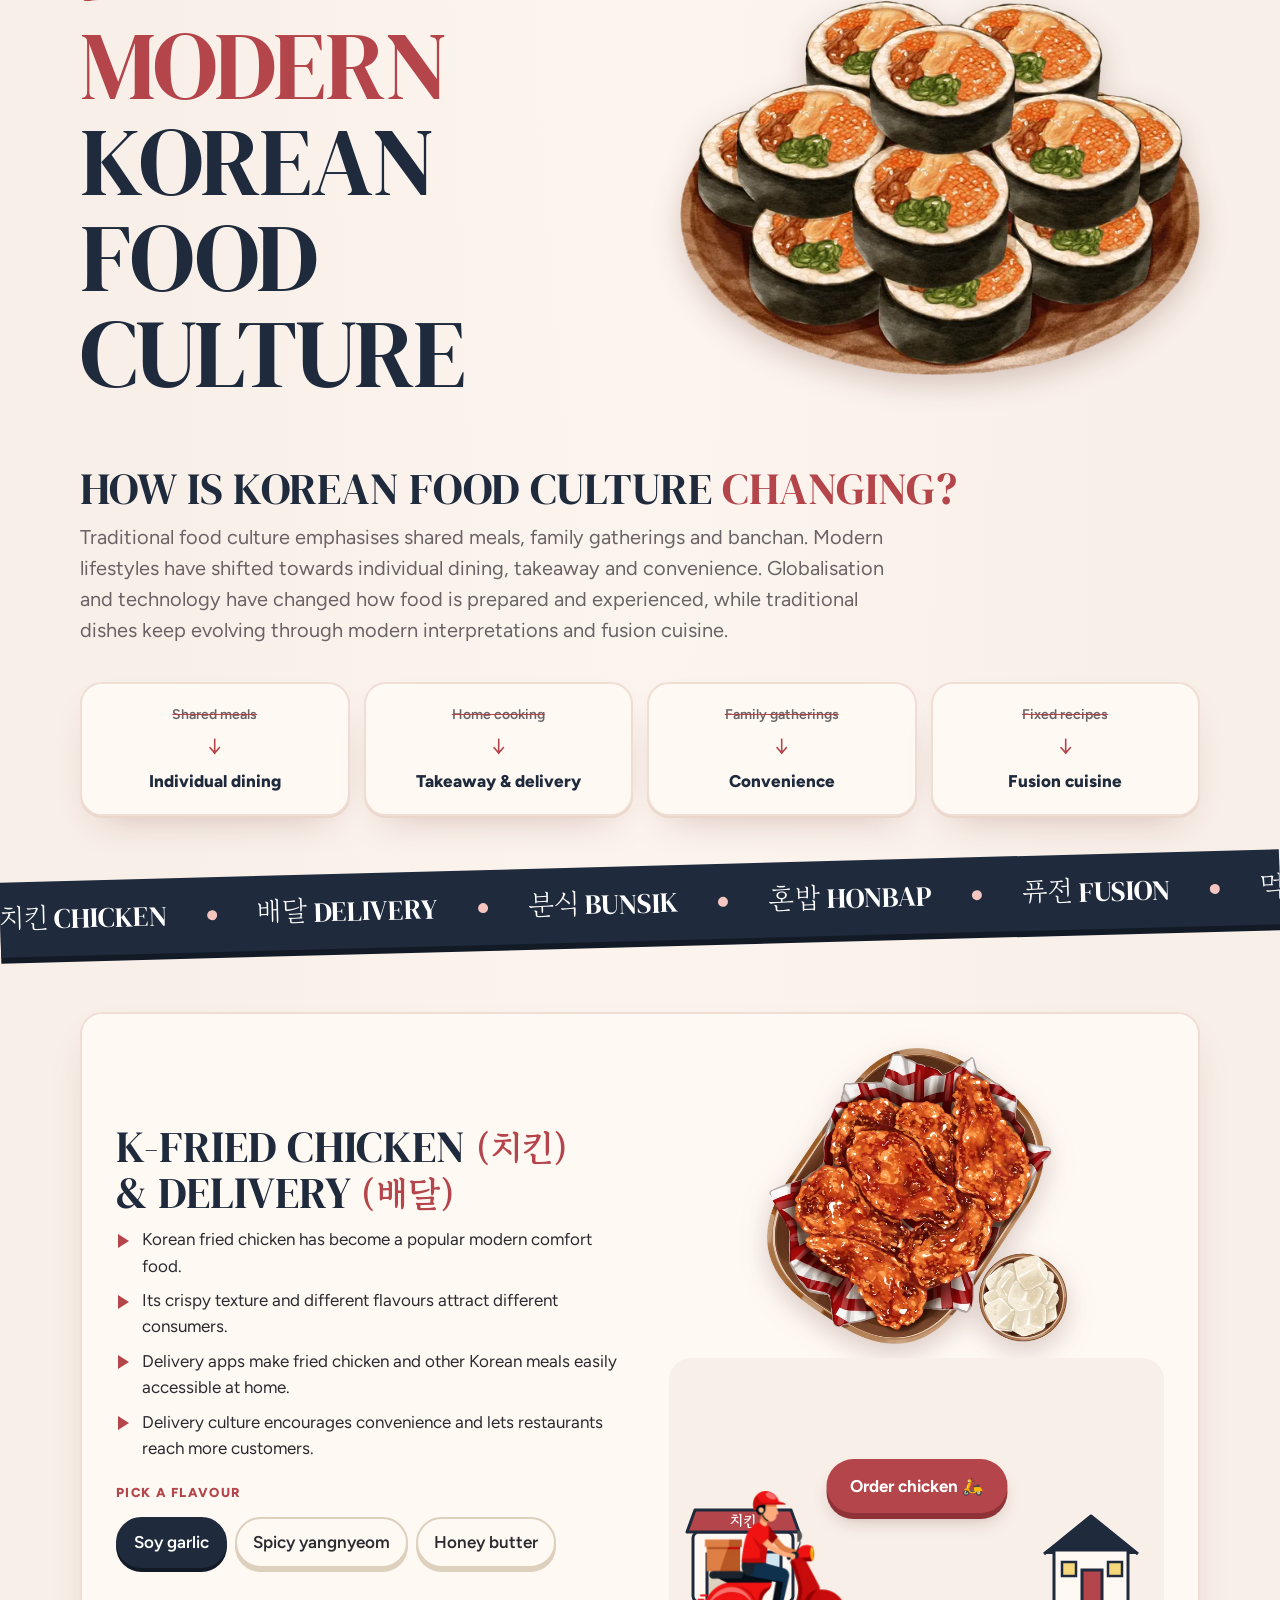
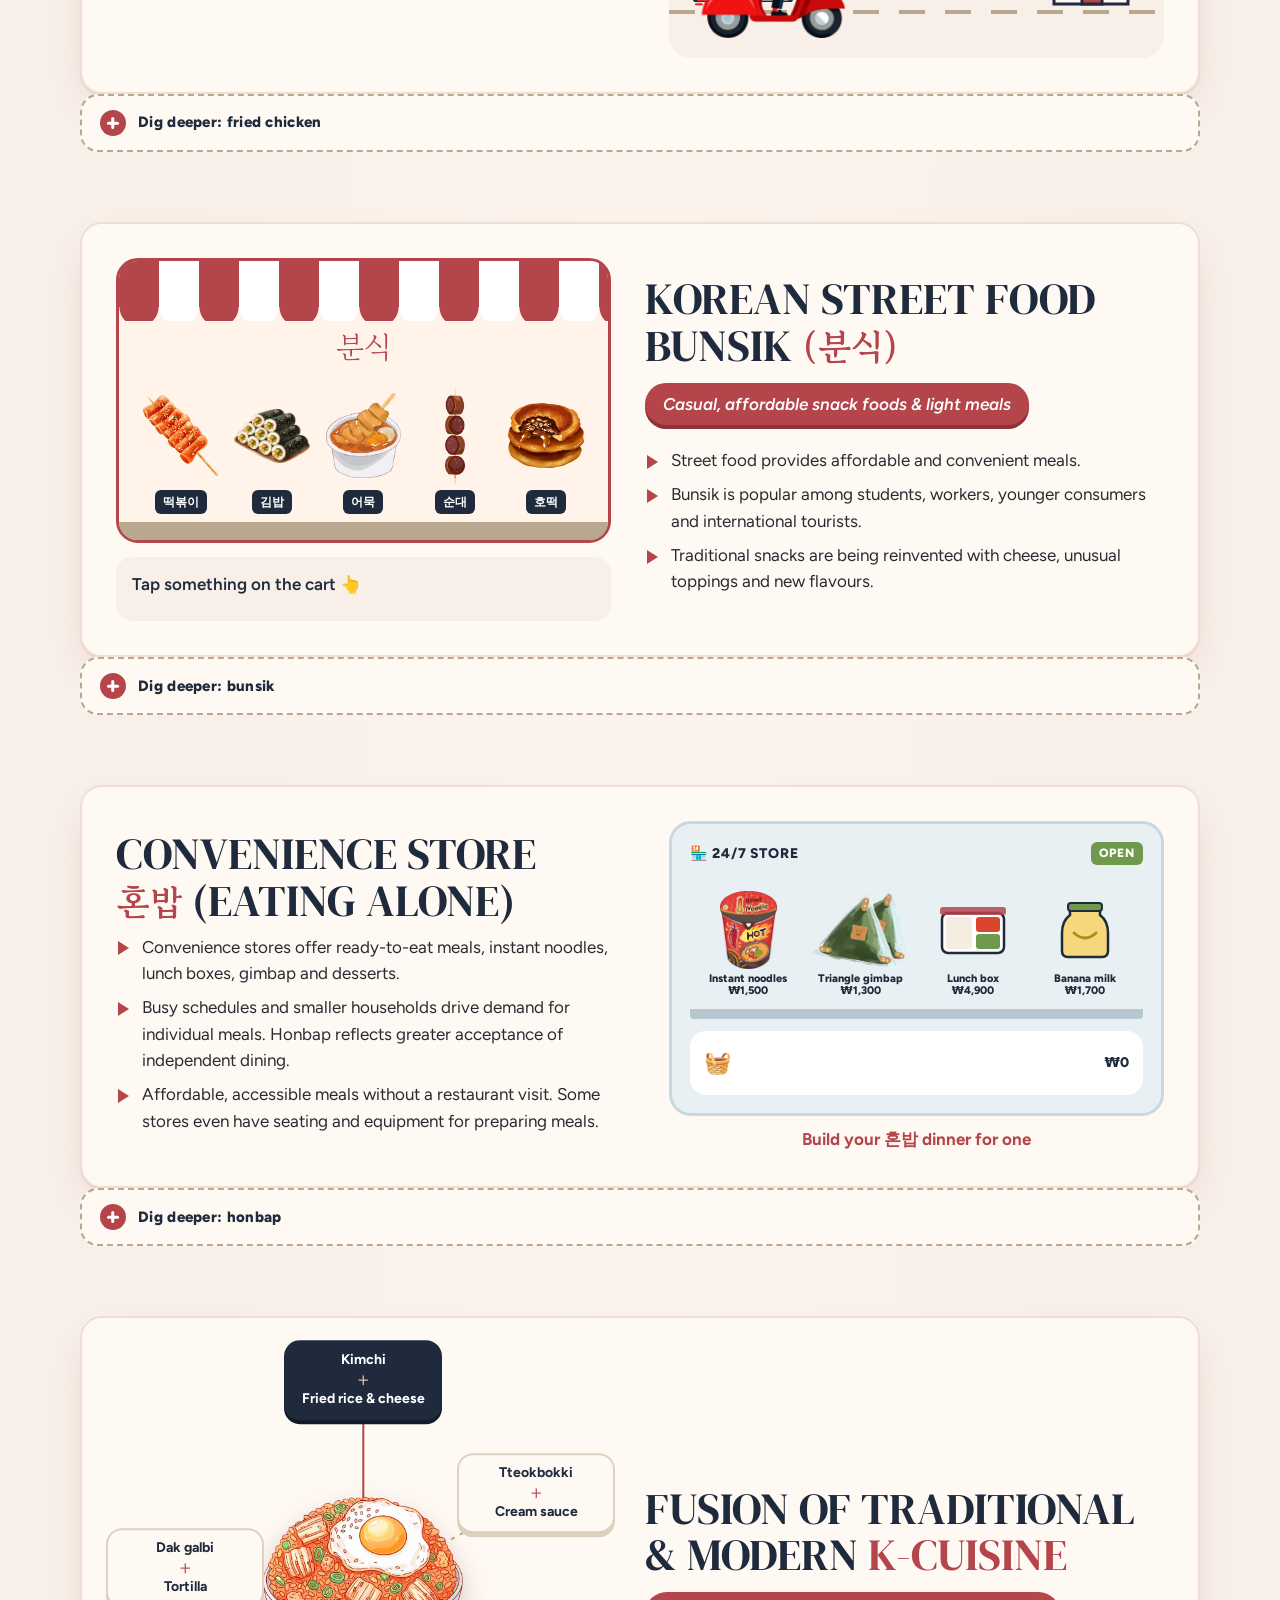
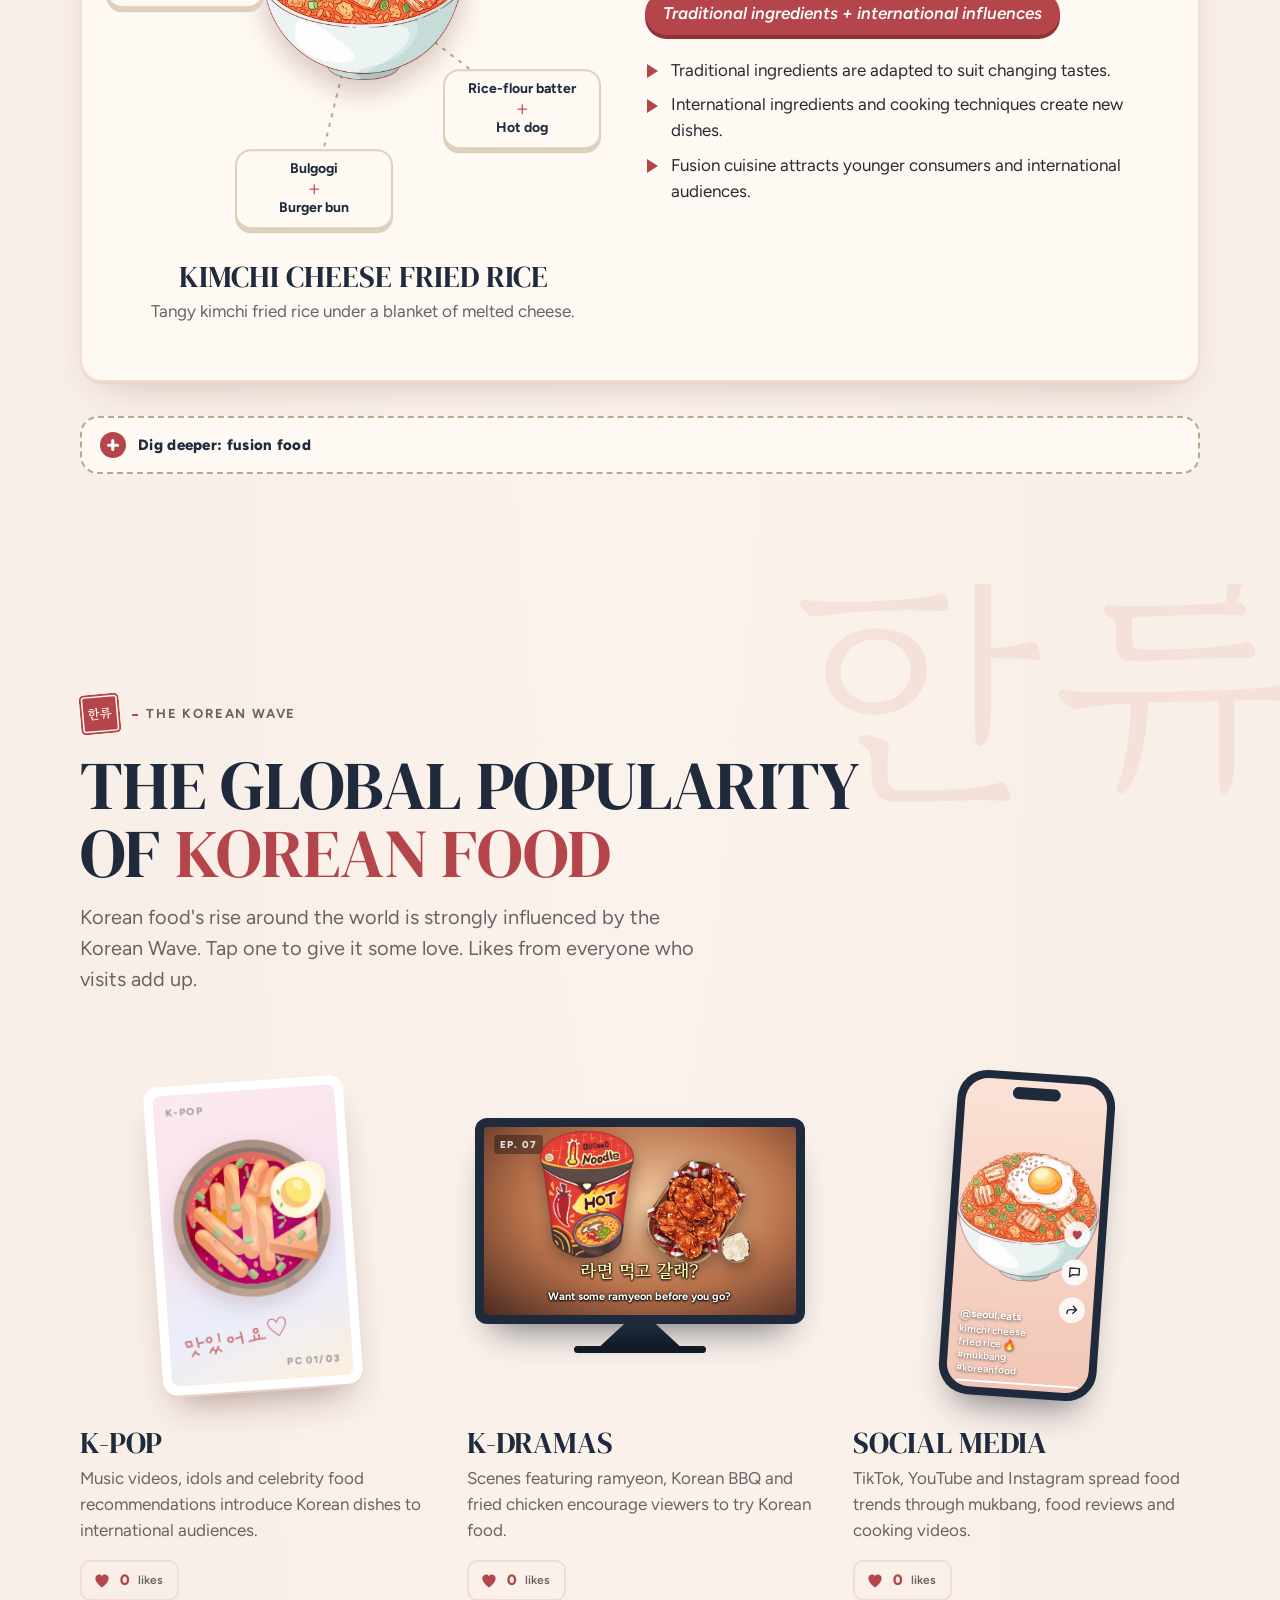
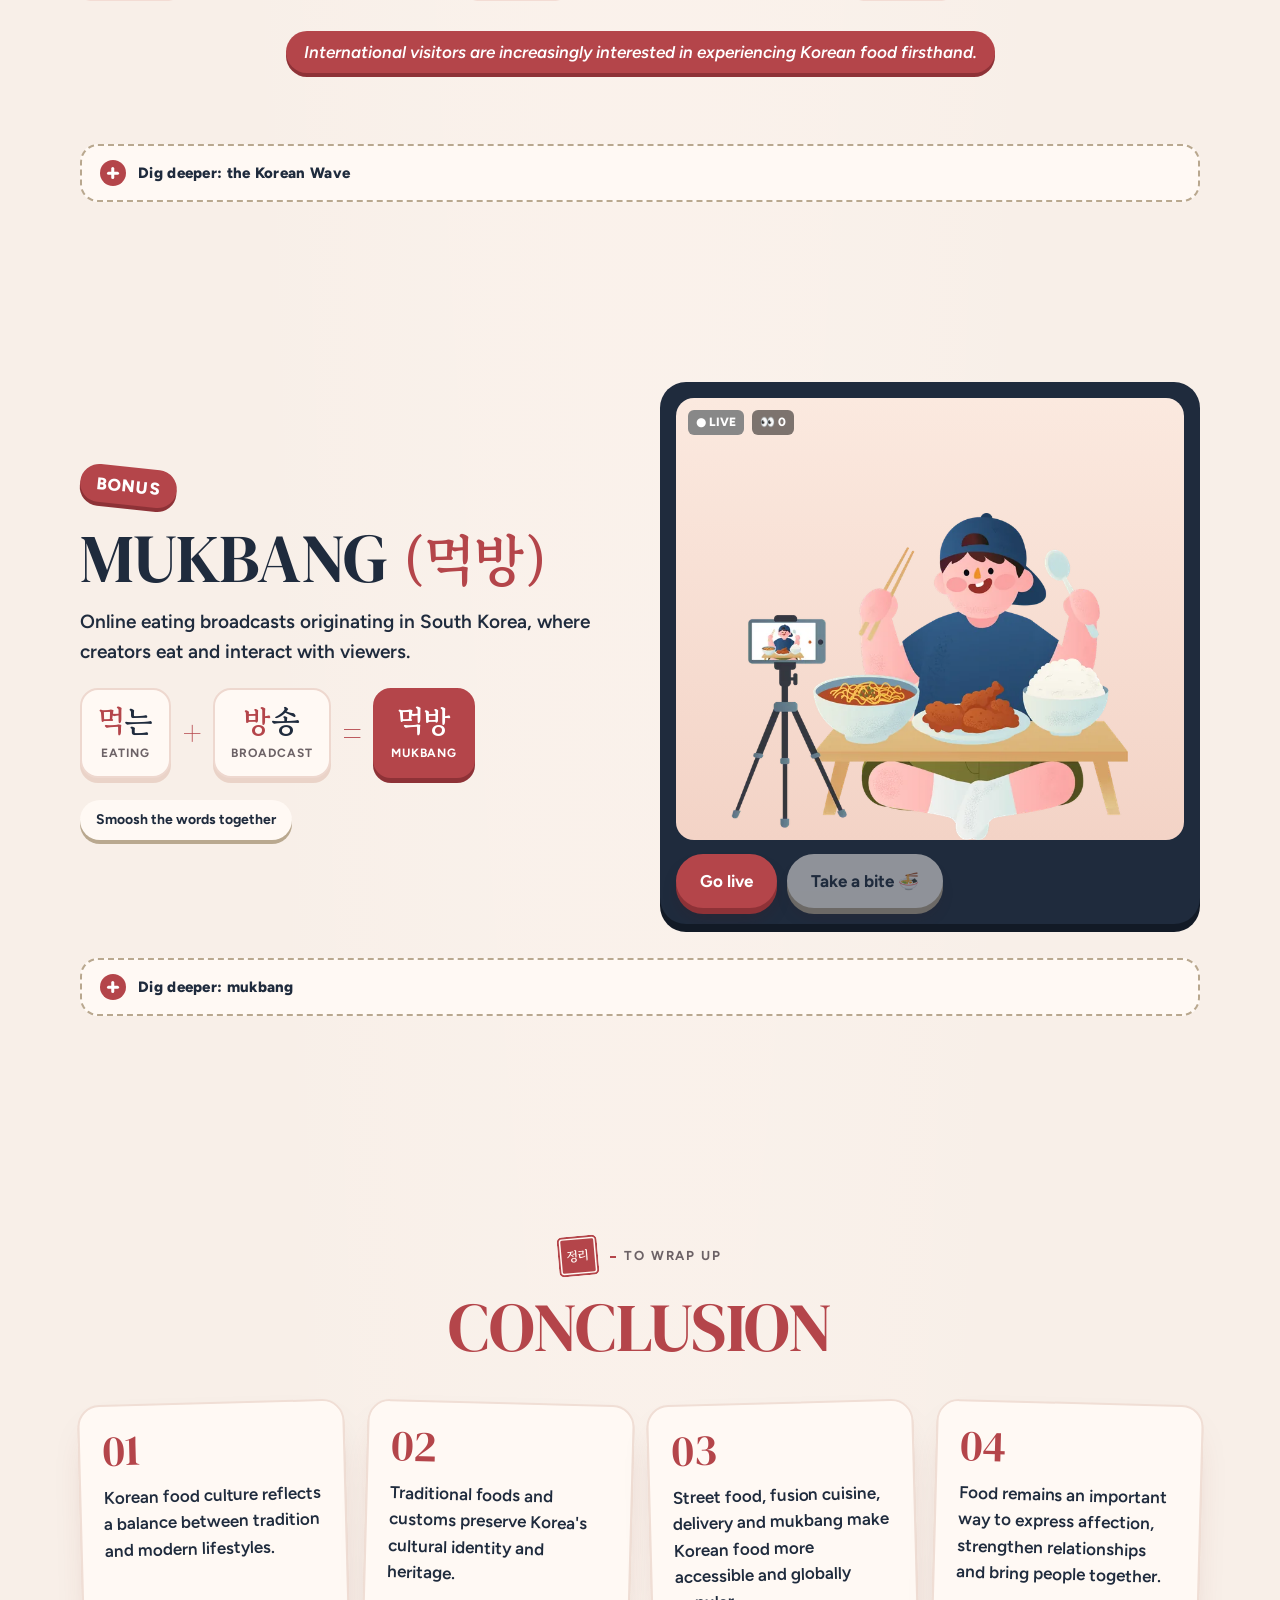
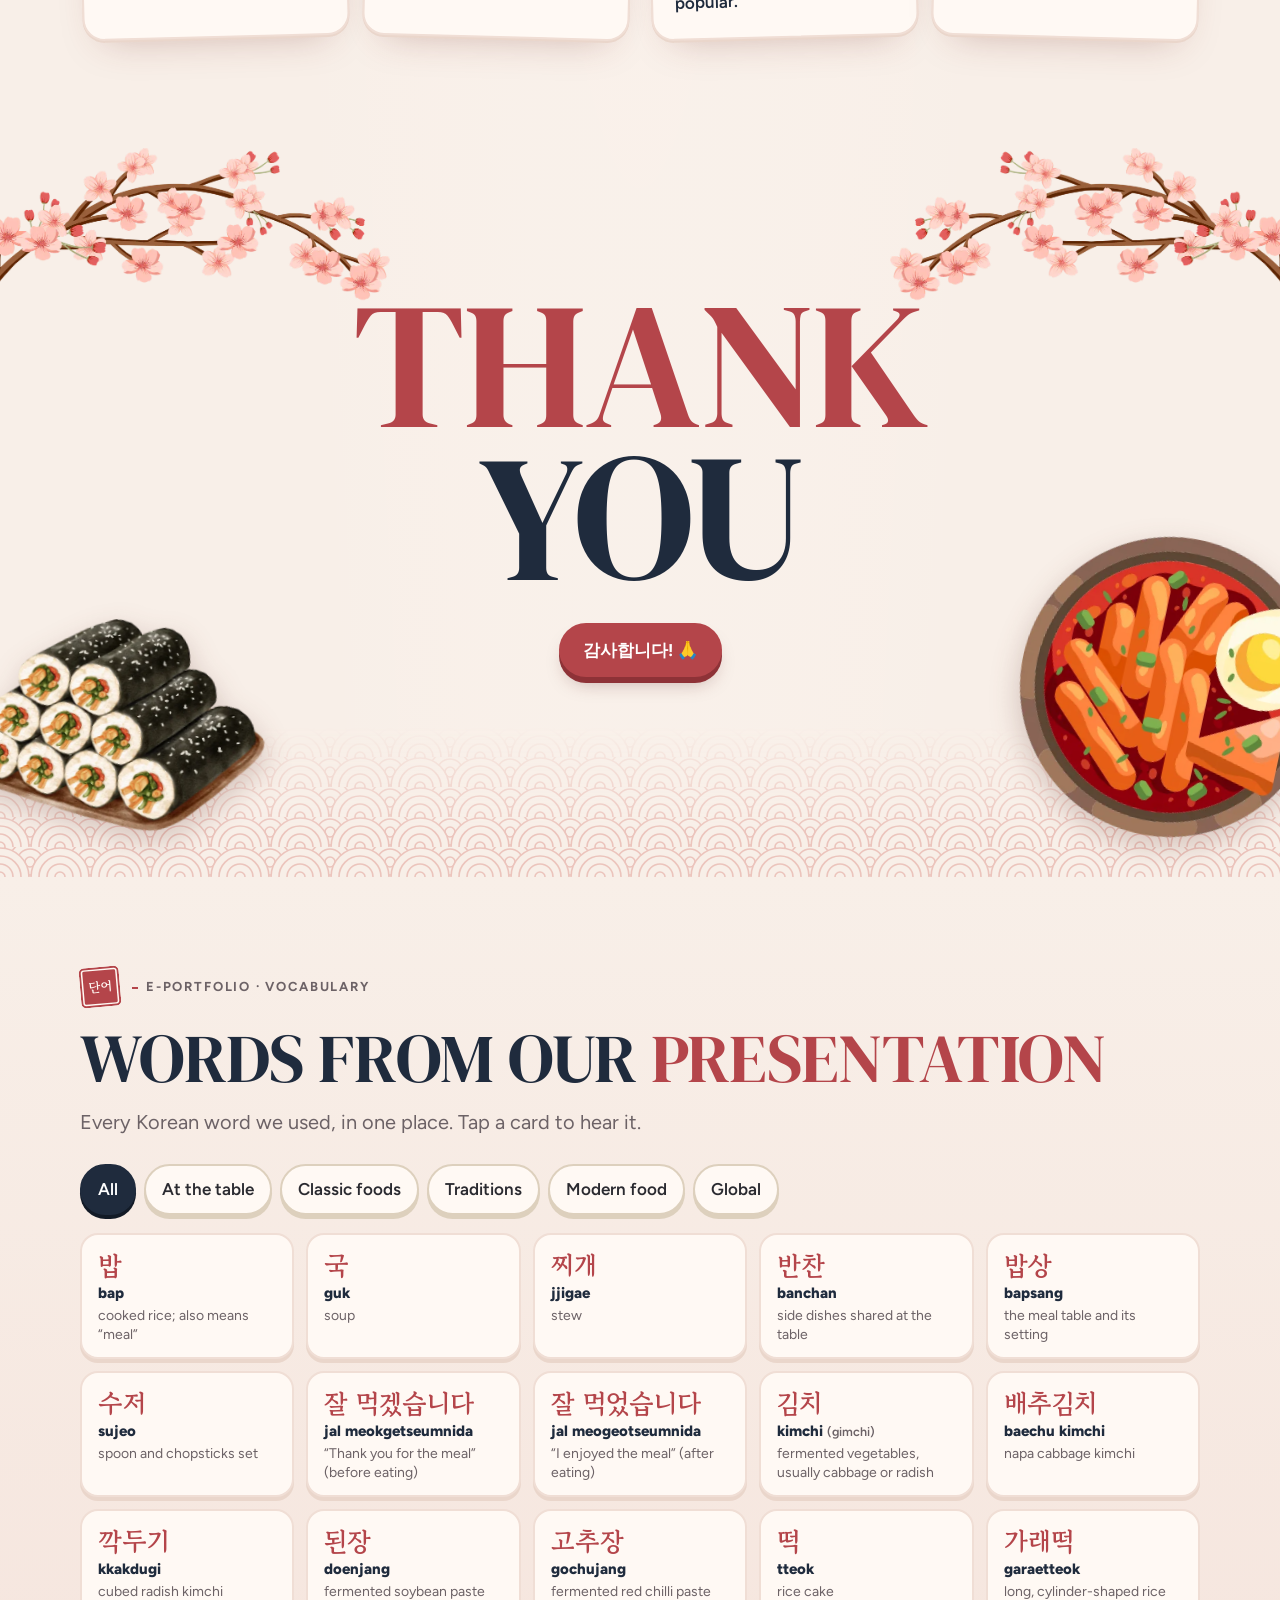
==== commit 74234361: "Sort references alphabetically" ====
--- a/index.html
+++ b/index.html
@@ -986,7 +986,7 @@
   </div>
 
 
-<div class="wrap more-wrap"><details class="more reveal"><summary><span class="plus" aria-hidden="true"></span>Dig deeper: the Korean table</summary><div class="more-body"><ul class="tri"><li>The everyday table is called <b>bapsang (밥상)</b>. Meals are named by how many banchan come with them: 3, 5, 7, 9 or 12 <i>cheop</i>. The 12-cheop table was for royalty.</li><li>Placement: the rice sits to the left of the soup, with the spoon and chopsticks beside the soup. Banchan go in the middle for everyone to share.</li><li><b>Sujeo (수저)</b> joins <i>sutgarak</i> (spoon) and <i>jeotgarak</i> (chopsticks). Never stand chopsticks upright in rice: it looks like food offered to ancestors.</li></ul><p class="src">Source: <a href="#ref-2">[2]</a></p></div></details></div>
+<div class="wrap more-wrap"><details class="more reveal"><summary><span class="plus" aria-hidden="true"></span>Dig deeper: the Korean table</summary><div class="more-body"><ul class="tri"><li>The everyday table is called <b>bapsang (밥상)</b>. Meals are named by how many banchan come with them: 3, 5, 7, 9 or 12 <i>cheop</i>. The 12-cheop table was for royalty.</li><li>Placement: the rice sits to the left of the soup, with the spoon and chopsticks beside the soup. Banchan go in the middle for everyone to share.</li><li><b>Sujeo (수저)</b> joins <i>sutgarak</i> (spoon) and <i>jeotgarak</i> (chopsticks). Never stand chopsticks upright in rice: it looks like food offered to ancestors.</li></ul><p class="src">Source: <a href="#ref-7">[7]</a></p></div></details></div>
 
 </section>
 
@@ -1056,7 +1056,7 @@
   </div>
 
 
-<div class="wrap more-wrap"><details class="more reveal"><summary><span class="plus" aria-hidden="true"></span>Dig deeper: the history of metal chopsticks</summary><div class="more-body"><ul class="tri"><li>Metal chopsticks were found in the tomb of King Muryeong of Baekje, who died in 523.</li><li>Silver only reacts to some poisons, so historians doubt that poison detection was the main reason metal tableware caught on.</li><li>Flat chopsticks were easy to make by cutting sheet metal. In the Joseon period, brass became the everyday metal for most households.</li></ul><p class="src">Source: <a href="#ref-3">[3]</a></p></div></details></div>
+<div class="wrap more-wrap"><details class="more reveal"><summary><span class="plus" aria-hidden="true"></span>Dig deeper: the history of metal chopsticks</summary><div class="more-body"><ul class="tri"><li>Metal chopsticks were found in the tomb of King Muryeong of Baekje, who died in 523.</li><li>Silver only reacts to some poisons, so historians doubt that poison detection was the main reason metal tableware caught on.</li><li>Flat chopsticks were easy to make by cutting sheet metal. In the Joseon period, brass became the everyday metal for most households.</li></ul><p class="src">Source: <a href="#ref-5">[5]</a></p></div></details></div>
 
 </section>
 
@@ -1117,7 +1117,7 @@
   </div>
 
 
-<div class="wrap more-wrap"><details class="more reveal"><summary><span class="plus" aria-hidden="true"></span>Dig deeper: more table manners</summary><div class="more-body"><ul class="tri"><li>If pouring with both hands is awkward, support your pouring arm by placing your other hand under the elbow.</li><li>Receive things from elders with both hands too.</li><li>It is more polite to lean over the table than to lift your rice or soup bowl to your mouth.</li></ul><p class="src">Source: <a href="#ref-4">[4]</a></p></div></details></div>
+<div class="wrap more-wrap"><details class="more reveal"><summary><span class="plus" aria-hidden="true"></span>Dig deeper: more table manners</summary><div class="more-body"><ul class="tri"><li>If pouring with both hands is awkward, support your pouring arm by placing your other hand under the elbow.</li><li>Receive things from elders with both hands too.</li><li>It is more polite to lean over the table than to lift your rice or soup bowl to your mouth.</li></ul><p class="src">Source: <a href="#ref-3">[3]</a></p></div></details></div>
 
 </section>
 
@@ -1247,7 +1247,7 @@
   </div>
 
 
-<div class="wrap more-wrap"><details class="more reveal"><summary><span class="plus" aria-hidden="true"></span>Dig deeper: kimchi</summary><div class="more-body"><ul class="tri"><li>Kimchi is part of nearly every Korean meal, across classes and regions.</li><li>Each family’s kimchi methods and ingredients are treated as family heritage, traditionally passed from mother-in-law to daughter-in-law.</li></ul><p class="src">Source: <a href="#ref-5">[5]</a></p></div></details><details class="more reveal"><summary><span class="plus" aria-hidden="true"></span>Dig deeper: tteok</summary><div class="more-body"><ul class="tri"><li>Tteok is made from regular rice (<i>mepssal</i>) or glutinous rice (<i>chapssal</i>), sometimes mixed.</li><li>Different tteok are made for holidays, weddings and ancestral rites.</li><li>Garaetteok is made from non-glutinous rice flour; injeolmi is pounded glutinous rice coated in bean powder.</li></ul><p class="src">Source: <a href="#ref-11">[11]</a></p></div></details><details class="more reveal"><summary><span class="plus" aria-hidden="true"></span>Dig deeper: bibimbap</summary><div class="more-body"><ul class="tri"><li><i>Bibim</i> means mixing and <i>bap</i> means cooked rice.</li><li>The vegetables are usually <i>namul</i> (seasoned vegetables). Dolsot bibimbap is served sizzling in a hot stone bowl.</li></ul><p class="src">Source: <a href="#ref-12">[12]</a></p></div></details><details class="more reveal"><summary><span class="plus" aria-hidden="true"></span>Dig deeper: yakgwa</summary><div class="more-body"><ul class="tri"><li>Koreans have made yakgwa for more than a thousand years. In the Silla period it was reserved for Buddhist ceremonies.</li><li>The dough also includes ginger juice and rice wine. It is fried at a low temperature, then soaked in honey syrup.</li></ul><p class="src">Source: <a href="#ref-6">[6]</a></p></div></details></div>
+<div class="wrap more-wrap"><details class="more reveal"><summary><span class="plus" aria-hidden="true"></span>Dig deeper: kimchi</summary><div class="more-body"><ul class="tri"><li>Kimchi is part of nearly every Korean meal, across classes and regions.</li><li>Each family’s kimchi methods and ingredients are treated as family heritage, traditionally passed from mother-in-law to daughter-in-law.</li></ul><p class="src">Source: <a href="#ref-12">[12]</a></p></div></details><details class="more reveal"><summary><span class="plus" aria-hidden="true"></span>Dig deeper: tteok</summary><div class="more-body"><ul class="tri"><li>Tteok is made from regular rice (<i>mepssal</i>) or glutinous rice (<i>chapssal</i>), sometimes mixed.</li><li>Different tteok are made for holidays, weddings and ancestral rites.</li><li>Garaetteok is made from non-glutinous rice flour; injeolmi is pounded glutinous rice coated in bean powder.</li></ul><p class="src">Source: <a href="#ref-10">[10]</a></p></div></details><details class="more reveal"><summary><span class="plus" aria-hidden="true"></span>Dig deeper: bibimbap</summary><div class="more-body"><ul class="tri"><li><i>Bibim</i> means mixing and <i>bap</i> means cooked rice.</li><li>The vegetables are usually <i>namul</i> (seasoned vegetables). Dolsot bibimbap is served sizzling in a hot stone bowl.</li></ul><p class="src">Source: <a href="#ref-1">[1]</a></p></div></details><details class="more reveal"><summary><span class="plus" aria-hidden="true"></span>Dig deeper: yakgwa</summary><div class="more-body"><ul class="tri"><li>Koreans have made yakgwa for more than a thousand years. In the Silla period it was reserved for Buddhist ceremonies.</li><li>The dough also includes ginger juice and rice wine. It is fried at a low temperature, then soaked in honey syrup.</li></ul><p class="src">Source: <a href="#ref-11">[11]</a></p></div></details></div>
 
 </section>
 
@@ -1316,7 +1316,7 @@
   </div>
 
 
-<div class="wrap more-wrap"><details class="more reveal"><summary><span class="plus" aria-hidden="true"></span>Dig deeper: kimjang</summary><div class="more-body"><ul class="tri"><li>Late autumn is kimjang season: communities make large amounts of kimchi so every household has enough for the winter.</li><li>UNESCO added kimjang to its list in December 2013, at a committee session in Baku, Azerbaijan.</li></ul><p class="src">Source: <a href="#ref-5">[5]</a></p></div></details><details class="more reveal"><summary><span class="plus" aria-hidden="true"></span>Dig deeper: holiday foods</summary><div class="more-body"><ul class="tri"><li>In tteokguk, the long white rice cake stands for long life and purity; sliced into coin shapes, it stands for wealth in the new year.</li><li>Songpyeon means “pine tteok”: it was steamed on pine needles, which stopped it sticking and added a fresh scent.</li></ul><p class="src">Source: <a href="#ref-7">[7]</a></p></div></details></div>
+<div class="wrap more-wrap"><details class="more reveal"><summary><span class="plus" aria-hidden="true"></span>Dig deeper: kimjang</summary><div class="more-body"><ul class="tri"><li>Late autumn is kimjang season: communities make large amounts of kimchi so every household has enough for the winter.</li><li>UNESCO added kimjang to its list in December 2013, at a committee session in Baku, Azerbaijan.</li></ul><p class="src">Source: <a href="#ref-12">[12]</a></p></div></details><details class="more reveal"><summary><span class="plus" aria-hidden="true"></span>Dig deeper: holiday foods</summary><div class="more-body"><ul class="tri"><li>In tteokguk, the long white rice cake stands for long life and purity; sliced into coin shapes, it stands for wealth in the new year.</li><li>Songpyeon means “pine tteok”: it was steamed on pine needles, which stopped it sticking and added a fresh scent.</li></ul><p class="src">Source: <a href="#ref-8">[8]</a></p></div></details></div>
 
 </section>
 
@@ -1436,7 +1436,7 @@
       </div>
     </div>
 
-<details class="more reveal"><summary><span class="plus" aria-hidden="true"></span>Dig deeper: bunsik</summary><div class="more-body"><ul class="tri"><li>Bunsik literally means “food made of flour”, but today it covers any quick, cheap meal served at <i>bunsikjip</i> snack restaurants.</li><li>Gimbap, tteokbokki, ramyeon, sundae and eomuk are all classic bunsik.</li></ul><p class="src">Source: <a href="#ref-8">[8]</a></p></div></details>
+<details class="more reveal"><summary><span class="plus" aria-hidden="true"></span>Dig deeper: bunsik</summary><div class="more-body"><ul class="tri"><li>Bunsik literally means “food made of flour”, but today it covers any quick, cheap meal served at <i>bunsikjip</i> snack restaurants.</li><li>Gimbap, tteokbokki, ramyeon, sundae and eomuk are all classic bunsik.</li></ul><p class="src">Source: <a href="#ref-6">[6]</a></p></div></details>
     <!-- convenience store -->
     <div class="card feature reveal">
       <div>
@@ -1457,7 +1457,7 @@
       </div>
     </div>
 
-<details class="more reveal"><summary><span class="plus" aria-hidden="true"></span>Dig deeper: honbap</summary><div class="more-body"><ul class="tri"><li>Korean media link the rise of honbap to a more competitive society, growing individualism and more single-person households.</li><li>The same shift fuelled a boom in neighbourhood convenience stores and their packed meals (dosirak).</li></ul><p class="src">Source: <a href="#ref-9">[9]</a></p></div></details>
+<details class="more reveal"><summary><span class="plus" aria-hidden="true"></span>Dig deeper: honbap</summary><div class="more-body"><ul class="tri"><li>Korean media link the rise of honbap to a more competitive society, growing individualism and more single-person households.</li><li>The same shift fuelled a boom in neighbourhood convenience stores and their packed meals (dosirak).</li></ul><p class="src">Source: <a href="#ref-4">[4]</a></p></div></details>
     <!-- fusion -->
     <div class="card feature flipx reveal">
       <div class="art-first">
@@ -1480,7 +1480,7 @@
   </div>
 
 
-<div class="wrap more-wrap"><details class="more reveal"><summary><span class="plus" aria-hidden="true"></span>Dig deeper: fusion food</summary><div class="more-body"><ul class="tri"><li>Korean tacos were popularised in 2008 by chef Roy Choi’s Kogi BBQ food truck in Los Angeles: bulgogi on a corn tortilla with kimchi salsa.</li><li>Korean corn dogs are battered and rolled in panko or chopped fries before frying; some use rice cakes or mozzarella instead of a sausage.</li></ul><p class="src">Source: <a href="#ref-10">[10]</a></p></div></details></div>
+<div class="wrap more-wrap"><details class="more reveal"><summary><span class="plus" aria-hidden="true"></span>Dig deeper: fusion food</summary><div class="more-body"><ul class="tri"><li>Korean tacos were popularised in 2008 by chef Roy Choi’s Kogi BBQ food truck in Los Angeles: bulgogi on a corn tortilla with kimchi salsa.</li><li>Korean corn dogs are battered and rolled in panko or chopped fries before frying; some use rice cakes or mozzarella instead of a sausage.</li></ul><p class="src">Source: <a href="#ref-2">[2]</a></p></div></details></div>
 
 </section>
 
@@ -1703,7 +1703,7 @@
       <h2><em>References</em></h2>
       <p class="lede">Sources for the facts on this site. Numbers in the “Dig deeper” boxes point here. Websites accessed November 2026.</p>
     </div>
-    <ol class="refs reveal"><li id="ref-1"><span class="who">T1 Group A.</span> Korean Food Culture: presentation slides (2026). Our own research and slides. <a href="#slides">See “Our slides” above</a></li><li id="ref-2"><span class="who">Maangchi.</span> Korean table setting. <a href="https://www.maangchi.com/blog/korean-table-setting" target="_blank" rel="noopener">www.maangchi.com/blog/korean-table-setting</a></li><li id="ref-3"><span class="who">Korea JoongAng Daily.</span> Flat, frustrating and now famous: The history of Korea’s metal chopsticks. <a href="https://www.koreajoongangdaily.com/kjd-special/why-flat-frustrating-and-now-famous-the-history-of-koreas-metal-chopsticks/12031557" target="_blank" rel="noopener">www.koreajoongangdaily.com/kjd-special/why-flat-frustrating-and-now-famous-the-history-of-koreas-metal-chopsticks/12031557</a></li><li id="ref-4"><span class="who">Embassy of the Republic of Korea (MOFA).</span> Korean etiquette and manners. <a href="https://overseas.mofa.go.kr/no-en/brd/m_21237/view.do?seq=111" target="_blank" rel="noopener">overseas.mofa.go.kr/no-en/brd/m_21237/view.do?seq=111</a></li><li id="ref-5"><span class="who">UNESCO.</span> Kimjang, making and sharing kimchi in the Republic of Korea. Intangible Cultural Heritage list, inscribed 2013. <a href="https://ich.unesco.org/en/RL/kimjang-making-and-sharing-kimchi-in-the-republic-of-korea-00881" target="_blank" rel="noopener">ich.unesco.org/en/RL/kimjang-making-and-sharing-kimchi-in-the-republic-of-korea-00881</a></li><li id="ref-6"><span class="who">Tasting Table.</span> The sweet and chewy Korean cookies made for special celebrations. <a href="https://tastingtable.com/1193375/the-sweet-and-chewy-korean-cookies-made-for-special-celebrations" target="_blank" rel="noopener">tastingtable.com/1193375/the-sweet-and-chewy-korean-cookies-made-for-special-celebrations</a></li><li id="ref-7"><span class="who">Michelin Guide.</span> Article on what goes into a bowl of tteokguk. <a href="https://guide.michelin.com/kr/en/article/features/whats-bowl-tteokguk" target="_blank" rel="noopener">guide.michelin.com/kr/en/article/features/whats-bowl-tteokguk</a></li><li id="ref-8"><span class="who">Lonely Planet.</span> A guide to the best street food in South Korea. <a href="https://www.lonelyplanet.com/articles/best-street-food-south-korea" target="_blank" rel="noopener">www.lonelyplanet.com/articles/best-street-food-south-korea</a></li><li id="ref-9"><span class="who">Korea Economic Institute of America (KEIA).</span> Table for one? How dining culture is changing in South Korea. <a href="https://keia.org/analysis/table-for-one-how-dining-culture-is-changing-in-south-korea/" target="_blank" rel="noopener">keia.org/analysis/table-for-one-how-dining-culture-is-changing-in-south-korea/</a></li><li id="ref-10"><span class="who">Daebak.</span> 5 Korean fusion cuisines to try, from tacos to carbonara. <a href="https://daebak.co/blogs/magazine/5-korean-fusion-cuisines-to-try" target="_blank" rel="noopener">daebak.co/blogs/magazine/5-korean-fusion-cuisines-to-try</a></li><li id="ref-11"><span class="who">Taste Korean Food.</span> Korean rice cakes (tteok) explained: A complete guide to types, ingredients and cultural meaning. <a href="https://www.tastekoreanfood.com/ktrend/korean-rice-cakes-tteok-complete-guide-to-types-ingredients-cultural-meaning" target="_blank" rel="noopener">www.tastekoreanfood.com/ktrend/korean-rice-cakes-tteok-complete-guide-to-types-ingredients-cultural-meaning</a></li><li id="ref-12"><span class="who">BIBIBOP.</span> What is bibimbap? Korea’s mixed rice bowl. <a href="https://www.bibibop.com/2026/09/12/what-is-bibimbap/" target="_blank" rel="noopener">www.bibibop.com/2026/09/12/what-is-bibimbap/</a></li></ol>
+    <ol class="refs reveal"><li id="ref-1"><span class="who">BIBIBOP.</span> What is bibimbap? Korea’s mixed rice bowl. <a href="https://www.bibibop.com/2026/09/12/what-is-bibimbap/" target="_blank" rel="noopener">www.bibibop.com/2026/09/12/what-is-bibimbap/</a></li><li id="ref-2"><span class="who">Daebak.</span> 5 Korean fusion cuisines to try, from tacos to carbonara. <a href="https://daebak.co/blogs/magazine/5-korean-fusion-cuisines-to-try" target="_blank" rel="noopener">daebak.co/blogs/magazine/5-korean-fusion-cuisines-to-try</a></li><li id="ref-3"><span class="who">Embassy of the Republic of Korea (MOFA).</span> Korean etiquette and manners. <a href="https://overseas.mofa.go.kr/no-en/brd/m_21237/view.do?seq=111" target="_blank" rel="noopener">overseas.mofa.go.kr/no-en/brd/m_21237/view.do?seq=111</a></li><li id="ref-4"><span class="who">Korea Economic Institute of America (KEIA).</span> Table for one? How dining culture is changing in South Korea. <a href="https://keia.org/analysis/table-for-one-how-dining-culture-is-changing-in-south-korea/" target="_blank" rel="noopener">keia.org/analysis/table-for-one-how-dining-culture-is-changing-in-south-korea/</a></li><li id="ref-5"><span class="who">Korea JoongAng Daily.</span> Flat, frustrating and now famous: The history of Korea’s metal chopsticks. <a href="https://www.koreajoongangdaily.com/kjd-special/why-flat-frustrating-and-now-famous-the-history-of-koreas-metal-chopsticks/12031557" target="_blank" rel="noopener">www.koreajoongangdaily.com/kjd-special/why-flat-frustrating-and-now-famous-the-history-of-koreas-metal-chopsticks/12031557</a></li><li id="ref-6"><span class="who">Lonely Planet.</span> A guide to the best street food in South Korea. <a href="https://www.lonelyplanet.com/articles/best-street-food-south-korea" target="_blank" rel="noopener">www.lonelyplanet.com/articles/best-street-food-south-korea</a></li><li id="ref-7"><span class="who">Maangchi.</span> Korean table setting. <a href="https://www.maangchi.com/blog/korean-table-setting" target="_blank" rel="noopener">www.maangchi.com/blog/korean-table-setting</a></li><li id="ref-8"><span class="who">Michelin Guide.</span> Article on what goes into a bowl of tteokguk. <a href="https://guide.michelin.com/kr/en/article/features/whats-bowl-tteokguk" target="_blank" rel="noopener">guide.michelin.com/kr/en/article/features/whats-bowl-tteokguk</a></li><li id="ref-9"><span class="who">T1 Group A.</span> Korean Food Culture: presentation slides (2026). Our own research and slides. <a href="#slides">See “Our slides” above</a></li><li id="ref-10"><span class="who">Taste Korean Food.</span> Korean rice cakes (tteok) explained: A complete guide to types, ingredients and cultural meaning. <a href="https://www.tastekoreanfood.com/ktrend/korean-rice-cakes-tteok-complete-guide-to-types-ingredients-cultural-meaning" target="_blank" rel="noopener">www.tastekoreanfood.com/ktrend/korean-rice-cakes-tteok-complete-guide-to-types-ingredients-cultural-meaning</a></li><li id="ref-11"><span class="who">Tasting Table.</span> The sweet and chewy Korean cookies made for special celebrations. <a href="https://tastingtable.com/1193375/the-sweet-and-chewy-korean-cookies-made-for-special-celebrations" target="_blank" rel="noopener">tastingtable.com/1193375/the-sweet-and-chewy-korean-cookies-made-for-special-celebrations</a></li><li id="ref-12"><span class="who">UNESCO.</span> Kimjang, making and sharing kimchi in the Republic of Korea. Intangible Cultural Heritage list, inscribed 2013. <a href="https://ich.unesco.org/en/RL/kimjang-making-and-sharing-kimchi-in-the-republic-of-korea-00881" target="_blank" rel="noopener">ich.unesco.org/en/RL/kimjang-making-and-sharing-kimchi-in-the-republic-of-korea-00881</a></li></ol>
   </div>
 </section>
 <footer>Korean Food Culture · T1 Group A · 수진 · 슈엣링 · 안나 · 지원</footer>
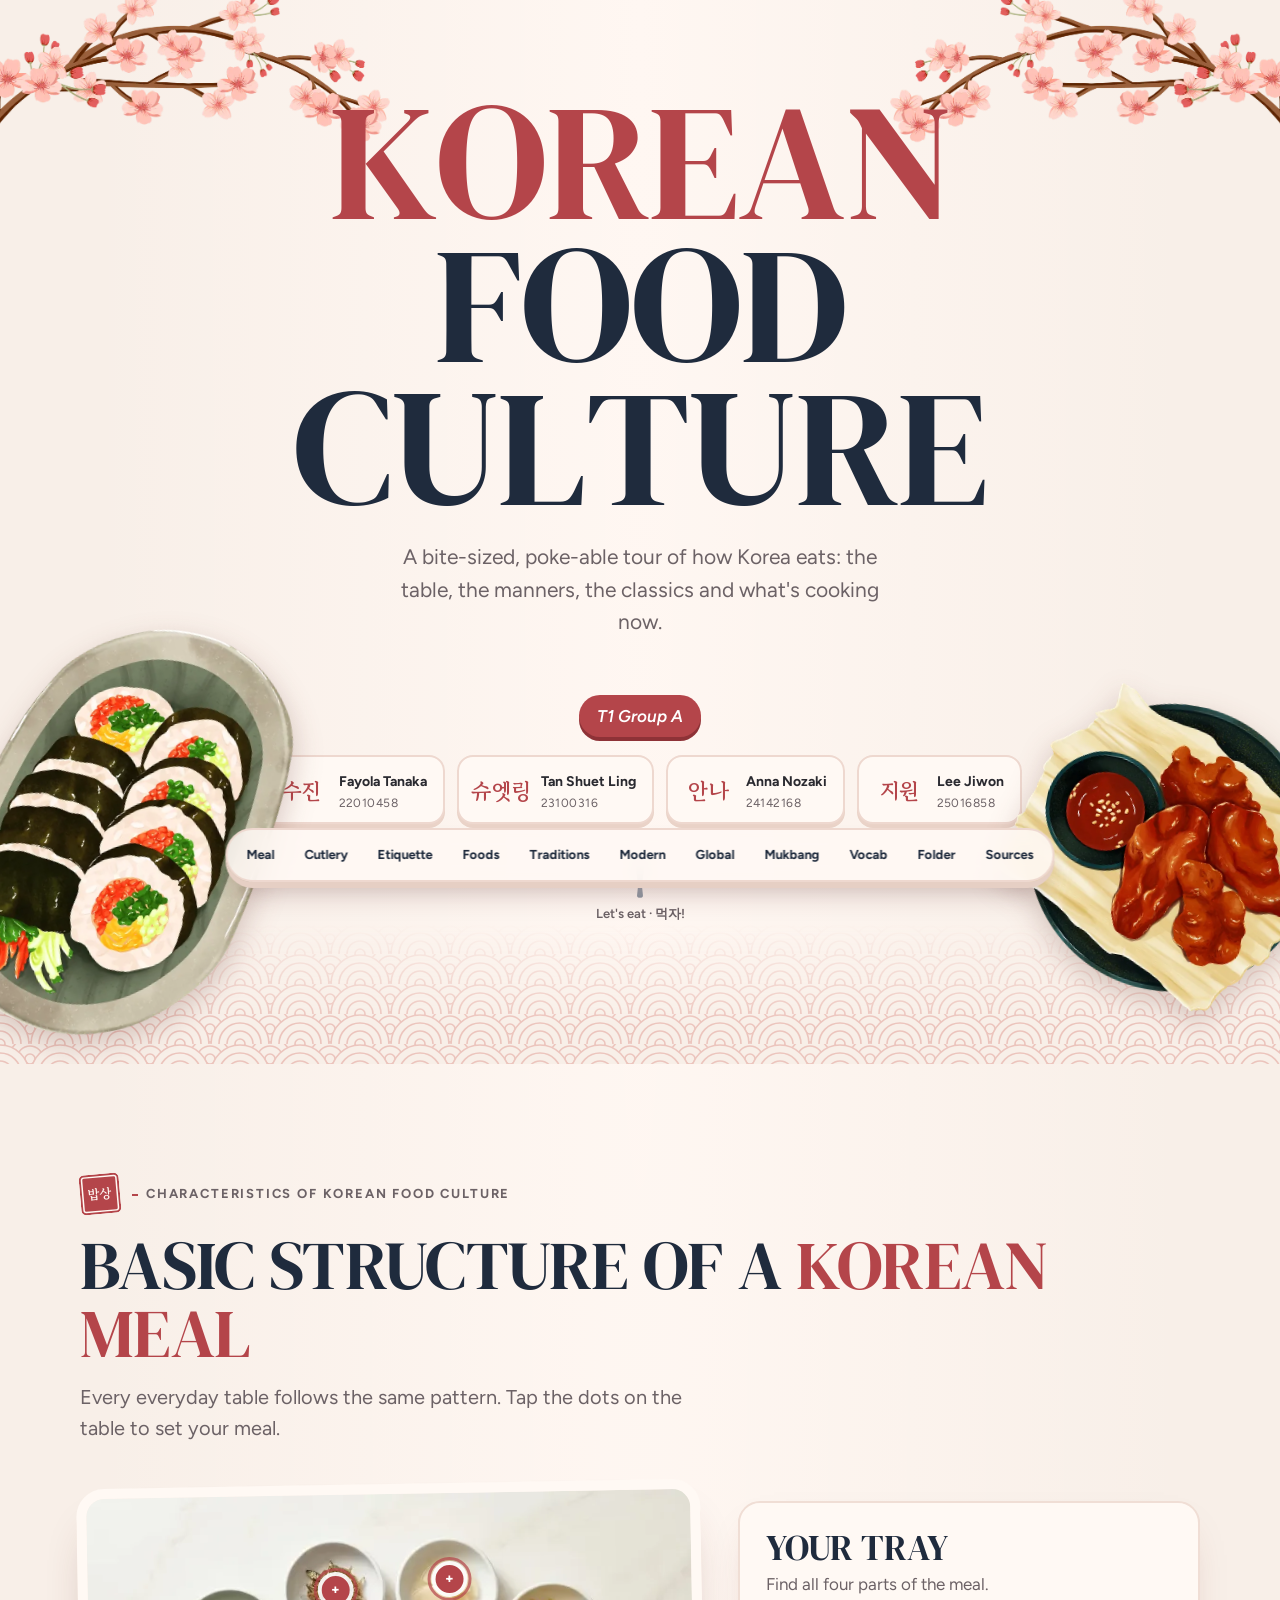
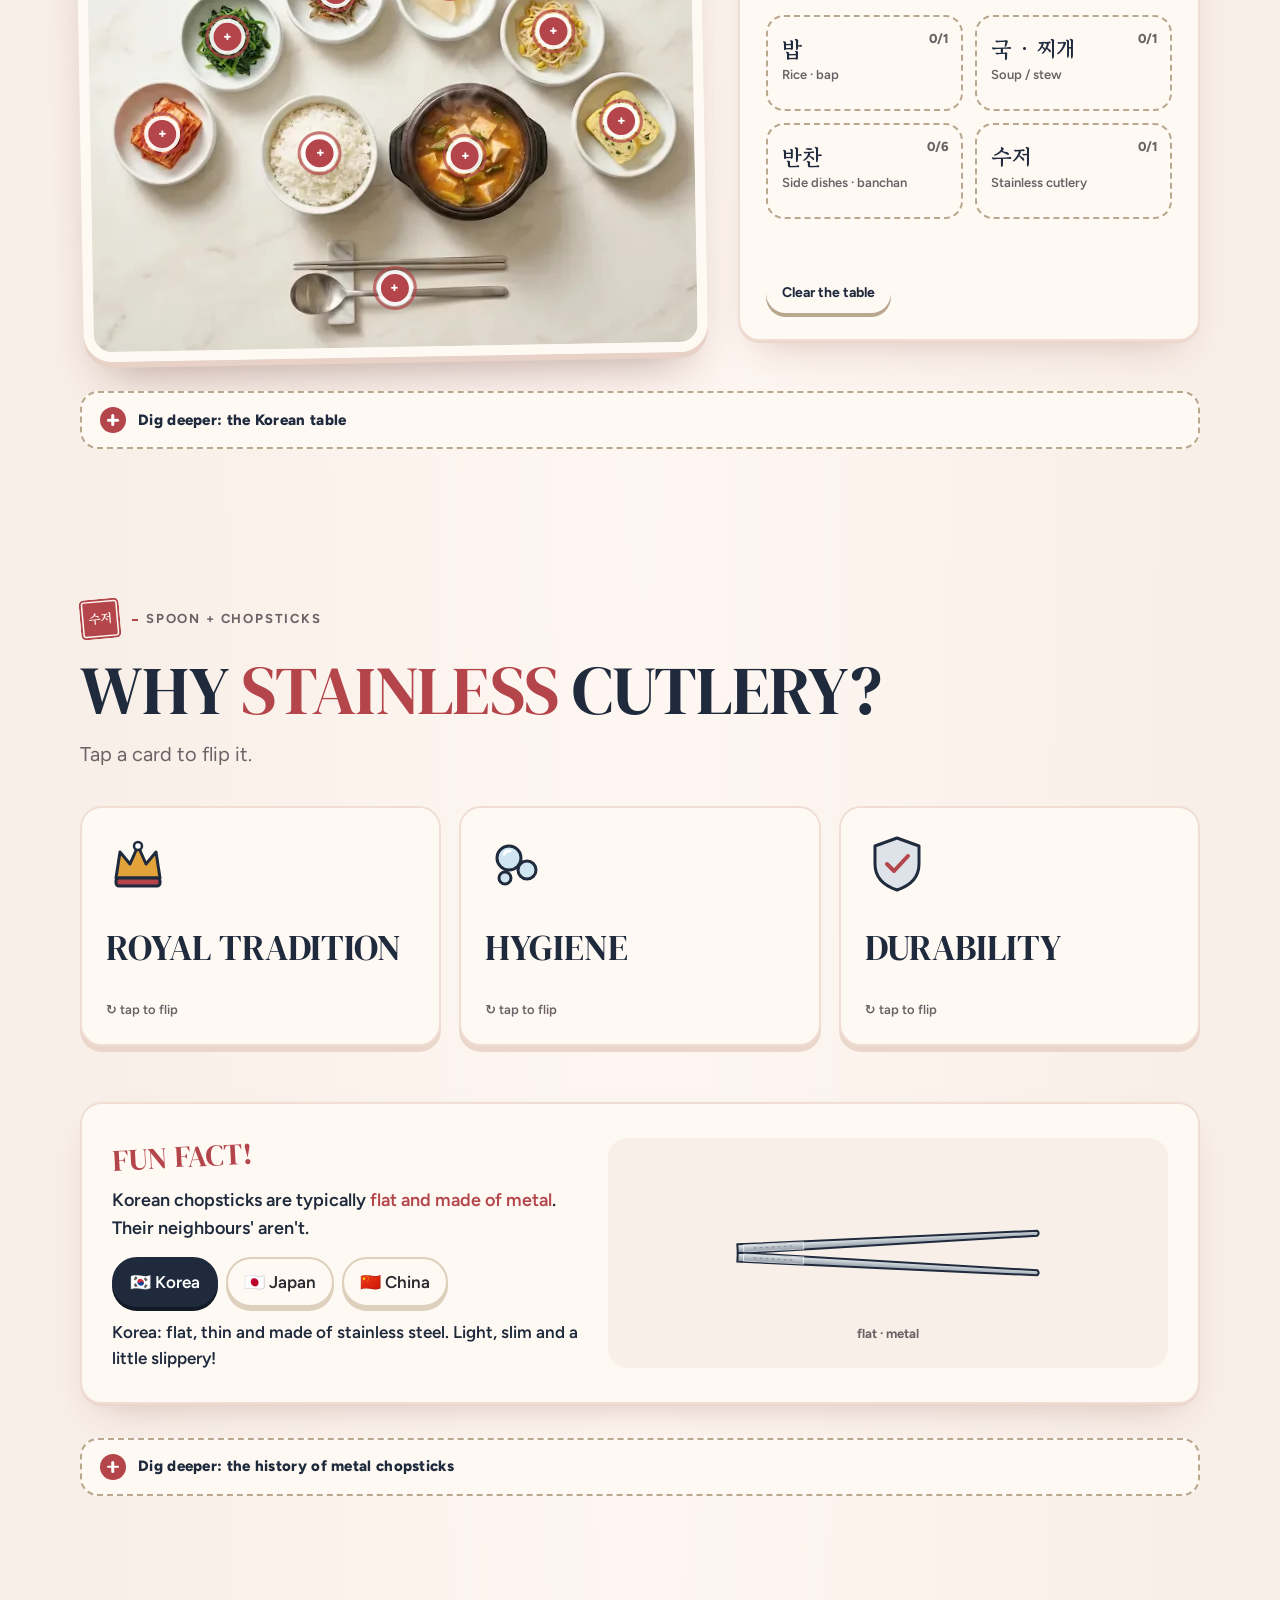
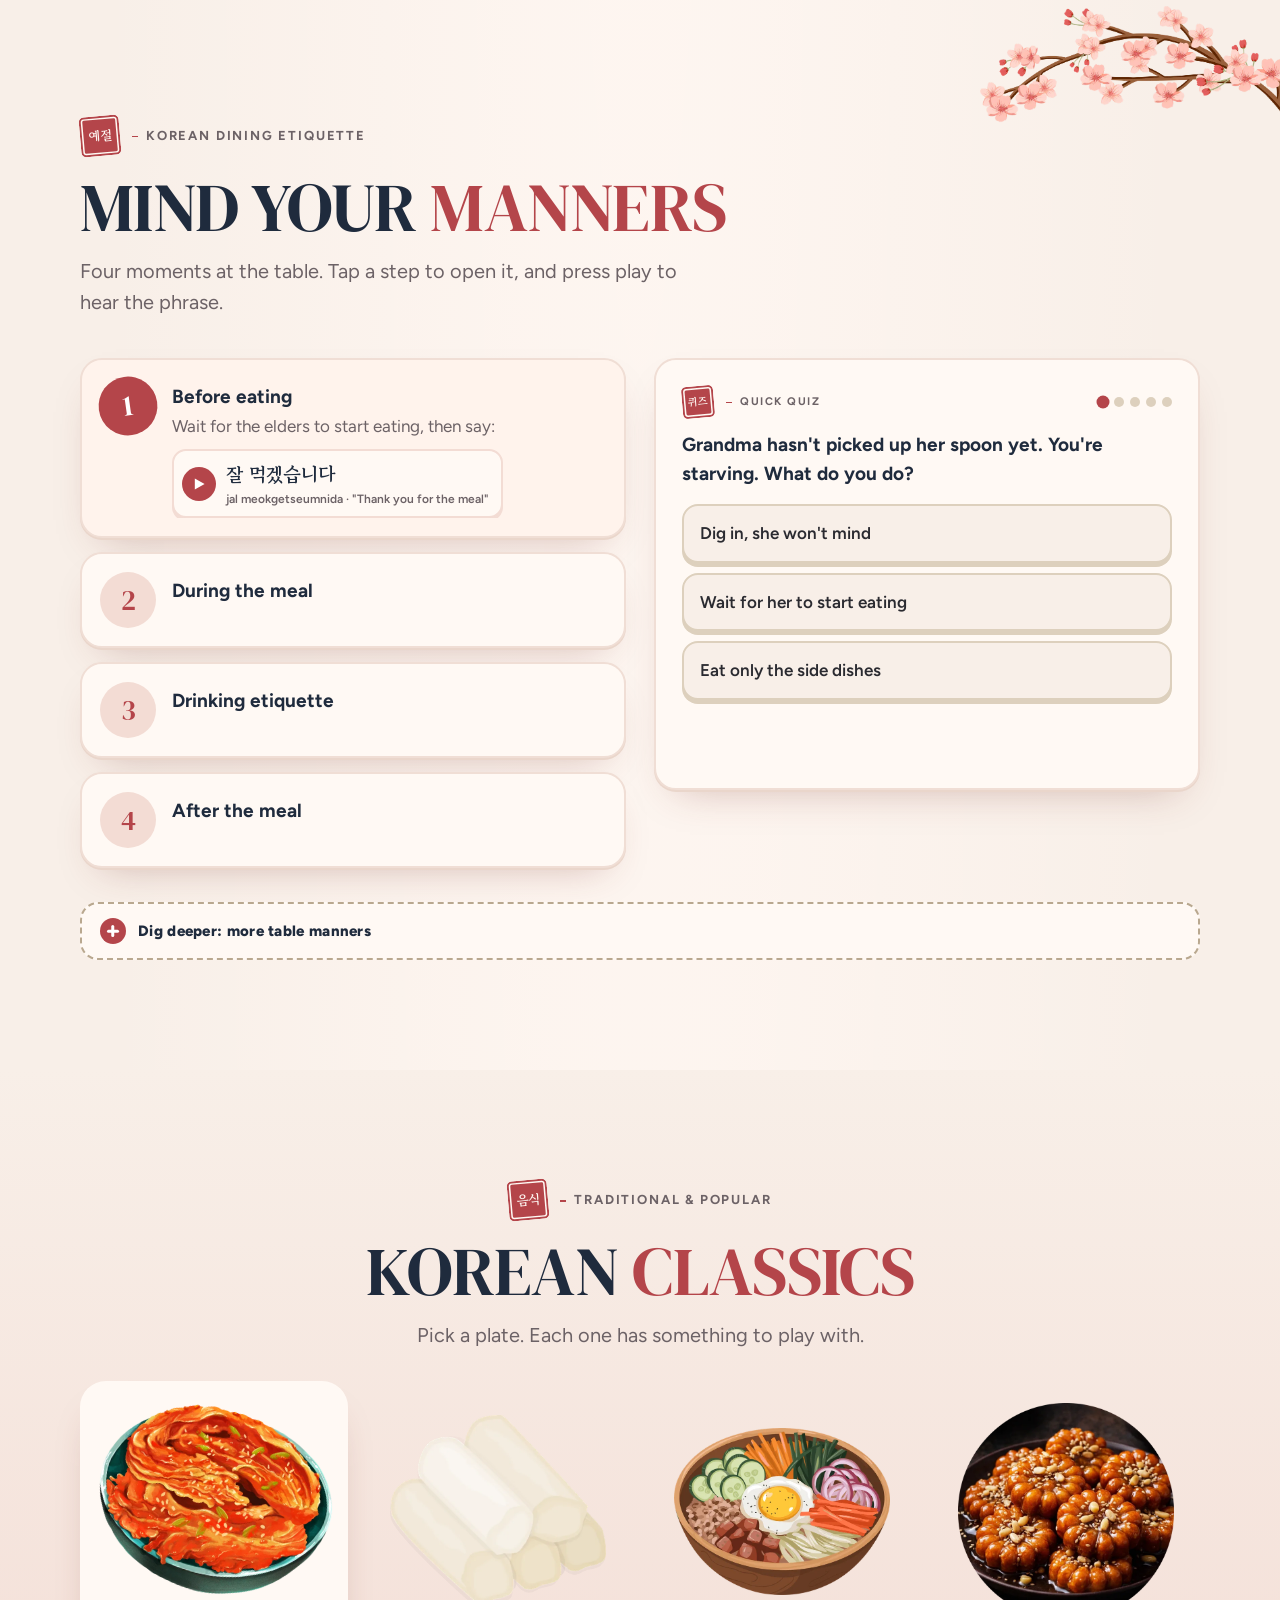
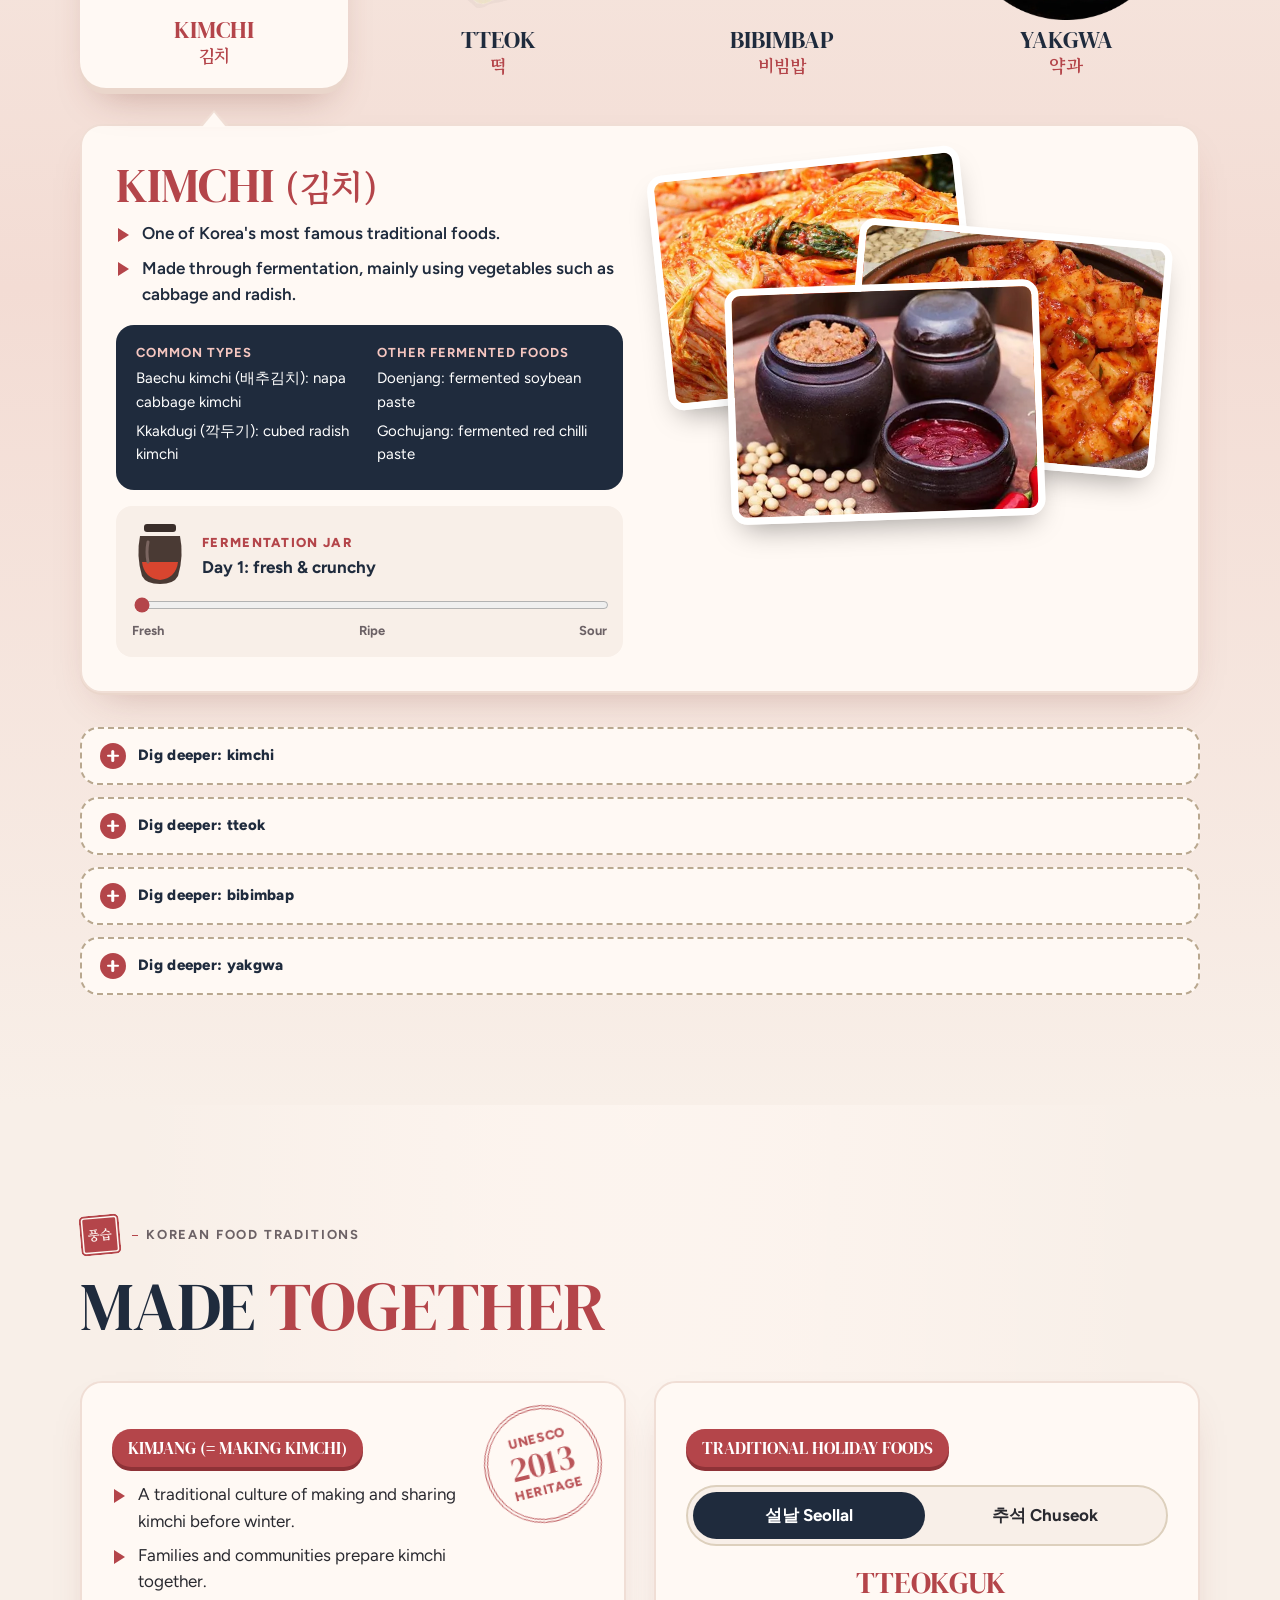
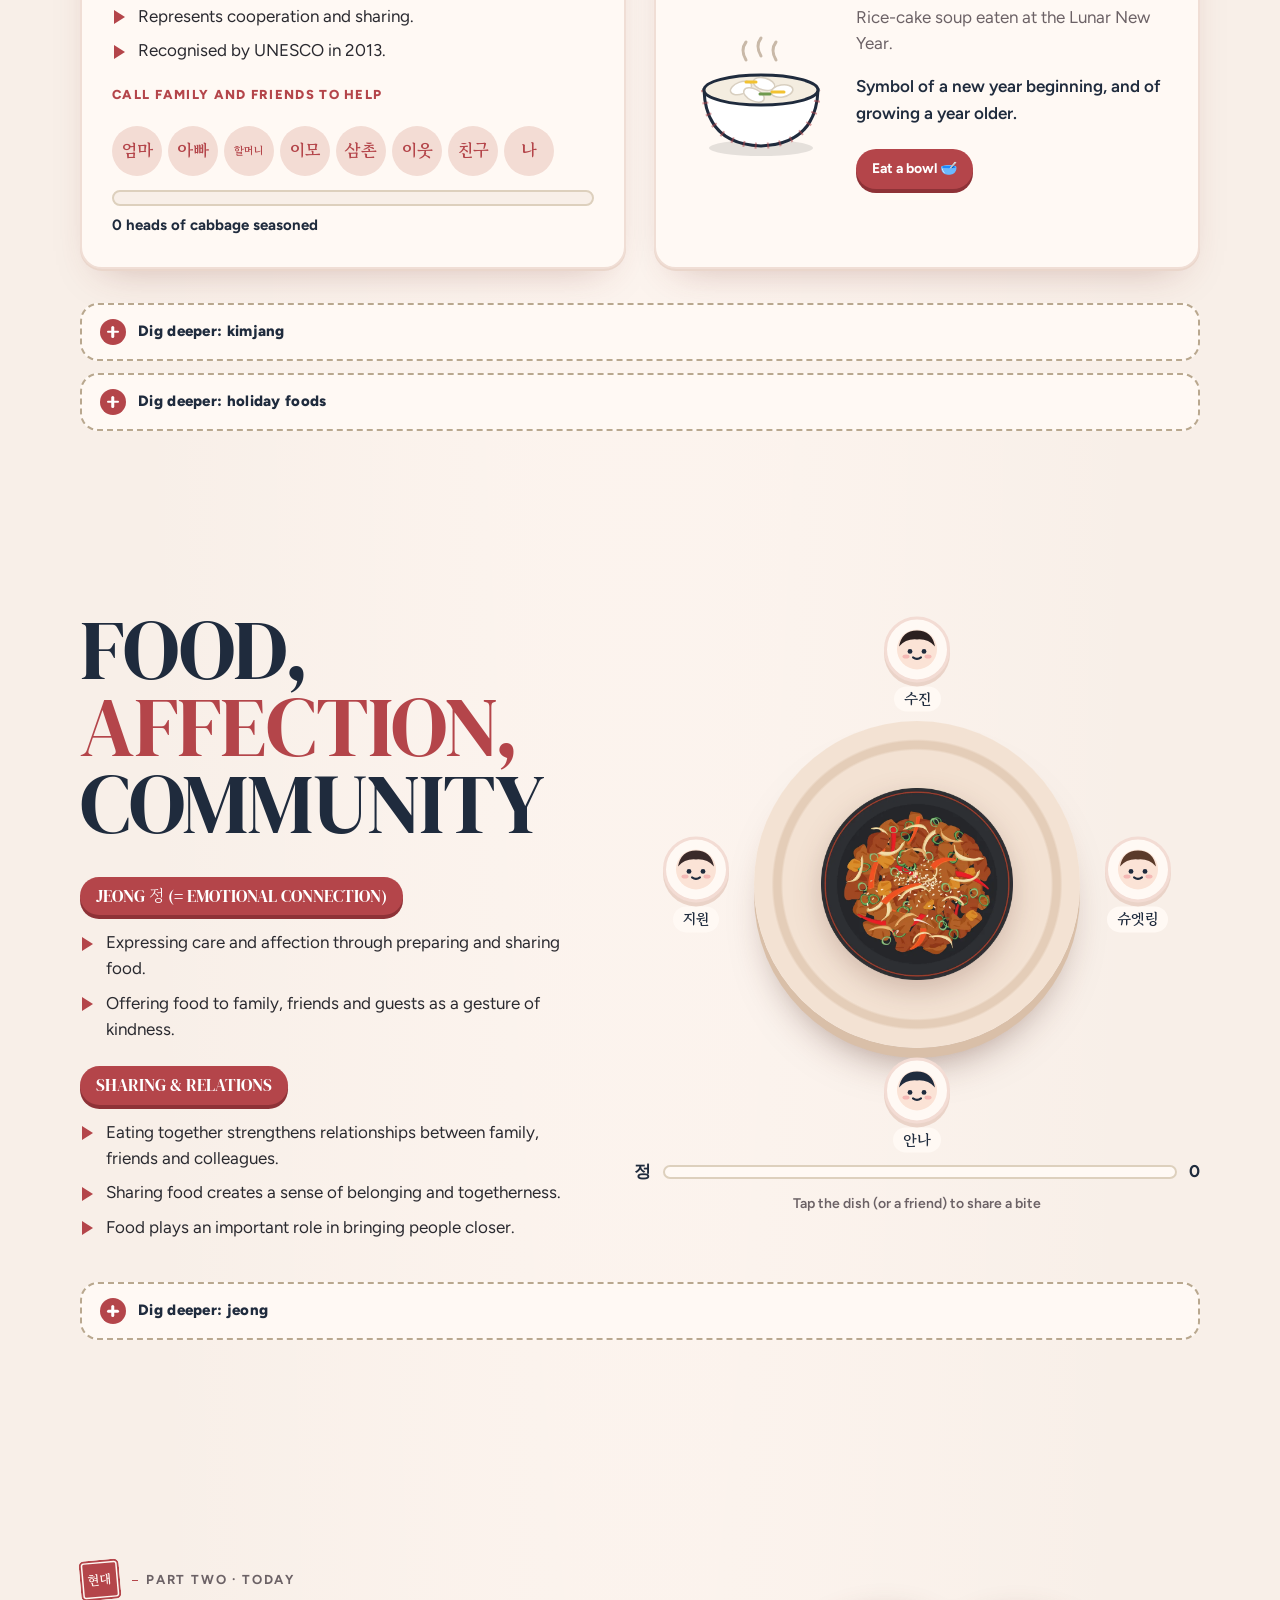
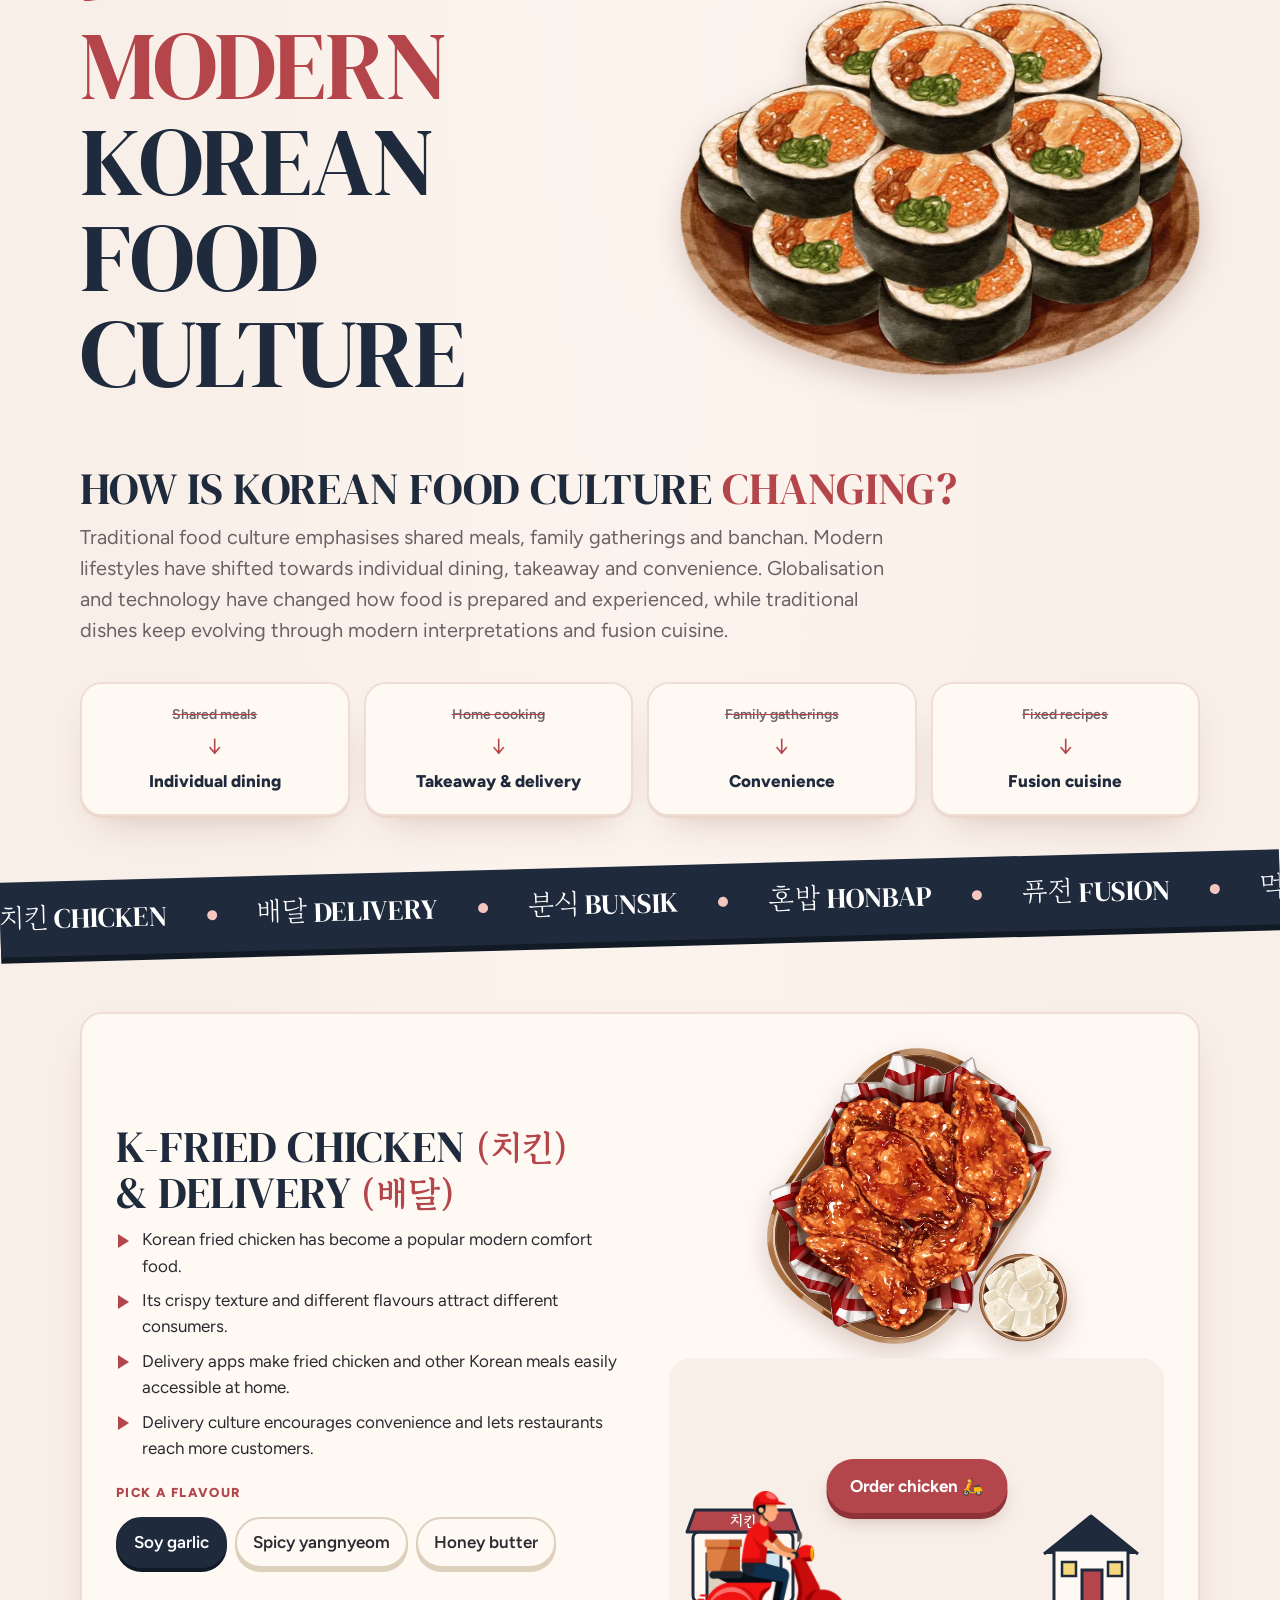
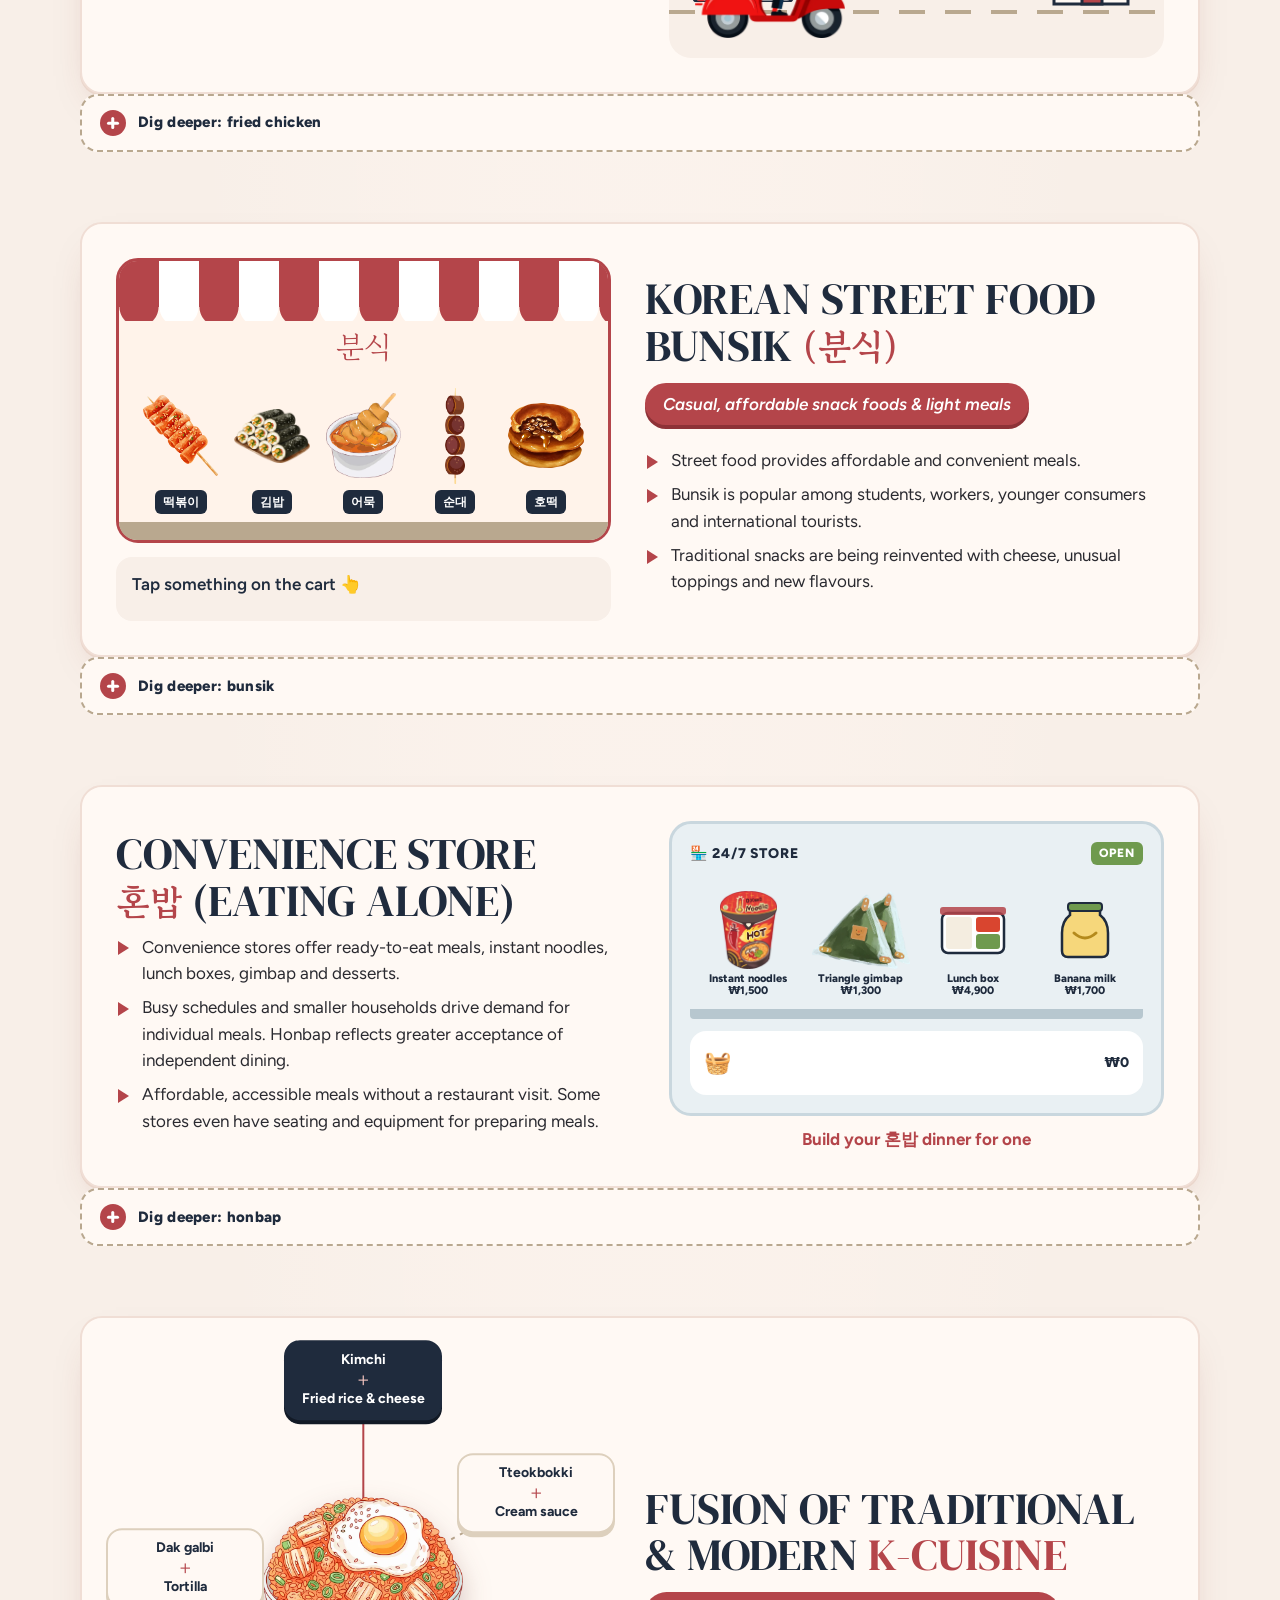
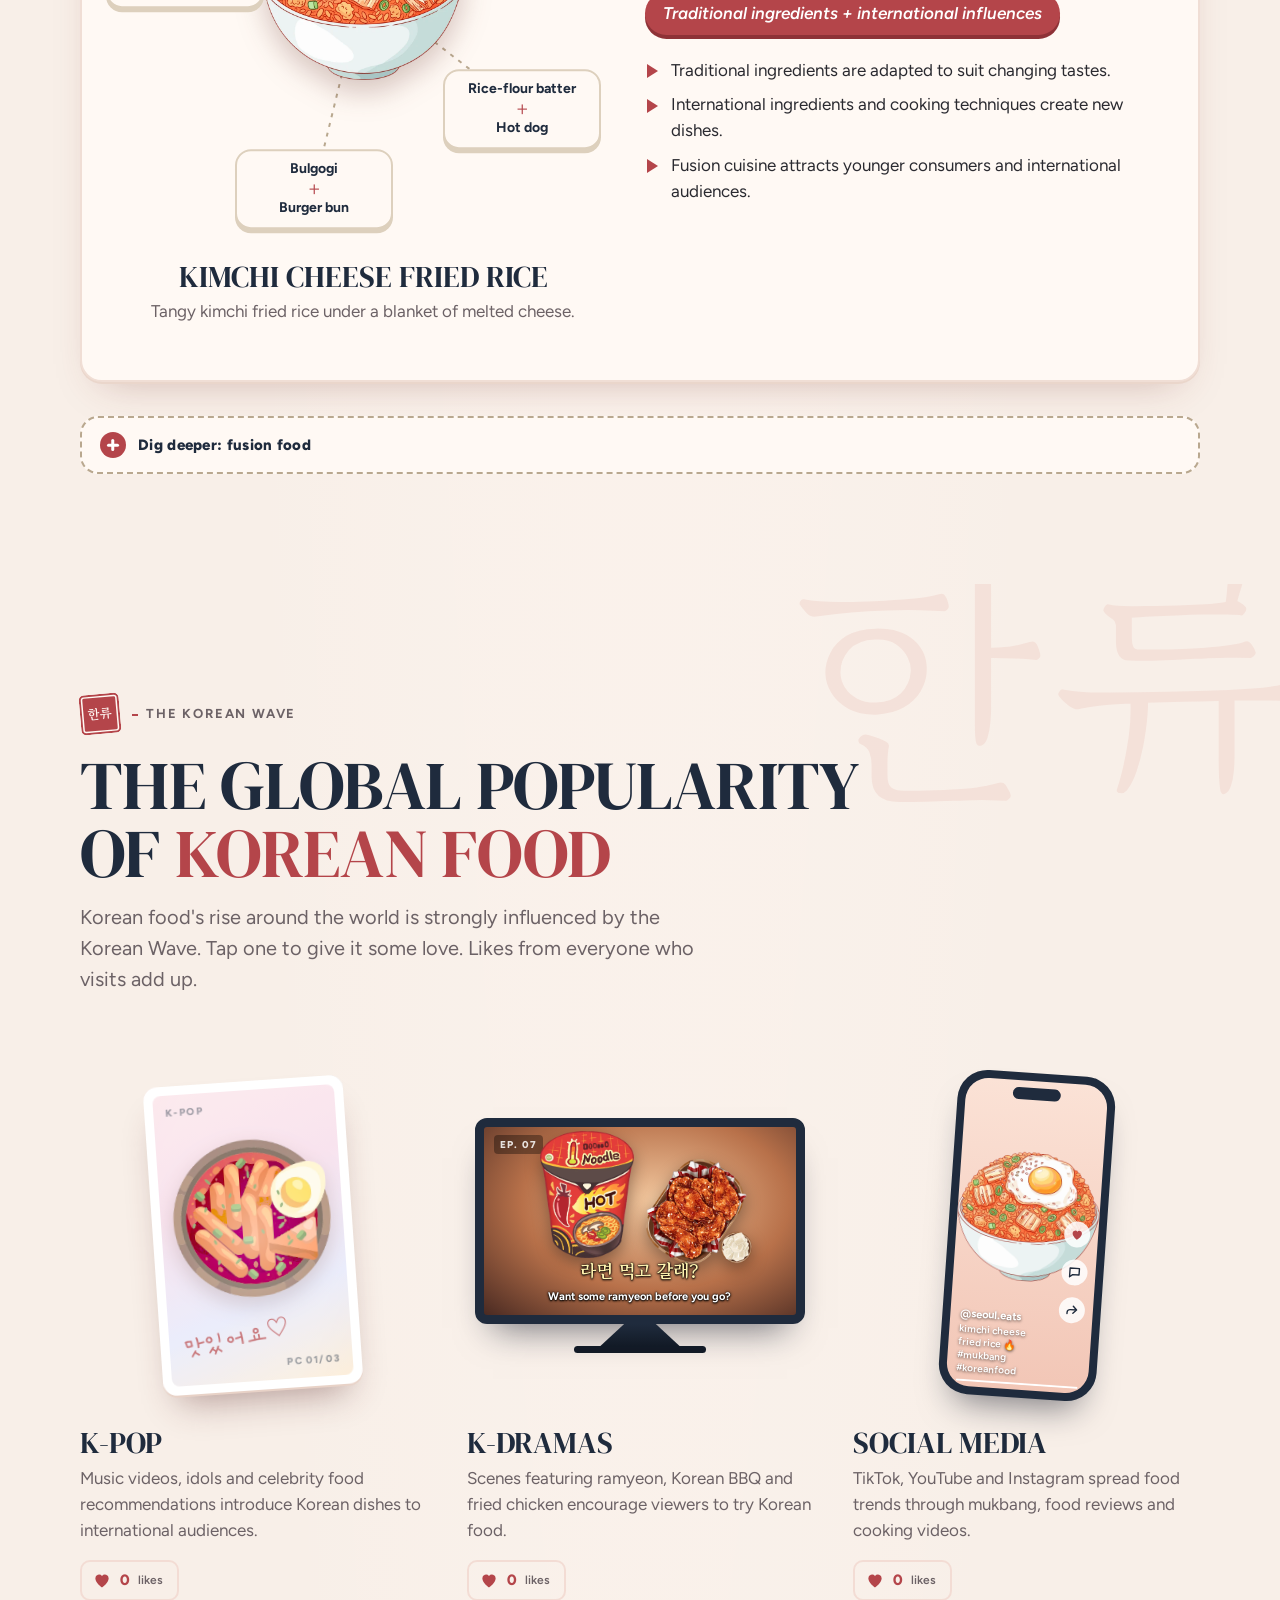
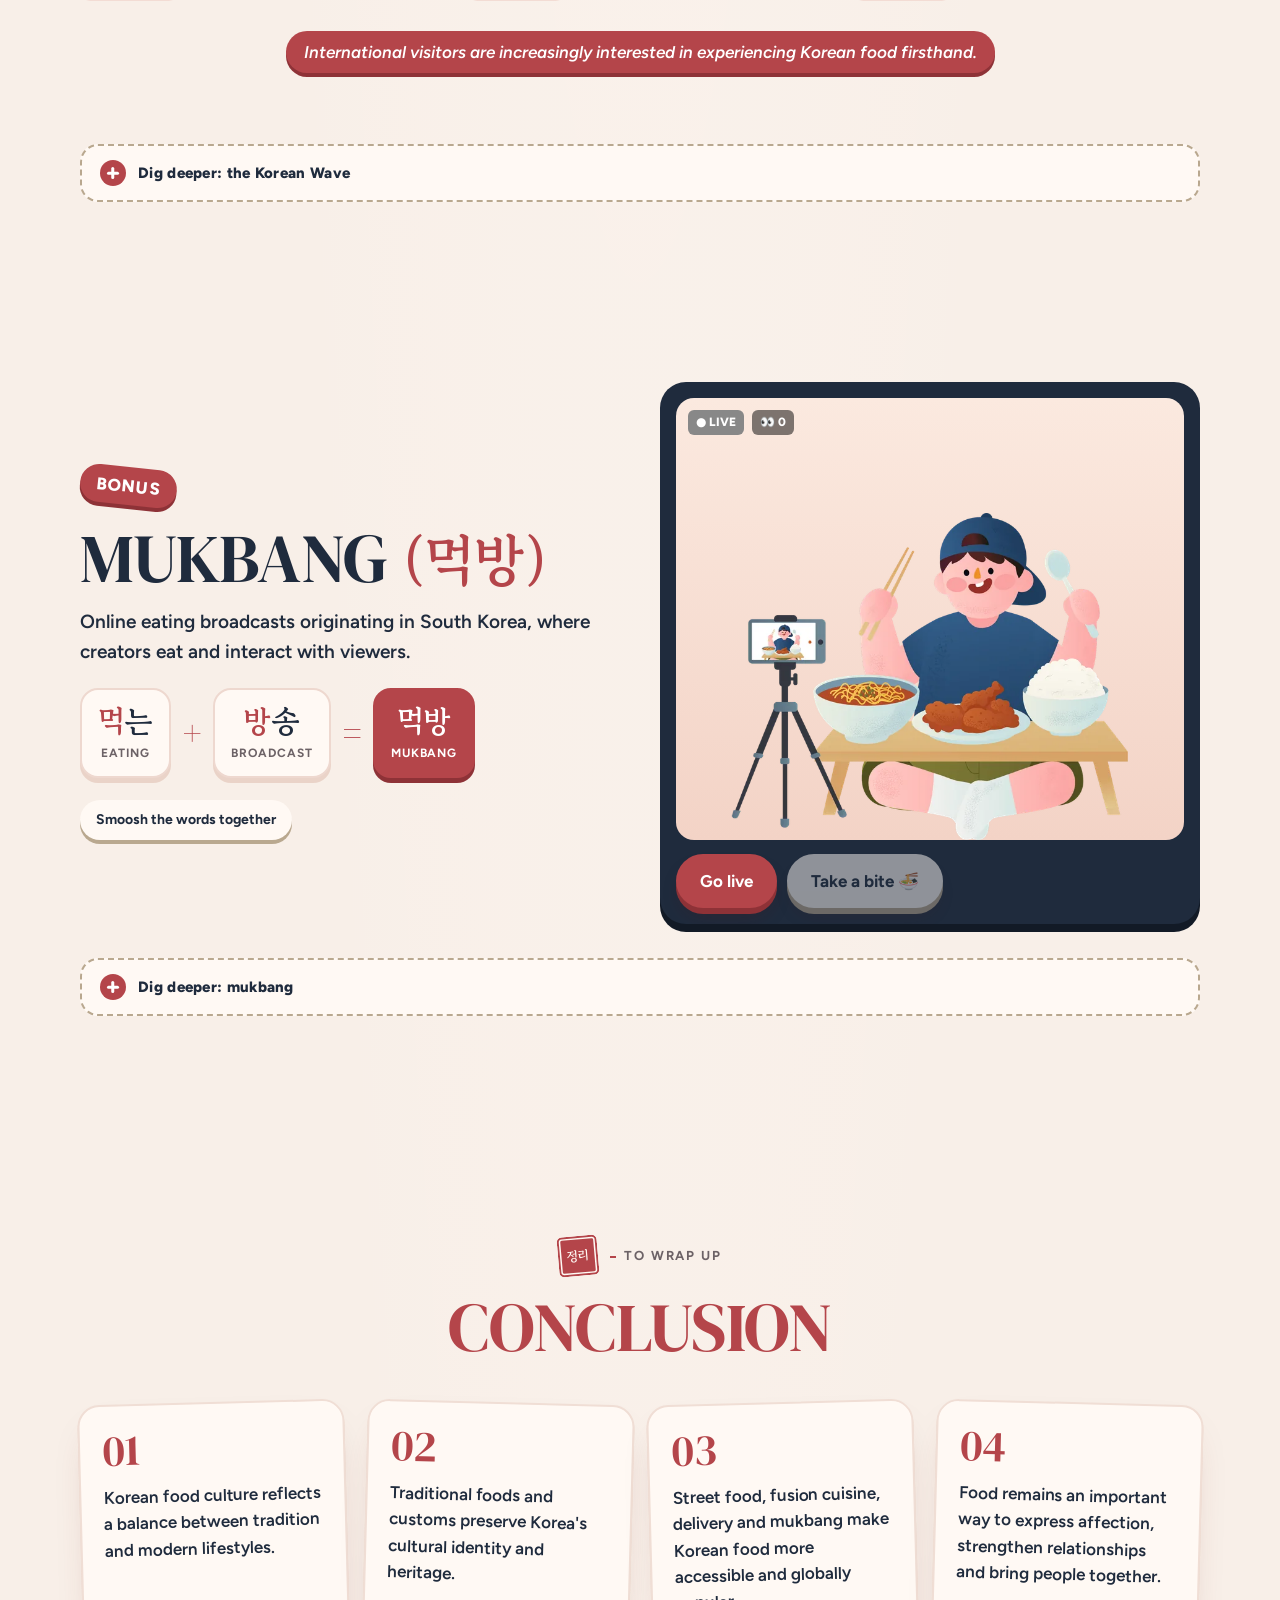
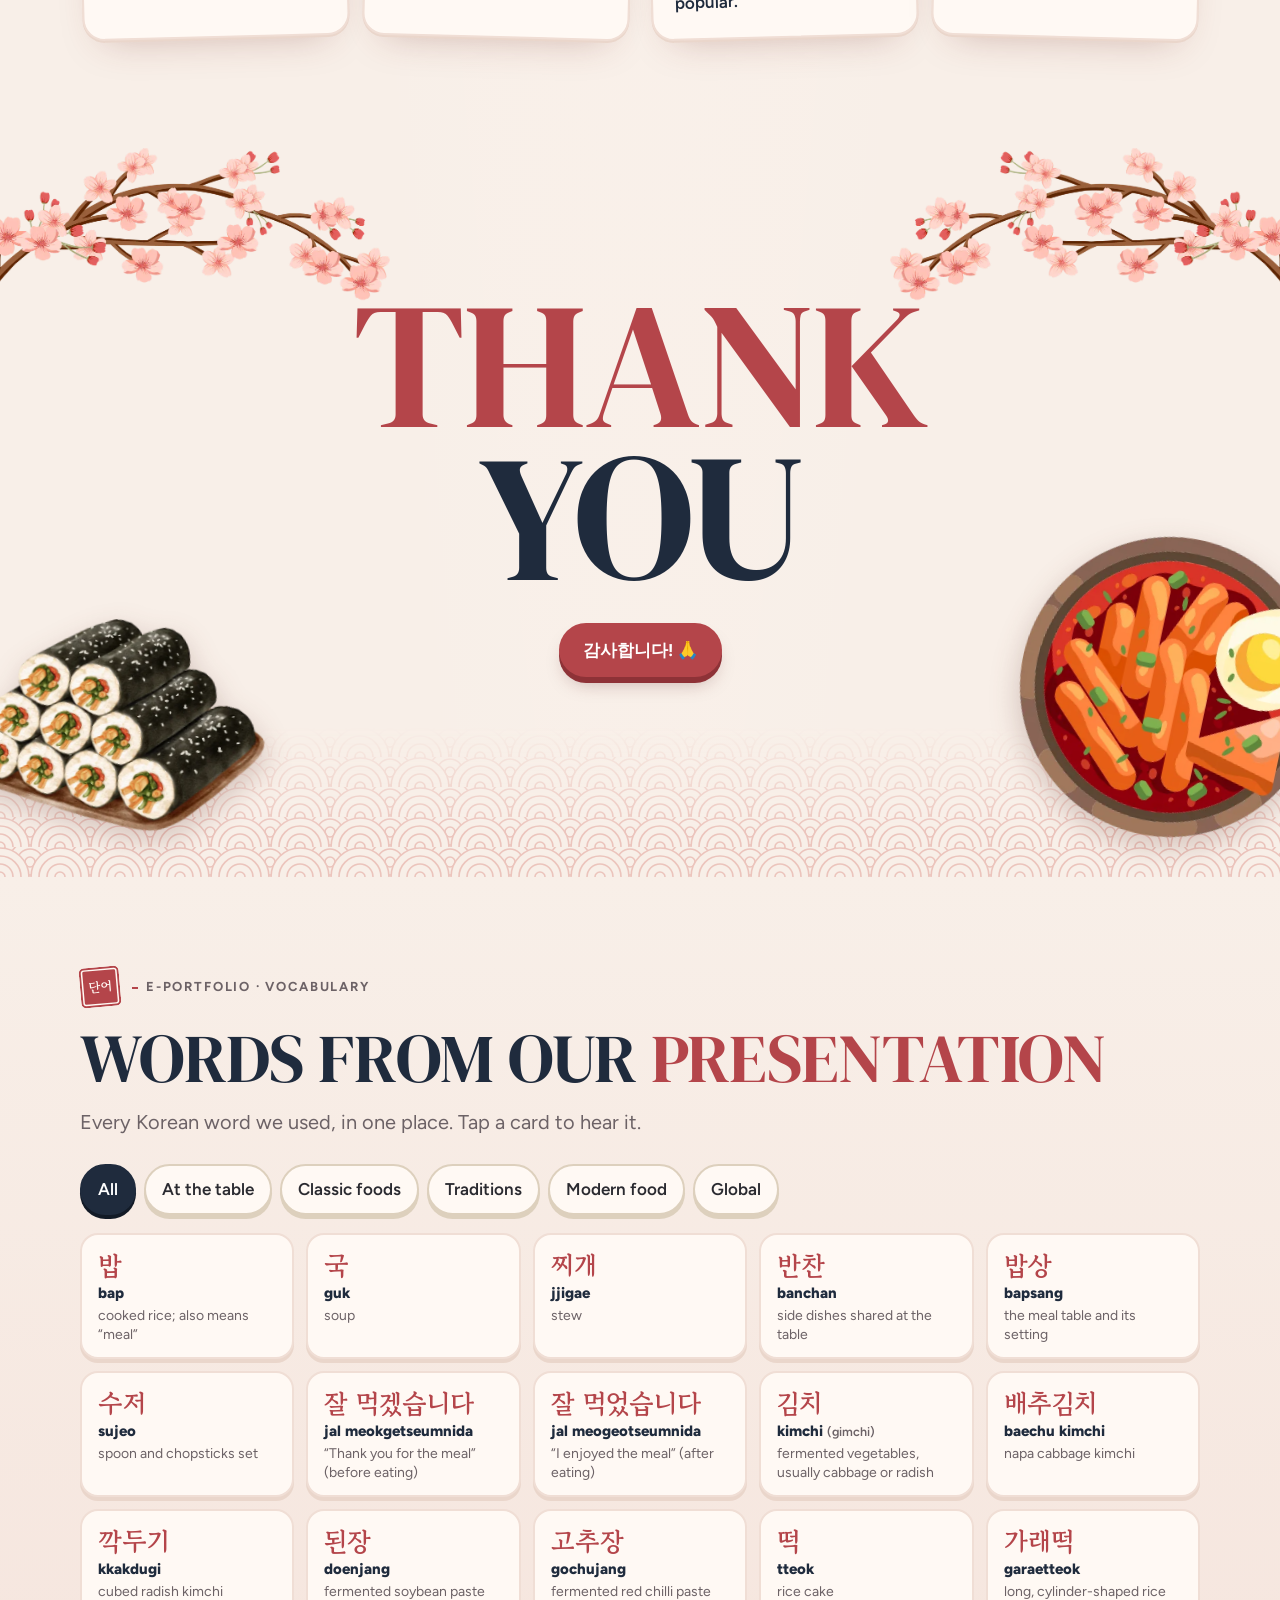
==== commit 47f94d1c: "Combine photos, video and slides into a tabbed project folder; add group reflection tab" ====
--- a/index.html
+++ b/index.html
@@ -691,7 +691,7 @@
 @keyframes rise-in{from{opacity:0;transform:translateY(-6px)}}
 
 /* ---------- e-portfolio sections ---------- */
-#vocab,#process,#video,#slides,#references{padding-top:90px;padding-bottom:90px}
+#vocab,#portfolio,#references{padding-top:90px;padding-bottom:90px}
 #vocab{background:linear-gradient(var(--cream),var(--blush))}
 .vocab-filters{margin:26px 0 18px}
 .vocab-grid{display:grid;grid-template-columns:repeat(auto-fill,minmax(190px,1fr));gap:12px}
@@ -709,8 +709,29 @@
 .vocab-note{font-size:13px;color:var(--muted);margin-top:16px}
 
 .folder{margin-top:34px;position:relative}
-.folder-tab{display:inline-block;background:#E9C987;color:var(--navy);font-weight:800;padding:10px 22px 12px;border-radius:14px 14px 0 0;font-size:15px;position:relative;top:4px}
-.folder-body{background:#F2D9A0;border-radius:0 18px 18px 18px;padding:26px;display:grid;grid-template-columns:repeat(3,1fr);gap:22px;box-shadow:0 8px 0 #D9BD7C,0 24px 40px -20px rgba(90,60,20,.4)}
+.folder-tabs{display:flex;gap:6px;align-items:flex-end;overflow-x:auto;scrollbar-width:none;padding:6px 4px 0;position:relative;z-index:1}
+.folder-tabs::-webkit-scrollbar{display:none}
+.folder-tab{flex:none;background:#E3C27F;color:#6B5532;font-weight:800;padding:9px 20px 13px;border-radius:14px 14px 0 0;font-size:15px;position:relative;top:4px;transition:background .2s,color .2s,transform .3s var(--spring);box-shadow:inset 0 -6px 8px -6px rgba(90,60,20,.35)}
+.folder-tab:hover{transform:translateY(-3px)}
+.folder-tab.on{background:#F2D9A0;color:var(--navy);padding-top:12px;box-shadow:none;transform:none}
+.folder-tab:focus-visible{outline:3px solid var(--red);outline-offset:2px}
+.folder-body{background:#F2D9A0;border-radius:0 18px 18px 18px;padding:26px;box-shadow:0 8px 0 #D9BD7C,0 24px 40px -20px rgba(90,60,20,.4);position:relative}
+.fpanel{animation:fpIn .4s var(--spring)}
+.fpanel[hidden]{display:none}
+@keyframes fpIn{from{opacity:0;transform:translateY(10px)}to{opacity:1;transform:none}}
+.fp-note{color:#6B5532;font-weight:700;font-size:15px;margin:0 0 18px}
+.folder-grid{display:grid;grid-template-columns:repeat(3,1fr);gap:22px}
+.folder-body .tv-big{margin-top:6px}
+.folder-body .dl-row{margin:0}
+.folder-body .flip-book{margin-top:18px}
+.letter{background:var(--paper) repeating-linear-gradient(transparent 0 31px,#F0DED5 31px 32px);border-radius:10px;padding:34px 40px 30px;max-width:760px;margin:4px auto;box-shadow:0 12px 26px -14px rgba(90,60,20,.45);rotate:-.6deg;position:relative;line-height:32px;color:var(--navy)}
+.letter::before{content:"";position:absolute;top:-12px;left:50%;width:110px;height:26px;translate:-50% 0;rotate:2deg;background:rgba(243,220,212,.85);border-radius:3px}
+.letter-kr{font-family:"Gowun Batang",serif;color:var(--red);font-size:18px;margin:0}
+.letter h3{font-family:"DM Serif Display",serif;font-weight:400;font-size:34px;margin:0;line-height:1.2;color:var(--navy)}
+.letter-by{font-size:13px;font-weight:700;color:var(--muted);margin:2px 0 14px}
+.letter p{margin:0 0 32px;font-size:16px}
+.letter p.letter-by,.letter p.letter-kr{line-height:1.6}
+.letter-sign{font-family:"Gaegu",cursive;font-size:24px!important;color:var(--red);text-align:right;margin:0!important}
 .polaroid{background:#fff;padding:10px 10px 12px;border-radius:6px;box-shadow:0 10px 20px -10px rgba(0,0,0,.35);text-align:left;transition:transform .4s var(--spring);display:flex;flex-direction:column;gap:8px;min-width:0}
 .polaroid:nth-child(odd){rotate:-1.6deg}
 .polaroid:nth-child(even){rotate:1.4deg}
@@ -895,7 +916,12 @@
   .vocab-grid{grid-template-columns:1fr 1fr;gap:10px}
   .vcard{padding:12px}
   .vcard .kr{font-size:22px}
-  .folder-body{grid-template-columns:1fr 1fr;padding:16px;gap:14px}
+  .folder-body{padding:14px;border-radius:0 14px 14px 14px}
+  .folder-grid{grid-template-columns:1fr 1fr;gap:14px}
+  .folder-tab{padding:8px 13px 12px;font-size:13px}
+  .folder-tab.on{padding-top:10px}
+  .letter{padding:26px 20px 22px;rotate:0deg}
+  .letter h3{font-size:28px}
   .polaroid b{font-size:13px}
   .lb-nav{position:absolute;bottom:20px}
   .lb-nav.prev{left:20px}
@@ -927,9 +953,7 @@
   <a href="#global">Global</a>
   <a href="#mukbang">Mukbang</a>
   <a href="#vocab">Vocab</a>
-  <a href="#process">Photos</a>
-  <a href="#video">Video</a>
-  <a href="#slides">Slides</a>
+  <a href="#portfolio">Folder</a>
   <a href="#references">Sources</a>
 </nav>
 
@@ -1630,17 +1654,66 @@
   </div>
 </section>
 
-<!-- ================= PROCESS FOLDER ================= -->
-<section id="process">
+<!-- ================= PORTFOLIO FOLDER (photos · video · slides · reflection) ================= -->
+<section id="portfolio">
   <div class="wrap">
     <div class="reveal">
-      <span class="eyebrow"><span class="seal" aria-hidden="true">과정</span><span class="lbl">e-Portfolio · How our project developed</span></span>
+      <span class="eyebrow"><span class="seal" aria-hidden="true">과정</span><span class="lbl">e-Portfolio · Our project folder</span></span>
       <h2>Our project <em>folder</em></h2>
-      <p class="lede">Most of our planning happened in our group chat. Open a photo to read why it mattered.</p>
+      <p class="lede">Everything behind the presentation in one place: our group chat photos, the presentation video, our slides and our group reflection. Tap a tab to open it.</p>
     </div>
     <div class="folder reveal">
-      <div class="folder-tab">📁 Korean Food Culture · T1 Group A</div>
-      <div class="folder-body" id="folderGrid"></div>
+      <div class="folder-tabs" role="tablist" aria-label="Project folder">
+        <button class="folder-tab on" role="tab" id="tab-process" aria-controls="process" aria-selected="true">📷 Photos</button>
+        <button class="folder-tab" role="tab" id="tab-video" aria-controls="video" aria-selected="false" tabindex="-1">🎬 Video</button>
+        <button class="folder-tab" role="tab" id="tab-slides" aria-controls="slides" aria-selected="false" tabindex="-1">📑 Slides</button>
+        <button class="folder-tab" role="tab" id="tab-reflection" aria-controls="reflection" aria-selected="false" tabindex="-1">✍️ Reflection</button>
+      </div>
+      <div class="folder-body">
+        <div class="fpanel" id="process" role="tabpanel" aria-labelledby="tab-process">
+          <p class="fp-note">Most of our planning happened in our WhatsApp group chat. Open a photo to read why it mattered.</p>
+          <div class="folder-grid" id="folderGrid"></div>
+        </div>
+        <div class="fpanel" id="video" role="tabpanel" aria-labelledby="tab-video" hidden>
+          <p class="fp-note">We didn’t have many rehearsals or in-person discussions, but we kept talking in our WhatsApp chat. Here’s our presentation. Enjoy!</p>
+          <div class="tv-big">
+            <div class="tv-screen" id="ytBox">
+              <button class="yt-facade" id="ytPlay" aria-label="Play our presentation video">
+                <img src="https://i.ytimg.com/vi/HAXyG8HWQy0/hqdefault.jpg" alt="" loading="lazy">
+                <span class="yt-play"><svg viewBox="0 0 24 24" aria-hidden="true"><path d="M8 5v14l11-7z" fill="currentColor"/></svg></span>
+                <span class="yt-label">Play presentation</span>
+              </button>
+            </div>
+            <div class="tv-stand"></div><div class="tv-base"></div>
+          </div>
+          <p class="video-link"><a href="https://youtu.be/HAXyG8HWQy0" target="_blank" rel="noopener">Watch on YouTube ↗</a></p>
+        </div>
+        <div class="fpanel" id="slides" role="tabpanel" aria-labelledby="tab-slides" hidden>
+          <p class="fp-note">The 23 slides we presented, made in Canva. Download the PDF, or flip through them below.</p>
+          <p class="dl-row"><a class="btn" href="assets/slides/Korean%20Food%20Culture%20T1%20Group%20A.pdf" download="Korean Food Culture T1 Group A.pdf"><svg viewBox="0 0 24 24" width="20" height="20" aria-hidden="true"><path d="M12 4v11m0 0l-4.5-4.5M12 15l4.5-4.5M5 19h14" stroke="currentColor" stroke-width="2.4" fill="none" stroke-linecap="round" stroke-linejoin="round"/></svg>Download slides (PDF, 7 MB)</a></p>
+          <div class="flip-book">
+            <div class="fb-stage"><img id="fbImg" src="assets/slides/slide-01.webp" alt="Slide 1 of 23" width="1440" height="810"></div>
+            <div class="fb-bar">
+              <button class="btn small navy" id="fbPrev" aria-label="Previous slide">‹ Prev</button>
+              <span class="fb-count" id="fbCount">1 / 23</span>
+              <button class="btn small navy" id="fbNext" aria-label="Next slide">Next ›</button>
+            </div>
+            <div class="fb-thumbs" id="fbThumbs"></div>
+          </div>
+        </div>
+        <div class="fpanel" id="reflection" role="tabpanel" aria-labelledby="tab-reflection" hidden>
+          <article class="letter">
+            <p class="letter-kr" aria-hidden="true">우리의 이야기</p>
+            <h3>Group reflection</h3>
+            <p class="letter-by">Fayola Tanaka · Anna Nozaki · Lee Jiwon · Tan Shuet Ling</p>
+            <p>During the preparation of the presentation, we learned to distribute parts of the assignments. We learned to cooperate, communicate, and support one another as a group. We gained better understanding about each other and also the Korean culture, especially when our team consist of 4 people with 4 different country and culture background. We learned a lot from Jiwon when it comes to daily practices as she is Korean herself.</p>
+            <p>Distributing our parts does not mean that we work individually. We made sure that each point can connect with the others and complement each other. From explaining the basic structure to discussing the social significance of food and influences, we made sure everyone understood each other’s parts. We also gained better understanding of how food isn’t just something you consume to survive but also something that represents traditions, values, and identity.</p>
+            <p>Throughout the presentation, we managed to work together to ensure that each section was explained clearly and demonstrated accordingly. Although each member had their own part to present, we assist one another by adding information and support the fact that is being presented. For example, when Anna was explaining about the drinking etiquette, we demonstrated to the class how it looks in real life. Same goes for the other facts like how Korean chopsticks are different compared to Japanese or Chinese chopsticks. This made the information more engaging and easier for our classmates to understand. We also had the opportunity to try out the side dishes that Jiwon brought to present to the class.</p>
+            <p>Overall, this presentation connects the 4 of us to get to know each other through Korean food and work together while also gaining a deeper appreciation towards Korean food culture and food in general.</p>
+            <p class="letter-sign">— T1 Group A <span aria-hidden="true">🍚</span></p>
+          </article>
+        </div>
+      </div>
     </div>
   </div>
 </section>
@@ -1651,49 +1724,6 @@
   <button class="lb-nav next" id="lbNext" aria-label="Next photo">›</button>
 </div>
 
-<!-- ================= VIDEO ================= -->
-<section id="video">
-  <div class="wrap video-wrap">
-    <div class="reveal">
-      <span class="eyebrow"><span class="seal" aria-hidden="true">영상</span><span class="lbl">e-Portfolio · Presentation video</span></span>
-      <h2>Our <em>presentation</em></h2>
-      <p class="lede">We didn’t have many rehearsals or in-person discussions, but we kept talking in our WhatsApp chat. Here’s our presentation. Enjoy!</p>
-    </div>
-    <div class="tv-big reveal">
-      <div class="tv-screen" id="ytBox">
-        <button class="yt-facade" id="ytPlay" aria-label="Play our presentation video">
-          <img src="https://i.ytimg.com/vi/HAXyG8HWQy0/hqdefault.jpg" alt="" loading="lazy">
-          <span class="yt-play"><svg viewBox="0 0 24 24" aria-hidden="true"><path d="M8 5v14l11-7z" fill="currentColor"/></svg></span>
-          <span class="yt-label">Play presentation</span>
-        </button>
-      </div>
-      <div class="tv-stand"></div><div class="tv-base"></div>
-    </div>
-    <p class="video-link"><a href="https://youtu.be/HAXyG8HWQy0" target="_blank" rel="noopener">Watch on YouTube ↗</a></p>
-  </div>
-</section>
-
-<!-- ================= SLIDES PDF ================= -->
-<section id="slides">
-  <div class="wrap">
-    <div class="reveal">
-      <span class="eyebrow"><span class="seal" aria-hidden="true">발표</span><span class="lbl">e-Portfolio · Presentation slides</span></span>
-      <h2>Our <em>slides</em></h2>
-      <p class="lede">The 23 slides we presented, made in Canva. Download the PDF, or flip through them below.</p>
-    </div>
-    <p class="dl-row reveal"><a class="btn" href="assets/slides/Korean%20Food%20Culture%20T1%20Group%20A.pdf" download="Korean Food Culture T1 Group A.pdf"><svg viewBox="0 0 24 24" width="20" height="20" aria-hidden="true"><path d="M12 4v11m0 0l-4.5-4.5M12 15l4.5-4.5M5 19h14" stroke="currentColor" stroke-width="2.4" fill="none" stroke-linecap="round" stroke-linejoin="round"/></svg>Download slides (PDF, 7 MB)</a></p>
-    <div class="flip-book reveal">
-      <div class="fb-stage"><img id="fbImg" src="assets/slides/slide-01.webp" alt="Slide 1 of 23" width="1440" height="810"></div>
-      <div class="fb-bar">
-        <button class="btn small navy" id="fbPrev" aria-label="Previous slide">‹ Prev</button>
-        <span class="fb-count" id="fbCount">1 / 23</span>
-        <button class="btn small navy" id="fbNext" aria-label="Next slide">Next ›</button>
-      </div>
-      <div class="fb-thumbs" id="fbThumbs"></div>
-    </div>
-    
-  </div>
-</section>
 
 <!-- ================= REFERENCES ================= -->
 <section id="references">
@@ -1703,7 +1733,7 @@
       <h2><em>References</em></h2>
       <p class="lede">Sources for the facts on this site. Numbers in the “Dig deeper” boxes point here. Websites accessed November 2026.</p>
     </div>
-    <ol class="refs reveal"><li id="ref-1"><span class="who">BIBIBOP.</span> What is bibimbap? Korea’s mixed rice bowl. <a href="https://www.bibibop.com/2026/09/12/what-is-bibimbap/" target="_blank" rel="noopener">www.bibibop.com/2026/09/12/what-is-bibimbap/</a></li><li id="ref-2"><span class="who">Daebak.</span> 5 Korean fusion cuisines to try, from tacos to carbonara. <a href="https://daebak.co/blogs/magazine/5-korean-fusion-cuisines-to-try" target="_blank" rel="noopener">daebak.co/blogs/magazine/5-korean-fusion-cuisines-to-try</a></li><li id="ref-3"><span class="who">Embassy of the Republic of Korea (MOFA).</span> Korean etiquette and manners. <a href="https://overseas.mofa.go.kr/no-en/brd/m_21237/view.do?seq=111" target="_blank" rel="noopener">overseas.mofa.go.kr/no-en/brd/m_21237/view.do?seq=111</a></li><li id="ref-4"><span class="who">Korea Economic Institute of America (KEIA).</span> Table for one? How dining culture is changing in South Korea. <a href="https://keia.org/analysis/table-for-one-how-dining-culture-is-changing-in-south-korea/" target="_blank" rel="noopener">keia.org/analysis/table-for-one-how-dining-culture-is-changing-in-south-korea/</a></li><li id="ref-5"><span class="who">Korea JoongAng Daily.</span> Flat, frustrating and now famous: The history of Korea’s metal chopsticks. <a href="https://www.koreajoongangdaily.com/kjd-special/why-flat-frustrating-and-now-famous-the-history-of-koreas-metal-chopsticks/12031557" target="_blank" rel="noopener">www.koreajoongangdaily.com/kjd-special/why-flat-frustrating-and-now-famous-the-history-of-koreas-metal-chopsticks/12031557</a></li><li id="ref-6"><span class="who">Lonely Planet.</span> A guide to the best street food in South Korea. <a href="https://www.lonelyplanet.com/articles/best-street-food-south-korea" target="_blank" rel="noopener">www.lonelyplanet.com/articles/best-street-food-south-korea</a></li><li id="ref-7"><span class="who">Maangchi.</span> Korean table setting. <a href="https://www.maangchi.com/blog/korean-table-setting" target="_blank" rel="noopener">www.maangchi.com/blog/korean-table-setting</a></li><li id="ref-8"><span class="who">Michelin Guide.</span> Article on what goes into a bowl of tteokguk. <a href="https://guide.michelin.com/kr/en/article/features/whats-bowl-tteokguk" target="_blank" rel="noopener">guide.michelin.com/kr/en/article/features/whats-bowl-tteokguk</a></li><li id="ref-9"><span class="who">T1 Group A.</span> Korean Food Culture: presentation slides (2026). Our own research and slides. <a href="#slides">See “Our slides” above</a></li><li id="ref-10"><span class="who">Taste Korean Food.</span> Korean rice cakes (tteok) explained: A complete guide to types, ingredients and cultural meaning. <a href="https://www.tastekoreanfood.com/ktrend/korean-rice-cakes-tteok-complete-guide-to-types-ingredients-cultural-meaning" target="_blank" rel="noopener">www.tastekoreanfood.com/ktrend/korean-rice-cakes-tteok-complete-guide-to-types-ingredients-cultural-meaning</a></li><li id="ref-11"><span class="who">Tasting Table.</span> The sweet and chewy Korean cookies made for special celebrations. <a href="https://tastingtable.com/1193375/the-sweet-and-chewy-korean-cookies-made-for-special-celebrations" target="_blank" rel="noopener">tastingtable.com/1193375/the-sweet-and-chewy-korean-cookies-made-for-special-celebrations</a></li><li id="ref-12"><span class="who">UNESCO.</span> Kimjang, making and sharing kimchi in the Republic of Korea. Intangible Cultural Heritage list, inscribed 2013. <a href="https://ich.unesco.org/en/RL/kimjang-making-and-sharing-kimchi-in-the-republic-of-korea-00881" target="_blank" rel="noopener">ich.unesco.org/en/RL/kimjang-making-and-sharing-kimchi-in-the-republic-of-korea-00881</a></li></ol>
+    <ol class="refs reveal"><li id="ref-1"><span class="who">BIBIBOP.</span> What is bibimbap? Korea’s mixed rice bowl. <a href="https://www.bibibop.com/2026/09/12/what-is-bibimbap/" target="_blank" rel="noopener">www.bibibop.com/2026/09/12/what-is-bibimbap/</a></li><li id="ref-2"><span class="who">Daebak.</span> 5 Korean fusion cuisines to try, from tacos to carbonara. <a href="https://daebak.co/blogs/magazine/5-korean-fusion-cuisines-to-try" target="_blank" rel="noopener">daebak.co/blogs/magazine/5-korean-fusion-cuisines-to-try</a></li><li id="ref-3"><span class="who">Embassy of the Republic of Korea (MOFA).</span> Korean etiquette and manners. <a href="https://overseas.mofa.go.kr/no-en/brd/m_21237/view.do?seq=111" target="_blank" rel="noopener">overseas.mofa.go.kr/no-en/brd/m_21237/view.do?seq=111</a></li><li id="ref-4"><span class="who">Korea Economic Institute of America (KEIA).</span> Table for one? How dining culture is changing in South Korea. <a href="https://keia.org/analysis/table-for-one-how-dining-culture-is-changing-in-south-korea/" target="_blank" rel="noopener">keia.org/analysis/table-for-one-how-dining-culture-is-changing-in-south-korea/</a></li><li id="ref-5"><span class="who">Korea JoongAng Daily.</span> Flat, frustrating and now famous: The history of Korea’s metal chopsticks. <a href="https://www.koreajoongangdaily.com/kjd-special/why-flat-frustrating-and-now-famous-the-history-of-koreas-metal-chopsticks/12031557" target="_blank" rel="noopener">www.koreajoongangdaily.com/kjd-special/why-flat-frustrating-and-now-famous-the-history-of-koreas-metal-chopsticks/12031557</a></li><li id="ref-6"><span class="who">Lonely Planet.</span> A guide to the best street food in South Korea. <a href="https://www.lonelyplanet.com/articles/best-street-food-south-korea" target="_blank" rel="noopener">www.lonelyplanet.com/articles/best-street-food-south-korea</a></li><li id="ref-7"><span class="who">Maangchi.</span> Korean table setting. <a href="https://www.maangchi.com/blog/korean-table-setting" target="_blank" rel="noopener">www.maangchi.com/blog/korean-table-setting</a></li><li id="ref-8"><span class="who">Michelin Guide.</span> Article on what goes into a bowl of tteokguk. <a href="https://guide.michelin.com/kr/en/article/features/whats-bowl-tteokguk" target="_blank" rel="noopener">guide.michelin.com/kr/en/article/features/whats-bowl-tteokguk</a></li><li id="ref-9"><span class="who">T1 Group A.</span> Korean Food Culture: presentation slides (2026). Our own research and slides. <a href="#slides">See the Slides tab in our project folder above</a></li><li id="ref-10"><span class="who">Taste Korean Food.</span> Korean rice cakes (tteok) explained: A complete guide to types, ingredients and cultural meaning. <a href="https://www.tastekoreanfood.com/ktrend/korean-rice-cakes-tteok-complete-guide-to-types-ingredients-cultural-meaning" target="_blank" rel="noopener">www.tastekoreanfood.com/ktrend/korean-rice-cakes-tteok-complete-guide-to-types-ingredients-cultural-meaning</a></li><li id="ref-11"><span class="who">Tasting Table.</span> The sweet and chewy Korean cookies made for special celebrations. <a href="https://tastingtable.com/1193375/the-sweet-and-chewy-korean-cookies-made-for-special-celebrations" target="_blank" rel="noopener">tastingtable.com/1193375/the-sweet-and-chewy-korean-cookies-made-for-special-celebrations</a></li><li id="ref-12"><span class="who">UNESCO.</span> Kimjang, making and sharing kimchi in the Republic of Korea. Intangible Cultural Heritage list, inscribed 2013. <a href="https://ich.unesco.org/en/RL/kimjang-making-and-sharing-kimchi-in-the-republic-of-korea-00881" target="_blank" rel="noopener">ich.unesco.org/en/RL/kimjang-making-and-sharing-kimchi-in-the-republic-of-korea-00881</a></li></ol>
   </div>
 </section>
 <footer>Korean Food Culture · T1 Group A · 수진 · 슈엣링 · 안나 · 지원</footer>
@@ -2445,6 +2475,35 @@
   if (e.key === 'Escape') closeLb(); if (e.key === 'ArrowRight') openLb(lbi + 1); if (e.key === 'ArrowLeft') openLb(lbi - 1);
 });
 
+/* ---------------- project folder tabs ---------------- */
+const fTabs = $$('.folder-tab');
+const openTab = (id, focus) => {
+  fTabs.forEach(t => {
+    const on = t.getAttribute('aria-controls') === id;
+    t.classList.toggle('on', on); t.setAttribute('aria-selected', on); t.tabIndex = on ? 0 : -1;
+    $('#' + t.getAttribute('aria-controls')).hidden = !on;
+    if (on && focus) t.focus();
+  });
+};
+fTabs.forEach((t, i) => {
+  t.onclick = () => { openTab(t.getAttribute('aria-controls')); blip(); };
+  t.onkeydown = e => {
+    const d = e.key === 'ArrowRight' ? 1 : e.key === 'ArrowLeft' ? -1 : 0; if (!d) return;
+    e.preventDefault(); openTab(fTabs[(i + d + fTabs.length) % fTabs.length].getAttribute('aria-controls'), true);
+  };
+});
+// links like #slides open that tab and scroll to the folder
+const tabFromHash = () => {
+  const id = location.hash.slice(1);
+  if (fTabs.some(t => t.getAttribute('aria-controls') === id)) { openTab(id); $('#portfolio').scrollIntoView({ behavior: 'smooth' }); }
+};
+addEventListener('hashchange', tabFromHash); tabFromHash();
+document.addEventListener('click', e => {
+  const a = e.target.closest('a[href^="#"]'); if (!a) return;
+  const id = a.getAttribute('href').slice(1);
+  if (fTabs.some(t => t.getAttribute('aria-controls') === id)) { e.preventDefault(); openTab(id); $('#portfolio').scrollIntoView({ behavior: 'smooth' }); }
+});
+
 /* ---------------- video (loads YouTube only when played) ---------------- */
 $('#ytPlay').onclick = () => {
   const f = document.createElement('iframe');
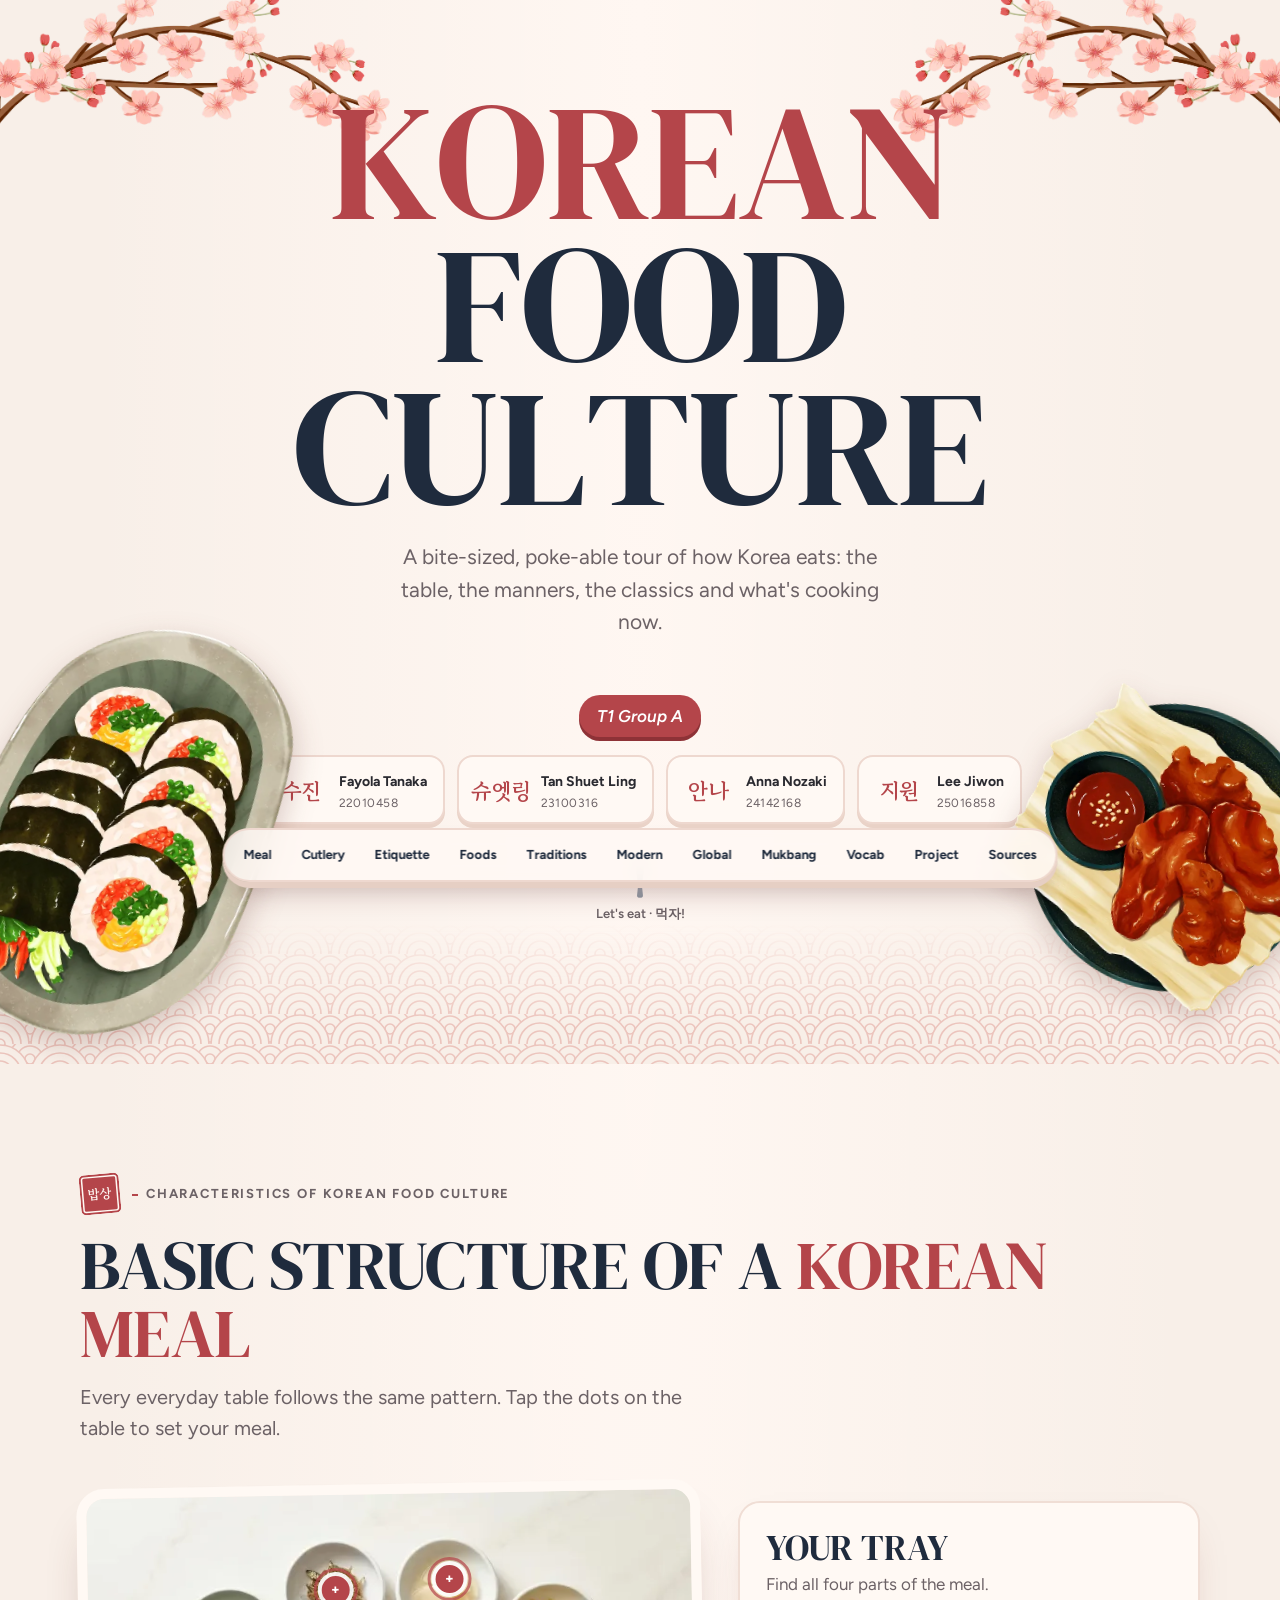
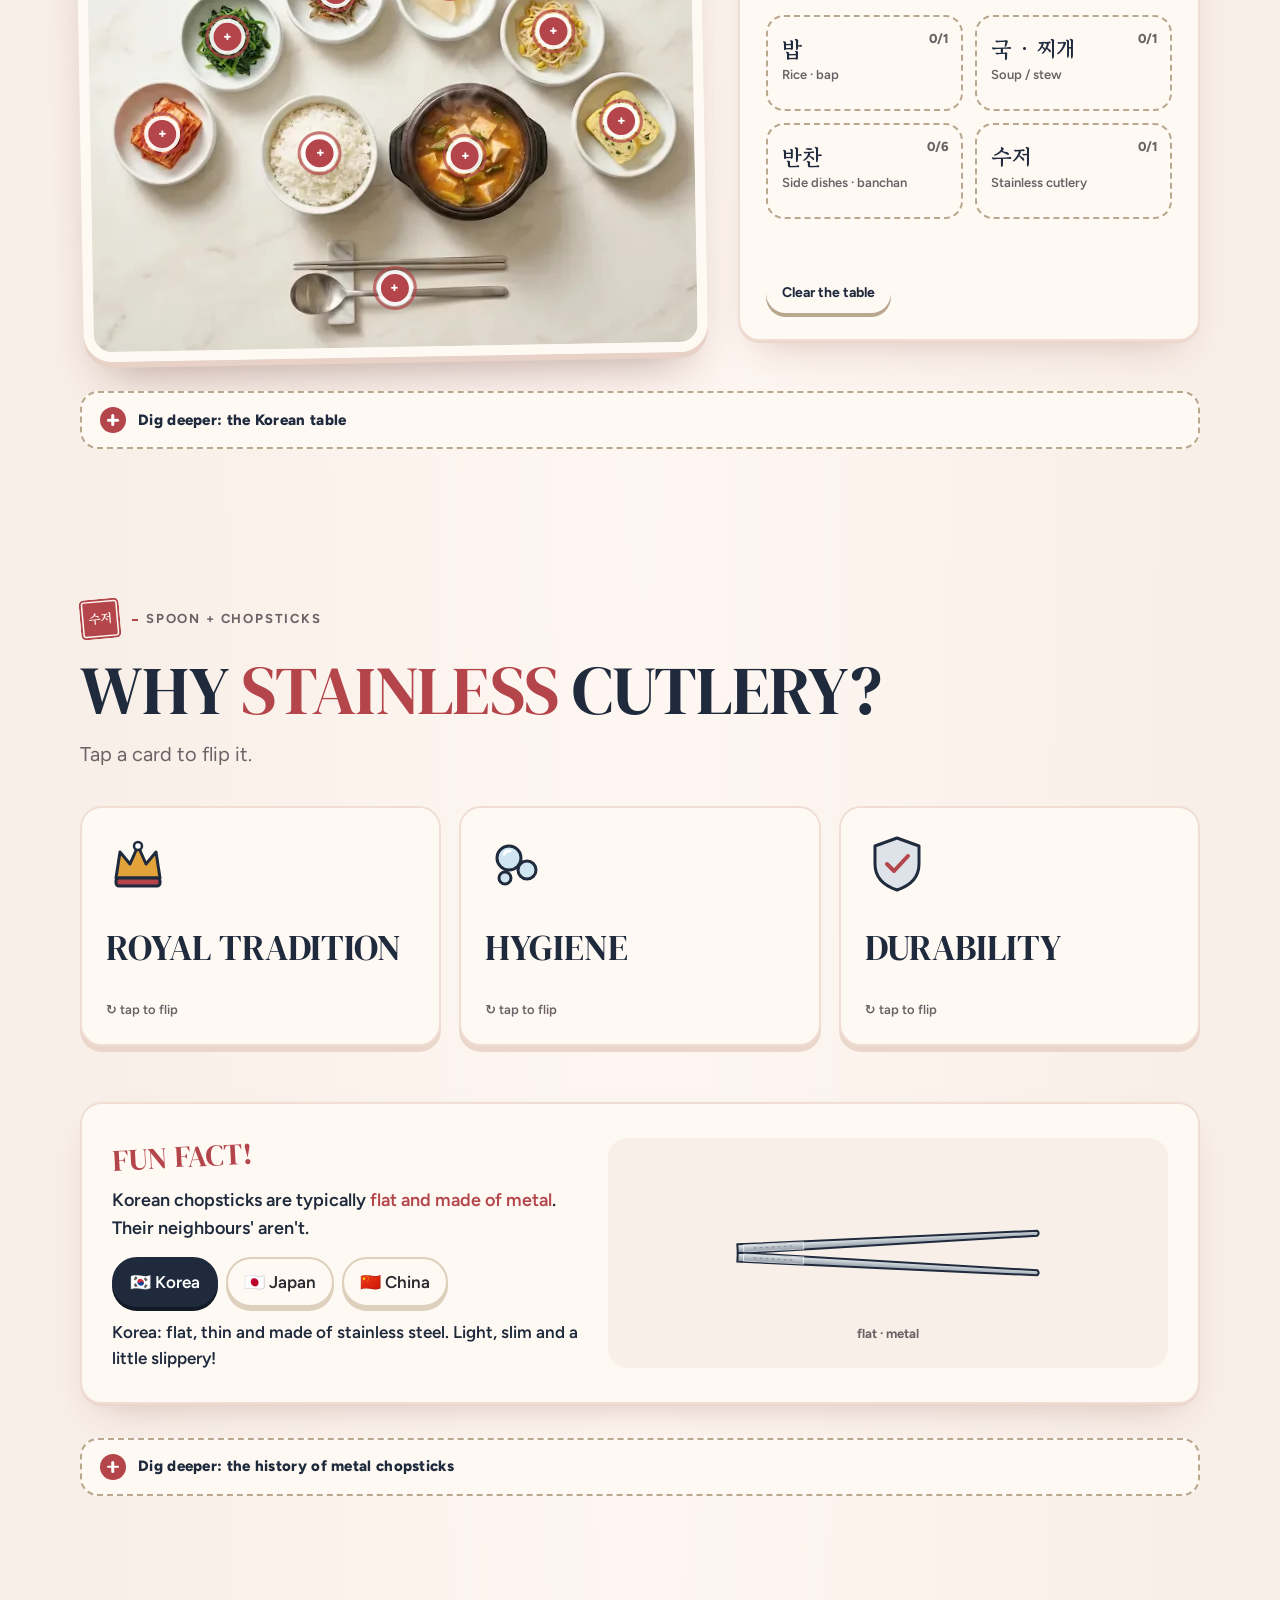
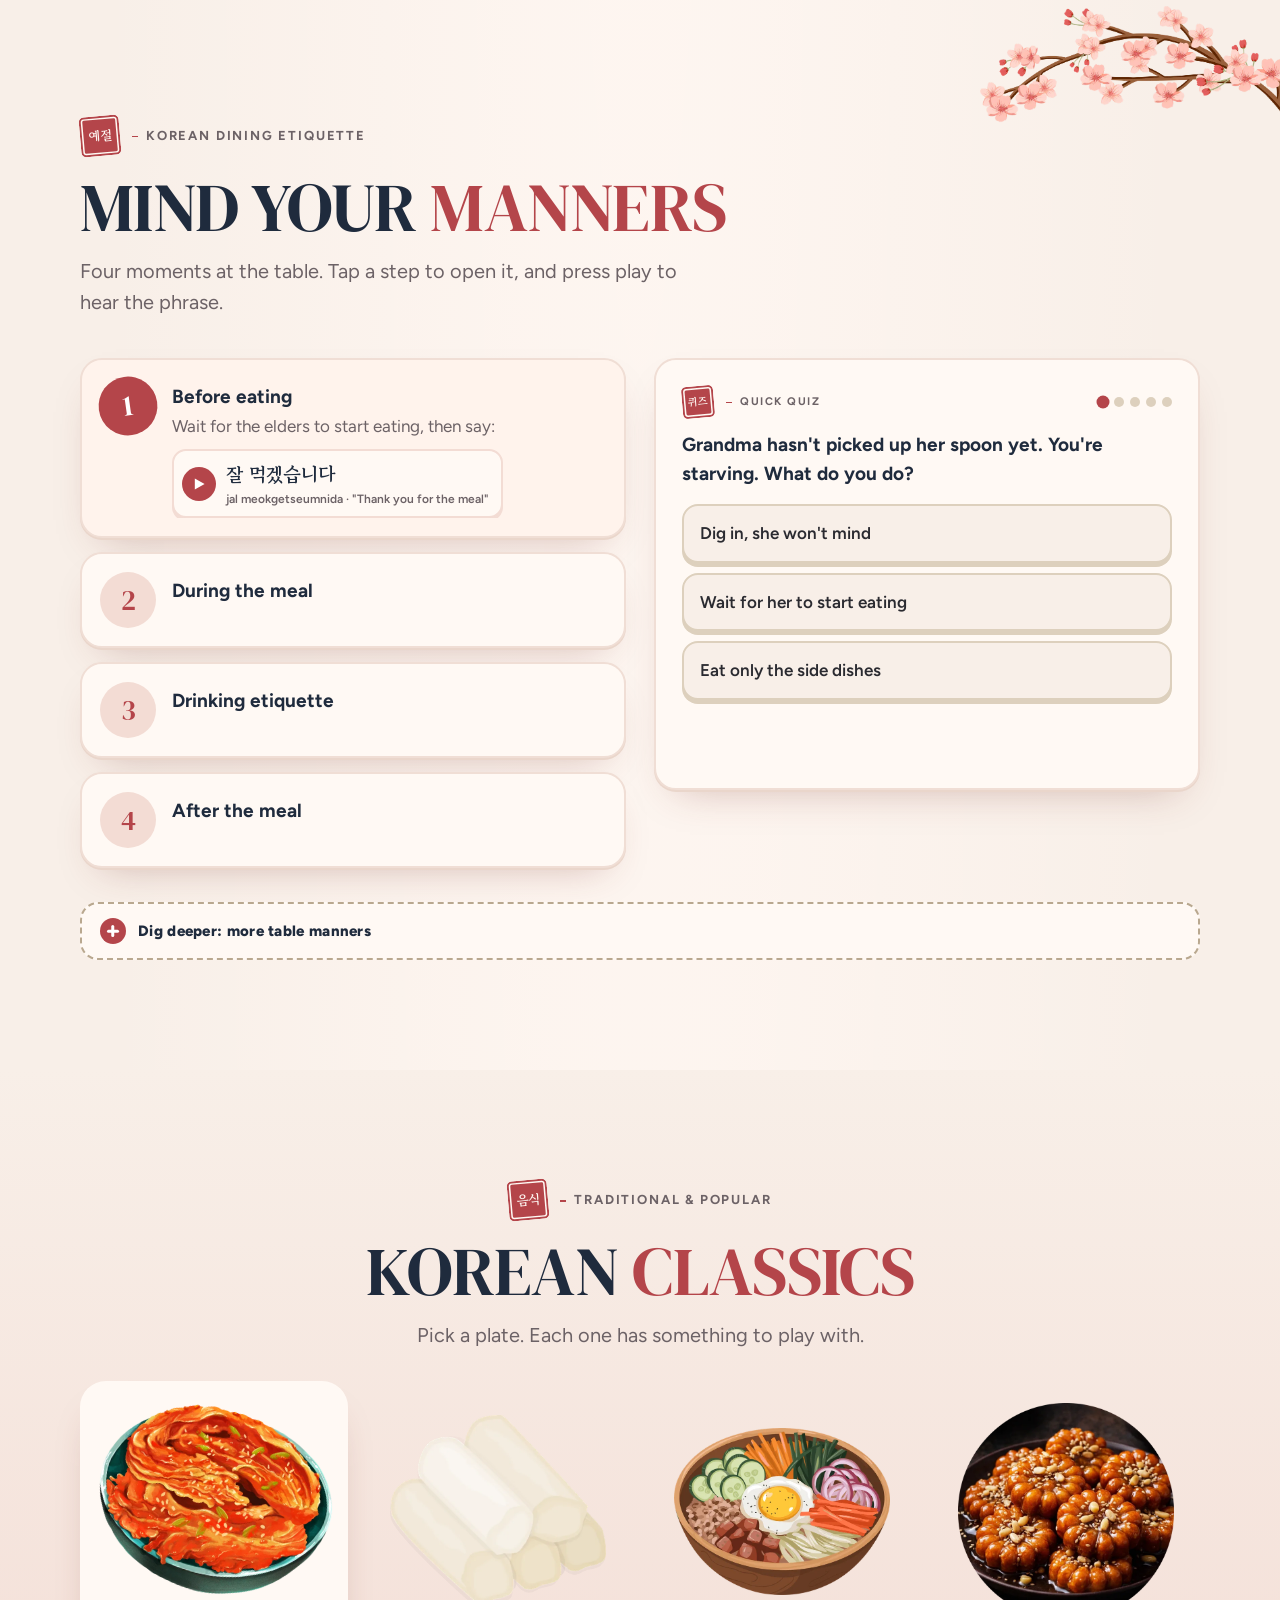
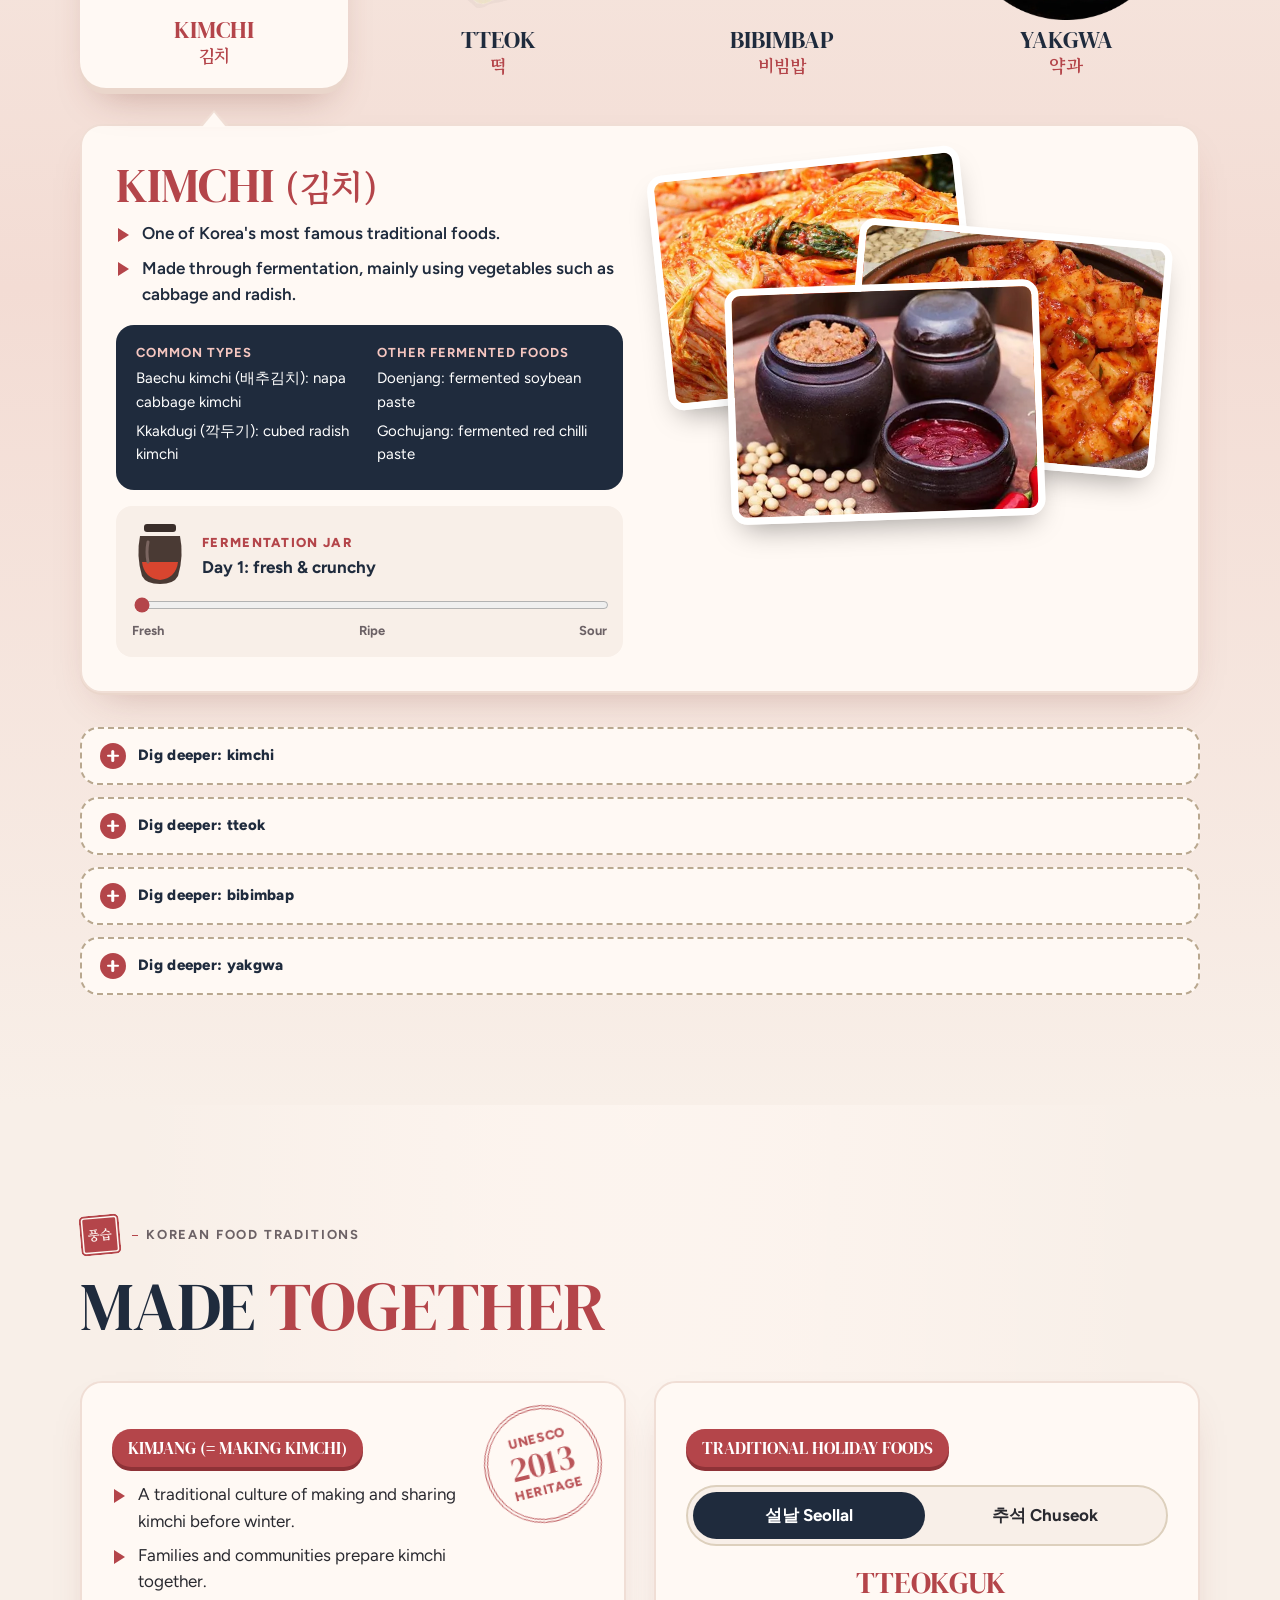
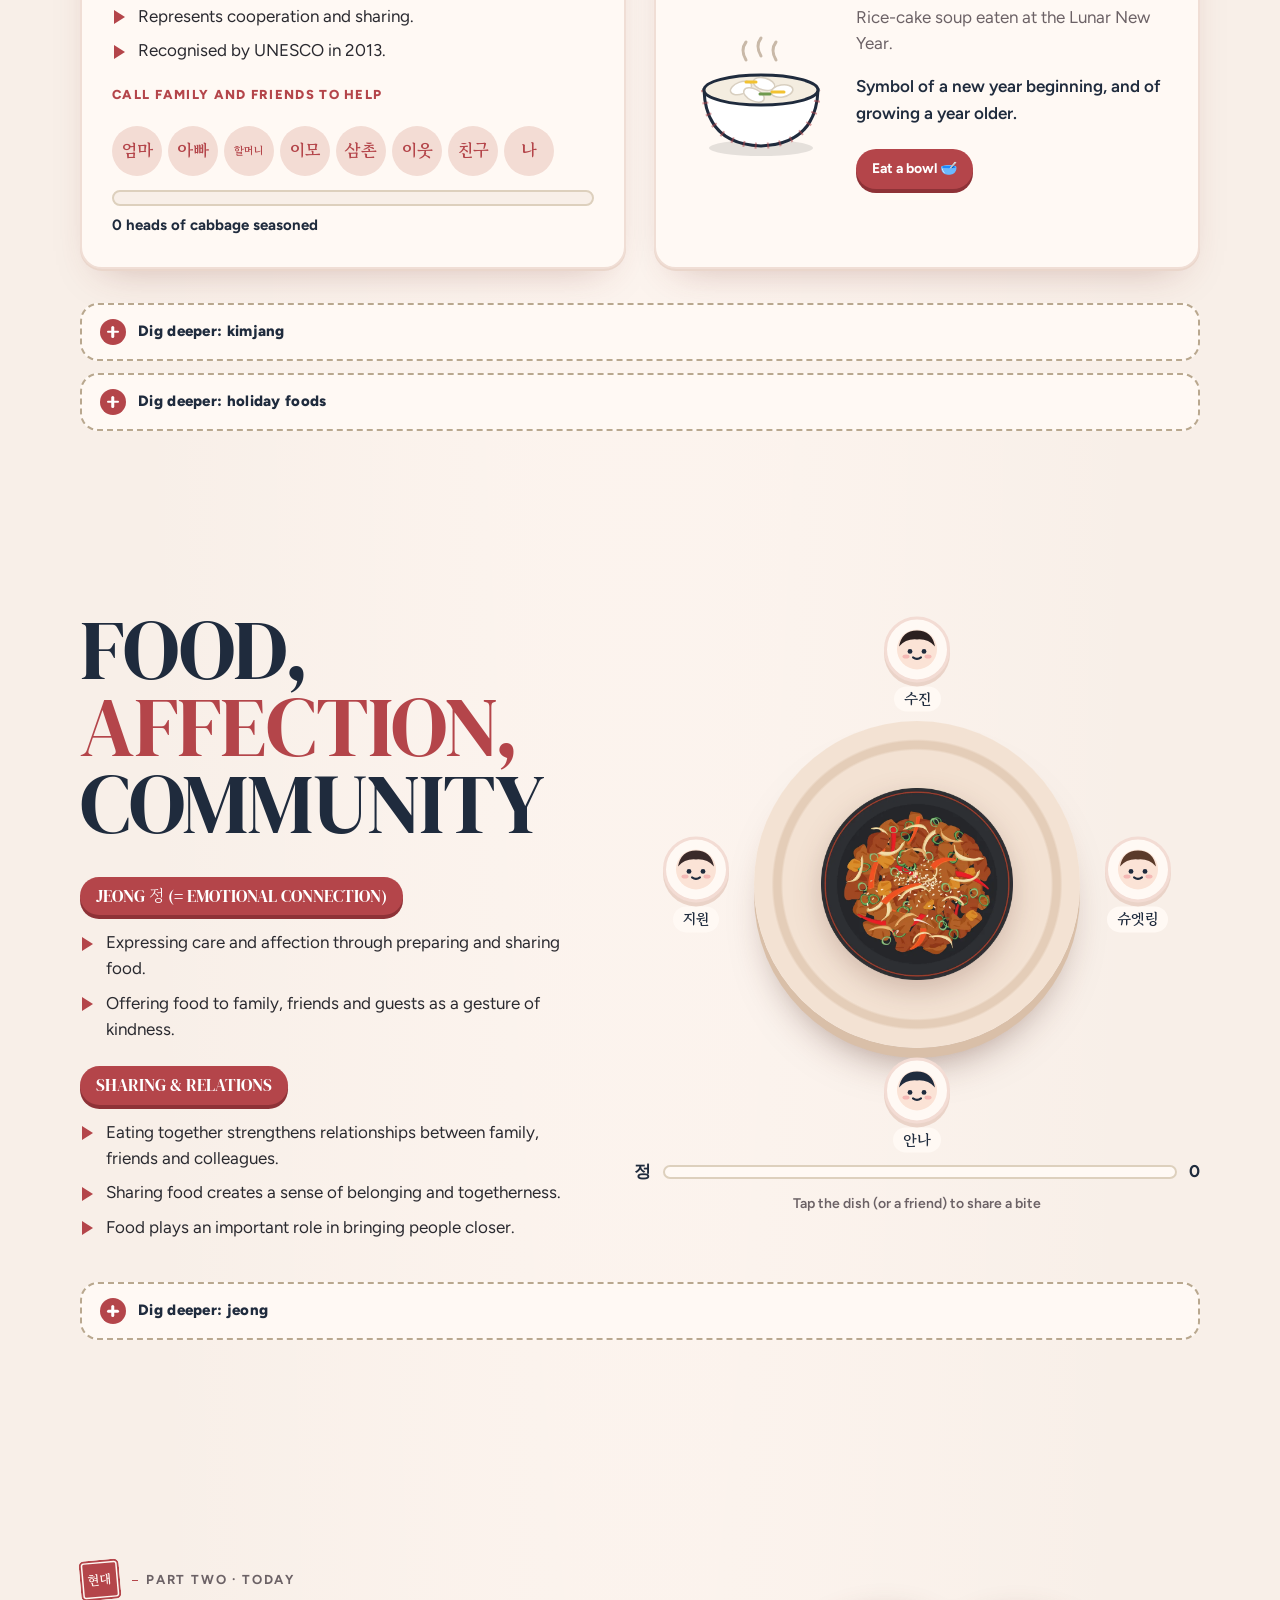
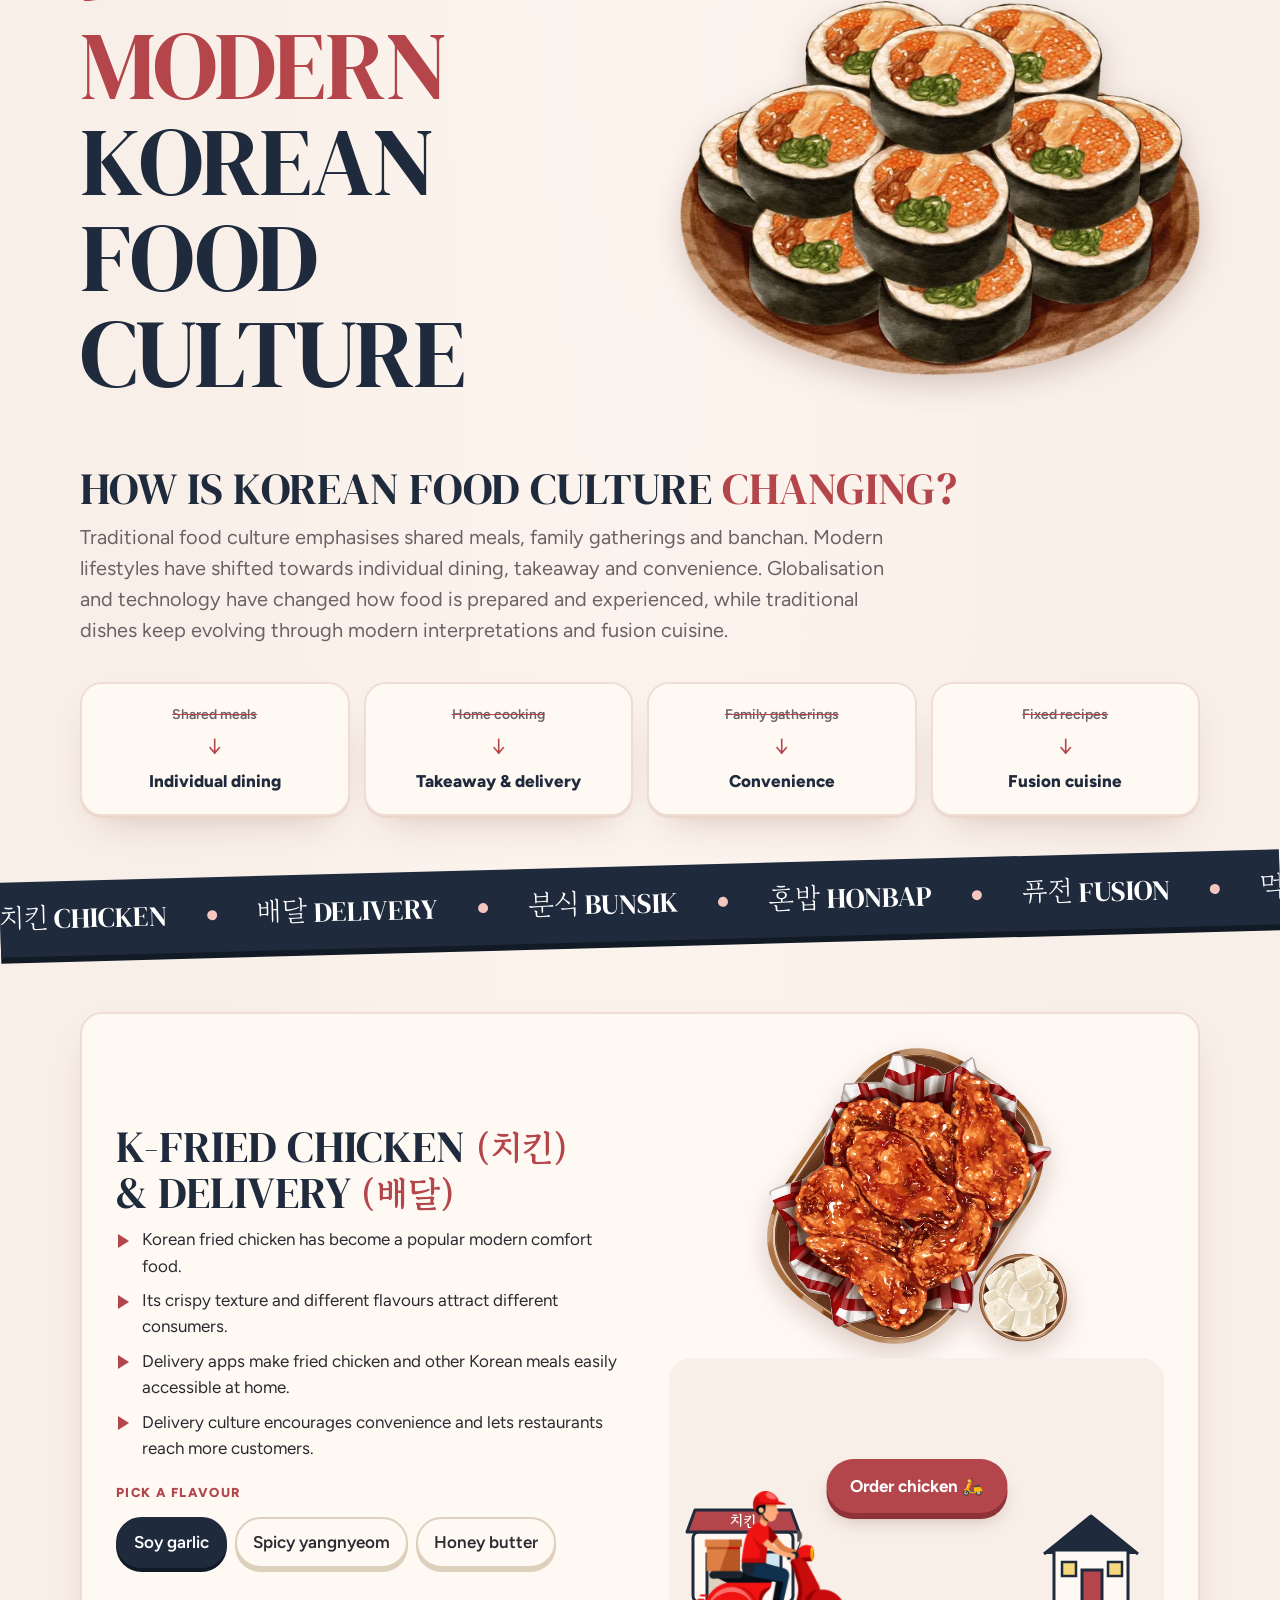
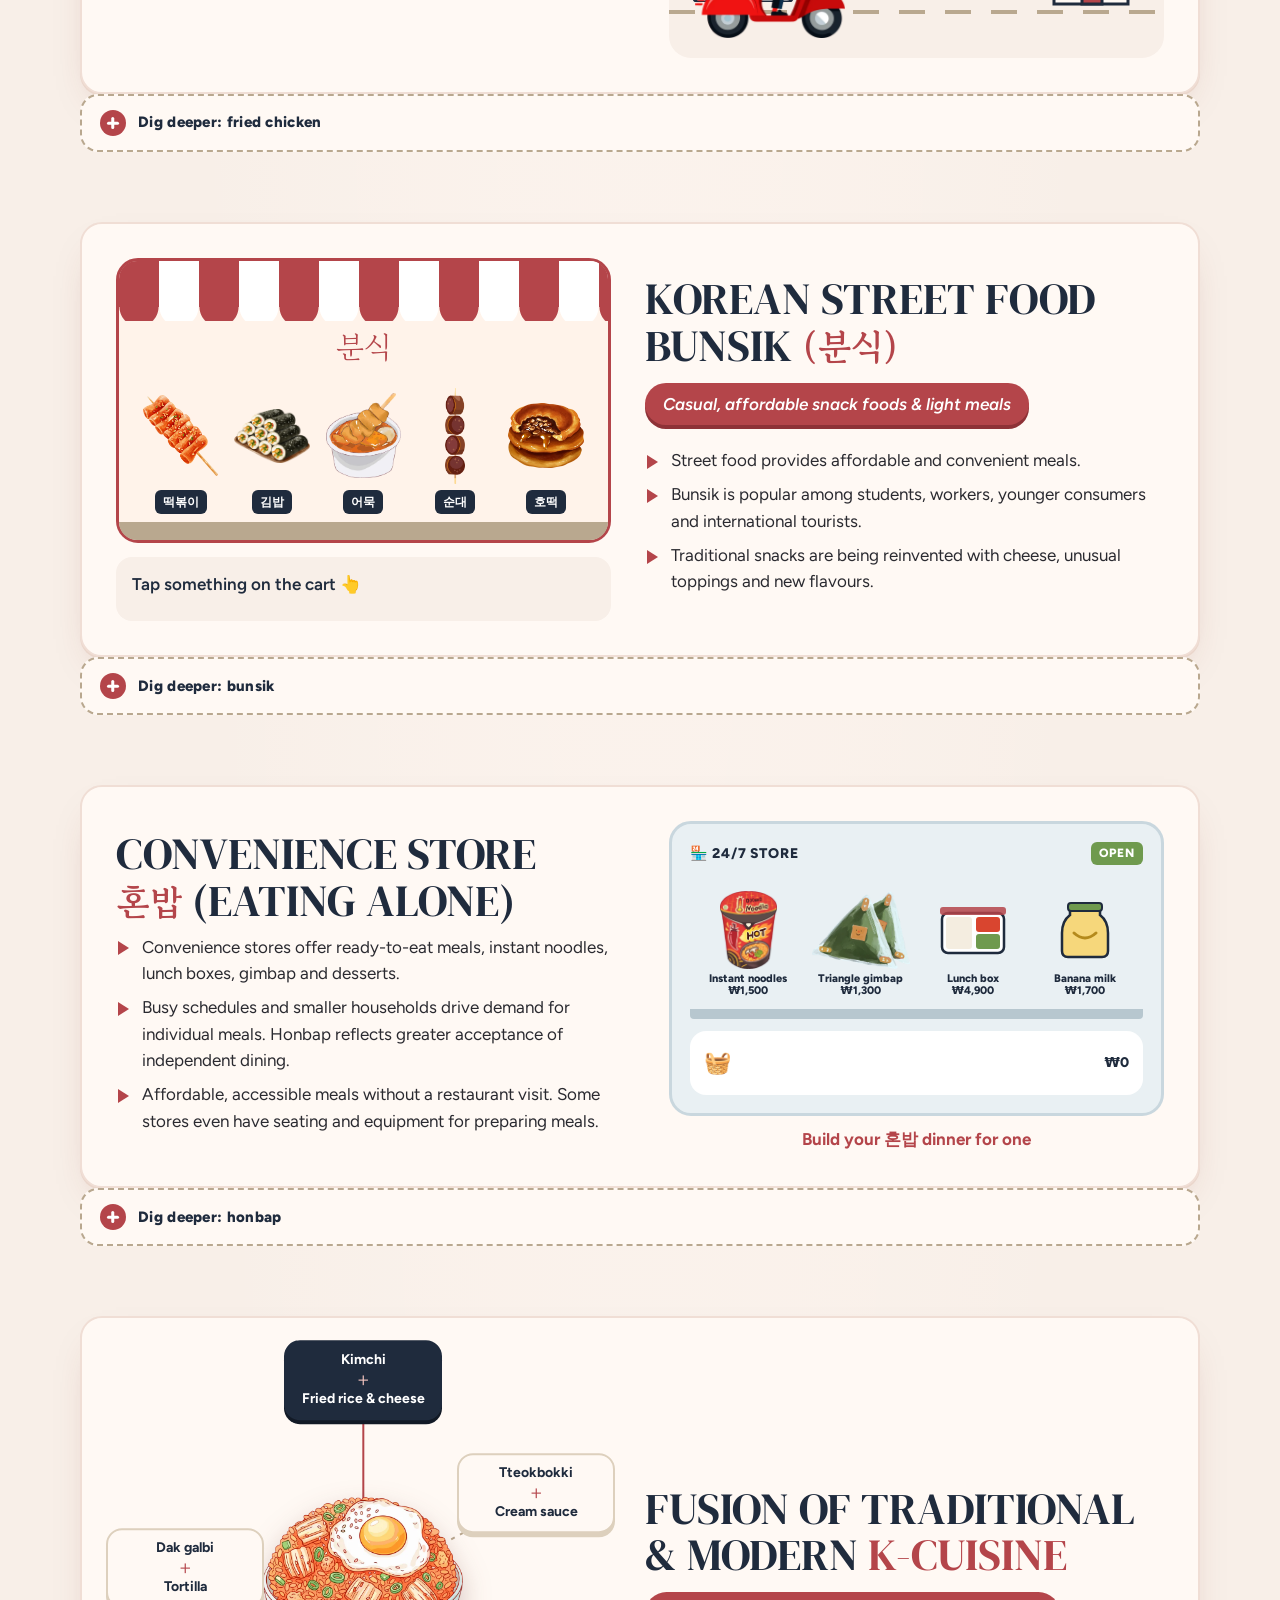
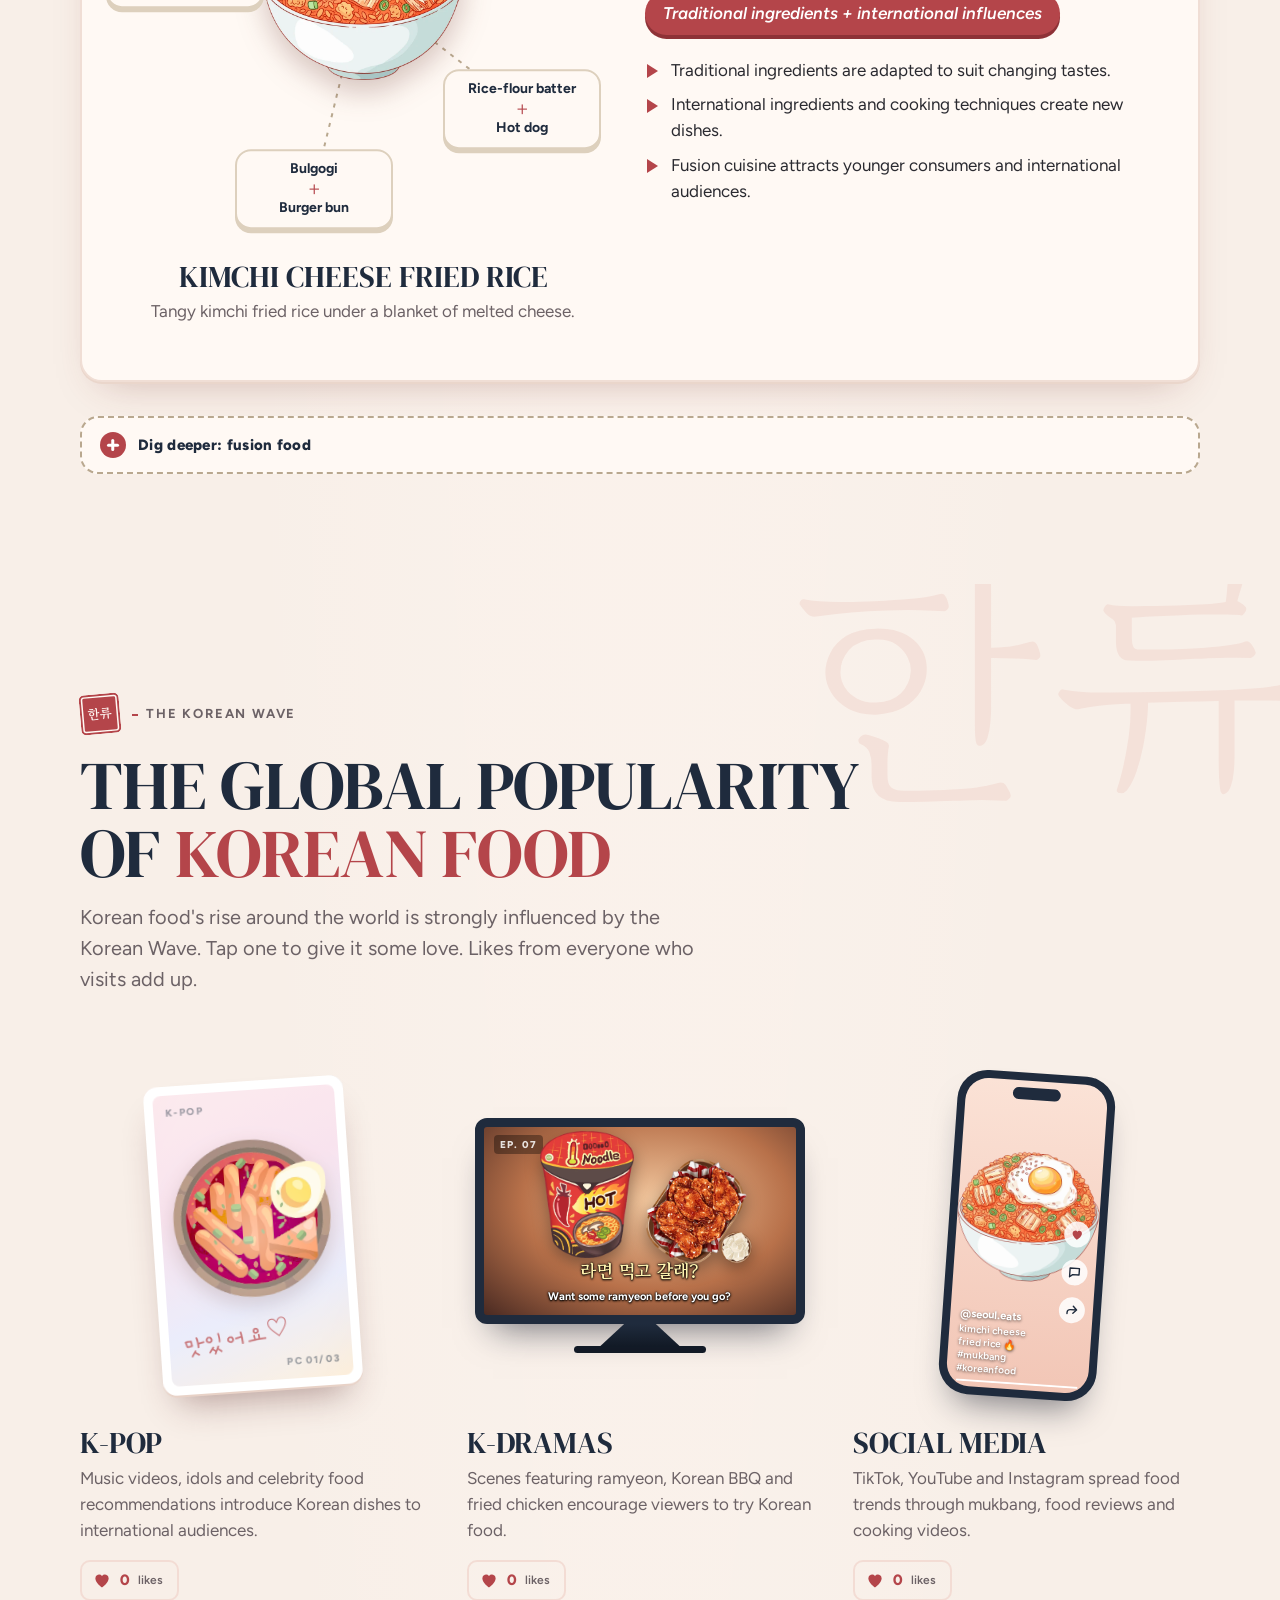
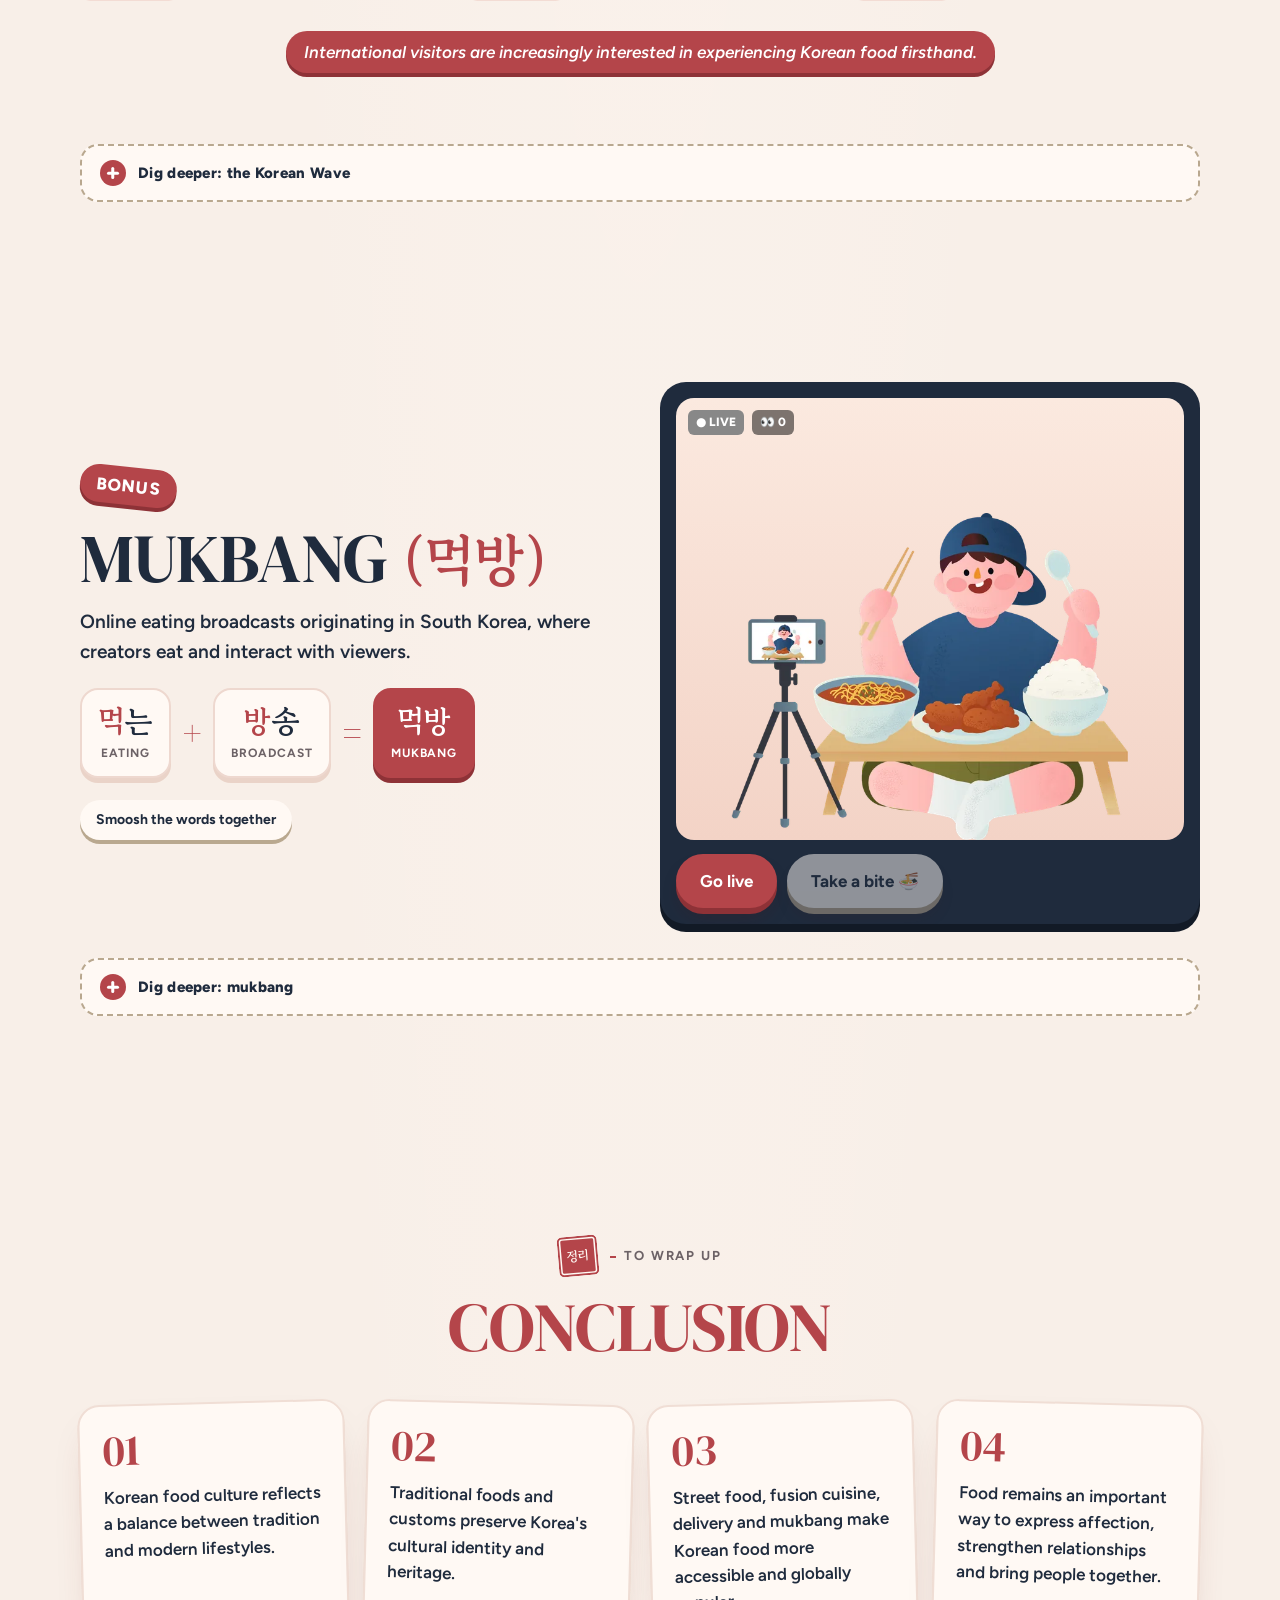
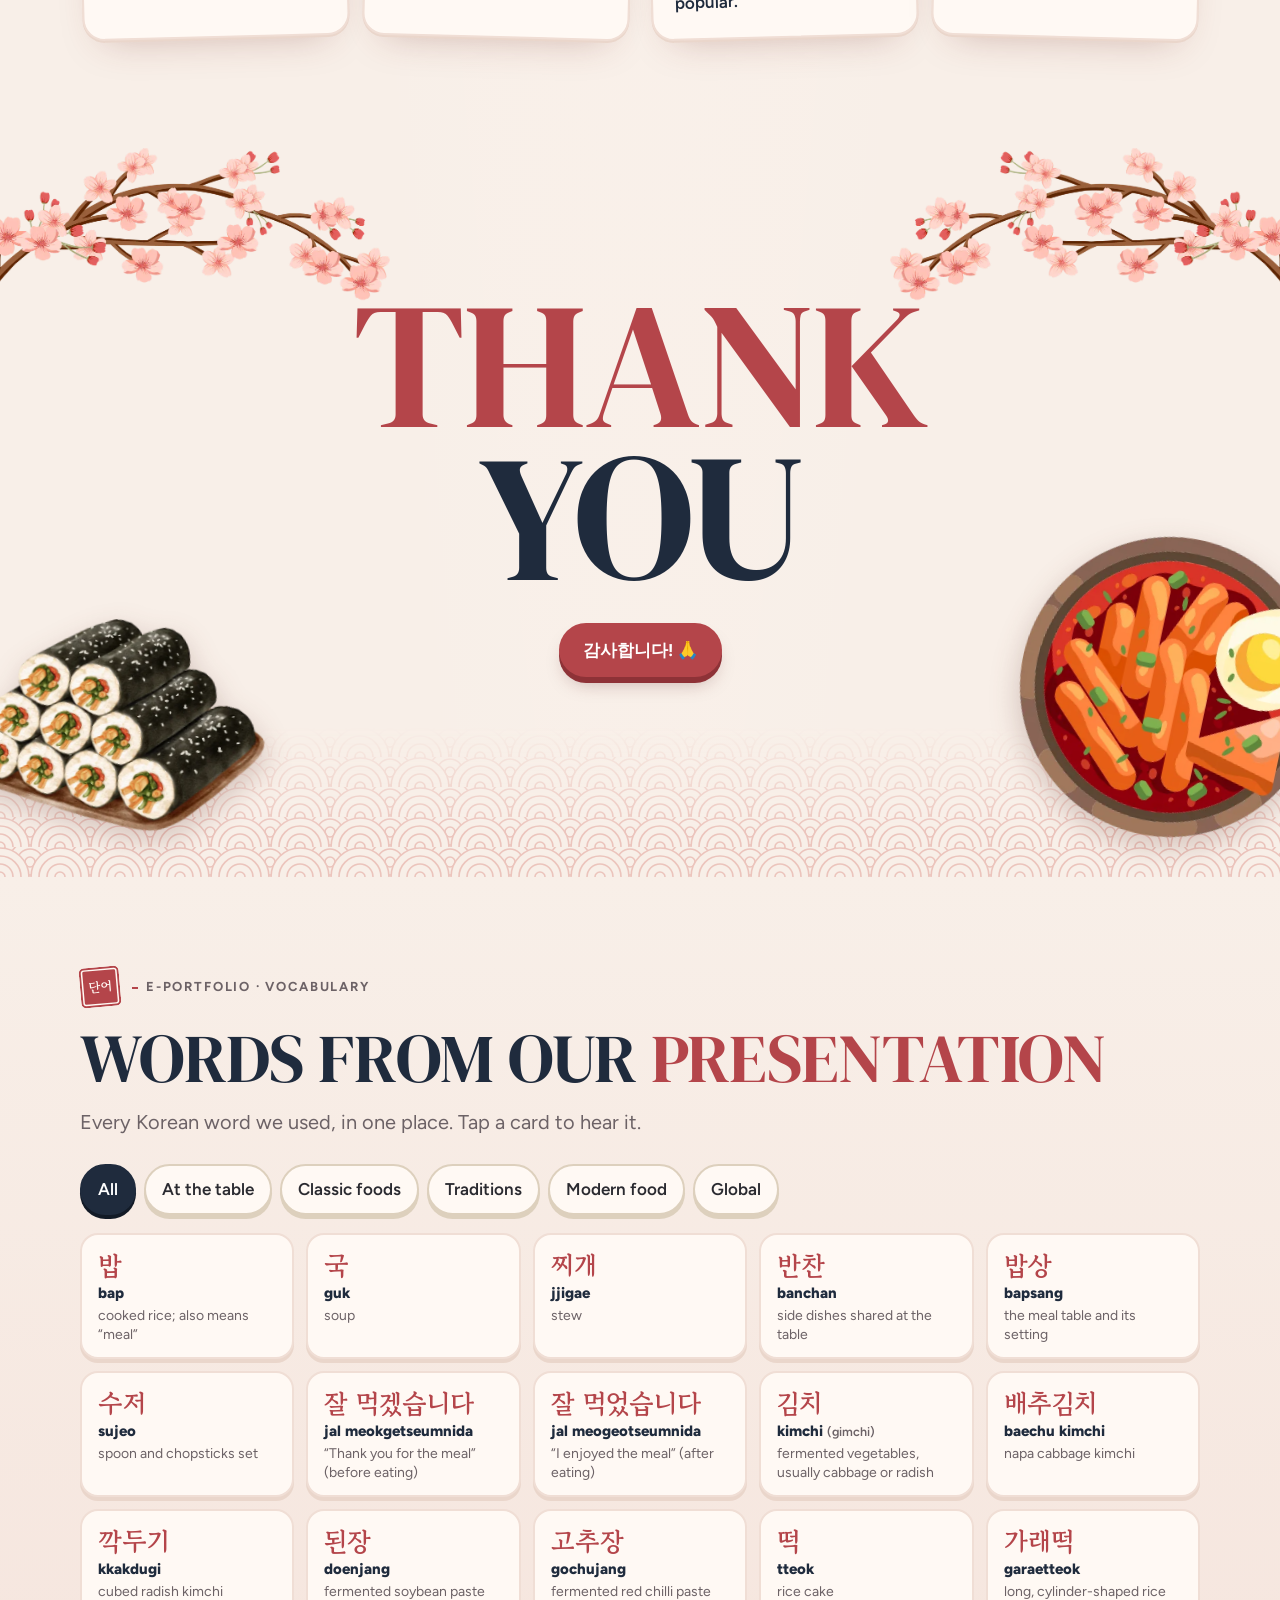
==== commit 04315c3a: "Rename nav link to Project and folder heading to Our process" ====
--- a/index.html
+++ b/index.html
@@ -953,7 +953,7 @@
   <a href="#global">Global</a>
   <a href="#mukbang">Mukbang</a>
   <a href="#vocab">Vocab</a>
-  <a href="#portfolio">Folder</a>
+  <a href="#portfolio">Project</a>
   <a href="#references">Sources</a>
 </nav>
 
@@ -1658,12 +1658,12 @@
 <section id="portfolio">
   <div class="wrap">
     <div class="reveal">
-      <span class="eyebrow"><span class="seal" aria-hidden="true">과정</span><span class="lbl">e-Portfolio · Our project folder</span></span>
-      <h2>Our project <em>folder</em></h2>
+      <span class="eyebrow"><span class="seal" aria-hidden="true">과정</span><span class="lbl">e-Portfolio · Our process</span></span>
+      <h2>Our <em>process</em></h2>
       <p class="lede">Everything behind the presentation in one place: our group chat photos, the presentation video, our slides and our group reflection. Tap a tab to open it.</p>
     </div>
     <div class="folder reveal">
-      <div class="folder-tabs" role="tablist" aria-label="Project folder">
+      <div class="folder-tabs" role="tablist" aria-label="Our process">
         <button class="folder-tab on" role="tab" id="tab-process" aria-controls="process" aria-selected="true">📷 Photos</button>
         <button class="folder-tab" role="tab" id="tab-video" aria-controls="video" aria-selected="false" tabindex="-1">🎬 Video</button>
         <button class="folder-tab" role="tab" id="tab-slides" aria-controls="slides" aria-selected="false" tabindex="-1">📑 Slides</button>
@@ -1733,7 +1733,7 @@
       <h2><em>References</em></h2>
       <p class="lede">Sources for the facts on this site. Numbers in the “Dig deeper” boxes point here. Websites accessed November 2026.</p>
     </div>
-    <ol class="refs reveal"><li id="ref-1"><span class="who">BIBIBOP.</span> What is bibimbap? Korea’s mixed rice bowl. <a href="https://www.bibibop.com/2026/09/12/what-is-bibimbap/" target="_blank" rel="noopener">www.bibibop.com/2026/09/12/what-is-bibimbap/</a></li><li id="ref-2"><span class="who">Daebak.</span> 5 Korean fusion cuisines to try, from tacos to carbonara. <a href="https://daebak.co/blogs/magazine/5-korean-fusion-cuisines-to-try" target="_blank" rel="noopener">daebak.co/blogs/magazine/5-korean-fusion-cuisines-to-try</a></li><li id="ref-3"><span class="who">Embassy of the Republic of Korea (MOFA).</span> Korean etiquette and manners. <a href="https://overseas.mofa.go.kr/no-en/brd/m_21237/view.do?seq=111" target="_blank" rel="noopener">overseas.mofa.go.kr/no-en/brd/m_21237/view.do?seq=111</a></li><li id="ref-4"><span class="who">Korea Economic Institute of America (KEIA).</span> Table for one? How dining culture is changing in South Korea. <a href="https://keia.org/analysis/table-for-one-how-dining-culture-is-changing-in-south-korea/" target="_blank" rel="noopener">keia.org/analysis/table-for-one-how-dining-culture-is-changing-in-south-korea/</a></li><li id="ref-5"><span class="who">Korea JoongAng Daily.</span> Flat, frustrating and now famous: The history of Korea’s metal chopsticks. <a href="https://www.koreajoongangdaily.com/kjd-special/why-flat-frustrating-and-now-famous-the-history-of-koreas-metal-chopsticks/12031557" target="_blank" rel="noopener">www.koreajoongangdaily.com/kjd-special/why-flat-frustrating-and-now-famous-the-history-of-koreas-metal-chopsticks/12031557</a></li><li id="ref-6"><span class="who">Lonely Planet.</span> A guide to the best street food in South Korea. <a href="https://www.lonelyplanet.com/articles/best-street-food-south-korea" target="_blank" rel="noopener">www.lonelyplanet.com/articles/best-street-food-south-korea</a></li><li id="ref-7"><span class="who">Maangchi.</span> Korean table setting. <a href="https://www.maangchi.com/blog/korean-table-setting" target="_blank" rel="noopener">www.maangchi.com/blog/korean-table-setting</a></li><li id="ref-8"><span class="who">Michelin Guide.</span> Article on what goes into a bowl of tteokguk. <a href="https://guide.michelin.com/kr/en/article/features/whats-bowl-tteokguk" target="_blank" rel="noopener">guide.michelin.com/kr/en/article/features/whats-bowl-tteokguk</a></li><li id="ref-9"><span class="who">T1 Group A.</span> Korean Food Culture: presentation slides (2026). Our own research and slides. <a href="#slides">See the Slides tab in our project folder above</a></li><li id="ref-10"><span class="who">Taste Korean Food.</span> Korean rice cakes (tteok) explained: A complete guide to types, ingredients and cultural meaning. <a href="https://www.tastekoreanfood.com/ktrend/korean-rice-cakes-tteok-complete-guide-to-types-ingredients-cultural-meaning" target="_blank" rel="noopener">www.tastekoreanfood.com/ktrend/korean-rice-cakes-tteok-complete-guide-to-types-ingredients-cultural-meaning</a></li><li id="ref-11"><span class="who">Tasting Table.</span> The sweet and chewy Korean cookies made for special celebrations. <a href="https://tastingtable.com/1193375/the-sweet-and-chewy-korean-cookies-made-for-special-celebrations" target="_blank" rel="noopener">tastingtable.com/1193375/the-sweet-and-chewy-korean-cookies-made-for-special-celebrations</a></li><li id="ref-12"><span class="who">UNESCO.</span> Kimjang, making and sharing kimchi in the Republic of Korea. Intangible Cultural Heritage list, inscribed 2013. <a href="https://ich.unesco.org/en/RL/kimjang-making-and-sharing-kimchi-in-the-republic-of-korea-00881" target="_blank" rel="noopener">ich.unesco.org/en/RL/kimjang-making-and-sharing-kimchi-in-the-republic-of-korea-00881</a></li></ol>
+    <ol class="refs reveal"><li id="ref-1"><span class="who">BIBIBOP.</span> What is bibimbap? Korea’s mixed rice bowl. <a href="https://www.bibibop.com/2026/09/12/what-is-bibimbap/" target="_blank" rel="noopener">www.bibibop.com/2026/09/12/what-is-bibimbap/</a></li><li id="ref-2"><span class="who">Daebak.</span> 5 Korean fusion cuisines to try, from tacos to carbonara. <a href="https://daebak.co/blogs/magazine/5-korean-fusion-cuisines-to-try" target="_blank" rel="noopener">daebak.co/blogs/magazine/5-korean-fusion-cuisines-to-try</a></li><li id="ref-3"><span class="who">Embassy of the Republic of Korea (MOFA).</span> Korean etiquette and manners. <a href="https://overseas.mofa.go.kr/no-en/brd/m_21237/view.do?seq=111" target="_blank" rel="noopener">overseas.mofa.go.kr/no-en/brd/m_21237/view.do?seq=111</a></li><li id="ref-4"><span class="who">Korea Economic Institute of America (KEIA).</span> Table for one? How dining culture is changing in South Korea. <a href="https://keia.org/analysis/table-for-one-how-dining-culture-is-changing-in-south-korea/" target="_blank" rel="noopener">keia.org/analysis/table-for-one-how-dining-culture-is-changing-in-south-korea/</a></li><li id="ref-5"><span class="who">Korea JoongAng Daily.</span> Flat, frustrating and now famous: The history of Korea’s metal chopsticks. <a href="https://www.koreajoongangdaily.com/kjd-special/why-flat-frustrating-and-now-famous-the-history-of-koreas-metal-chopsticks/12031557" target="_blank" rel="noopener">www.koreajoongangdaily.com/kjd-special/why-flat-frustrating-and-now-famous-the-history-of-koreas-metal-chopsticks/12031557</a></li><li id="ref-6"><span class="who">Lonely Planet.</span> A guide to the best street food in South Korea. <a href="https://www.lonelyplanet.com/articles/best-street-food-south-korea" target="_blank" rel="noopener">www.lonelyplanet.com/articles/best-street-food-south-korea</a></li><li id="ref-7"><span class="who">Maangchi.</span> Korean table setting. <a href="https://www.maangchi.com/blog/korean-table-setting" target="_blank" rel="noopener">www.maangchi.com/blog/korean-table-setting</a></li><li id="ref-8"><span class="who">Michelin Guide.</span> Article on what goes into a bowl of tteokguk. <a href="https://guide.michelin.com/kr/en/article/features/whats-bowl-tteokguk" target="_blank" rel="noopener">guide.michelin.com/kr/en/article/features/whats-bowl-tteokguk</a></li><li id="ref-9"><span class="who">T1 Group A.</span> Korean Food Culture: presentation slides (2026). Our own research and slides. <a href="#slides">See the Slides tab in “Our process” above</a></li><li id="ref-10"><span class="who">Taste Korean Food.</span> Korean rice cakes (tteok) explained: A complete guide to types, ingredients and cultural meaning. <a href="https://www.tastekoreanfood.com/ktrend/korean-rice-cakes-tteok-complete-guide-to-types-ingredients-cultural-meaning" target="_blank" rel="noopener">www.tastekoreanfood.com/ktrend/korean-rice-cakes-tteok-complete-guide-to-types-ingredients-cultural-meaning</a></li><li id="ref-11"><span class="who">Tasting Table.</span> The sweet and chewy Korean cookies made for special celebrations. <a href="https://tastingtable.com/1193375/the-sweet-and-chewy-korean-cookies-made-for-special-celebrations" target="_blank" rel="noopener">tastingtable.com/1193375/the-sweet-and-chewy-korean-cookies-made-for-special-celebrations</a></li><li id="ref-12"><span class="who">UNESCO.</span> Kimjang, making and sharing kimchi in the Republic of Korea. Intangible Cultural Heritage list, inscribed 2013. <a href="https://ich.unesco.org/en/RL/kimjang-making-and-sharing-kimchi-in-the-republic-of-korea-00881" target="_blank" rel="noopener">ich.unesco.org/en/RL/kimjang-making-and-sharing-kimchi-in-the-republic-of-korea-00881</a></li></ol>
   </div>
 </section>
 <footer>Korean Food Culture · T1 Group A · 수진 · 슈엣링 · 안나 · 지원</footer>
